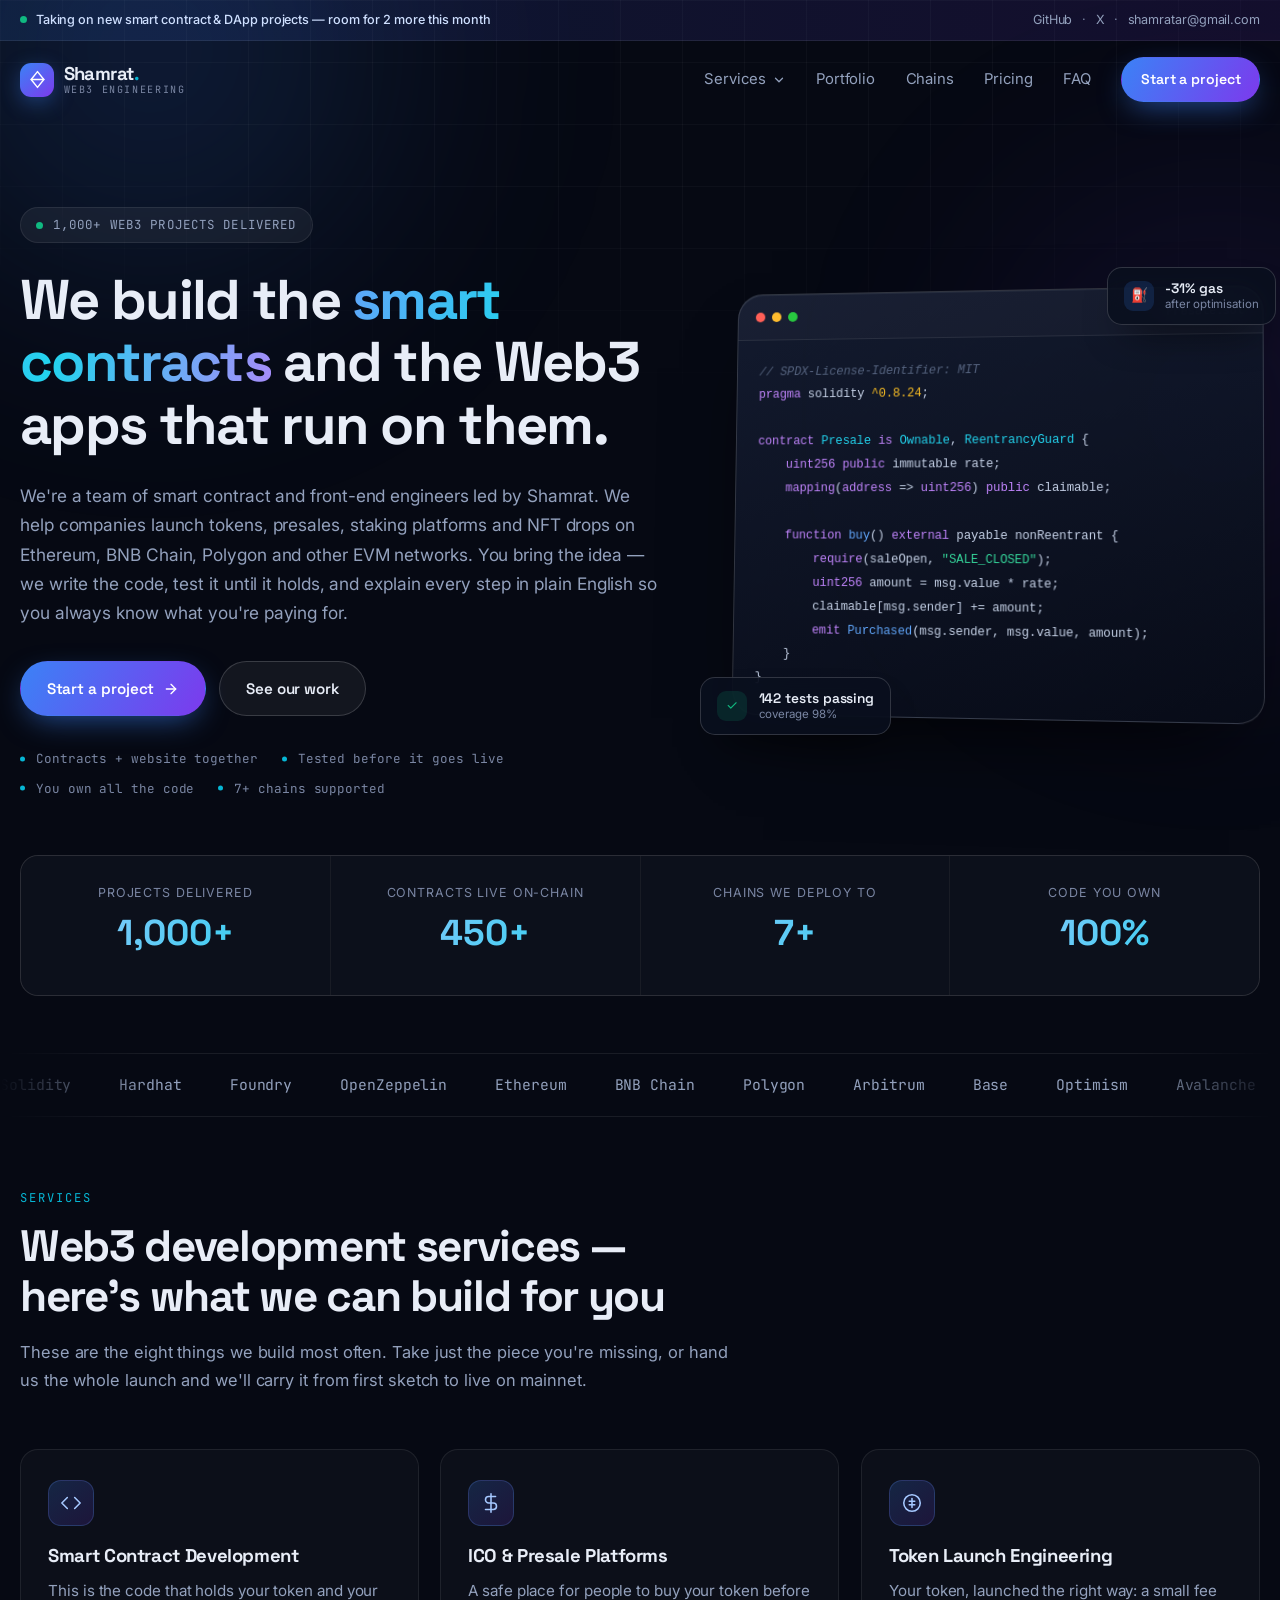
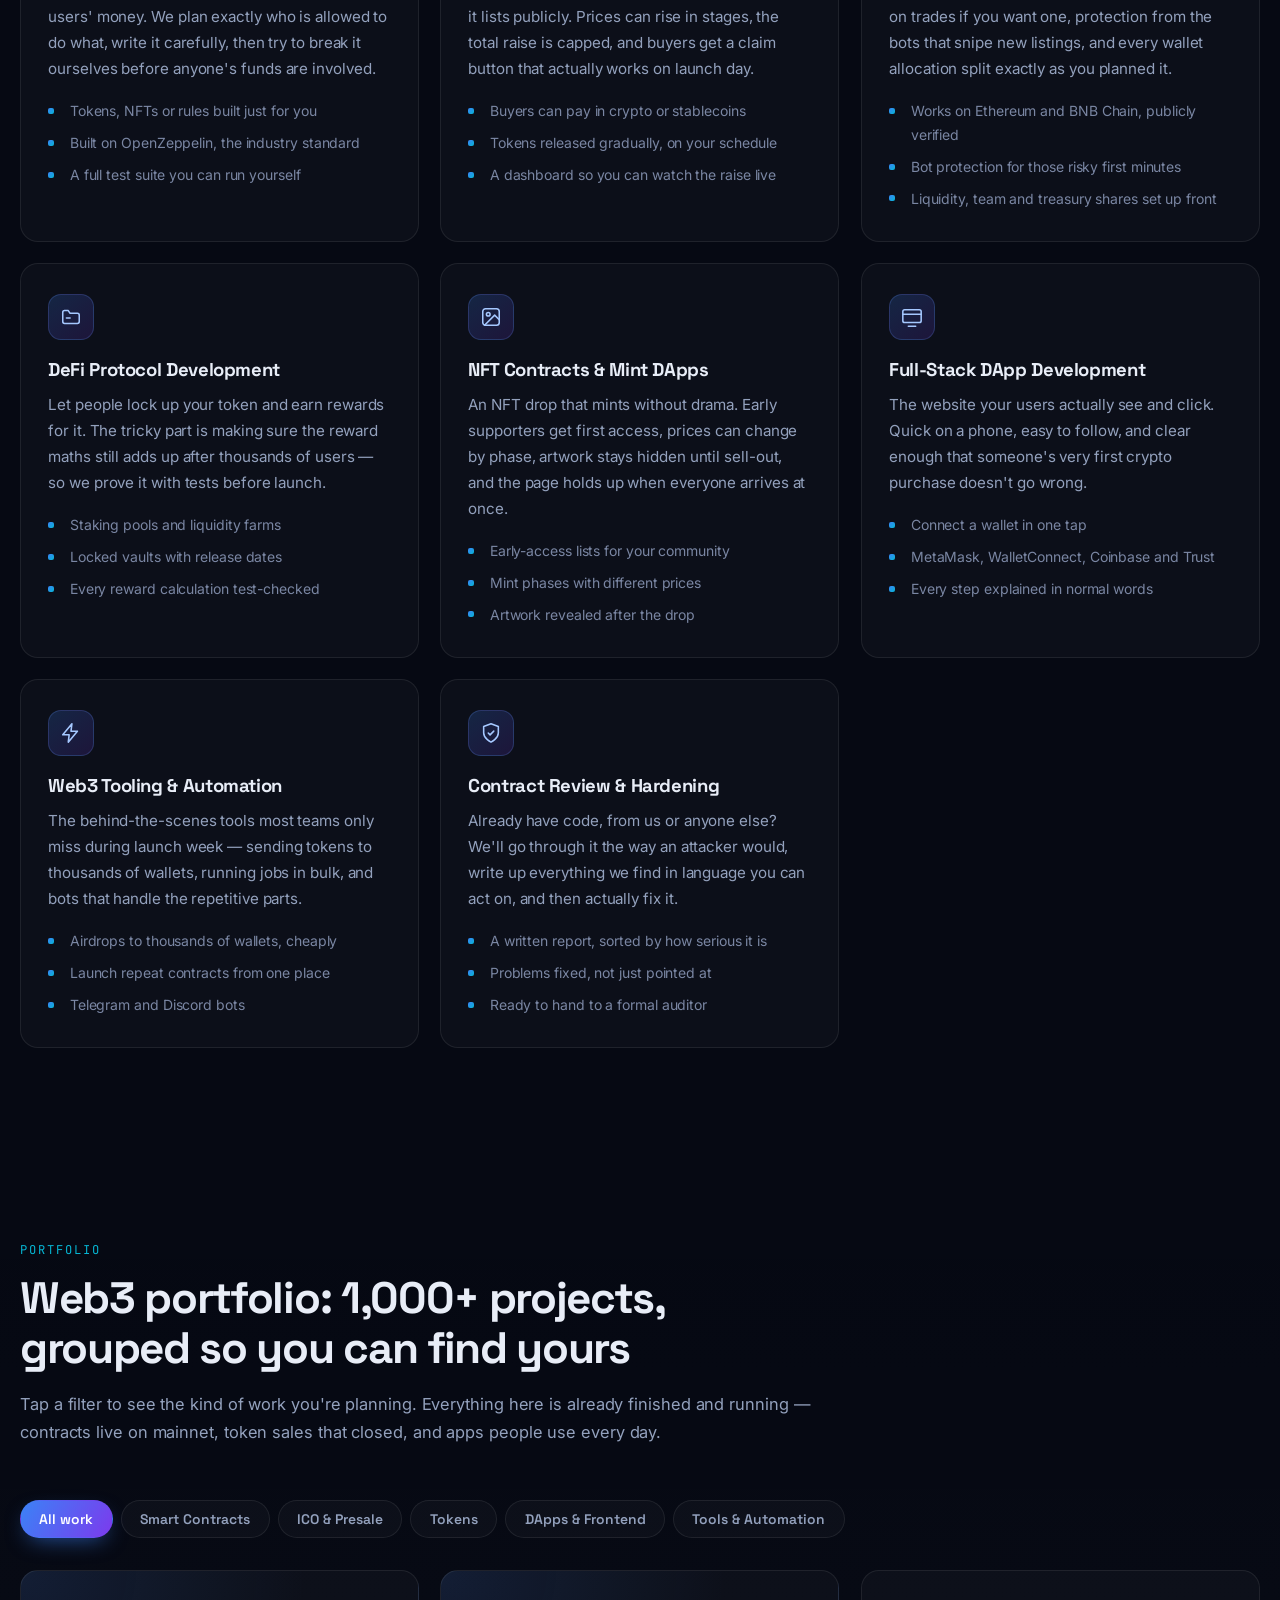
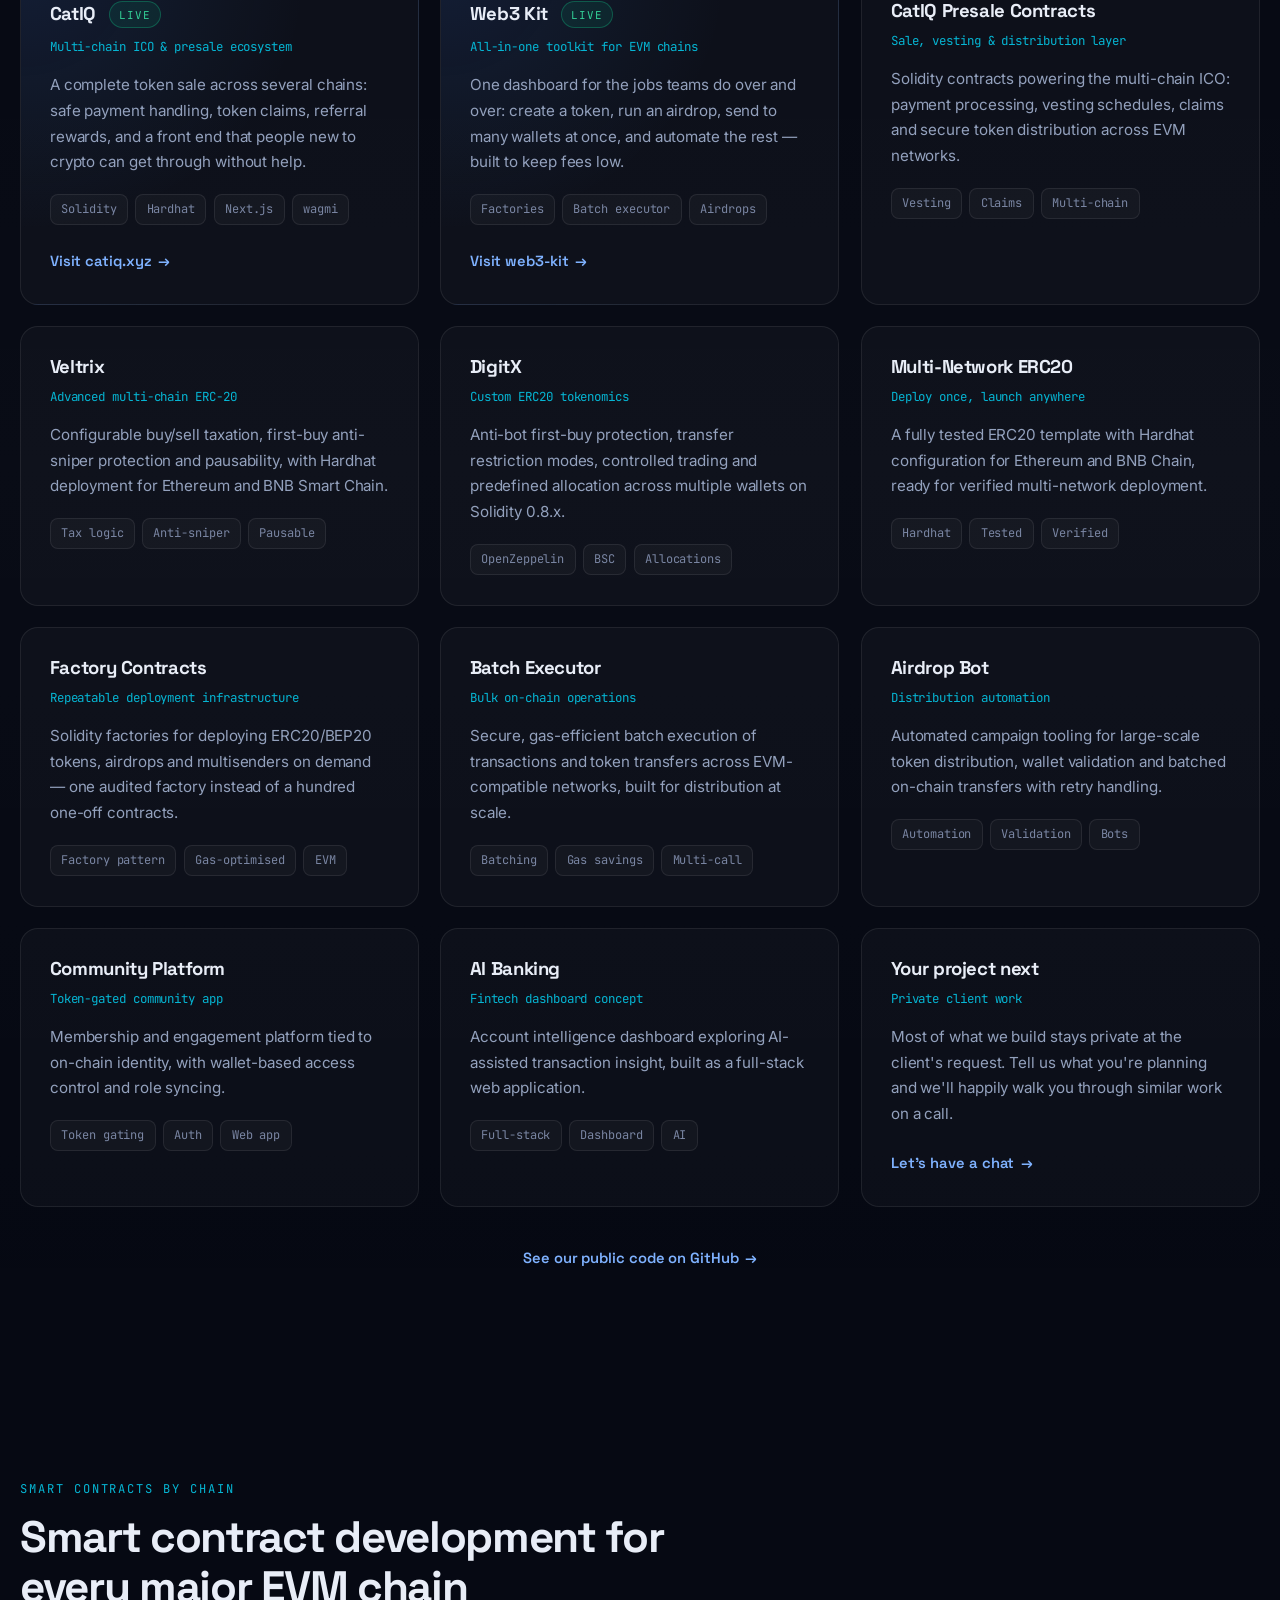
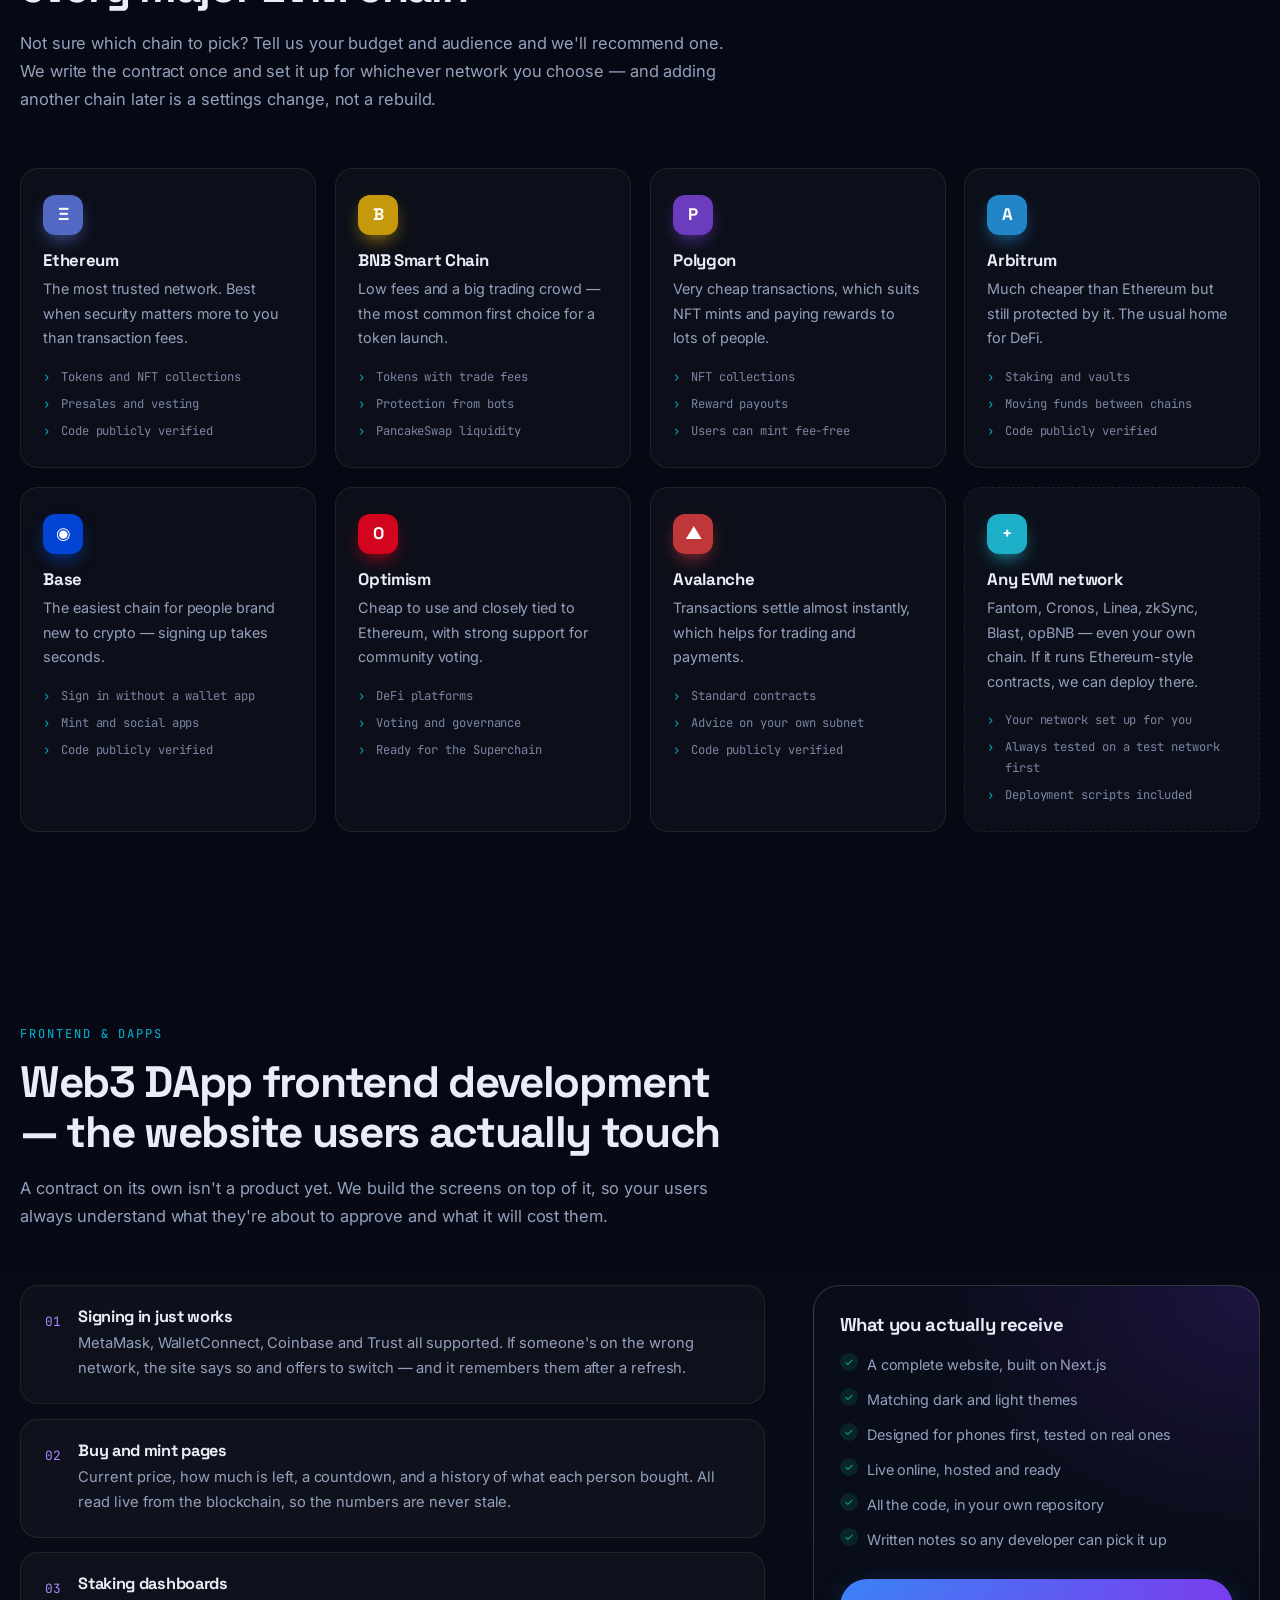
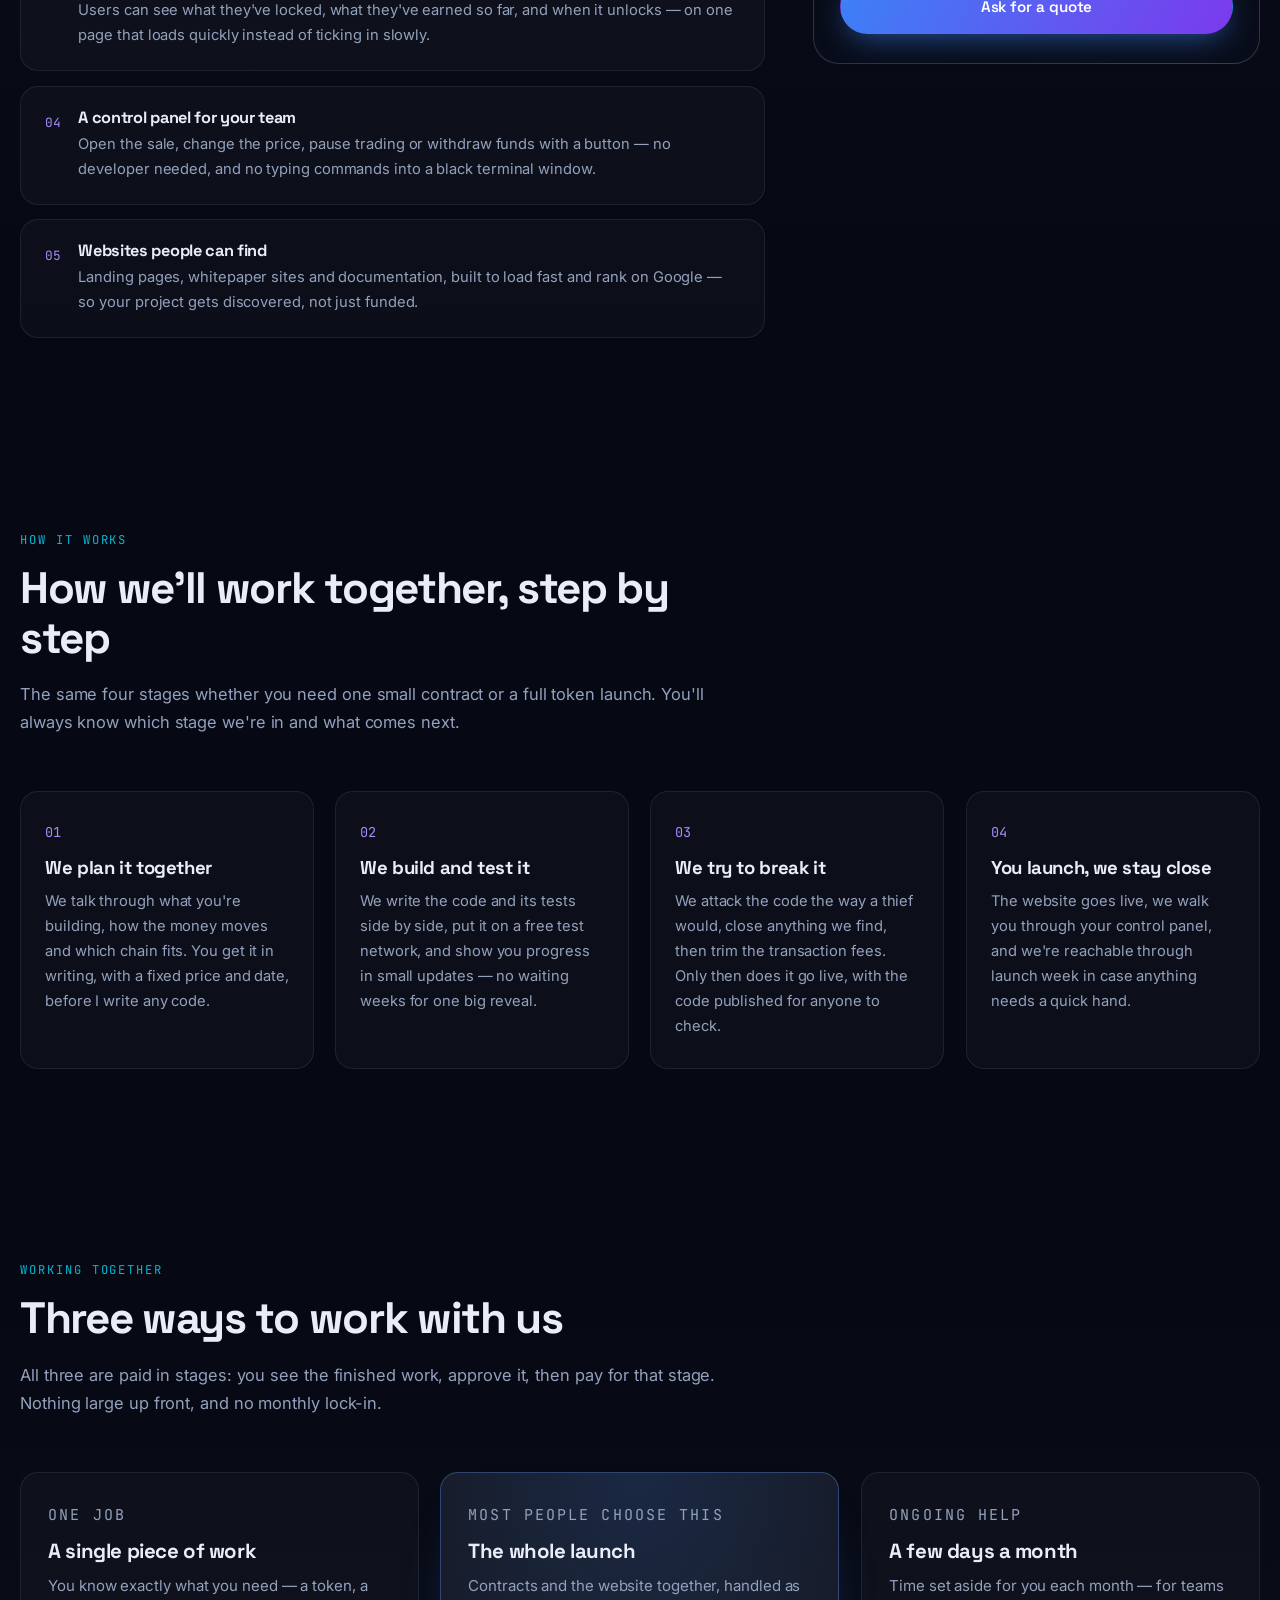
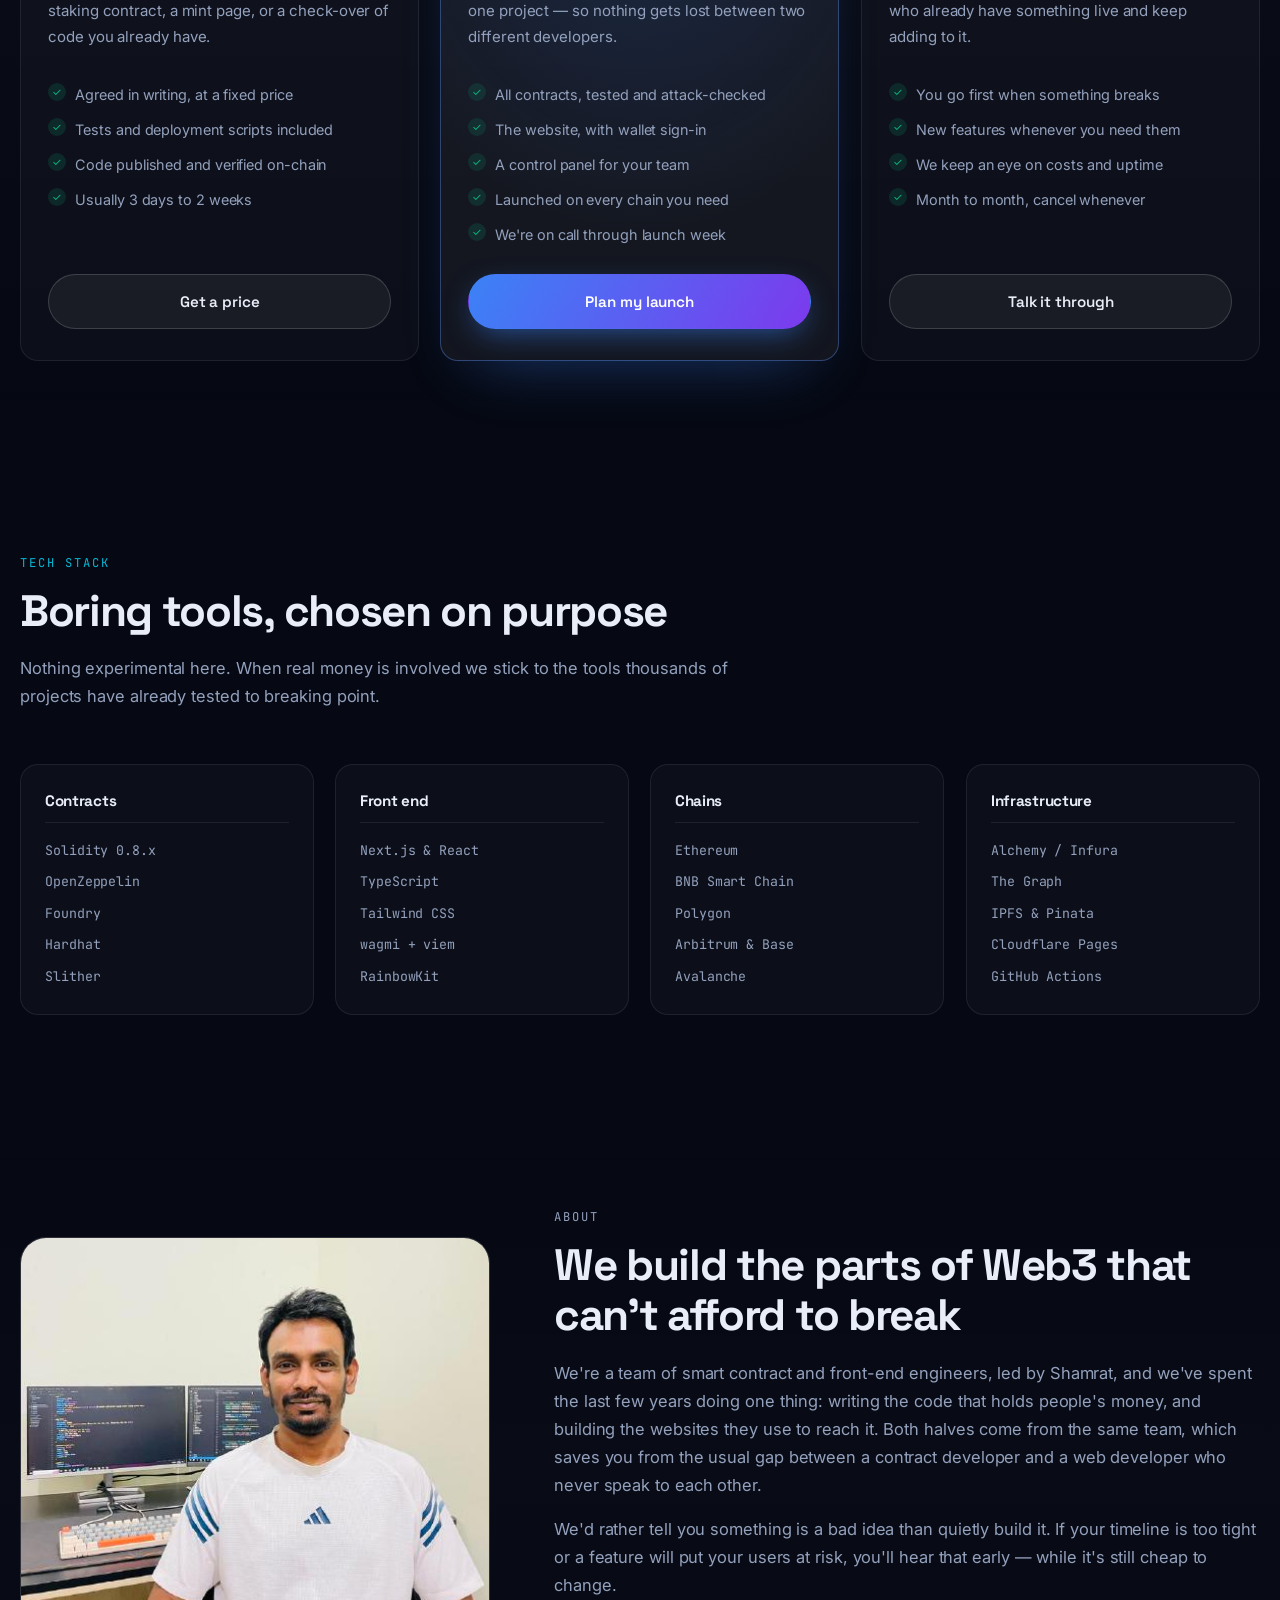
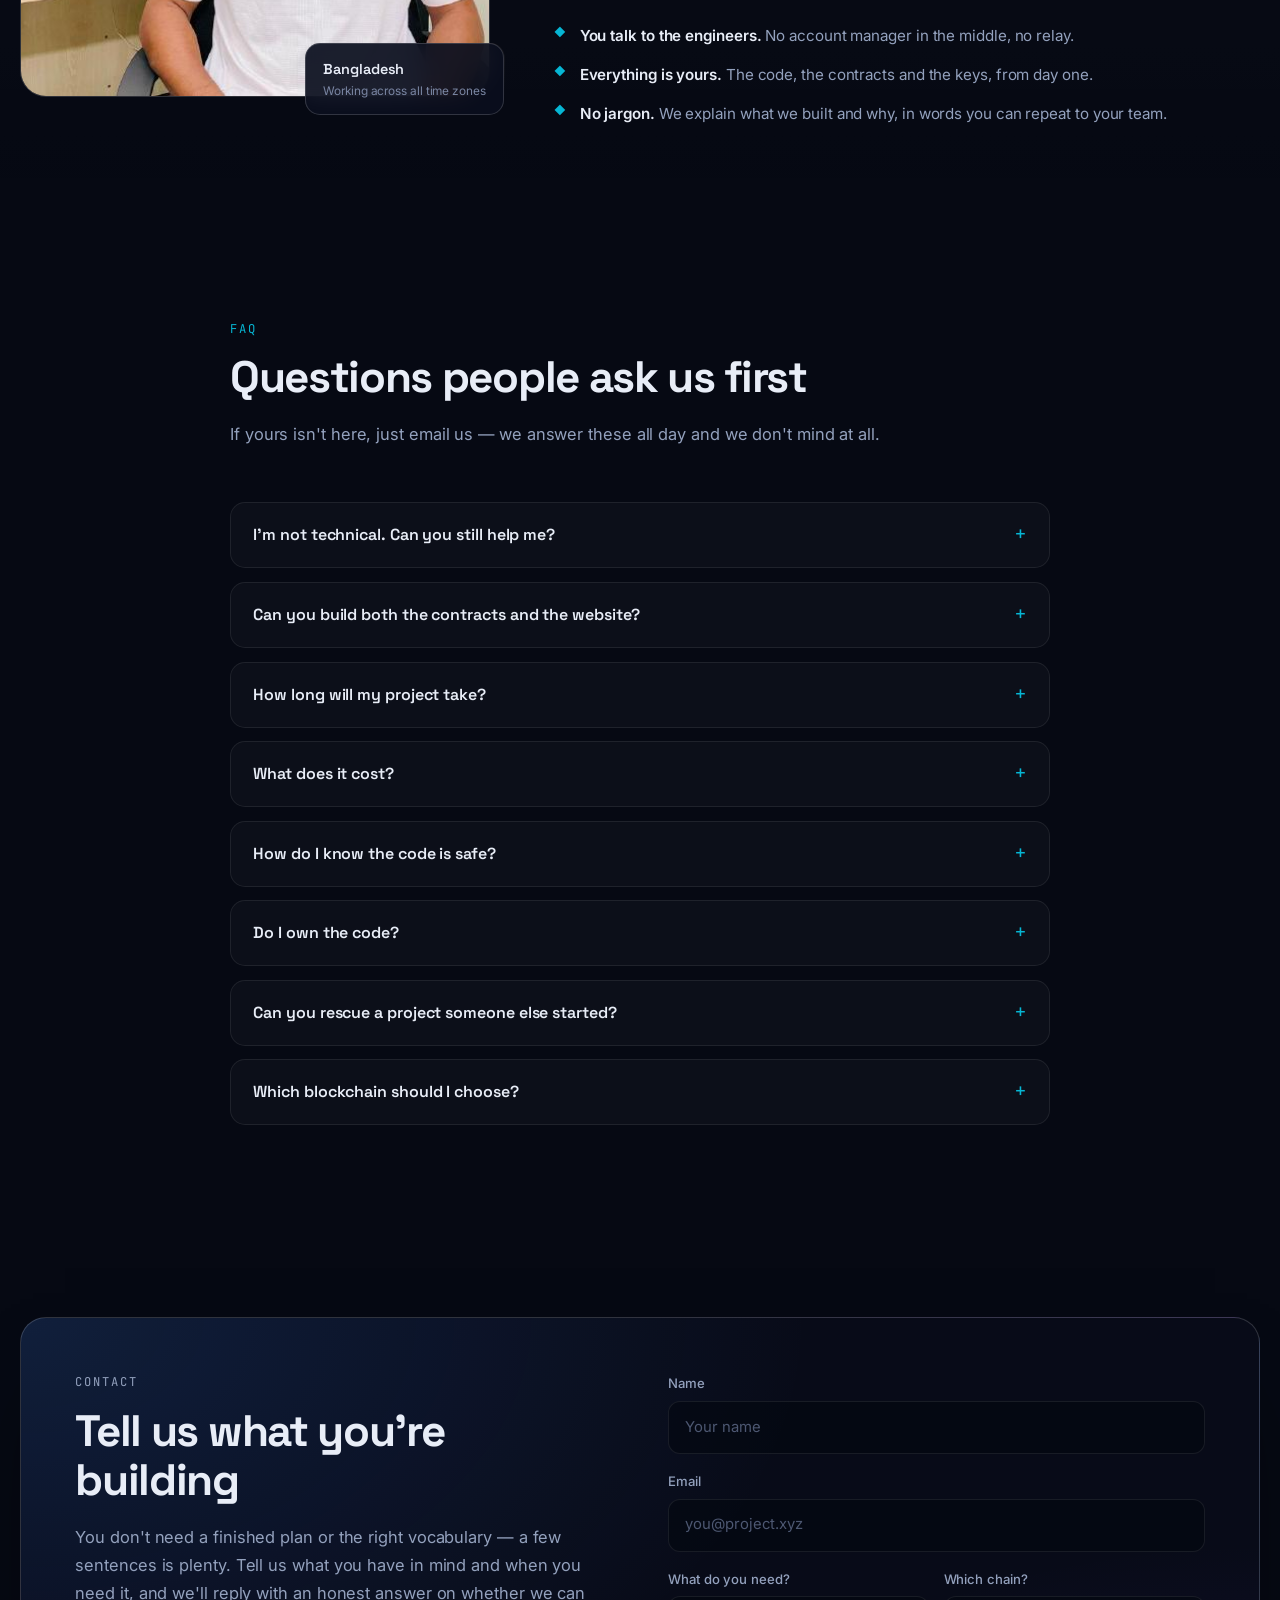
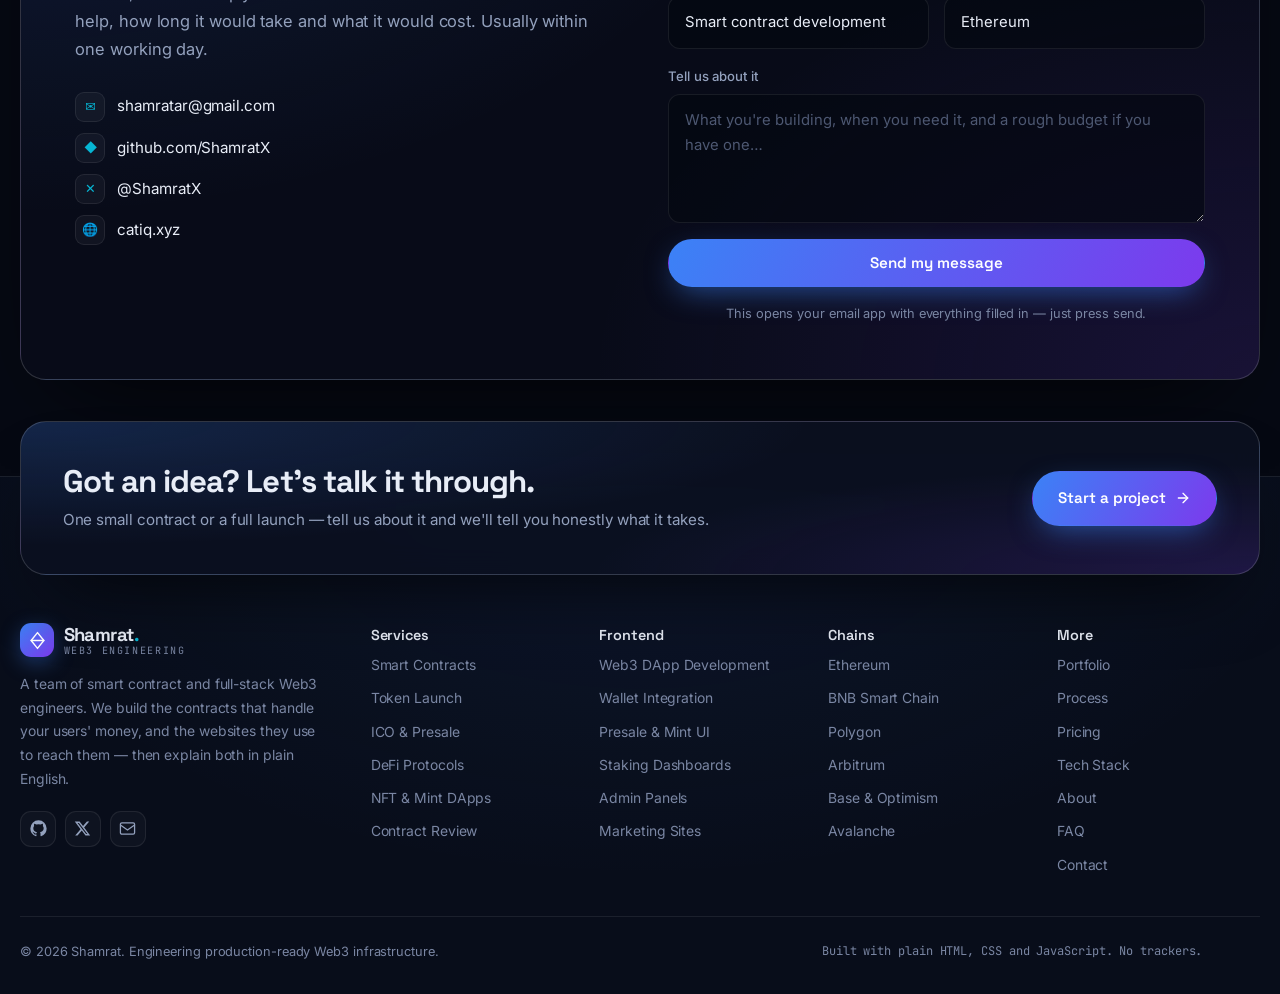
==== index.html @ b1ee06a8 "Switch site copy from solo to team voice The site read as one freelancer, which understates the team" ====
<!DOCTYPE html>
<html lang="en">
<head>
<meta charset="utf-8" />
<meta name="viewport" content="width=device-width, initial-scale=1" />
<title>Smart Contract &amp; Web3 DApp Development Services | Shamrat</title>
<meta name="description" content="We build smart contracts, token presales and full Web3 apps for Ethereum, BNB Chain, Polygon, Arbitrum and Base — tested before launch, and explained in plain English." />
<meta name="author" content="Shamrat" />
<meta name="keywords" content="smart contract developer, solidity developer, web3 developer, ICO presale development, ERC20 token development, DApp development, DeFi development, NFT smart contract, hardhat, foundry, EVM, blockchain developer" />
<meta name="robots" content="index, follow, max-image-preview:large" />
<meta name="theme-color" content="#060913" />
<link rel="canonical" href="https://shamratx.github.io/web3-services-website/" />

<meta property="og:type" content="website" />
<meta property="og:site_name" content="Shamrat — Web3 Engineering" />
<meta property="og:title" content="Smart Contract Developer &amp; Web3 Development Services" />
<meta property="og:description" content="1,000+ Web3 projects delivered. Smart contracts, ICO platforms, token launches, DeFi protocols and full-stack DApps across every major EVM chain." />
<meta property="og:url" content="https://shamratx.github.io/web3-services-website/" />
<meta property="og:image" content="https://shamratx.github.io/web3-services-website/og-image.png" />
<meta property="og:image:secure_url" content="https://shamratx.github.io/web3-services-website/og-image.png" />
<meta property="og:image:type" content="image/png" />
<meta property="og:image:width" content="1200" />
<meta property="og:image:height" content="630" />
<meta property="og:image:alt" content="Shamrat — smart contract engineer and full-stack Web3 developer" />
<meta property="og:locale" content="en_US" />

<meta name="twitter:card" content="summary_large_image" />
<meta name="twitter:site" content="@ShamratX" />
<meta name="twitter:creator" content="@ShamratX" />
<meta name="twitter:title" content="Smart Contract Developer &amp; Web3 Development Services" />
<meta name="twitter:description" content="1,000+ Web3 projects delivered. Smart contracts, ICO platforms, token launches, DeFi protocols and full-stack DApps across every major EVM chain." />
<meta name="twitter:image" content="https://shamratx.github.io/web3-services-website/og-image.png" />
<meta name="twitter:image:alt" content="Shamrat — smart contract engineer and full-stack Web3 developer" />

<link rel="icon" href="favicon.svg" type="image/svg+xml" />
<link rel="apple-touch-icon" href="apple-touch-icon.png" />
<link rel="manifest" href="manifest.webmanifest" />

<link rel="preconnect" href="https://fonts.googleapis.com" />
<link rel="preconnect" href="https://fonts.gstatic.com" crossorigin />
<link href="https://fonts.googleapis.com/css2?family=Space+Grotesk:wght@600;700&family=Inter:wght@400;500;600&family=JetBrains+Mono:wght@400&display=swap" rel="stylesheet" />
<link rel="stylesheet" href="styles.css" />
<script>document.documentElement.classList.add("js");</script>

<script type="application/ld+json">
{
  "@context": "https://schema.org",
  "@graph": [
    {
      "@type": "Person",
      "@id": "https://shamratx.github.io/web3-services-website/#person",
      "name": "Shamrat",
      "alternateName": "ShamratX",
      "jobTitle": "Founder & Lead Smart Contract Engineer",
      "description": "Founder and lead smart contract engineer of a Web3 engineering team building secure, scalable and production-ready smart contracts and DApps.",
      "image": "https://shamratx.github.io/web3-services-website/shamrat.jpg",
      "email": "mailto:shamratar@gmail.com",
      "address": { "@type": "PostalAddress", "addressCountry": "BD" },
      "knowsAbout": ["Solidity", "Smart Contracts", "Ethereum", "BNB Smart Chain", "Polygon", "Arbitrum", "Base", "Hardhat", "Foundry", "Web3", "DeFi", "NFT", "Token Presale", "Wallet Integration"],
      "sameAs": [
        "https://github.com/ShamratX",
        "https://x.com/ShamratX",
        "https://www.catiq.xyz",
        "https://web3-kit.pages.dev"
      ]
    },
    {
      "@type": "ProfessionalService",
      "@id": "https://shamratx.github.io/web3-services-website/#service",
      "name": "Shamrat — Web3 Engineering Services",
      "description": "A team of smart contract and front-end engineers building tokens, presales, DeFi protocols, NFT collections and full-stack Web3 DApps across every major EVM chain.",
      "url": "https://shamratx.github.io/web3-services-website/",
      "image": "https://shamratx.github.io/web3-services-website/og-image.png",
      "priceRange": "$$",
      "areaServed": "Worldwide",
      "founder": { "@id": "https://shamratx.github.io/web3-services-website/#person" },
      "serviceType": ["Smart Contract Development", "ICO and Presale Platform Development", "Token Development", "DeFi Protocol Development", "NFT Development", "Web3 DApp Frontend Development", "Smart Contract Testing"],
      "address": { "@type": "PostalAddress", "addressCountry": "BD" },
      "hasOfferCatalog": {
        "@type": "OfferCatalog",
        "name": "Web3 Development Services",
        "itemListElement": [
          { "@type": "Offer", "itemOffered": { "@type": "Service", "name": "Smart Contract Development", "description": "Solidity contracts architected, tested and deployed across EVM chains." } },
          { "@type": "Offer", "itemOffered": { "@type": "Service", "name": "ICO & Presale Platforms", "description": "Multi-chain token sale platforms with vesting, claims and referral rewards." } },
          { "@type": "Offer", "itemOffered": { "@type": "Service", "name": "Token Launch Engineering", "description": "ERC20/BEP20 tokens with tax logic, anti-bot protection and controlled trading." } },
          { "@type": "Offer", "itemOffered": { "@type": "Service", "name": "DeFi Protocol Development", "description": "Staking, farming, vaults, lockers and reward distribution contracts." } },
          { "@type": "Offer", "itemOffered": { "@type": "Service", "name": "NFT Contracts & Mint DApps", "description": "ERC721 and ERC1155 collections with allowlists, reveal logic and mint front ends." } },
          { "@type": "Offer", "itemOffered": { "@type": "Service", "name": "Web3 DApp Frontend Development", "description": "Next.js and React interfaces with wallet connection, contract reads and transaction flows." } },
          { "@type": "Offer", "itemOffered": { "@type": "Service", "name": "Web3 Tooling & Automation", "description": "Airdrop tools, multisenders, batch executors, factory deployers and bots." } },
          { "@type": "Offer", "itemOffered": { "@type": "Service", "name": "Contract Review & Hardening", "description": "Pre-audit review, invariant tests and gas optimisation." } }
        ]
      }
    },
    {
      "@type": "WebSite",
      "@id": "https://shamratx.github.io/web3-services-website/#website",
      "url": "https://shamratx.github.io/web3-services-website/",
      "name": "Shamrat — Web3 Engineering",
      "publisher": { "@id": "https://shamratx.github.io/web3-services-website/#person" },
      "inLanguage": "en"
    },
    {
      "@type": "FAQPage",
      "@id": "https://shamratx.github.io/web3-services-website/#faq",
      "mainEntity": [
        {
          "@type": "Question",
          "name": "I'm not technical. Can you still help me?",
          "acceptedAnswer": { "@type": "Answer", "text": "Yes, and a good share of our clients are in exactly that position. You don't need to know what a smart contract is — you just need to know what you want your project to do. We'll explain the options in plain language, recommend the sensible one, and handle everything technical from there." }
        },
        {
          "@type": "Question",
          "name": "Can you build both the contracts and the website?",
          "acceptedAnswer": { "@type": "Answer", "text": "Yes, and it's what most people ask for. You get the contracts and the website that connects to them — wallet sign-in, buy and claim buttons, and a control panel for your team. Because one team builds both halves, there's no gap where two agencies blame each other." }
        },
        {
          "@type": "Question",
          "name": "How long will my project take?",
          "acceptedAnswer": { "@type": "Answer", "text": "A straightforward token, tested and live, is usually 3 to 5 days. A complete presale platform with a dashboard, lock-up schedules and claims runs 2 to 4 weeks depending on how much it needs to do. We'll give you a firm date before we start, not a vague range." }
        },
        {
          "@type": "Question",
          "name": "What does it cost?",
          "acceptedAnswer": { "@type": "Answer", "text": "It depends on what you're building, so we quote per project rather than posting a price list that would mislead you. Send us a short description and you'll get a real number, not a \"contact us for pricing\" runaround. Payment is split into stages, so you're never far out of pocket." }
        },
        {
          "@type": "Question",
          "name": "How do I know the code is safe?",
          "acceptedAnswer": { "@type": "Answer", "text": "Every contract comes with a full set of automated tests, and we spend time deliberately attacking our own code — trying to drain it, break its limits or get around its permissions. The finished code is published on the blockchain explorer so anyone can read it, and we can work alongside an outside auditor if your launch needs that." }
        },
        {
          "@type": "Question",
          "name": "Do I own the code?",
          "acceptedAnswer": { "@type": "Answer", "text": "All of it. The code, the contracts and the keys are yours, delivered into your own repository with written notes. Nothing is locked to us, and any developer can pick it up after we're done." }
        },
        {
          "@type": "Question",
          "name": "Can you rescue a project someone else started?",
          "acceptedAnswer": { "@type": "Answer", "text": "Often, yes — it's a regular request. We'll read through what exists, tell you honestly what's usable and what isn't, then fix, finish or rebuild the parts that need it. You'll get that assessment before you commit to the work." }
        },
        {
          "@type": "Question",
          "name": "Which blockchain should I choose?",
          "acceptedAnswer": { "@type": "Answer", "text": "Tell us who your users are and what your budget is, and we'll recommend one. As a rough guide: BNB Chain for a cheap, fast token launch, Ethereum when trust matters most, Polygon or Base when you want low fees for lots of everyday users. Adding a second chain later is straightforward." }
        }
      ]
    }
  ]
}
</script>
</head>
<body>
<a class="skip-link" href="#main">Skip to content</a>

<div class="bg-grid" aria-hidden="true"></div>
<div class="bg-glow bg-glow--one" aria-hidden="true"></div>
<div class="bg-glow bg-glow--two" aria-hidden="true"></div>

<div class="topbar">
  <div class="container topbar-inner">
    <p class="topbar-msg">
      <span class="pulse" aria-hidden="true"></span>
      <span class="topbar-long">Taking on new smart contract &amp; DApp projects — room for 2 more this month</span>
      <span class="topbar-short">Taking 2 more projects this month</span>
    </p>
    <div class="topbar-links">
      <a href="https://github.com/ShamratX" target="_blank" rel="noopener">GitHub</a>
      <span aria-hidden="true">·</span>
      <a href="https://x.com/ShamratX" target="_blank" rel="noopener">X</a>
      <span aria-hidden="true">·</span>
      <a href="mailto:shamratar@gmail.com">shamratar@gmail.com</a>
    </div>
  </div>
</div>

<header class="site-header" id="siteHeader">
  <div class="container header-inner">
    <a class="brand" href="#top" aria-label="Shamrat home">
      <span class="brand-mark" aria-hidden="true">
        <svg viewBox="0 0 24 24" fill="none" stroke="currentColor" stroke-width="1.8" stroke-linecap="round" stroke-linejoin="round"><path d="M12 2 4 12l8 10 8-10z"/><path d="M4 12h16"/></svg>
      </span>
      <span class="brand-copy">
        <span class="brand-text">Shamrat<span class="brand-dot">.</span></span>
        <span class="brand-sub">Web3 Engineering</span>
      </span>
    </a>

    <nav class="nav" id="nav" aria-label="Main navigation">
      <div class="has-mega">
        <button class="nav-link nav-link--mega" id="megaToggle" aria-expanded="false" aria-controls="mega">
          Services
          <svg viewBox="0 0 24 24" fill="none" stroke="currentColor" stroke-width="2.2" stroke-linecap="round" stroke-linejoin="round" aria-hidden="true"><path d="m6 9 6 6 6-6"/></svg>
        </button>

        <div class="mega" id="mega">
          <div class="mega-grid">
            <div class="mega-col">
              <p class="mega-title">On-chain</p>
              <a href="#services"><strong>Smart Contract Development</strong><span>Written, tested and verified</span></a>
              <a href="#services"><strong>Token Launch</strong><span>Trade fees and bot protection</span></a>
              <a href="#services"><strong>ICO &amp; Presale Platforms</strong><span>Sell your token safely</span></a>
              <a href="#services"><strong>DeFi Protocols</strong><span>Staking, farming and locking</span></a>
            </div>
            <div class="mega-col">
              <p class="mega-title">Product</p>
              <a href="#dapps"><strong>Web3 DApp Frontend</strong><span>The website users see</span></a>
              <a href="#dapps"><strong>Wallet Integration</strong><span>Sign in with any wallet</span></a>
              <a href="#dapps"><strong>NFT Mint &amp; Marketplace</strong><span>Drops with early access</span></a>
              <a href="#dapps"><strong>Admin Dashboards</strong><span>Controls for your team</span></a>
            </div>
            <div class="mega-col">
              <p class="mega-title">Ops &amp; security</p>
              <a href="#services"><strong>Web3 Tooling</strong><span>Airdrops and bulk sends</span></a>
              <a href="#services"><strong>Contract Review</strong><span>Find problems before users do</span></a>
              <a href="#chains"><strong>Multi-Chain Deployment</strong><span>Launch on 7+ networks</span></a>
              <a href="#engagement"><strong>Retained Engineering</strong><span>Ongoing help each month</span></a>
            </div>
            <div class="mega-promo">
              <p class="mega-title">Featured</p>
              <a class="mega-promo-card" href="#portfolio">
                <strong>1,000+ projects delivered</strong>
                <span>Browse by what you're building — contracts, presales, apps and tools.</span>
                <em>See our work →</em>
              </a>
            </div>
          </div>
        </div>
      </div>

      <p class="nav-group-label">Explore</p>
      <a class="nav-link" href="#portfolio">Portfolio</a>
      <a class="nav-link" href="#chains">Chains</a>
      <a class="nav-link" href="#engagement">Pricing</a>
      <a class="nav-link nav-link--extra" href="#process">How it works</a>
      <a class="nav-link nav-link--extra" href="#about">About us</a>
      <a class="nav-link" href="#faq">FAQ</a>
      <a class="btn btn--sm btn--primary nav-cta" href="#contact">Start a project</a>

      <div class="nav-extra">
        <p class="nav-extra-label">Get in touch</p>
        <a class="nav-extra-link" href="mailto:shamratar@gmail.com">shamratar@gmail.com</a>
        <div class="nav-extra-social">
          <a href="https://github.com/ShamratX" target="_blank" rel="noopener" aria-label="GitHub">
            <svg viewBox="0 0 24 24" fill="currentColor" aria-hidden="true"><path d="M12 .5A11.5 11.5 0 0 0 .5 12a11.5 11.5 0 0 0 7.86 10.92c.58.1.79-.25.79-.55v-1.94c-3.2.7-3.88-1.54-3.88-1.54-.53-1.34-1.29-1.7-1.29-1.7-1.05-.72.08-.7.08-.7 1.16.08 1.77 1.19 1.77 1.19 1.03 1.77 2.7 1.26 3.36.96.1-.75.4-1.26.73-1.55-2.55-.29-5.24-1.28-5.24-5.69 0-1.26.45-2.29 1.19-3.1-.12-.29-.52-1.46.11-3.05 0 0 .96-.31 3.15 1.18a10.9 10.9 0 0 1 5.74 0c2.18-1.49 3.14-1.18 3.14-1.18.63 1.59.23 2.76.12 3.05.74.81 1.18 1.84 1.18 3.1 0 4.42-2.69 5.39-5.25 5.68.41.35.78 1.05.78 2.12v3.14c0 .3.2.66.8.55A11.5 11.5 0 0 0 23.5 12A11.5 11.5 0 0 0 12 .5z"/></svg>
          </a>
          <a href="https://x.com/ShamratX" target="_blank" rel="noopener" aria-label="X">
            <svg viewBox="0 0 24 24" fill="currentColor" aria-hidden="true"><path d="M18.24 2.25h3.31l-7.23 8.26 8.5 11.24h-6.64l-5.2-6.8-5.96 6.8H1.7l7.55-8.62L1.1 2.25h6.81l4.83 6.39 5.5-6.39zm-1.16 17.52h1.83L6.98 4.13H5.02l12.06 15.64z"/></svg>
          </a>
          <a href="https://www.catiq.xyz" target="_blank" rel="noopener" aria-label="CatIQ website">
            <svg viewBox="0 0 24 24" fill="none" stroke="currentColor" stroke-width="1.8" aria-hidden="true"><circle cx="12" cy="12" r="9"/><path d="M3 12h18"/><path d="M12 3a15 15 0 0 1 0 18a15 15 0 0 1 0-18z"/></svg>
          </a>
        </div>
      </div>
    </nav>

    <button class="nav-toggle" id="navToggle" aria-label="Open navigation" aria-expanded="false" aria-controls="nav">
      <span></span><span></span><span></span>
    </button>
  </div>
</header>

<div class="nav-backdrop" id="navBackdrop" hidden></div>

<main id="main">
  <section class="hero" id="top">
    <div class="container hero-inner">
      <div class="hero-copy reveal">
        <p class="eyebrow"><span class="pulse" aria-hidden="true"></span> 1,000+ Web3 projects delivered</p>
        <h1>We build the <span class="grad">smart contracts</span> and the Web3 apps that run on them.</h1>
        <p class="lead">
          We're a team of smart contract and front-end engineers led by Shamrat. We help companies
          launch tokens, presales, staking platforms and NFT drops on Ethereum, BNB Chain, Polygon and
          other EVM networks. You bring the idea — we write the code, test it until it holds, and
          explain every step in plain English so you always know what you're paying for.
        </p>
        <div class="hero-actions">
          <a class="btn btn--primary" href="#contact">
            Start a project
            <svg viewBox="0 0 24 24" fill="none" stroke="currentColor" stroke-width="2" stroke-linecap="round" stroke-linejoin="round" aria-hidden="true"><path d="M5 12h14"/><path d="m12 5 7 7-7 7"/></svg>
          </a>
          <a class="btn btn--ghost" href="#portfolio">See our work</a>
        </div>
        <ul class="hero-trust">
          <li>Contracts + website together</li>
          <li>Tested before it goes live</li>
          <li>You own all the code</li>
          <li>7+ chains supported</li>
        </ul>
      </div>

      <div class="hero-visual reveal" aria-hidden="true">
        <div class="code-card">
          <div class="code-card-bar">
            <span class="dot dot--red"></span><span class="dot dot--amber"></span><span class="dot dot--green"></span>
            <span class="code-file">Presale.sol</span>
          </div>
<pre class="code-body"><code><span class="c-com">// SPDX-License-Identifier: MIT</span>
<span class="c-key">pragma</span> solidity <span class="c-num">^0.8.24</span>;

<span class="c-key">contract</span> <span class="c-type">Presale</span> <span class="c-key">is</span> <span class="c-type">Ownable</span>, <span class="c-type">ReentrancyGuard</span> {
    <span class="c-key">uint256</span> <span class="c-key">public</span> immutable rate;
    <span class="c-key">mapping</span>(<span class="c-key">address</span> =&gt; <span class="c-key">uint256</span>) <span class="c-key">public</span> claimable;

    <span class="c-key">function</span> <span class="c-fn">buy</span>() <span class="c-key">external</span> payable nonReentrant {
        <span class="c-key">require</span>(saleOpen, <span class="c-str">"SALE_CLOSED"</span>);
        <span class="c-key">uint256</span> amount = msg.value * rate;
        claimable[msg.sender] += amount;
        <span class="c-key">emit</span> <span class="c-fn">Purchased</span>(msg.sender, msg.value, amount);
    }
}</code></pre>
        </div>

        <div class="float-card float-card--audit">
          <span class="float-icon">✓</span>
          <div><strong>142 tests passing</strong><span>coverage 98%</span></div>
        </div>
        <div class="float-card float-card--gas">
          <span class="float-icon">⛽</span>
          <div><strong>-31% gas</strong><span>after optimisation</span></div>
        </div>
      </div>
    </div>

    <div class="container">
      <dl class="stats reveal">
        <div class="stat"><dt>Projects delivered</dt><dd data-count="1000">1,000+</dd></div>
        <div class="stat"><dt>Contracts live on-chain</dt><dd data-count="450">450+</dd></div>
        <div class="stat"><dt>Chains we deploy to</dt><dd data-count="7">7+</dd></div>
        <div class="stat"><dt>Code you own</dt><dd data-count="100">100%</dd></div>
      </dl>
    </div>

    <div class="marquee reveal" aria-label="Technologies used">
      <div class="marquee-track">
        <span>Solidity</span><span>Hardhat</span><span>Foundry</span><span>OpenZeppelin</span><span>Ethereum</span>
        <span>BNB Chain</span><span>Polygon</span><span>Arbitrum</span><span>Base</span><span>Optimism</span>
        <span>Avalanche</span><span>Next.js</span><span>wagmi</span><span>viem</span><span>ethers.js</span>
        <span>WalletConnect</span><span>The Graph</span><span>IPFS</span>
        <span aria-hidden="true">Solidity</span><span aria-hidden="true">Hardhat</span><span aria-hidden="true">Foundry</span><span aria-hidden="true">OpenZeppelin</span><span aria-hidden="true">Ethereum</span>
        <span aria-hidden="true">BNB Chain</span><span aria-hidden="true">Polygon</span><span aria-hidden="true">Arbitrum</span><span aria-hidden="true">Base</span><span aria-hidden="true">Optimism</span>
        <span aria-hidden="true">Avalanche</span><span aria-hidden="true">Next.js</span><span aria-hidden="true">wagmi</span><span aria-hidden="true">viem</span><span aria-hidden="true">ethers.js</span>
        <span aria-hidden="true">WalletConnect</span><span aria-hidden="true">The Graph</span><span aria-hidden="true">IPFS</span>
      </div>
    </div>
  </section>

  <section class="section" id="services" aria-labelledby="services-title">
    <div class="container">
      <header class="section-head reveal">
        <p class="kicker">Services</p>
        <h2 id="services-title">Web3 development services — here's what we can build for you</h2>
        <p class="section-sub">
          These are the eight things we build most often. Take just the piece you're missing, or hand us
          the whole launch and we'll carry it from first sketch to live on mainnet.
        </p>
        <p class="rail-hint" aria-hidden="true">Swipe for all eight <span>→</span></p>
      </header>

      <div class="grid grid--4 rail">
        <article class="card reveal">
          <span class="card-icon" aria-hidden="true">
            <svg viewBox="0 0 24 24" fill="none" stroke="currentColor" stroke-width="1.7" stroke-linecap="round" stroke-linejoin="round"><path d="m16 18 6-6-6-6"/><path d="m8 6-6 6 6 6"/></svg>
          </span>
          <h3>Smart Contract Development</h3>
          <p>This is the code that holds your token and your users' money. We plan exactly who is allowed to do what, write it carefully, then try to break it ourselves before anyone's funds are involved.</p>
          <ul class="card-list">
            <li>Tokens, NFTs or rules built just for you</li>
            <li>Built on OpenZeppelin, the industry standard</li>
            <li>A full test suite you can run yourself</li>
          </ul>
        </article>

        <article class="card reveal">
          <span class="card-icon" aria-hidden="true">
            <svg viewBox="0 0 24 24" fill="none" stroke="currentColor" stroke-width="1.7" stroke-linecap="round" stroke-linejoin="round"><path d="M12 2v20"/><path d="M17 5H9.5a3.5 3.5 0 0 0 0 7h5a3.5 3.5 0 0 1 0 7H6"/></svg>
          </span>
          <h3>ICO &amp; Presale Platforms</h3>
          <p>A safe place for people to buy your token before it lists publicly. Prices can rise in stages, the total raise is capped, and buyers get a claim button that actually works on launch day.</p>
          <ul class="card-list">
            <li>Buyers can pay in crypto or stablecoins</li>
            <li>Tokens released gradually, on your schedule</li>
            <li>A dashboard so you can watch the raise live</li>
          </ul>
        </article>

        <article class="card reveal">
          <span class="card-icon" aria-hidden="true">
            <svg viewBox="0 0 24 24" fill="none" stroke="currentColor" stroke-width="1.7" stroke-linecap="round" stroke-linejoin="round"><circle cx="12" cy="12" r="9"/><path d="M12 7v10"/><path d="M9 10h6"/><path d="M9 14h6"/></svg>
          </span>
          <h3>Token Launch Engineering</h3>
          <p>Your token, launched the right way: a small fee on trades if you want one, protection from the bots that snipe new listings, and every wallet allocation split exactly as you planned it.</p>
          <ul class="card-list">
            <li>Works on Ethereum and BNB Chain, publicly verified</li>
            <li>Bot protection for those risky first minutes</li>
            <li>Liquidity, team and treasury shares set up front</li>
          </ul>
        </article>

        <article class="card reveal">
          <span class="card-icon" aria-hidden="true">
            <svg viewBox="0 0 24 24" fill="none" stroke="currentColor" stroke-width="1.7" stroke-linecap="round" stroke-linejoin="round"><path d="M3 17V7a2 2 0 0 1 2-2h4l2 3h8a2 2 0 0 1 2 2v7a2 2 0 0 1-2 2H5a2 2 0 0 1-2-2z"/><path d="M7 13h4"/></svg>
          </span>
          <h3>DeFi Protocol Development</h3>
          <p>Let people lock up your token and earn rewards for it. The tricky part is making sure the reward maths still adds up after thousands of users — so we prove it with tests before launch.</p>
          <ul class="card-list">
            <li>Staking pools and liquidity farms</li>
            <li>Locked vaults with release dates</li>
            <li>Every reward calculation test-checked</li>
          </ul>
        </article>

        <article class="card reveal">
          <span class="card-icon" aria-hidden="true">
            <svg viewBox="0 0 24 24" fill="none" stroke="currentColor" stroke-width="1.7" stroke-linecap="round" stroke-linejoin="round"><rect x="3" y="3" width="18" height="18" rx="3"/><circle cx="9" cy="9" r="2"/><path d="m21 15-5-5L5 21"/></svg>
          </span>
          <h3>NFT Contracts &amp; Mint DApps</h3>
          <p>An NFT drop that mints without drama. Early supporters get first access, prices can change by phase, artwork stays hidden until sell-out, and the page holds up when everyone arrives at once.</p>
          <ul class="card-list">
            <li>Early-access lists for your community</li>
            <li>Mint phases with different prices</li>
            <li>Artwork revealed after the drop</li>
          </ul>
        </article>

        <article class="card reveal">
          <span class="card-icon" aria-hidden="true">
            <svg viewBox="0 0 24 24" fill="none" stroke="currentColor" stroke-width="1.7" stroke-linecap="round" stroke-linejoin="round"><rect x="2" y="4" width="20" height="14" rx="2"/><path d="M2 9h20"/><path d="M8 22h8"/></svg>
          </span>
          <h3>Full-Stack DApp Development</h3>
          <p>The website your users actually see and click. Quick on a phone, easy to follow, and clear enough that someone's very first crypto purchase doesn't go wrong.</p>
          <ul class="card-list">
            <li>Connect a wallet in one tap</li>
            <li>MetaMask, WalletConnect, Coinbase and Trust</li>
            <li>Every step explained in normal words</li>
          </ul>
        </article>

        <article class="card reveal">
          <span class="card-icon" aria-hidden="true">
            <svg viewBox="0 0 24 24" fill="none" stroke="currentColor" stroke-width="1.7" stroke-linecap="round" stroke-linejoin="round"><path d="M13 2 3 14h7l-1 8 10-12h-7z"/></svg>
          </span>
          <h3>Web3 Tooling &amp; Automation</h3>
          <p>The behind-the-scenes tools most teams only miss during launch week — sending tokens to thousands of wallets, running jobs in bulk, and bots that handle the repetitive parts.</p>
          <ul class="card-list">
            <li>Airdrops to thousands of wallets, cheaply</li>
            <li>Launch repeat contracts from one place</li>
            <li>Telegram and Discord bots</li>
          </ul>
        </article>

        <article class="card reveal">
          <span class="card-icon" aria-hidden="true">
            <svg viewBox="0 0 24 24" fill="none" stroke="currentColor" stroke-width="1.7" stroke-linecap="round" stroke-linejoin="round"><path d="M12 22s8-4 8-10V5l-8-3-8 3v7c0 6 8 10 8 10z"/><path d="m9 12 2 2 4-4"/></svg>
          </span>
          <h3>Contract Review &amp; Hardening</h3>
          <p>Already have code, from us or anyone else? We'll go through it the way an attacker would, write up everything we find in language you can act on, and then actually fix it.</p>
          <ul class="card-list">
            <li>A written report, sorted by how serious it is</li>
            <li>Problems fixed, not just pointed at</li>
            <li>Ready to hand to a formal auditor</li>
          </ul>
        </article>
      </div>
    </div>
  </section>

  <section class="section section--alt" id="portfolio" aria-labelledby="portfolio-title">
    <div class="container">
      <header class="section-head section-head--wide reveal">
        <p class="kicker">Portfolio</p>
        <h2 id="portfolio-title">Web3 portfolio: 1,000+ projects, grouped so you can find yours</h2>
        <p class="section-sub">
          Tap a filter to see the kind of work you're planning. Everything here is already finished and
          running — contracts live on mainnet, token sales that closed, and apps people use every day.
        </p>
      </header>

      <div class="filters reveal" role="group" aria-label="Filter portfolio by type of work">
        <button class="filter is-active" type="button" data-filter="all" aria-pressed="true">All work</button>
        <button class="filter" type="button" data-filter="contracts" aria-pressed="false">Smart Contracts</button>
        <button class="filter" type="button" data-filter="presale" aria-pressed="false">ICO &amp; Presale</button>
        <button class="filter" type="button" data-filter="tokens" aria-pressed="false">Tokens</button>
        <button class="filter" type="button" data-filter="dapps" aria-pressed="false">DApps &amp; Frontend</button>
        <button class="filter" type="button" data-filter="tools" aria-pressed="false">Tools &amp; Automation</button>
      </div>

      <p class="rail-hint" aria-hidden="true">Swipe through the work <span>→</span></p>

      <div class="grid grid--3 rail" id="portfolioGrid">
        <article class="project reveal project--feature" data-cat="presale contracts dapps">
          <div class="project-top">
            <h3>CatIQ</h3>
            <span class="tag tag--live">Live</span>
          </div>
          <p class="project-role">Multi-chain ICO &amp; presale ecosystem</p>
          <p>A complete token sale across several chains: safe payment handling, token claims, referral rewards, and a front end that people new to crypto can get through without help.</p>
          <ul class="chips"><li>Solidity</li><li>Hardhat</li><li>Next.js</li><li>wagmi</li></ul>
          <div class="project-links">
            <a class="link-arrow" href="https://www.catiq.xyz" target="_blank" rel="noopener">Visit catiq.xyz</a>
          </div>
        </article>

        <article class="project reveal project--feature" data-cat="tools dapps contracts">
          <div class="project-top">
            <h3>Web3 Kit</h3>
            <span class="tag tag--live">Live</span>
          </div>
          <p class="project-role">All-in-one toolkit for EVM chains</p>
          <p>One dashboard for the jobs teams do over and over: create a token, run an airdrop, send to many wallets at once, and automate the rest — built to keep fees low.</p>
          <ul class="chips"><li>Factories</li><li>Batch executor</li><li>Airdrops</li></ul>
          <div class="project-links">
            <a class="link-arrow" href="https://web3-kit.pages.dev" target="_blank" rel="noopener">Visit web3-kit</a>
          </div>
        </article>

        <article class="project reveal" data-cat="presale contracts">
          <div class="project-top"><h3>CatIQ Presale Contracts</h3></div>
          <p class="project-role">Sale, vesting &amp; distribution layer</p>
          <p>Solidity contracts powering the multi-chain ICO: payment processing, vesting schedules, claims and secure token distribution across EVM networks.</p>
          <ul class="chips"><li>Vesting</li><li>Claims</li><li>Multi-chain</li></ul>
        </article>

        <article class="project reveal" data-cat="tokens contracts">
          <div class="project-top"><h3>Veltrix</h3></div>
          <p class="project-role">Advanced multi-chain ERC-20</p>
          <p>Configurable buy/sell taxation, first-buy anti-sniper protection and pausability, with Hardhat deployment for Ethereum and BNB Smart Chain.</p>
          <ul class="chips"><li>Tax logic</li><li>Anti-sniper</li><li>Pausable</li></ul>
        </article>

        <article class="project reveal" data-cat="tokens contracts">
          <div class="project-top"><h3>DigitX</h3></div>
          <p class="project-role">Custom ERC20 tokenomics</p>
          <p>Anti-bot first-buy protection, transfer restriction modes, controlled trading and predefined allocation across multiple wallets on Solidity 0.8.x.</p>
          <ul class="chips"><li>OpenZeppelin</li><li>BSC</li><li>Allocations</li></ul>
        </article>

        <article class="project reveal" data-cat="tokens contracts">
          <div class="project-top"><h3>Multi-Network ERC20</h3></div>
          <p class="project-role">Deploy once, launch anywhere</p>
          <p>A fully tested ERC20 template with Hardhat configuration for Ethereum and BNB Chain, ready for verified multi-network deployment.</p>
          <ul class="chips"><li>Hardhat</li><li>Tested</li><li>Verified</li></ul>
        </article>

        <article class="project reveal" data-cat="tools contracts">
          <div class="project-top"><h3>Factory Contracts</h3></div>
          <p class="project-role">Repeatable deployment infrastructure</p>
          <p>Solidity factories for deploying ERC20/BEP20 tokens, airdrops and multisenders on demand — one audited factory instead of a hundred one-off contracts.</p>
          <ul class="chips"><li>Factory pattern</li><li>Gas-optimised</li><li>EVM</li></ul>
        </article>

        <article class="project reveal" data-cat="tools contracts">
          <div class="project-top"><h3>Batch Executor</h3></div>
          <p class="project-role">Bulk on-chain operations</p>
          <p>Secure, gas-efficient batch execution of transactions and token transfers across EVM-compatible networks, built for distribution at scale.</p>
          <ul class="chips"><li>Batching</li><li>Gas savings</li><li>Multi-call</li></ul>
        </article>

        <article class="project reveal" data-cat="tools">
          <div class="project-top"><h3>Airdrop Bot</h3></div>
          <p class="project-role">Distribution automation</p>
          <p>Automated campaign tooling for large-scale token distribution, wallet validation and batched on-chain transfers with retry handling.</p>
          <ul class="chips"><li>Automation</li><li>Validation</li><li>Bots</li></ul>
        </article>

        <article class="project reveal" data-cat="dapps">
          <div class="project-top"><h3>Community Platform</h3></div>
          <p class="project-role">Token-gated community app</p>
          <p>Membership and engagement platform tied to on-chain identity, with wallet-based access control and role syncing.</p>
          <ul class="chips"><li>Token gating</li><li>Auth</li><li>Web app</li></ul>
        </article>

        <article class="project reveal" data-cat="dapps">
          <div class="project-top"><h3>AI Banking</h3></div>
          <p class="project-role">Fintech dashboard concept</p>
          <p>Account intelligence dashboard exploring AI-assisted transaction insight, built as a full-stack web application.</p>
          <ul class="chips"><li>Full-stack</li><li>Dashboard</li><li>AI</li></ul>
        </article>

        <article class="project reveal project--cta" data-cat="all contracts presale tokens dapps tools">
          <div class="project-top"><h3>Your project next</h3></div>
          <p class="project-role">Private client work</p>
          <p>Most of what we build stays private at the client's request. Tell us what you're planning and we'll happily walk you through similar work on a call.</p>
          <div class="project-links">
            <a class="link-arrow" href="#contact">Let's have a chat</a>
          </div>
        </article>
      </div>

      <p class="empty-state" id="emptyState" hidden>Nothing here yet — get in touch and yours could be the first.</p>

      <p class="work-foot reveal">
        <a class="link-arrow" href="https://github.com/ShamratX" target="_blank" rel="noopener">See our public code on GitHub</a>
      </p>
    </div>
  </section>

  <section class="section" id="chains" aria-labelledby="chains-title">
    <div class="container">
      <header class="section-head reveal">
        <p class="kicker">Smart contracts by chain</p>
        <h2 id="chains-title">Smart contract development for every major EVM chain</h2>
        <p class="section-sub">
          Not sure which chain to pick? Tell us your budget and audience and we'll recommend one. We write
          the contract once and set it up for whichever network you choose — and adding another chain
          later is a settings change, not a rebuild.
        </p>
        <p class="rail-hint" aria-hidden="true">Swipe for every chain <span>→</span></p>
      </header>

      <div class="chain-grid rail rail--narrow">
        <article class="chain reveal">
          <span class="chain-badge" style="--c:#627eea">Ξ</span>
          <h3>Ethereum</h3>
          <p>The most trusted network. Best when security matters more to you than transaction fees.</p>
          <ul><li>Tokens and NFT collections</li><li>Presales and vesting</li><li>Code publicly verified</li></ul>
        </article>

        <article class="chain reveal">
          <span class="chain-badge" style="--c:#f0b90b">B</span>
          <h3>BNB Smart Chain</h3>
          <p>Low fees and a big trading crowd — the most common first choice for a token launch.</p>
          <ul><li>Tokens with trade fees</li><li>Protection from bots</li><li>PancakeSwap liquidity</li></ul>
        </article>

        <article class="chain reveal">
          <span class="chain-badge" style="--c:#8247e5">P</span>
          <h3>Polygon</h3>
          <p>Very cheap transactions, which suits NFT mints and paying rewards to lots of people.</p>
          <ul><li>NFT collections</li><li>Reward payouts</li><li>Users can mint fee-free</li></ul>
        </article>

        <article class="chain reveal">
          <span class="chain-badge" style="--c:#28a0f0">A</span>
          <h3>Arbitrum</h3>
          <p>Much cheaper than Ethereum but still protected by it. The usual home for DeFi.</p>
          <ul><li>Staking and vaults</li><li>Moving funds between chains</li><li>Code publicly verified</li></ul>
        </article>

        <article class="chain reveal">
          <span class="chain-badge" style="--c:#0052ff">◉</span>
          <h3>Base</h3>
          <p>The easiest chain for people brand new to crypto — signing up takes seconds.</p>
          <ul><li>Sign in without a wallet app</li><li>Mint and social apps</li><li>Code publicly verified</li></ul>
        </article>

        <article class="chain reveal">
          <span class="chain-badge" style="--c:#ff0420">O</span>
          <h3>Optimism</h3>
          <p>Cheap to use and closely tied to Ethereum, with strong support for community voting.</p>
          <ul><li>DeFi platforms</li><li>Voting and governance</li><li>Ready for the Superchain</li></ul>
        </article>

        <article class="chain reveal">
          <span class="chain-badge" style="--c:#e84142">▲</span>
          <h3>Avalanche</h3>
          <p>Transactions settle almost instantly, which helps for trading and payments.</p>
          <ul><li>Standard contracts</li><li>Advice on your own subnet</li><li>Code publicly verified</li></ul>
        </article>

        <article class="chain reveal chain--more">
          <span class="chain-badge" style="--c:#22d3ee">+</span>
          <h3>Any EVM network</h3>
          <p>Fantom, Cronos, Linea, zkSync, Blast, opBNB — even your own chain. If it runs Ethereum-style contracts, we can deploy there.</p>
          <ul><li>Your network set up for you</li><li>Always tested on a test network first</li><li>Deployment scripts included</li></ul>
        </article>
      </div>
    </div>
  </section>

  <section class="section section--alt" id="dapps" aria-labelledby="dapps-title">
    <div class="container">
      <header class="section-head reveal">
        <p class="kicker">Frontend &amp; DApps</p>
        <h2 id="dapps-title">Web3 DApp frontend development — the website users actually touch</h2>
        <p class="section-sub">
          A contract on its own isn't a product yet. We build the screens on top of it, so your users
          always understand what they're about to approve and what it will cost them.
        </p>
      </header>

      <div class="split">
        <div class="split-list">
          <article class="feature reveal">
            <span class="feature-num">01</span>
            <div>
              <h3>Signing in just works</h3>
              <p>MetaMask, WalletConnect, Coinbase and Trust all supported. If someone's on the wrong network, the site says so and offers to switch — and it remembers them after a refresh.</p>
            </div>
          </article>
          <article class="feature reveal">
            <span class="feature-num">02</span>
            <div>
              <h3>Buy and mint pages</h3>
              <p>Current price, how much is left, a countdown, and a history of what each person bought. All read live from the blockchain, so the numbers are never stale.</p>
            </div>
          </article>
          <article class="feature reveal">
            <span class="feature-num">03</span>
            <div>
              <h3>Staking dashboards</h3>
              <p>Users can see what they've locked, what they've earned so far, and when it unlocks — on one page that loads quickly instead of ticking in slowly.</p>
            </div>
          </article>
          <article class="feature reveal">
            <span class="feature-num">04</span>
            <div>
              <h3>A control panel for your team</h3>
              <p>Open the sale, change the price, pause trading or withdraw funds with a button — no developer needed, and no typing commands into a black terminal window.</p>
            </div>
          </article>
          <article class="feature reveal">
            <span class="feature-num">05</span>
            <div>
              <h3>Websites people can find</h3>
              <p>Landing pages, whitepaper sites and documentation, built to load fast and rank on Google — so your project gets discovered, not just funded.</p>
            </div>
          </article>
        </div>

        <aside class="split-aside reveal">
          <div class="panel">
            <h3>What you actually receive</h3>
            <ul class="check-list">
              <li>A complete website, built on Next.js</li>
              <li>Matching dark and light themes</li>
              <li>Designed for phones first, tested on real ones</li>
              <li>Live online, hosted and ready</li>
              <li>All the code, in your own repository</li>
              <li>Written notes so any developer can pick it up</li>
            </ul>
            <a class="btn btn--primary btn--full" href="#contact">Ask for a quote</a>
          </div>
        </aside>
      </div>
    </div>
  </section>

  <section class="section" id="process" aria-labelledby="process-title">
    <div class="container">
      <header class="section-head reveal">
        <p class="kicker">How it works</p>
        <h2 id="process-title">How we'll work together, step by step</h2>
        <p class="section-sub">
          The same four stages whether you need one small contract or a full token launch. You'll always
          know which stage we're in and what comes next.
        </p>
      </header>

      <ol class="steps">
        <li class="step reveal">
          <span class="step-num">01</span>
          <h3>We plan it together</h3>
          <p>We talk through what you're building, how the money moves and which chain fits. You get it in writing, with a fixed price and date, before I write any code.</p>
        </li>
        <li class="step reveal">
          <span class="step-num">02</span>
          <h3>We build and test it</h3>
          <p>We write the code and its tests side by side, put it on a free test network, and show you progress in small updates — no waiting weeks for one big reveal.</p>
        </li>
        <li class="step reveal">
          <span class="step-num">03</span>
          <h3>We try to break it</h3>
          <p>We attack the code the way a thief would, close anything we find, then trim the transaction fees. Only then does it go live, with the code published for anyone to check.</p>
        </li>
        <li class="step reveal">
          <span class="step-num">04</span>
          <h3>You launch, we stay close</h3>
          <p>The website goes live, we walk you through your control panel, and we're reachable through launch week in case anything needs a quick hand.</p>
        </li>
      </ol>
    </div>
  </section>

  <section class="section section--alt" id="engagement" aria-labelledby="engagement-title">
    <div class="container">
      <header class="section-head reveal">
        <p class="kicker">Working together</p>
        <h2 id="engagement-title">Three ways to work with us</h2>
        <p class="section-sub">
          All three are paid in stages: you see the finished work, approve it, then pay for that stage.
          Nothing large up front, and no monthly lock-in.
        </p>
        <p class="rail-hint" aria-hidden="true">Swipe to compare <span>→</span></p>
      </header>

      <div class="grid grid--3 rail">
        <article class="plan reveal">
          <p class="plan-tag">One job</p>
          <h3>A single piece of work</h3>
          <p>You know exactly what you need — a token, a staking contract, a mint page, or a check-over of code you already have.</p>
          <ul class="check-list">
            <li>Agreed in writing, at a fixed price</li>
            <li>Tests and deployment scripts included</li>
            <li>Code published and verified on-chain</li>
            <li>Usually 3 days to 2 weeks</li>
          </ul>
          <a class="btn btn--ghost btn--full" href="#contact">Get a price</a>
        </article>

        <article class="plan plan--featured reveal">
          <p class="plan-tag">Most people choose this</p>
          <h3>The whole launch</h3>
          <p>Contracts and the website together, handled as one project — so nothing gets lost between two different developers.</p>
          <ul class="check-list">
            <li>All contracts, tested and attack-checked</li>
            <li>The website, with wallet sign-in</li>
            <li>A control panel for your team</li>
            <li>Launched on every chain you need</li>
            <li>We're on call through launch week</li>
          </ul>
          <a class="btn btn--primary btn--full" href="#contact">Plan my launch</a>
        </article>

        <article class="plan reveal">
          <p class="plan-tag">Ongoing help</p>
          <h3>A few days a month</h3>
          <p>Time set aside for you each month — for teams who already have something live and keep adding to it.</p>
          <ul class="check-list">
            <li>You go first when something breaks</li>
            <li>New features whenever you need them</li>
            <li>We keep an eye on costs and uptime</li>
            <li>Month to month, cancel whenever</li>
          </ul>
          <a class="btn btn--ghost btn--full" href="#contact">Talk it through</a>
        </article>
      </div>
    </div>
  </section>

  <section class="section" id="stack" aria-labelledby="stack-title">
    <div class="container">
      <header class="section-head reveal">
        <p class="kicker">Tech stack</p>
        <h2 id="stack-title">Boring tools, chosen on purpose</h2>
        <p class="section-sub">
          Nothing experimental here. When real money is involved we stick to the tools thousands of
          projects have already tested to breaking point.
        </p>
      </header>

      <div class="stack-grid">
        <div class="stack-col reveal">
          <h3>Contracts</h3>
          <ul><li>Solidity 0.8.x</li><li>OpenZeppelin</li><li>Foundry</li><li>Hardhat</li><li>Slither</li></ul>
        </div>
        <div class="stack-col reveal">
          <h3>Front end</h3>
          <ul><li>Next.js &amp; React</li><li>TypeScript</li><li>Tailwind CSS</li><li>wagmi + viem</li><li>RainbowKit</li></ul>
        </div>
        <div class="stack-col reveal">
          <h3>Chains</h3>
          <ul><li>Ethereum</li><li>BNB Smart Chain</li><li>Polygon</li><li>Arbitrum &amp; Base</li><li>Avalanche</li></ul>
        </div>
        <div class="stack-col reveal">
          <h3>Infrastructure</h3>
          <ul><li>Alchemy / Infura</li><li>The Graph</li><li>IPFS &amp; Pinata</li><li>Cloudflare Pages</li><li>GitHub Actions</li></ul>
        </div>
      </div>
    </div>
  </section>

  <section class="section section--alt" id="about" aria-labelledby="about-title">
    <div class="container about-inner">
      <div class="about-media reveal">
        <img src="shamrat.jpg" width="460" height="460" alt="Shamrat, founder and lead smart contract engineer, at his workstation" loading="lazy" decoding="async" />
        <div class="about-badge">
          <strong>Bangladesh</strong>
          <span>Working across all time zones</span>
        </div>
      </div>
      <div class="about-copy reveal">
        <p class="kicker">About</p>
        <h2 id="about-title">We build the parts of Web3 that can't afford to break</h2>
        <p>
          We're a team of smart contract and front-end engineers, led by Shamrat, and we've spent the
          last few years doing one thing: writing the code that holds people's money, and building the
          websites they use to reach it. Both halves come from the same team, which saves you from the
          usual gap between a contract developer and a web developer who never speak to each other.
        </p>
        <p>
          We'd rather tell you something is a bad idea than quietly build it. If your timeline is too
          tight or a feature will put your users at risk, you'll hear that early — while it's still
          cheap to change.
        </p>
        <ul class="about-points">
          <li><strong>You talk to the engineers.</strong> No account manager in the middle, no relay.</li>
          <li><strong>Everything is yours.</strong> The code, the contracts and the keys, from day one.</li>
          <li><strong>No jargon.</strong> We explain what we built and why, in words you can repeat to your team.</li>
        </ul>
      </div>
    </div>
  </section>

  <section class="section" id="faq" aria-labelledby="faq-title">
    <div class="container container--narrow">
      <header class="section-head reveal">
        <p class="kicker">FAQ</p>
        <h2 id="faq-title">Questions people ask us first</h2>
        <p class="section-sub">
          If yours isn't here, just email us — we answer these all day and we don't mind at all.
        </p>
      </header>

      <div class="faq">
        <details class="reveal">
          <summary>I'm not technical. Can you still help me?</summary>
          <p>Yes, and a good share of our clients are in exactly that position. You don't need to know what a smart contract is — you just need to know what you want your project to do. We'll explain the options in plain language, recommend the sensible one, and handle everything technical from there.</p>
        </details>
        <details class="reveal">
          <summary>Can you build both the contracts and the website?</summary>
          <p>Yes, and it's what most people ask for. You get the contracts and the website that connects to them — wallet sign-in, buy and claim buttons, and a control panel for your team. Because one team builds both halves, there's no gap where two agencies blame each other.</p>
        </details>
        <details class="reveal">
          <summary>How long will my project take?</summary>
          <p>A straightforward token, tested and live, is usually 3 to 5 days. A complete presale platform with a dashboard, lock-up schedules and claims runs 2 to 4 weeks depending on how much it needs to do. We'll give you a firm date before we start, not a vague range.</p>
        </details>
        <details class="reveal">
          <summary>What does it cost?</summary>
          <p>It depends on what you're building, so we quote per project rather than posting a price list that would mislead you. Send us a short description and you'll get a real number, not a "contact us for pricing" runaround. Payment is split into stages, so you're never far out of pocket.</p>
        </details>
        <details class="reveal">
          <summary>How do I know the code is safe?</summary>
          <p>Every contract comes with a full set of automated tests, and we spend time deliberately attacking our own code — trying to drain it, break its limits or get around its permissions. The finished code is published on the blockchain explorer so anyone can read it, and we can work alongside an outside auditor if your launch needs that.</p>
        </details>
        <details class="reveal">
          <summary>Do I own the code?</summary>
          <p>All of it. The code, the contracts and the keys are yours, delivered into your own repository with written notes. Nothing is locked to us, and any developer can pick it up after we're done.</p>
        </details>
        <details class="reveal">
          <summary>Can you rescue a project someone else started?</summary>
          <p>Often, yes — it's a regular request. We'll read through what exists, tell you honestly what's usable and what isn't, then fix, finish or rebuild the parts that need it. You'll get that assessment before you commit to the work.</p>
        </details>
        <details class="reveal">
          <summary>Which blockchain should I choose?</summary>
          <p>Tell us who your users are and what your budget is, and we'll recommend one. As a rough guide: BNB Chain for a cheap, fast token launch, Ethereum when trust matters most, Polygon or Base when you want low fees for lots of everyday users. Adding a second chain later is straightforward.</p>
        </details>
      </div>
    </div>
  </section>

  <section class="section contact" id="contact" aria-labelledby="contact-title">
    <div class="container">
      <div class="contact-card reveal">
        <div class="contact-copy">
          <p class="kicker">Contact</p>
          <h2 id="contact-title">Tell us what you're building</h2>
          <p>
            You don't need a finished plan or the right vocabulary — a few sentences is plenty. Tell us what
            you have in mind and when you need it, and we'll reply with an honest answer on whether we can
            help, how long it would take and what it would cost. Usually within one working day.
          </p>
          <ul class="contact-links">
            <li><span class="ci" aria-hidden="true">✉</span><a href="mailto:shamratar@gmail.com">shamratar@gmail.com</a></li>
            <li><span class="ci" aria-hidden="true">◆</span><a href="https://github.com/ShamratX" target="_blank" rel="noopener">github.com/ShamratX</a></li>
            <li><span class="ci" aria-hidden="true">✕</span><a href="https://x.com/ShamratX" target="_blank" rel="noopener">@ShamratX</a></li>
            <li><span class="ci" aria-hidden="true">🌐</span><a href="https://www.catiq.xyz" target="_blank" rel="noopener">catiq.xyz</a></li>
          </ul>
        </div>

        <form class="contact-form" id="contactForm" novalidate>
          <div class="field">
            <label for="name">Name</label>
            <input id="name" name="name" type="text" autocomplete="name" required placeholder="Your name" />
          </div>
          <div class="field">
            <label for="email">Email</label>
            <input id="email" name="email" type="email" autocomplete="email" required placeholder="you@project.xyz" />
          </div>
          <div class="field-row">
            <div class="field">
              <label for="topic">What do you need?</label>
              <select id="topic" name="topic">
                <option>Smart contract development</option>
                <option>ICO / presale platform</option>
                <option>Token launch</option>
                <option>DeFi protocol</option>
                <option>NFT collection &amp; mint DApp</option>
                <option>Web3 DApp frontend</option>
                <option>Web3 tooling &amp; automation</option>
                <option>Contract review &amp; hardening</option>
              </select>
            </div>
            <div class="field">
              <label for="chain">Which chain?</label>
              <select id="chain" name="chain">
                <option>Ethereum</option>
                <option>BNB Smart Chain</option>
                <option>Polygon</option>
                <option>Arbitrum</option>
                <option>Base</option>
                <option>Optimism</option>
                <option>Avalanche</option>
                <option>Multi-chain</option>
                <option>Not decided yet</option>
              </select>
            </div>
          </div>
          <div class="field">
            <label for="message">Tell us about it</label>
            <textarea id="message" name="message" rows="4" required placeholder="What you're building, when you need it, and a rough budget if you have one…"></textarea>
          </div>
          <button class="btn btn--primary btn--full" type="submit">Send my message</button>
          <p class="form-note" id="formNote" role="status">This opens your email app with everything filled in — just press send.</p>
        </form>
      </div>
    </div>
  </section>
</main>

<button class="to-top" id="toTop" type="button" aria-label="Back to top">
  <svg viewBox="0 0 24 24" fill="none" stroke="currentColor" stroke-width="2.2" stroke-linecap="round" stroke-linejoin="round" aria-hidden="true"><path d="m18 15-6-6-6 6"/></svg>
</button>

<div class="mobile-bar">
  <a class="mobile-bar-alt" href="mailto:shamratar@gmail.com">
    <svg viewBox="0 0 24 24" fill="none" stroke="currentColor" stroke-width="1.8" aria-hidden="true"><rect x="2" y="4" width="20" height="16" rx="2"/><path d="m2 7 10 7 10-7"/></svg>
    Email
  </a>
  <a class="btn btn--primary mobile-bar-cta" href="#contact">
    Start a project
    <svg viewBox="0 0 24 24" fill="none" stroke="currentColor" stroke-width="2" stroke-linecap="round" stroke-linejoin="round" aria-hidden="true"><path d="M5 12h14"/><path d="m12 5 7 7-7 7"/></svg>
  </a>
</div>

<footer class="site-footer">
  <div class="container">
    <div class="footer-cta">
      <div>
        <h2>Got an idea? Let's talk it through.</h2>
        <p>One small contract or a full launch — tell us about it and we'll tell you honestly what it takes.</p>
      </div>
      <a class="btn btn--primary" href="#contact">
        Start a project
        <svg viewBox="0 0 24 24" fill="none" stroke="currentColor" stroke-width="2" stroke-linecap="round" stroke-linejoin="round" aria-hidden="true"><path d="M5 12h14"/><path d="m12 5 7 7-7 7"/></svg>
      </a>
    </div>

    <div class="footer-grid">
      <div class="footer-brand">
        <a class="brand" href="#top" aria-label="Shamrat home">
          <span class="brand-mark" aria-hidden="true">
            <svg viewBox="0 0 24 24" fill="none" stroke="currentColor" stroke-width="1.8" stroke-linecap="round" stroke-linejoin="round"><path d="M12 2 4 12l8 10 8-10z"/><path d="M4 12h16"/></svg>
          </span>
          <span class="brand-copy">
            <span class="brand-text">Shamrat<span class="brand-dot">.</span></span>
            <span class="brand-sub">Web3 Engineering</span>
          </span>
        </a>
        <p class="footer-blurb">
          A team of smart contract and full-stack Web3 engineers. We build the contracts that handle
          your users' money, and the websites they use to reach them — then explain both in plain English.
        </p>
        <div class="footer-social">
          <a href="https://github.com/ShamratX" target="_blank" rel="noopener" aria-label="GitHub">
            <svg viewBox="0 0 24 24" fill="currentColor" aria-hidden="true"><path d="M12 .5A11.5 11.5 0 0 0 .5 12a11.5 11.5 0 0 0 7.86 10.92c.58.1.79-.25.79-.55v-1.94c-3.2.7-3.88-1.54-3.88-1.54-.53-1.34-1.29-1.7-1.29-1.7-1.05-.72.08-.7.08-.7 1.16.08 1.77 1.19 1.77 1.19 1.03 1.77 2.7 1.26 3.36.96.1-.75.4-1.26.73-1.55-2.55-.29-5.24-1.28-5.24-5.69 0-1.26.45-2.29 1.19-3.1-.12-.29-.52-1.46.11-3.05 0 0 .96-.31 3.15 1.18a10.9 10.9 0 0 1 5.74 0c2.18-1.49 3.14-1.18 3.14-1.18.63 1.59.23 2.76.12 3.05.74.81 1.18 1.84 1.18 3.1 0 4.42-2.69 5.39-5.25 5.68.41.35.78 1.05.78 2.12v3.14c0 .3.2.66.8.55A11.5 11.5 0 0 0 23.5 12A11.5 11.5 0 0 0 12 .5z"/></svg>
          </a>
          <a href="https://x.com/ShamratX" target="_blank" rel="noopener" aria-label="X">
            <svg viewBox="0 0 24 24" fill="currentColor" aria-hidden="true"><path d="M18.24 2.25h3.31l-7.23 8.26 8.5 11.24h-6.64l-5.2-6.8-5.96 6.8H1.7l7.55-8.62L1.1 2.25h6.81l4.83 6.39 5.5-6.39zm-1.16 17.52h1.83L6.98 4.13H5.02l12.06 15.64z"/></svg>
          </a>
          <a href="mailto:shamratar@gmail.com" aria-label="Email">
            <svg viewBox="0 0 24 24" fill="none" stroke="currentColor" stroke-width="1.8" aria-hidden="true"><rect x="2" y="4" width="20" height="16" rx="2"/><path d="m2 7 10 7 10-7"/></svg>
          </a>
        </div>
      </div>

      <details class="footer-col" open>
        <summary class="footer-title">Services</summary>
        <nav class="footer-links" aria-label="Services">
          <a href="#services">Smart Contracts</a>
          <a href="#services">Token Launch</a>
          <a href="#services">ICO &amp; Presale</a>
          <a href="#services">DeFi Protocols</a>
          <a href="#services">NFT &amp; Mint DApps</a>
          <a href="#services">Contract Review</a>
        </nav>
      </details>

      <details class="footer-col" open>
        <summary class="footer-title">Frontend</summary>
        <nav class="footer-links" aria-label="Frontend">
          <a href="#dapps">Web3 DApp Development</a>
          <a href="#dapps">Wallet Integration</a>
          <a href="#dapps">Presale &amp; Mint UI</a>
          <a href="#dapps">Staking Dashboards</a>
          <a href="#dapps">Admin Panels</a>
          <a href="#dapps">Marketing Sites</a>
        </nav>
      </details>

      <details class="footer-col" open>
        <summary class="footer-title">Chains</summary>
        <nav class="footer-links" aria-label="Chains">
          <a href="#chains">Ethereum</a>
          <a href="#chains">BNB Smart Chain</a>
          <a href="#chains">Polygon</a>
          <a href="#chains">Arbitrum</a>
          <a href="#chains">Base &amp; Optimism</a>
          <a href="#chains">Avalanche</a>
        </nav>
      </details>

      <details class="footer-col" open>
        <summary class="footer-title">More</summary>
        <nav class="footer-links" aria-label="More pages">
          <a href="#portfolio">Portfolio</a>
          <a href="#process">Process</a>
          <a href="#engagement">Pricing</a>
          <a href="#stack">Tech Stack</a>
          <a href="#about">About</a>
          <a href="#faq">FAQ</a>
          <a href="#contact">Contact</a>
        </nav>
      </details>
    </div>

    <div class="footer-bottom">
      <p>© <span id="year">2026</span> Shamrat. Engineering production-ready Web3 infrastructure.</p>
      <p class="footer-note">Built with plain HTML, CSS and JavaScript. No trackers.</p>
    </div>
  </div>
</footer>

<script src="main.js" defer></script>
</body>
</html>
---- styles.css ----
:root {
  --bg: #060913;
  --bg-alt: #080d1a;
  --surface: rgba(255, 255, 255, 0.028);
  --surface-strong: rgba(255, 255, 255, 0.055);
  --border: rgba(255, 255, 255, 0.08);
  --border-strong: rgba(255, 255, 255, 0.16);
  --text: #e8edf7;
  --muted: #93a1bd;
  /* --faint was #64708c (4.0:1 on --bg), below the 4.5:1 WCAG AA floor it is
     used at: card lists, chips and footer links. */
  --faint: #7a86a3;
  --blue: #3b82f6;
  --cyan: #06b6d4;
  --violet: #7c3aed;
  /* Readable stand-in for --violet, which is 3.5:1 as small label text. */
  --violet-text: #a78bfa;
  --green: #10b981;
  --radius: 18px;
  --radius-lg: 26px;
  --shell: min(1280px, 100% - 2.5rem);
  --font: "Inter", system-ui, -apple-system, "Segoe UI", sans-serif;
  --display: "Space Grotesk", var(--font);
  --mono: "JetBrains Mono", ui-monospace, "SFMono-Regular", monospace;
}

* { box-sizing: border-box; }

html {
  scroll-behavior: smooth;
  scroll-padding-top: 90px;
  -webkit-text-size-adjust: 100%;
}

body {
  margin: 0;
  background: var(--bg);
  color: var(--text);
  font-family: var(--font);
  font-size: 16.5px;
  line-height: 1.7;
  letter-spacing: -0.005em;
  overflow-x: hidden;
  -webkit-font-smoothing: antialiased;
}

img { max-width: 100%; display: block; }
/* Only 600 is loaded for bold body copy, so avoid synthesised faux-bold. */
strong, b { font-weight: 600; }
a { color: inherit; text-decoration: none; }
ul, ol { margin: 0; padding: 0; list-style: none; }

h1, h2, h3 {
  font-family: var(--display);
  font-weight: 700;
  line-height: 1.12;
  letter-spacing: -0.03em;
  margin: 0;
}

h1 { font-size: clamp(2.1rem, 4.4vw, 3.5rem); }
h2 { font-size: clamp(1.85rem, 3.6vw, 2.75rem); }
h3 { font-size: 1.16rem; letter-spacing: -0.02em; }
p { margin: 0 0 1rem; }

.container { width: var(--shell); margin-inline: auto; }
.container--narrow { max-width: 820px; }

.skip-link {
  position: absolute;
  left: -999px;
  top: 0;
  z-index: 200;
  background: var(--blue);
  color: #fff;
  padding: 0.7rem 1.2rem;
  border-radius: 0 0 12px 0;
}
.skip-link:focus { left: 0; }

:focus-visible {
  outline: 2px solid var(--cyan);
  outline-offset: 3px;
  border-radius: 6px;
}

/* ---------- background ---------- */
.bg-grid {
  position: fixed;
  inset: 0;
  z-index: -2;
  background-image:
    linear-gradient(to right, rgba(255, 255, 255, 0.032) 1px, transparent 1px),
    linear-gradient(to bottom, rgba(255, 255, 255, 0.032) 1px, transparent 1px);
  background-size: 62px 62px;
  mask-image: radial-gradient(ellipse 100% 62% at 50% 0%, #000 38%, transparent 76%);
  -webkit-mask-image: radial-gradient(ellipse 100% 62% at 50% 0%, #000 38%, transparent 76%);
}

.bg-glow {
  position: fixed;
  z-index: -3;
  border-radius: 50%;
  filter: blur(130px);
  opacity: 0.5;
  pointer-events: none;
}
.bg-glow--one {
  width: 640px; height: 640px;
  top: -270px; left: -170px;
  background: radial-gradient(circle, rgba(59, 130, 246, 0.55), transparent 68%);
}
.bg-glow--two {
  width: 560px; height: 560px;
  top: 130px; right: -220px;
  background: radial-gradient(circle, rgba(124, 58, 237, 0.42), transparent 68%);
}

/* ---------- topbar ---------- */
.topbar {
  position: relative;
  z-index: 101;
  font-size: 0.79rem;
  border-bottom: 1px solid var(--border);
  background: linear-gradient(90deg, rgba(59, 130, 246, 0.12), rgba(124, 58, 237, 0.12));
}
.topbar-inner {
  display: flex;
  align-items: center;
  justify-content: space-between;
  gap: 1rem;
  min-height: 40px;
  padding: 0.35rem 0;
}
.topbar-msg {
  display: inline-flex;
  align-items: center;
  gap: 0.55rem;
  margin: 0;
  color: #cfe0ff;
  font-weight: 500;
}
.topbar-links { display: flex; align-items: center; gap: 0.6rem; color: var(--faint); }
.topbar-links a { color: var(--muted); transition: color 0.2s ease; }
.topbar-links a:hover { color: var(--cyan); }
.topbar-short { display: none; }

/* ---------- header ---------- */
.site-header {
  position: sticky;
  top: 0;
  /* Above the nav backdrop so the header bar and its sheet stay legible. */
  z-index: 110;
  padding: 1rem 0;
  transition: background 0.3s ease, border-color 0.3s ease, padding 0.3s ease;
  border-bottom: 1px solid transparent;
}
.site-header.is-stuck {
  background: rgba(6, 9, 19, 0.82);
  backdrop-filter: blur(18px) saturate(160%);
  -webkit-backdrop-filter: blur(18px) saturate(160%);
  border-bottom-color: var(--border);
  padding: 0.6rem 0;
}

.header-inner {
  position: relative;
  display: flex;
  align-items: center;
  justify-content: space-between;
  gap: 1.5rem;
}

.brand { display: inline-flex; align-items: center; gap: 0.6rem; }
.brand-mark {
  width: 34px; height: 34px;
  display: grid; place-items: center;
  border-radius: 11px;
  color: #fff;
  background: linear-gradient(140deg, var(--blue), var(--violet));
  box-shadow: 0 6px 20px rgba(59, 130, 246, 0.35);
}
.brand-mark svg { width: 19px; height: 19px; }
.brand-text {
  font-family: var(--display);
  font-weight: 700;
  font-size: 1.16rem;
  letter-spacing: -0.03em;
}
.brand-dot { color: var(--cyan); }
.brand-copy { display: flex; flex-direction: column; line-height: 1.15; }
.brand-sub {
  font-family: var(--mono);
  font-size: 0.63rem;
  letter-spacing: 0.16em;
  text-transform: uppercase;
  color: var(--faint);
}

.nav { display: flex; align-items: center; gap: 1.9rem; }
.nav-link {
  font-size: 0.93rem;
  color: var(--muted);
  position: relative;
  transition: color 0.2s ease;
}
.nav-link::after {
  content: "";
  position: absolute;
  left: 0; bottom: -6px;
  width: 0; height: 1.5px;
  background: linear-gradient(90deg, var(--blue), var(--cyan));
  transition: width 0.25s ease;
}
.nav-link:hover { color: var(--text); }
.nav-link:hover::after { width: 100%; }

.nav-link--mobile,
.nav-link--extra,
.nav-group-label { display: none; }

.nav-link--mega {
  display: inline-flex;
  align-items: center;
  gap: 0.35rem;
  background: none;
  border: 0;
  padding: 0.5rem 0;
  font: inherit;
  font-size: 0.93rem;
  color: var(--muted);
  cursor: pointer;
}
.nav-link--mega svg { width: 14px; height: 14px; transition: transform 0.25s ease; }
.nav-link--mega[aria-expanded="true"] { color: var(--text); }
.nav-link--mega[aria-expanded="true"] svg { transform: rotate(180deg); }

/* ---------- mega menu ---------- */
.has-mega { position: static; }
.mega {
  position: absolute;
  top: 100%;
  left: 0;
  right: 0;
  transform: translateY(-8px);
  margin-top: 0.85rem;
  padding: 1.6rem;
  border-radius: var(--radius-lg);
  border: 1px solid var(--border-strong);
  background: rgba(9, 13, 26, 0.97);
  backdrop-filter: blur(22px) saturate(160%);
  -webkit-backdrop-filter: blur(22px) saturate(160%);
  box-shadow: 0 50px 90px -40px rgba(0, 0, 0, 0.95);
  opacity: 0;
  visibility: hidden;
  transition: opacity 0.22s ease, transform 0.22s ease, visibility 0.22s;
  z-index: 120;
}
.mega.is-open { opacity: 1; visibility: visible; transform: translateY(0); }
.mega-grid {
  display: grid;
  grid-template-columns: repeat(3, 1fr) 1.15fr;
  gap: 1.5rem;
}
.mega-title {
  font-family: var(--mono);
  font-size: 0.68rem;
  letter-spacing: 0.16em;
  text-transform: uppercase;
  color: var(--cyan);
  margin: 0 0 0.85rem;
}
.mega-col a {
  display: block;
  padding: 0.6rem 0.7rem;
  border-radius: 11px;
  border: 1px solid transparent;
  transition: background 0.2s ease, border-color 0.2s ease, transform 0.2s ease;
}
.mega-col a + a { margin-top: 0.2rem; }
.mega-col a:hover {
  background: rgba(255, 255, 255, 0.045);
  border-color: var(--border);
  transform: translateX(3px);
}
.mega-col strong {
  display: block;
  font-family: var(--display);
  font-size: 0.9rem;
  font-weight: 600;
}
.mega-col span { display: block; font-size: 0.76rem; color: var(--faint); }
.mega-promo-card {
  display: block;
  padding: 1.2rem;
  border-radius: 15px;
  border: 1px solid rgba(99, 152, 255, 0.28);
  background:
    radial-gradient(120% 120% at 0% 0%, rgba(59, 130, 246, 0.22), transparent 62%),
    rgba(255, 255, 255, 0.03);
  transition: border-color 0.2s ease, transform 0.2s ease;
}
.mega-promo-card:hover { border-color: var(--cyan); transform: translateY(-3px); }
.mega-promo-card strong {
  display: block;
  font-family: var(--display);
  font-size: 1.05rem;
  margin-bottom: 0.45rem;
}
.mega-promo-card span { display: block; font-size: 0.83rem; color: var(--muted); }
.mega-promo-card em {
  display: block;
  margin-top: 0.9rem;
  font-style: normal;
  font-size: 0.83rem;
  font-weight: 600;
  color: #7fb2ff;
}

.nav-extra { display: none; }

.nav-backdrop {
  position: fixed;
  inset: 0;
  z-index: 105;
  background: rgba(3, 5, 12, 0.66);
  backdrop-filter: blur(3px);
  -webkit-backdrop-filter: blur(3px);
  opacity: 0;
  transition: opacity 0.28s ease;
}
.nav-backdrop.is-open { opacity: 1; }

.nav-toggle {
  display: none;
  background: var(--surface-strong);
  border: 1px solid var(--border);
  border-radius: 13px;
  width: 46px; height: 46px;
  padding: 0;
  cursor: pointer;
  position: relative;
  z-index: 130;
}
.nav-toggle span {
  display: block;
  width: 17px; height: 1.6px;
  margin: 3.4px auto;
  background: var(--text);
  border-radius: 2px;
  transition: transform 0.25s ease, opacity 0.2s ease;
}
.nav-toggle[aria-expanded="true"] span:nth-child(1) { transform: translateY(5px) rotate(45deg); }
.nav-toggle[aria-expanded="true"] span:nth-child(2) { opacity: 0; }
.nav-toggle[aria-expanded="true"] span:nth-child(3) { transform: translateY(-5px) rotate(-45deg); }

/* ---------- buttons ---------- */
.btn {
  display: inline-flex;
  align-items: center;
  justify-content: center;
  gap: 0.55rem;
  padding: 0.85rem 1.6rem;
  border-radius: 999px;
  font-family: var(--display);
  font-weight: 600;
  font-size: 0.95rem;
  border: 1px solid transparent;
  cursor: pointer;
  transition: transform 0.2s ease, box-shadow 0.25s ease, background 0.25s ease, border-color 0.25s ease;
}
.btn svg { width: 16px; height: 16px; }
.btn--primary {
  color: #fff;
  background: linear-gradient(120deg, var(--blue), var(--violet));
  box-shadow: 0 10px 30px -8px rgba(59, 130, 246, 0.6);
}
.btn--primary:hover { transform: translateY(-2px); box-shadow: 0 16px 36px -8px rgba(59, 130, 246, 0.75); }
.btn--ghost {
  color: var(--text);
  background: var(--surface-strong);
  border-color: var(--border-strong);
}
.btn--ghost:hover { border-color: var(--cyan); transform: translateY(-2px); }
.btn--sm { padding: 0.6rem 1.15rem; font-size: 0.88rem; }
.btn--full { width: 100%; }

/* ---------- hero ---------- */
.hero { padding: clamp(3rem, 7vw, 5.5rem) 0 0; }
.hero-inner {
  display: grid;
  grid-template-columns: 1.1fr 0.9fr;
  gap: clamp(2rem, 5vw, 3.5rem);
  align-items: center;
}
/* Grid children default to min-width:auto, which lets the wide code block
   stretch the whole layout past the viewport on small screens. */
.hero-inner > * { min-width: 0; }

.eyebrow {
  display: inline-flex;
  align-items: center;
  gap: 0.6rem;
  font-family: var(--mono);
  font-size: 0.78rem;
  letter-spacing: 0.09em;
  text-transform: uppercase;
  color: var(--muted);
  background: var(--surface-strong);
  border: 1px solid var(--border);
  border-radius: 999px;
  padding: 0.4rem 0.95rem;
  margin-bottom: 1.6rem;
}
.pulse {
  width: 7px; height: 7px;
  border-radius: 50%;
  background: var(--green);
  box-shadow: 0 0 0 0 rgba(16, 185, 129, 0.6);
  animation: pulse 2.2s infinite;
}
@keyframes pulse {
  70% { box-shadow: 0 0 0 9px rgba(16, 185, 129, 0); }
  100% { box-shadow: 0 0 0 0 rgba(16, 185, 129, 0); }
}

.grad {
  background: linear-gradient(105deg, #60a5fa, #22d3ee 45%, #a78bfa);
  -webkit-background-clip: text;
  background-clip: text;
  color: transparent;
}

.lead {
  font-size: clamp(1.03rem, 1.35vw, 1.16rem);
  color: var(--muted);
  max-width: 58ch;
  margin-top: 1.5rem;
}

.hero-actions {
  display: flex;
  flex-wrap: wrap;
  gap: 0.85rem;
  margin: 2.1rem 0 2rem;
}

.hero-trust {
  display: flex;
  flex-wrap: wrap;
  gap: 0.5rem 1.5rem;
  font-family: var(--mono);
  font-size: 0.79rem;
  color: var(--faint);
}
.hero-trust li { position: relative; padding-left: 1rem; }
.hero-trust li::before {
  content: "";
  position: absolute;
  left: 0; top: 50%;
  transform: translateY(-50%);
  width: 5px; height: 5px;
  border-radius: 50%;
  background: var(--cyan);
}

/* ---------- code card ---------- */
.hero-visual { position: relative; }
.code-card {
  border-radius: var(--radius-lg);
  border: 1px solid var(--border-strong);
  background: linear-gradient(165deg, rgba(20, 28, 48, 0.95), rgba(8, 12, 24, 0.95));
  box-shadow: 0 40px 80px -35px rgba(0, 0, 0, 0.85), inset 0 1px 0 rgba(255, 255, 255, 0.06);
  overflow: hidden;
  transform: perspective(1400px) rotateY(-7deg) rotateX(3deg);
  transition: transform 0.5s ease;
}
.code-card:hover { transform: perspective(1400px) rotateY(-2deg) rotateX(1deg); }
.code-card-bar {
  display: flex;
  align-items: center;
  gap: 0.45rem;
  padding: 0.8rem 1.1rem;
  border-bottom: 1px solid var(--border);
  background: rgba(255, 255, 255, 0.025);
}
.dot { width: 10px; height: 10px; border-radius: 50%; }
.dot--red { background: #ff5f57; }
.dot--amber { background: #febc2e; }
.dot--green { background: #28c840; }
.code-file {
  margin-left: auto;
  font-family: var(--mono);
  font-size: 0.74rem;
  color: var(--faint);
}
.code-body {
  margin: 0;
  max-width: 100%;
  padding: 1.3rem 1.4rem 1.6rem;
  font-family: var(--mono);
  font-size: 0.775rem;
  line-height: 1.85;
  color: #c6d2e8;
  overflow-x: auto;
}
.c-com { color: #55637f; font-style: italic; }
.c-key { color: #c084fc; }
.c-type { color: #22d3ee; }
.c-fn { color: #60a5fa; }
.c-str { color: #34d399; }
.c-num { color: #fbbf24; }

.float-card {
  position: absolute;
  display: flex;
  align-items: center;
  gap: 0.7rem;
  padding: 0.75rem 1rem;
  border-radius: 15px;
  border: 1px solid var(--border-strong);
  background: rgba(10, 15, 30, 0.88);
  backdrop-filter: blur(12px);
  -webkit-backdrop-filter: blur(12px);
  box-shadow: 0 20px 40px -20px rgba(0, 0, 0, 0.9);
  animation: bob 5.5s ease-in-out infinite;
}
.float-card div { display: flex; flex-direction: column; line-height: 1.3; }
.float-card strong { font-size: 0.86rem; font-family: var(--display); }
.float-card span:not(.float-icon) { font-size: 0.72rem; color: var(--faint); }
.float-icon {
  display: grid;
  place-items: center;
  width: 30px; height: 30px;
  border-radius: 9px;
  font-size: 0.85rem;
  background: rgba(16, 185, 129, 0.14);
  color: var(--green);
}
.float-card--audit { bottom: -4%; left: -5%; }
.float-card--gas { top: -5%; right: -3%; animation-delay: -2.6s; }
.float-card--gas .float-icon { background: rgba(59, 130, 246, 0.16); color: #60a5fa; }
@keyframes bob {
  0%, 100% { transform: translateY(0); }
  50% { transform: translateY(-11px); }
}

/* ---------- stats ---------- */
.stats {
  display: grid;
  grid-template-columns: repeat(4, 1fr);
  gap: 1px;
  margin: clamp(2.5rem, 5vw, 3.5rem) 0 0;
  background: var(--border);
  border: 1px solid var(--border);
  border-radius: var(--radius);
  overflow: hidden;
}
.stat {
  background: rgba(8, 12, 24, 0.75);
  padding: 1.6rem 1.4rem;
  text-align: center;
}
.stat dt {
  order: 2;
  font-size: 0.78rem;
  color: var(--faint);
  text-transform: uppercase;
  letter-spacing: 0.07em;
}
.stat dd {
  margin: 0 0 0.35rem;
  font-family: var(--display);
  font-weight: 700;
  font-size: clamp(1.7rem, 3vw, 2.25rem);
  background: linear-gradient(120deg, #93c5fd, #22d3ee);
  -webkit-background-clip: text;
  background-clip: text;
  color: transparent;
}

/* ---------- marquee ---------- */
.marquee {
  margin-top: clamp(2.5rem, 5vw, 3.5rem);
  padding: 1.15rem 0;
  border-top: 1px solid var(--border);
  border-bottom: 1px solid var(--border);
  overflow: hidden;
  mask-image: linear-gradient(90deg, transparent, #000 12%, #000 88%, transparent);
  -webkit-mask-image: linear-gradient(90deg, transparent, #000 12%, #000 88%, transparent);
}
.marquee-track {
  display: flex;
  gap: 3rem;
  width: max-content;
  animation: scroll-x 42s linear infinite;
}
.marquee:hover .marquee-track { animation-play-state: paused; }
.marquee-track span {
  font-family: var(--mono);
  font-size: 0.92rem;
  color: var(--muted);
  white-space: nowrap;
  transition: color 0.2s ease;
}
.marquee-track span:hover { color: var(--cyan); }
@keyframes scroll-x {
  from { transform: translateX(0); }
  to { transform: translateX(-50%); }
}

/* ---------- sections ---------- */
.section { padding: clamp(4rem, 8vw, 6rem) 0; position: relative; }
.hero + .section { padding-top: clamp(3rem, 6vw, 4.5rem); }
.section--alt { background: linear-gradient(180deg, transparent, rgba(255, 255, 255, 0.016), transparent); }

.section-head { max-width: 720px; margin-bottom: clamp(2.4rem, 5vw, 3.4rem); }
.kicker {
  font-family: var(--mono);
  font-size: 0.76rem;
  letter-spacing: 0.16em;
  text-transform: uppercase;
  color: var(--cyan);
  margin-bottom: 0.85rem;
}
.section-sub { color: var(--muted); margin-top: 1.1rem; font-size: 1.03rem; }

.section-head--wide { max-width: 820px; }

/* Swipe affordance for the mobile carousels; hidden on wider screens where
   the same content is laid out as a grid. */
.rail-hint { display: none; }

.grid { display: grid; gap: 1.3rem; }
.grid--4 { grid-template-columns: repeat(4, 1fr); }
.grid > * { min-width: 0; }
.grid--3 { grid-template-columns: repeat(3, 1fr); }
.grid--2 { grid-template-columns: repeat(2, 1fr); }

/* ---------- filters ---------- */
.filters {
  display: flex;
  flex-wrap: wrap;
  gap: 0.5rem;
  margin-bottom: 2rem;
}
.filter {
  font-family: var(--display);
  font-weight: 600;
  font-size: 0.87rem;
  padding: 0.55rem 1.15rem;
  border-radius: 999px;
  border: 1px solid var(--border);
  background: var(--surface);
  color: var(--muted);
  cursor: pointer;
  transition: color 0.2s ease, border-color 0.2s ease, background 0.2s ease, transform 0.2s ease;
}
.filter:hover { color: var(--text); border-color: var(--border-strong); transform: translateY(-2px); }
.filter.is-active {
  color: #fff;
  border-color: transparent;
  background: linear-gradient(120deg, var(--blue), var(--violet));
  box-shadow: 0 8px 22px -8px rgba(59, 130, 246, 0.65);
}

.project.is-hidden { display: none; }
.project--cta {
  border-style: dashed;
  border-color: var(--border-strong);
  background: rgba(255, 255, 255, 0.018);
}
.empty-state { text-align: center; color: var(--faint); padding: 2rem 0 0; }

/* ---------- cards ---------- */
.card {
  position: relative;
  padding: 1.9rem 1.7rem;
  border-radius: var(--radius);
  border: 1px solid var(--border);
  background: var(--surface);
  overflow: hidden;
  transition: transform 0.3s ease, border-color 0.3s ease, background 0.3s ease;
}
.card::before {
  content: "";
  position: absolute;
  inset: 0 0 auto;
  height: 1px;
  background: linear-gradient(90deg, transparent, rgba(59, 130, 246, 0.6), transparent);
  opacity: 0;
  transition: opacity 0.3s ease;
}
.card:hover {
  transform: translateY(-5px);
  border-color: var(--border-strong);
  background: var(--surface-strong);
}
.card:hover::before { opacity: 1; }
.card-icon {
  display: grid;
  place-items: center;
  width: 46px; height: 46px;
  border-radius: 13px;
  margin-bottom: 1.25rem;
  color: #a5c8ff;
  background: linear-gradient(140deg, rgba(59, 130, 246, 0.2), rgba(124, 58, 237, 0.16));
  border: 1px solid rgba(99, 152, 255, 0.22);
}
.card-icon svg { width: 22px; height: 22px; }
.card h3 { margin-bottom: 0.7rem; }
.card p { color: var(--muted); font-size: 0.95rem; }
.card-list { margin-top: 1.1rem; display: grid; gap: 0.5rem; }
.card-list li {
  position: relative;
  padding-left: 1.35rem;
  font-size: 0.875rem;
  color: var(--faint);
}
.card-list li::before {
  content: "";
  position: absolute;
  left: 0; top: 0.62em;
  width: 6px; height: 6px;
  border-radius: 2px;
  background: linear-gradient(135deg, var(--blue), var(--cyan));
}

/* ---------- projects ---------- */
.project {
  padding: 1.9rem 1.8rem;
  border-radius: var(--radius);
  border: 1px solid var(--border);
  background: var(--surface);
  transition: transform 0.3s ease, border-color 0.3s ease;
}
.project:hover { transform: translateY(-5px); border-color: var(--border-strong); }
.project--feature {
  background:
    radial-gradient(120% 130% at 0% 0%, rgba(59, 130, 246, 0.12), transparent 60%),
    var(--surface);
}
.project-top { display: flex; align-items: center; gap: 0.8rem; }
.project-role {
  font-family: var(--mono);
  font-size: 0.78rem;
  color: var(--cyan);
  margin: 0.5rem 0 0.9rem;
}
.project p:not(.project-role) { color: var(--muted); font-size: 0.95rem; }
.tag {
  font-family: var(--mono);
  font-size: 0.68rem;
  text-transform: uppercase;
  letter-spacing: 0.08em;
  padding: 0.2rem 0.6rem;
  border-radius: 999px;
  border: 1px solid rgba(16, 185, 129, 0.35);
  color: #34d399;
  background: rgba(16, 185, 129, 0.1);
}
.chips { display: flex; flex-wrap: wrap; gap: 0.45rem; margin-top: 1.15rem; }
.chips li {
  font-size: 0.75rem;
  font-family: var(--mono);
  padding: 0.28rem 0.65rem;
  border-radius: 8px;
  border: 1px solid var(--border);
  background: rgba(255, 255, 255, 0.03);
  color: var(--faint);
}
.project-links { margin-top: 1.3rem; }
.link-arrow {
  display: inline-flex;
  align-items: center;
  gap: 0.4rem;
  font-family: var(--display);
  font-weight: 600;
  font-size: 0.92rem;
  color: #7fb2ff;
}
.link-arrow::after { content: "→"; transition: transform 0.2s ease; }
.link-arrow:hover::after { transform: translateX(4px); }
.work-foot { margin-top: 2.2rem; text-align: center; }

/* ---------- chains ---------- */
.chain-grid {
  display: grid;
  grid-template-columns: repeat(4, 1fr);
  gap: 1.2rem;
}
.chain {
  position: relative;
  padding: 1.6rem 1.4rem;
  border-radius: var(--radius);
  border: 1px solid var(--border);
  background: var(--surface);
  overflow: hidden;
  transition: transform 0.3s ease, border-color 0.3s ease;
}
.chain::after {
  content: "";
  position: absolute;
  inset: auto auto -60px -60px;
  width: 150px; height: 150px;
  border-radius: 50%;
  background: var(--c);
  opacity: 0;
  filter: blur(50px);
  transition: opacity 0.35s ease;
}
.chain:hover { transform: translateY(-5px); border-color: var(--border-strong); }
.chain:hover::after { opacity: 0.24; }
.chain-badge {
  display: grid;
  place-items: center;
  width: 40px; height: 40px;
  border-radius: 12px;
  margin-bottom: 1rem;
  font-family: var(--display);
  font-weight: 700;
  font-size: 1.05rem;
  color: #fff;
  background: var(--c);
  background: color-mix(in srgb, var(--c) 82%, transparent);
  box-shadow: 0 8px 20px -8px var(--c);
}
.chain h3 { font-size: 1.05rem; margin-bottom: 0.5rem; }
.chain p { color: var(--muted); font-size: 0.9rem; }
.chain ul { display: grid; gap: 0.4rem; margin-top: 1rem; }
.chain li {
  position: relative;
  padding-left: 1.1rem;
  font-family: var(--mono);
  font-size: 0.76rem;
  color: var(--faint);
}
.chain li::before { content: "›"; position: absolute; left: 0; color: var(--cyan); }
.chain--more { border-style: dashed; }

/* ---------- split (dapps) ---------- */
.split {
  display: grid;
  grid-template-columns: 1.25fr 0.75fr;
  gap: clamp(1.5rem, 4vw, 3rem);
  align-items: start;
}
.split-list { display: grid; gap: 0.9rem; }
.feature {
  display: flex;
  gap: 1.1rem;
  padding: 1.35rem 1.5rem;
  border-radius: var(--radius);
  border: 1px solid var(--border);
  background: var(--surface);
  transition: border-color 0.25s ease, transform 0.25s ease, background 0.25s ease;
}
.feature:hover { border-color: var(--border-strong); background: var(--surface-strong); transform: translateX(4px); }
.feature-num {
  flex: none;
  font-family: var(--mono);
  font-size: 0.8rem;
  color: var(--violet-text);
  padding-top: 0.2rem;
}
.feature h3 { font-size: 1.02rem; margin-bottom: 0.35rem; }
.feature p { color: var(--muted); font-size: 0.92rem; margin: 0; }

.panel {
  position: sticky;
  top: 100px;
  padding: 1.8rem 1.6rem;
  border-radius: var(--radius-lg);
  border: 1px solid var(--border-strong);
  background:
    radial-gradient(120% 110% at 100% 0%, rgba(124, 58, 237, 0.18), transparent 60%),
    rgba(10, 14, 28, 0.72);
}
.panel h3 { margin-bottom: 1.1rem; }
.check-list { display: grid; gap: 0.65rem; margin-bottom: 1.7rem; }
.check-list li {
  position: relative;
  padding-left: 1.7rem;
  font-size: 0.9rem;
  color: var(--muted);
}
.check-list li::before {
  content: "✓";
  position: absolute;
  left: 0; top: 0;
  width: 18px; height: 18px;
  display: grid;
  place-items: center;
  font-size: 0.68rem;
  border-radius: 50%;
  color: var(--green);
  background: rgba(16, 185, 129, 0.14);
}

/* ---------- engagement plans ---------- */
.plan {
  display: flex;
  flex-direction: column;
  padding: 1.9rem 1.7rem;
  border-radius: var(--radius);
  border: 1px solid var(--border);
  background: var(--surface);
  transition: transform 0.3s ease, border-color 0.3s ease;
}
.plan:hover { transform: translateY(-5px); border-color: var(--border-strong); }
.plan--featured {
  border-color: rgba(99, 152, 255, 0.35);
  background:
    radial-gradient(120% 120% at 50% 0%, rgba(59, 130, 246, 0.16), transparent 62%),
    var(--surface-strong);
  box-shadow: 0 30px 60px -35px rgba(59, 130, 246, 0.45);
}
.plan-tag {
  font-family: var(--mono);
  font-size: 0.7rem;
  letter-spacing: 0.14em;
  text-transform: uppercase;
  color: var(--cyan);
  margin-bottom: 0.7rem;
}
.plan h3 { font-size: 1.28rem; margin-bottom: 0.6rem; }
.plan > p { color: var(--muted); font-size: 0.94rem; }
.plan .check-list { margin-top: 1.1rem; margin-bottom: 1.7rem; }
.plan .btn { margin-top: auto; }

/* ---------- steps ---------- */
.steps {
  display: grid;
  grid-template-columns: repeat(4, 1fr);
  gap: 1.3rem;
  counter-reset: step;
}
.step {
  position: relative;
  padding: 1.8rem 1.5rem;
  border-radius: var(--radius);
  border: 1px solid var(--border);
  background: var(--surface);
}
.step-num {
  display: block;
  font-family: var(--mono);
  font-size: 0.85rem;
  color: var(--violet-text);
  margin-bottom: 0.9rem;
}
.step h3 { margin-bottom: 0.6rem; }
.step p { color: var(--muted); font-size: 0.92rem; margin: 0; }

/* ---------- stack ---------- */
.stack-grid { display: grid; grid-template-columns: repeat(4, 1fr); gap: 1.3rem; }
.stack-col {
  padding: 1.7rem 1.5rem;
  border-radius: var(--radius);
  border: 1px solid var(--border);
  background: var(--surface);
}
.stack-col h3 {
  font-size: 0.95rem;
  margin-bottom: 1rem;
  padding-bottom: 0.8rem;
  border-bottom: 1px solid var(--border);
}
.stack-col ul { display: grid; gap: 0.55rem; }
.stack-col li { font-family: var(--mono); font-size: 0.83rem; color: var(--muted); }

/* ---------- about ---------- */
.about-inner {
  display: grid;
  grid-template-columns: 0.8fr 1.2fr;
  gap: clamp(2rem, 5vw, 4rem);
  align-items: center;
}
.about-media { position: relative; }
.about-media img {
  width: 100%;
  border-radius: var(--radius-lg);
  border: 1px solid var(--border-strong);
  filter: saturate(1.05);
}
.about-badge {
  position: absolute;
  bottom: -18px; right: -14px;
  display: flex;
  flex-direction: column;
  padding: 0.8rem 1.1rem;
  border-radius: 15px;
  border: 1px solid var(--border-strong);
  background: rgba(10, 15, 30, 0.92);
  backdrop-filter: blur(12px);
  -webkit-backdrop-filter: blur(12px);
}
.about-badge strong { font-family: var(--display); font-size: 0.9rem; }
.about-badge span { font-size: 0.74rem; color: var(--faint); }
.about-copy p { color: var(--muted); }
.about-copy h2 { margin-bottom: 1.2rem; }
.about-points { display: grid; gap: 0.8rem; margin-top: 1.5rem; }
.about-points li {
  position: relative;
  padding-left: 1.6rem;
  color: var(--muted);
  font-size: 0.95rem;
}
.about-points strong { color: var(--text); }
.about-points li::before {
  content: "◆";
  position: absolute;
  left: 0;
  color: var(--cyan);
  font-size: 0.7rem;
}

/* ---------- faq ---------- */
.faq { display: grid; gap: 0.85rem; }
.faq details {
  border-radius: 15px;
  border: 1px solid var(--border);
  background: var(--surface);
  padding: 0 1.4rem;
  transition: border-color 0.25s ease, background 0.25s ease;
}
.faq details[open] { border-color: var(--border-strong); background: var(--surface-strong); }
.faq summary {
  cursor: pointer;
  list-style: none;
  padding: 1.15rem 2rem 1.15rem 0;
  font-family: var(--display);
  font-weight: 600;
  font-size: 1rem;
  position: relative;
}
.faq summary::-webkit-details-marker { display: none; }
.faq summary::after {
  content: "+";
  position: absolute;
  right: 0; top: 50%;
  transform: translateY(-50%);
  font-size: 1.3rem;
  font-weight: 400;
  color: var(--cyan);
  transition: transform 0.25s ease;
}
.faq details[open] summary::after { transform: translateY(-50%) rotate(45deg); }
.faq details p {
  color: var(--muted);
  font-size: 0.94rem;
  padding-bottom: 1.25rem;
  margin: 0;
  max-width: 68ch;
}

/* ---------- contact ---------- */
.contact-card {
  display: grid;
  grid-template-columns: 1fr 1fr;
  gap: clamp(2rem, 5vw, 3.5rem);
  padding: clamp(2rem, 4.5vw, 3.4rem);
  border-radius: var(--radius-lg);
  border: 1px solid var(--border-strong);
  background:
    radial-gradient(110% 130% at 0% 0%, rgba(59, 130, 246, 0.16), transparent 58%),
    radial-gradient(90% 110% at 100% 100%, rgba(124, 58, 237, 0.14), transparent 60%),
    rgba(10, 14, 28, 0.7);
  box-shadow: 0 40px 90px -45px rgba(0, 0, 0, 0.9);
}
.contact-copy p { color: var(--muted); }
.contact-copy h2 { margin-bottom: 1.1rem; }
.contact-links { display: grid; gap: 0.7rem; margin-top: 1.8rem; }
.contact-links li { display: flex; align-items: center; gap: 0.75rem; font-size: 0.95rem; }
.contact-links a { color: var(--text); border-bottom: 1px solid transparent; transition: border-color 0.2s ease, color 0.2s ease; }
.contact-links a:hover { color: #7fb2ff; border-bottom-color: currentColor; }
.ci {
  display: grid;
  place-items: center;
  width: 30px; height: 30px;
  border-radius: 9px;
  font-size: 0.8rem;
  border: 1px solid var(--border);
  background: rgba(255, 255, 255, 0.04);
  color: var(--cyan);
}

.contact-form { display: grid; gap: 1rem; align-content: start; }
.field { display: grid; gap: 0.4rem; }
.field label { font-size: 0.82rem; color: var(--muted); font-weight: 500; }
.field input,
.field select,
.field textarea {
  width: 100%;
  padding: 0.8rem 1rem;
  border-radius: 12px;
  border: 1px solid var(--border);
  background: rgba(4, 7, 15, 0.6);
  color: var(--text);
  font: inherit;
  font-size: 0.93rem;
  transition: border-color 0.2s ease, box-shadow 0.2s ease;
}
.field textarea { resize: vertical; min-height: 110px; }
.field input::placeholder,
.field textarea::placeholder { color: #4d5872; }
.field input:focus,
.field select:focus,
.field textarea:focus {
  outline: none;
  border-color: var(--blue);
  box-shadow: 0 0 0 3px rgba(59, 130, 246, 0.16);
}
.field select { appearance: none; cursor: pointer; }
.field input.is-invalid,
.field textarea.is-invalid { border-color: #f87171; }
.field-row { display: grid; grid-template-columns: 1fr 1fr; gap: 0.9rem; }
.form-note { font-size: 0.8rem; color: var(--faint); margin: 0; text-align: center; }
.form-note.is-ok { color: var(--green); }
.form-note.is-error { color: #f87171; }

/* ---------- back to top ---------- */
.to-top {
  position: fixed;
  right: 1.15rem;
  bottom: 1.35rem;
  z-index: 92;
  display: grid;
  place-items: center;
  width: 46px; height: 46px;
  padding: 0;
  border-radius: 50%;
  border: 1px solid var(--border-strong);
  background: rgba(12, 17, 32, 0.92);
  backdrop-filter: blur(14px);
  -webkit-backdrop-filter: blur(14px);
  color: var(--muted);
  cursor: pointer;
  box-shadow: 0 18px 34px -18px rgba(0, 0, 0, 0.9);
  opacity: 0;
  visibility: hidden;
  transform: translateY(12px) scale(0.9);
  transition: opacity 0.28s ease, transform 0.28s ease, visibility 0.28s,
              color 0.2s ease, border-color 0.2s ease;
}
.to-top.is-visible { opacity: 1; visibility: visible; transform: none; }
.to-top:hover { color: var(--cyan); border-color: var(--cyan); }
.to-top svg { width: 20px; height: 20px; }

/* ---------- sticky mobile action bar ---------- */
.mobile-bar { display: none; }

/* ---------- footer ---------- */
.site-footer {
  position: relative;
  border-top: 1px solid var(--border);
  padding: 0 0 2rem;
  background:
    radial-gradient(90% 130% at 50% 0%, rgba(59, 130, 246, 0.08), transparent 60%),
    var(--bg-alt);
}

.footer-cta {
  display: flex;
  flex-wrap: wrap;
  align-items: center;
  justify-content: space-between;
  gap: 1.6rem;
  padding: clamp(1.8rem, 4vw, 2.6rem);
  margin: -3.5rem 0 3rem;
  border-radius: var(--radius-lg);
  border: 1px solid var(--border-strong);
  background:
    radial-gradient(110% 140% at 0% 0%, rgba(59, 130, 246, 0.2), transparent 58%),
    radial-gradient(90% 120% at 100% 100%, rgba(124, 58, 237, 0.18), transparent 60%),
    rgba(11, 16, 32, 0.95);
  backdrop-filter: blur(14px);
  -webkit-backdrop-filter: blur(14px);
  box-shadow: 0 40px 80px -40px rgba(0, 0, 0, 0.9);
}
.footer-cta h2 { font-size: clamp(1.4rem, 2.6vw, 1.95rem); }
.footer-cta p { color: var(--muted); margin: 0.5rem 0 0; font-size: 0.95rem; }

.footer-grid {
  display: grid;
  grid-template-columns: 1.6fr repeat(4, 1fr);
  gap: 2rem 1.6rem;
  padding-bottom: 2.4rem;
  border-bottom: 1px solid var(--border);
}
.footer-brand .brand { margin-bottom: 1rem; }
.footer-blurb { color: var(--faint); font-size: 0.87rem; max-width: 34ch; }
.footer-social { display: flex; gap: 0.55rem; margin-top: 1.2rem; }
.footer-social a {
  display: grid;
  place-items: center;
  width: 36px; height: 36px;
  border-radius: 11px;
  border: 1px solid var(--border);
  background: var(--surface);
  color: var(--muted);
  transition: color 0.2s ease, border-color 0.2s ease, transform 0.2s ease;
}
.footer-social a:hover { color: var(--cyan); border-color: var(--cyan); transform: translateY(-3px); }
.footer-social svg { width: 17px; height: 17px; }

/* Footer columns are <details> so they collapse into dropdowns on phones.
   JavaScript forces them open above 620px, where the grid has room. */
.footer-col { min-width: 0; }
.footer-links { display: flex; flex-direction: column; gap: 0.6rem; }
.footer-title {
  display: flex;
  align-items: center;
  justify-content: space-between;
  gap: 0.5rem;
  font-family: var(--display);
  font-weight: 600;
  font-size: 0.9rem;
  margin: 0 0 0.4rem;
  list-style: none;
  cursor: default;
}
.footer-title::-webkit-details-marker { display: none; }
.footer-title::after {
  content: "";
  display: none;
  width: 9px; height: 9px;
  border-right: 2px solid var(--faint);
  border-bottom: 2px solid var(--faint);
  transform: rotate(45deg);
  transition: transform 0.25s ease;
}
.footer-col a {
  font-size: 0.87rem;
  color: var(--faint);
  transition: color 0.2s ease, transform 0.2s ease;
}
.footer-col a:hover { color: var(--text); transform: translateX(3px); }

.footer-bottom {
  display: flex;
  flex-wrap: wrap;
  align-items: center;
  justify-content: space-between;
  gap: 0.7rem;
  padding-top: 1.5rem;
}
.footer-bottom p { margin: 0; font-size: 0.8rem; color: var(--faint); }
/* Leave room for the back-to-top button parked in the corner. */
@media (min-width: 861px) { .footer-bottom { padding-right: 3.6rem; } }
.footer-note { font-family: var(--mono); font-size: 0.75rem !important; }

/* ---------- reveal ----------
   Only hide content when JS is confirmed running, so a script failure or a
   blocked script never leaves the page blank. */
.js .reveal {
  opacity: 0;
  transform: translateY(26px);
  transition: opacity 0.65s cubic-bezier(0.22, 1, 0.36, 1), transform 0.65s cubic-bezier(0.22, 1, 0.36, 1);
  will-change: opacity, transform;
}
.js .reveal.is-visible { opacity: 1; transform: none; }

/* ---------- responsive ---------- */

/* Large desktops and 2K monitors: let the layout breathe instead of
   stranding the content in a 1280px column. */
@media (min-width: 1700px) {
  :root { --shell: min(1480px, 100% - 4rem); }
  body { font-size: 17px; }
  .grid--3 { grid-template-columns: repeat(3, 1fr); }
  .hero { padding-top: 5.5rem; }
}

@media (min-width: 2200px) {
  :root { --shell: min(1640px, 100% - 5rem); }
}

@media (max-width: 1320px) {
  .grid--4 { grid-template-columns: repeat(3, 1fr); }
}

@media (max-width: 1180px) {
  .footer-grid { grid-template-columns: 1.4fr repeat(3, 1fr); }
  .chain-grid { grid-template-columns: repeat(3, 1fr); }
}

/* Small laptops and landscape tablets: three columns reads better than two
   very wide cards. */
@media (min-width: 900px) and (max-width: 1180px) {
  .grid--4, .grid--3 { grid-template-columns: repeat(3, 1fr); }
  .steps { grid-template-columns: repeat(4, 1fr); }
  .steps .step { padding: 1.5rem 1.25rem; }
  /* Keep the two-column hero here, but shrink the snippet so it still reads. */
  .code-body { font-size: 0.7rem; }
  .float-card--audit { left: -3%; }
  .float-card--gas { right: -1%; }
}

@media (max-width: 899px) {
  .hero-inner { grid-template-columns: 1fr; }
  /* Lead with the message, not the code sample, once columns collapse. */
  /* Auto margins would make this grid item size to max-content and push the
     wide code block past the viewport, so centre it with justify-self. */
  .hero-visual { order: 2; width: 100%; max-width: 620px; justify-self: center; margin-top: 0.5rem; }
  .code-card { transform: none; }
  .float-card--audit { left: 2%; }
  .float-card--gas { right: 2%; }
}

@media (max-width: 1024px) {
  .stack-grid { grid-template-columns: repeat(2, 1fr); }
  .split { grid-template-columns: 1fr; }
  .panel { position: static; }
  .about-inner { grid-template-columns: 1fr; }
  .about-media { max-width: 320px; }
  .contact-card { grid-template-columns: 1fr; }
  .mega-grid { grid-template-columns: repeat(2, 1fr); }
}

@media (max-width: 899px) {
  .grid--4, .grid--3 { grid-template-columns: repeat(2, 1fr); }
  .steps, .chain-grid { grid-template-columns: repeat(2, 1fr); }
}

@media (max-width: 860px) {
  .topbar-links { display: none; }
  .topbar-inner { justify-content: center; }
  .topbar-msg { text-align: center; }
  .topbar-long { display: none; }
  .topbar-short { display: inline; }
  .has-mega { display: contents; }
  .nav-link--extra { display: block; }
  .footer-grid { grid-template-columns: repeat(2, 1fr); }
  .footer-brand { grid-column: 1 / -1; }
  .footer-cta { margin-top: -2.5rem; }
  .nav-toggle { display: block; }
  .to-top {
    /* Clear the sticky action bar. */
    bottom: calc(4.9rem + 0.55rem + env(safe-area-inset-bottom));
  }
  .stats { grid-template-columns: repeat(2, 1fr); }
  .site-header { padding-top: calc(1rem + env(safe-area-inset-top)); }
  .site-header.is-stuck { padding-top: calc(0.6rem + env(safe-area-inset-top)); }

  /* Navigation becomes a full-height side sheet instead of a small dropdown. */
  .nav {
    position: fixed;
    inset: 0 0 0 auto;
    z-index: 125;
    width: min(86vw, 360px);
    height: 100%;
    height: 100dvh;
    flex-direction: column;
    align-items: stretch;
    gap: 0;
    overflow-y: auto;
    overscroll-behavior: contain;
    padding: calc(5.6rem + env(safe-area-inset-top)) 1.4rem calc(1.6rem + env(safe-area-inset-bottom));
    border: 0;
    border-left: 1px solid var(--border-strong);
    background:
      radial-gradient(130% 55% at 100% 0%, rgba(59, 130, 246, 0.2), transparent 62%),
      rgba(8, 12, 24, 0.99);
    box-shadow: -30px 0 70px -30px rgba(0, 0, 0, 0.95);
    transform: translateX(102%);
    /* Keep the closed sheet out of the tab order and the accessibility tree. */
    visibility: hidden;
    transition: transform 0.34s cubic-bezier(0.22, 1, 0.36, 1), visibility 0.34s;
  }
  .nav.is-open { transform: none; visibility: visible; }
  .nav .nav-link {
    padding: 0.95rem 0.15rem;
    font-family: var(--display);
    font-size: 1.2rem;
    font-weight: 600;
    color: var(--text);
    border-bottom: 1px solid var(--border);
  }
  .nav .nav-link::after { display: none; }
  .nav-cta { margin-top: 1.4rem; padding-block: 0.95rem; font-size: 1rem; }

  /* The desktop mega menu becomes a grouped accordion inside the sheet, so the
     service categories are reachable on a phone without duplicating markup. */
  .nav-link--mega {
    display: flex;
    width: 100%;
    justify-content: space-between;
    text-align: left;
  }
  .nav-link--mega svg { width: 18px; height: 18px; flex: none; }
  .mega {
    display: none;
    position: static;
    inset: auto;
    margin: 0;
    padding: 0.4rem 0 0.9rem;
    border: 0;
    border-bottom: 1px solid var(--border);
    border-radius: 0;
    background: none;
    backdrop-filter: none;
    -webkit-backdrop-filter: none;
    box-shadow: none;
    opacity: 1;
    visibility: visible;
    transform: none;
  }
  .mega.is-open { display: block; }
  .mega-grid { grid-template-columns: 1fr; gap: 1.1rem; }
  .mega-promo { display: none; }
  .mega-title { margin-bottom: 0.5rem; }
  .mega-col a { padding: 0.5rem 0.6rem; }
  .mega-col a + a { margin-top: 0.1rem; }

  .nav-group-label {
    display: block;
    margin: 1.5rem 0 0.3rem;
    font-family: var(--mono);
    font-size: 0.68rem;
    letter-spacing: 0.16em;
    text-transform: uppercase;
    color: var(--cyan);
  }

  .nav-extra { display: block; margin-top: auto; padding-top: 1.9rem; }
  .nav-extra-label {
    font-family: var(--mono);
    font-size: 0.68rem;
    letter-spacing: 0.16em;
    text-transform: uppercase;
    color: var(--cyan);
    margin-bottom: 0.45rem;
  }
  .nav-extra-link { font-size: 0.95rem; color: var(--muted); }
  .nav-extra-social { display: flex; gap: 0.5rem; margin-top: 1.1rem; }
  .nav-extra-social a {
    display: grid;
    place-items: center;
    width: 44px; height: 44px;
    border-radius: 13px;
    border: 1px solid var(--border);
    background: var(--surface);
    color: var(--muted);
  }
  .nav-extra-social svg { width: 18px; height: 18px; }

  /* Sticky action bar keeps the primary conversion in thumb reach. */
  .mobile-bar {
    position: fixed;
    left: 0; right: 0; bottom: 0;
    z-index: 95;
    display: flex;
    align-items: center;
    gap: 0.7rem;
    padding: 0.7rem 0.95rem calc(0.7rem + env(safe-area-inset-bottom));
    border-top: 1px solid var(--border-strong);
    background: rgba(7, 10, 20, 0.94);
    backdrop-filter: blur(16px) saturate(160%);
    -webkit-backdrop-filter: blur(16px) saturate(160%);
  }
  .mobile-bar-alt {
    display: inline-flex;
    align-items: center;
    justify-content: center;
    gap: 0.45rem;
    flex: none;
    min-height: 46px;
    padding: 0 1.05rem;
    border-radius: 999px;
    border: 1px solid var(--border-strong);
    background: var(--surface-strong);
    font-family: var(--display);
    font-weight: 600;
    font-size: 0.9rem;
    color: var(--text);
  }
  .mobile-bar-alt svg { width: 17px; height: 17px; }
  .mobile-bar-cta { flex: 1; min-height: 46px; }
  body { padding-bottom: 4.9rem; }
}

/* Tablets in portrait: two columns is right, but the vertical rhythm from
   desktop leaves too much air. */
@media (max-width: 860px) {
  .section { padding: clamp(3.2rem, 7vw, 4.5rem) 0; }
  .section-head { margin-bottom: clamp(2rem, 4vw, 2.6rem); }
  .footer-cta { text-align: left; }
}

@media (max-width: 620px) {
  :root { --shell: min(1200px, 100% - 1.9rem); --gut: 0.95rem; }
  body { font-size: 16px; }

  /* Long vertical stacks of near-identical cards read as an endless document
     on a phone. These four groups become full-bleed swipeable rails instead,
     which cuts about 8,000px of scrolling. */
  .rail {
    display: flex;
    grid-template-columns: none;
    gap: 0.8rem;
    overflow-x: auto;
    overflow-y: hidden;
    scroll-snap-type: x mandatory;
    scroll-padding-left: var(--gut);
    margin-inline: calc(var(--gut) * -1);
    padding: 0.25rem var(--gut) 0.6rem;
    scrollbar-width: none;
    -webkit-overflow-scrolling: touch;
    overscroll-behavior-x: contain;
  }
  .rail::-webkit-scrollbar { display: none; }
  .rail > * {
    flex: 0 0 82%;
    scroll-snap-align: start;
  }
  .rail--narrow > * { flex: 0 0 68%; }
  /* Cards parked off to the right never intersect the viewport, so skip the
     reveal animation for them and let them be ready the moment they scroll in. */
  .js .rail > .reveal { opacity: 1; transform: none; transition: none; }

  .rail-hint {
    display: flex;
    align-items: center;
    gap: 0.4rem;
    margin: 1rem 0 0;
    font-family: var(--mono);
    font-size: 0.74rem;
    letter-spacing: 0.06em;
    text-transform: uppercase;
    color: var(--faint);
  }
  .rail-hint span {
    color: var(--cyan);
    animation: nudge 1.9s ease-in-out infinite;
  }
  @keyframes nudge {
    0%, 100% { transform: translateX(0); }
    50% { transform: translateX(5px); }
  }
  .section-head .rail-hint { margin-top: 1.1rem; }

  /* Portfolio filters scroll horizontally rather than wrapping to three rows. */
  .filters {
    flex-wrap: nowrap;
    overflow-x: auto;
    scrollbar-width: none;
    margin-inline: calc(var(--gut) * -1);
    padding-inline: var(--gut);
  }
  .filters::-webkit-scrollbar { display: none; }
  .filter { flex: none; }

  .stack-grid { grid-template-columns: repeat(2, 1fr); }
  .footer-bottom { flex-direction: column; align-items: flex-start; }

  /* Each footer section becomes a tappable dropdown row, so every desktop link
     is still reachable without a wall of text. */
  .footer-grid { grid-template-columns: 1fr; gap: 0; padding-bottom: 1.4rem; }
  .footer-col { border-top: 1px solid var(--border); }
  .footer-title {
    margin: 0;
    padding: 1rem 0.1rem;
    cursor: pointer;
  }
  .footer-title::after { display: block; }
  .footer-col[open] .footer-title { color: var(--cyan); }
  .footer-col[open] .footer-title::after {
    transform: rotate(-135deg);
    border-color: var(--cyan);
  }
  .footer-links { gap: 0.15rem; padding: 0 0 1rem 0.1rem; }
  .footer-col a { padding-block: 0.5rem; }

  /* Density pass: stacked single-column content is long, so tighten the
     spacing that only made sense across multiple columns. */
  .section { padding: 2.8rem 0; }
  .hero + .section { padding-top: 2.4rem; }
  .section-head { margin-bottom: 1.8rem; }
  .grid { gap: 0.9rem; }
  .card, .project, .plan, .chain, .stack-col { padding: 1.5rem 1.3rem; }
  .feature { padding: 1.2rem 1.2rem; }
  .step { padding: 1.4rem 1.3rem; }
  .steps, .split-list, .stack-grid, .chain-grid { gap: 0.9rem; }
  .stat { padding: 1.2rem 1rem; }
  .marquee { margin-top: 2.2rem; }
  .contact-card { padding: 1.6rem 1.3rem; }
  .footer-cta { margin-bottom: 2.2rem; padding: 1.6rem 1.4rem; }
  .footer-grid { gap: 1.6rem; padding-bottom: 1.8rem; }
  .about-points, .check-list, .card-list { gap: 0.5rem; }
  .grid--2, .steps, .field-row { grid-template-columns: 1fr; }
  .float-card { display: none; }
  .hero-actions .btn { width: 100%; }
  .about-badge { right: 8px; bottom: -14px; }
  .footer-cta { flex-direction: column; align-items: flex-start; }
  .footer-cta .btn { width: 100%; }
  .filters { gap: 0.4rem; }
  .filter { font-size: 0.8rem; padding: 0.5rem 0.9rem; }
  .code-body { font-size: 0.7rem; }
}

/* Small phones (iPhone SE, Galaxy S-series portrait) */
@media (max-width: 400px) {
  :root { --shell: min(1200px, 100% - 1.5rem); --gut: 0.75rem; }
  .rail > * { flex: 0 0 86%; }
  .rail--narrow > * { flex: 0 0 74%; }
  h1 { font-size: 1.95rem; }
  .lead { font-size: 0.98rem; }
  .eyebrow { font-size: 0.7rem; padding: 0.35rem 0.75rem; }
  .hero-trust { font-size: 0.74rem; }
  .stat { padding: 1.1rem 0.75rem; }
  .stat dt { font-size: 0.69rem; letter-spacing: 0.05em; }
  .stat dd { font-size: 1.55rem; }
  .card, .project, .plan, .chain, .stack-col { padding: 1.3rem 1.15rem; }
  .code-body { font-size: 0.66rem; padding: 1rem 1.1rem 1.2rem; }
  .contact-card { padding: 1.4rem 1.15rem; }
  .mobile-bar { gap: 0.5rem; padding-inline: 0.75rem; }
  .mobile-bar-alt { padding: 0 0.75rem; font-size: 0.82rem; }
  .mobile-bar-cta { font-size: 0.85rem; padding-inline: 0.85rem; white-space: nowrap; }
  .footer-social a { width: 40px; height: 40px; }
}

/* Phones in landscape: the tall hero would otherwise fill several screens */
@media (max-height: 520px) and (orientation: landscape) {
  .hero { padding-top: 2rem; }
  .hero-visual { display: none; }
  .topbar { display: none; }
}

/* Touch devices: hover-only affordances never trigger, so drop the effects
   that depend on them and keep tap targets comfortable. */
@media (hover: none) {
  .code-card { transform: none; }
  .card:hover, .project:hover, .plan:hover, .chain:hover, .stack-col:hover { transform: none; }
  .feature:hover { transform: none; }
  .btn, .filter { min-height: 44px; }
  .footer-col a { padding-block: 0.35rem; }
}

/* Wider tap targets for the desktop nav on touch laptops, without touching the
   mobile sheet rows defined above. */
@media (hover: none) and (min-width: 861px) {
  .nav-link { padding-block: 0.35rem; }
}

@media print {
  .bg-grid, .bg-glow, .topbar, .site-header, .marquee, .hero-visual,
  .filters, .contact-form, .footer-cta, .footer-social,
  .to-top, .mobile-bar { display: none !important; }
  body { background: #fff; color: #000; font-size: 11pt; }
  a { color: #000; text-decoration: underline; }
  .card, .project, .plan, .chain, .step, .stack-col, .feature, .panel, .contact-card {
    border: 1px solid #bbb;
    background: none;
    box-shadow: none;
    break-inside: avoid;
  }
  .grad, .stat dd { -webkit-text-fill-color: #000; color: #000; }
  .section { padding: 1.2rem 0; }
  .faq details { border-color: #bbb; }
  .faq details p { display: block; }
}

@media (prefers-reduced-motion: reduce) {
  html { scroll-behavior: auto; }
  *, *::before, *::after {
    animation-duration: 0.001ms !important;
    animation-iteration-count: 1 !important;
    transition-duration: 0.001ms !important;
  }
  .reveal { opacity: 1; transform: none; }
}
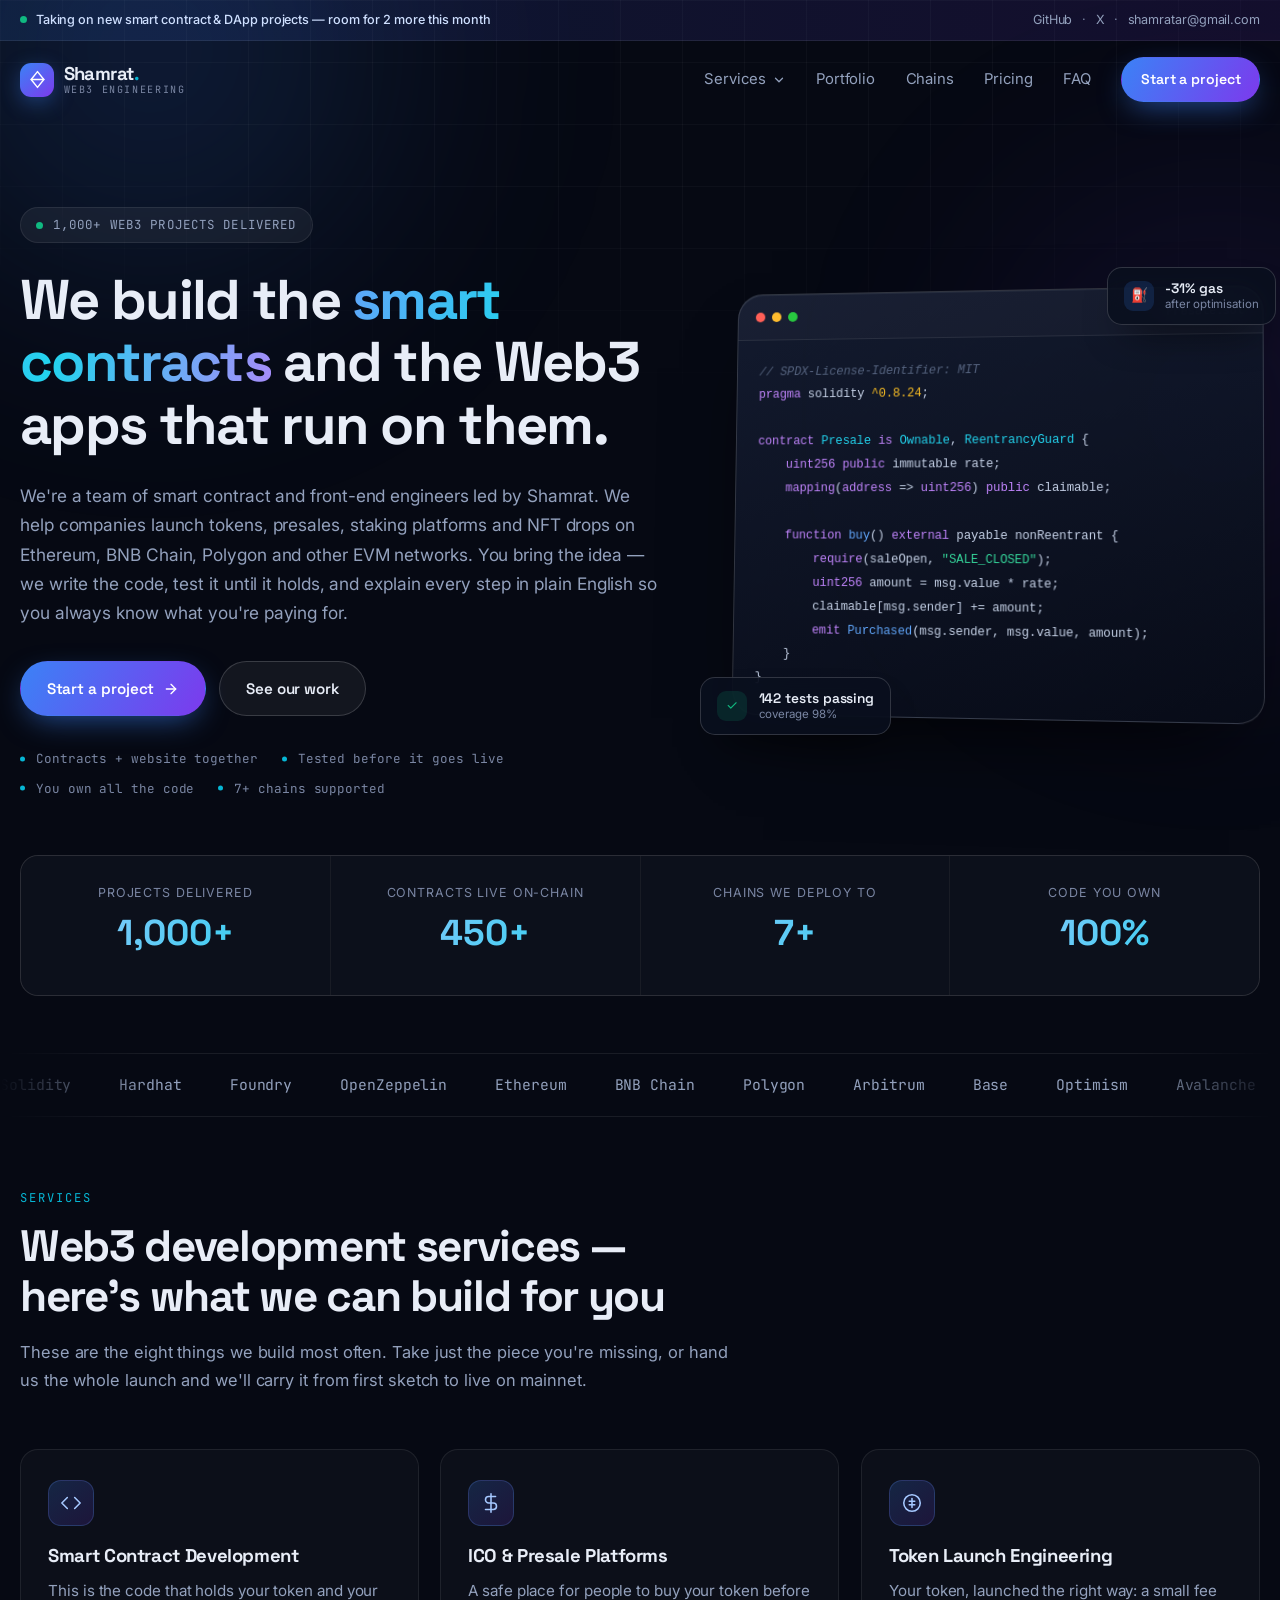
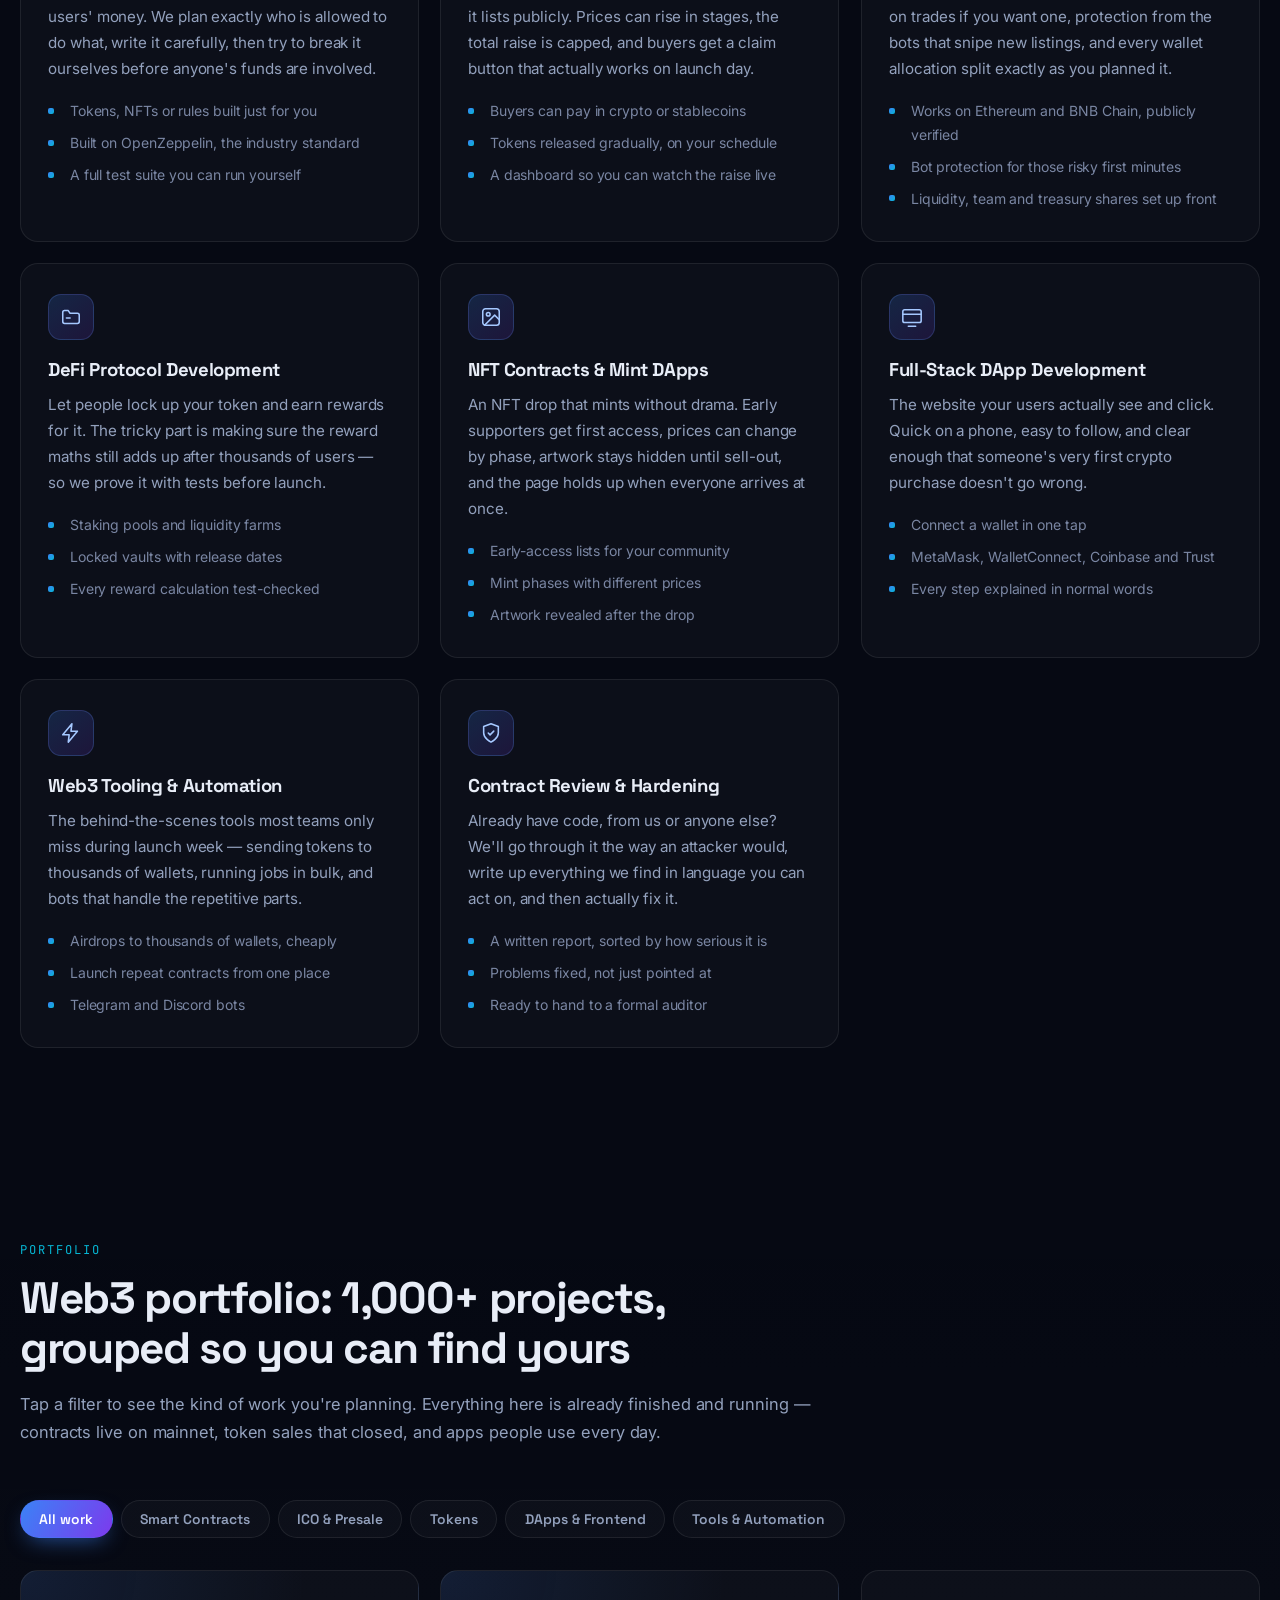
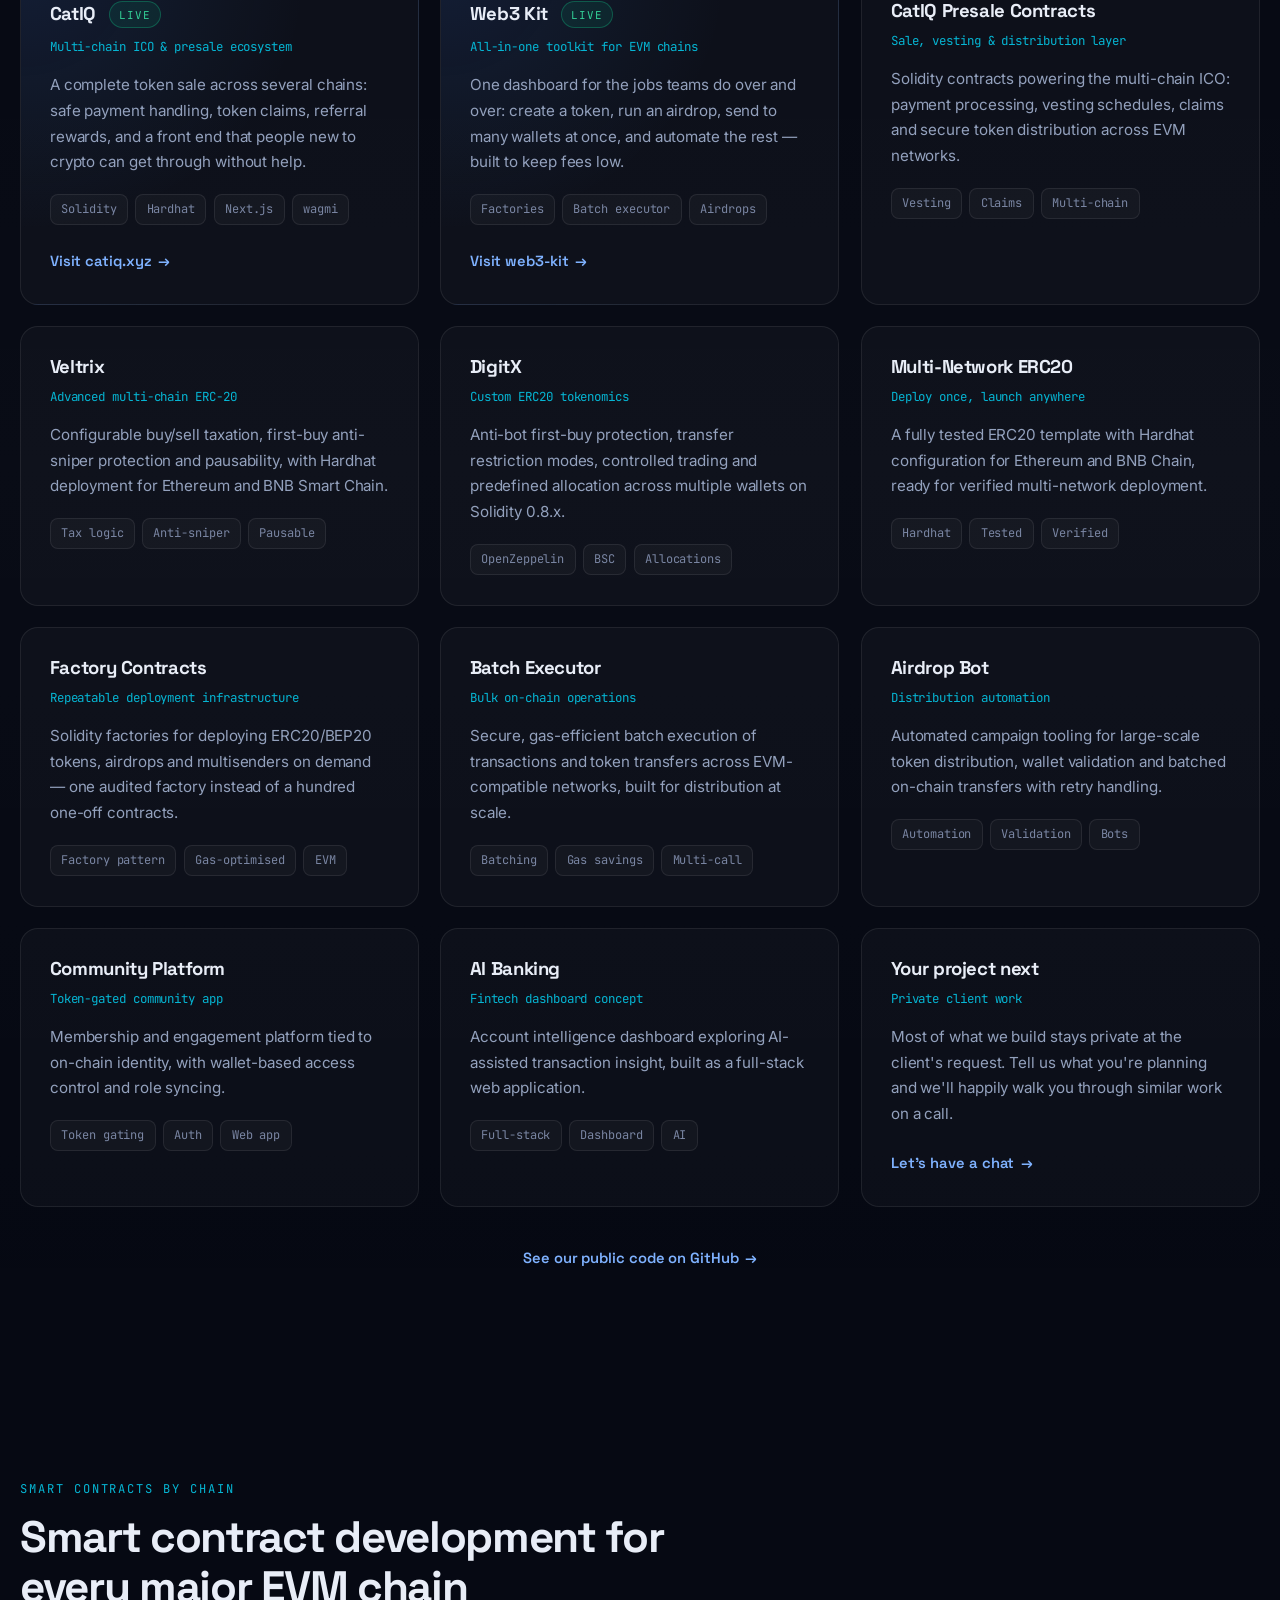
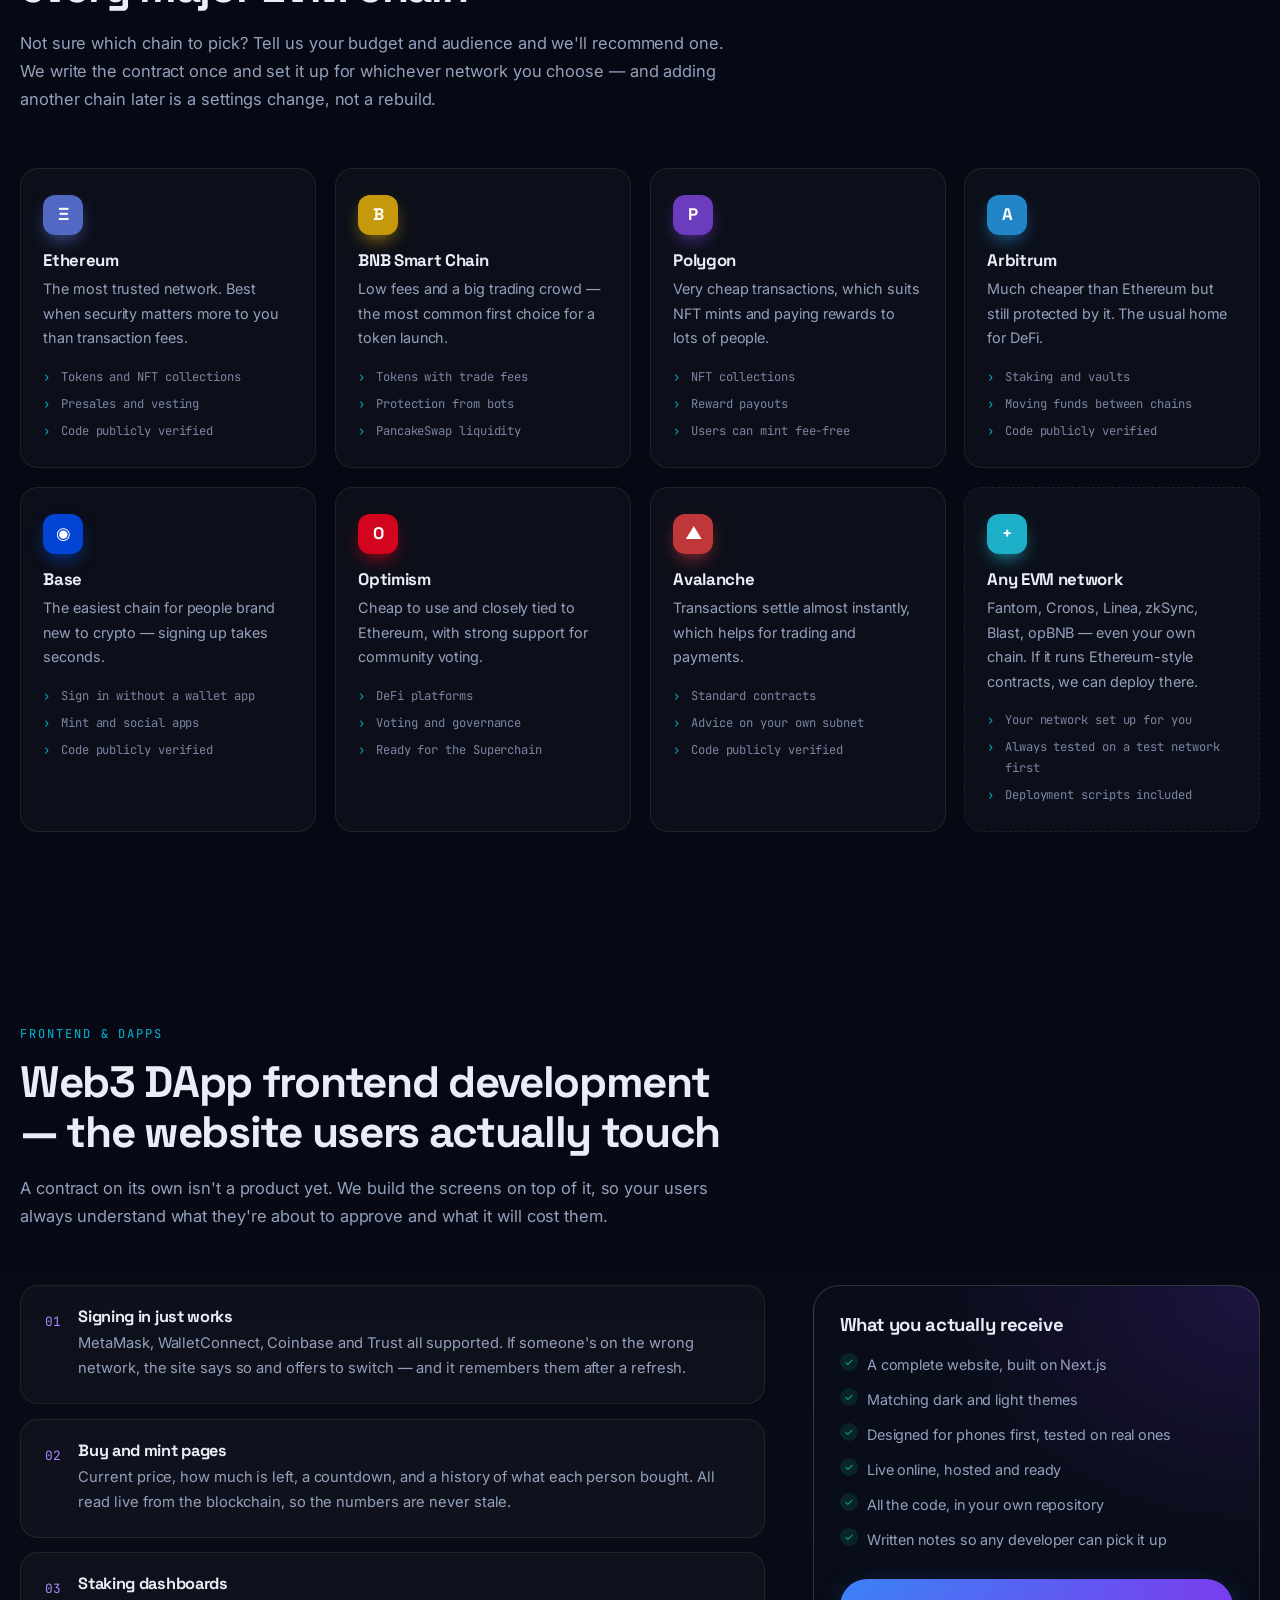
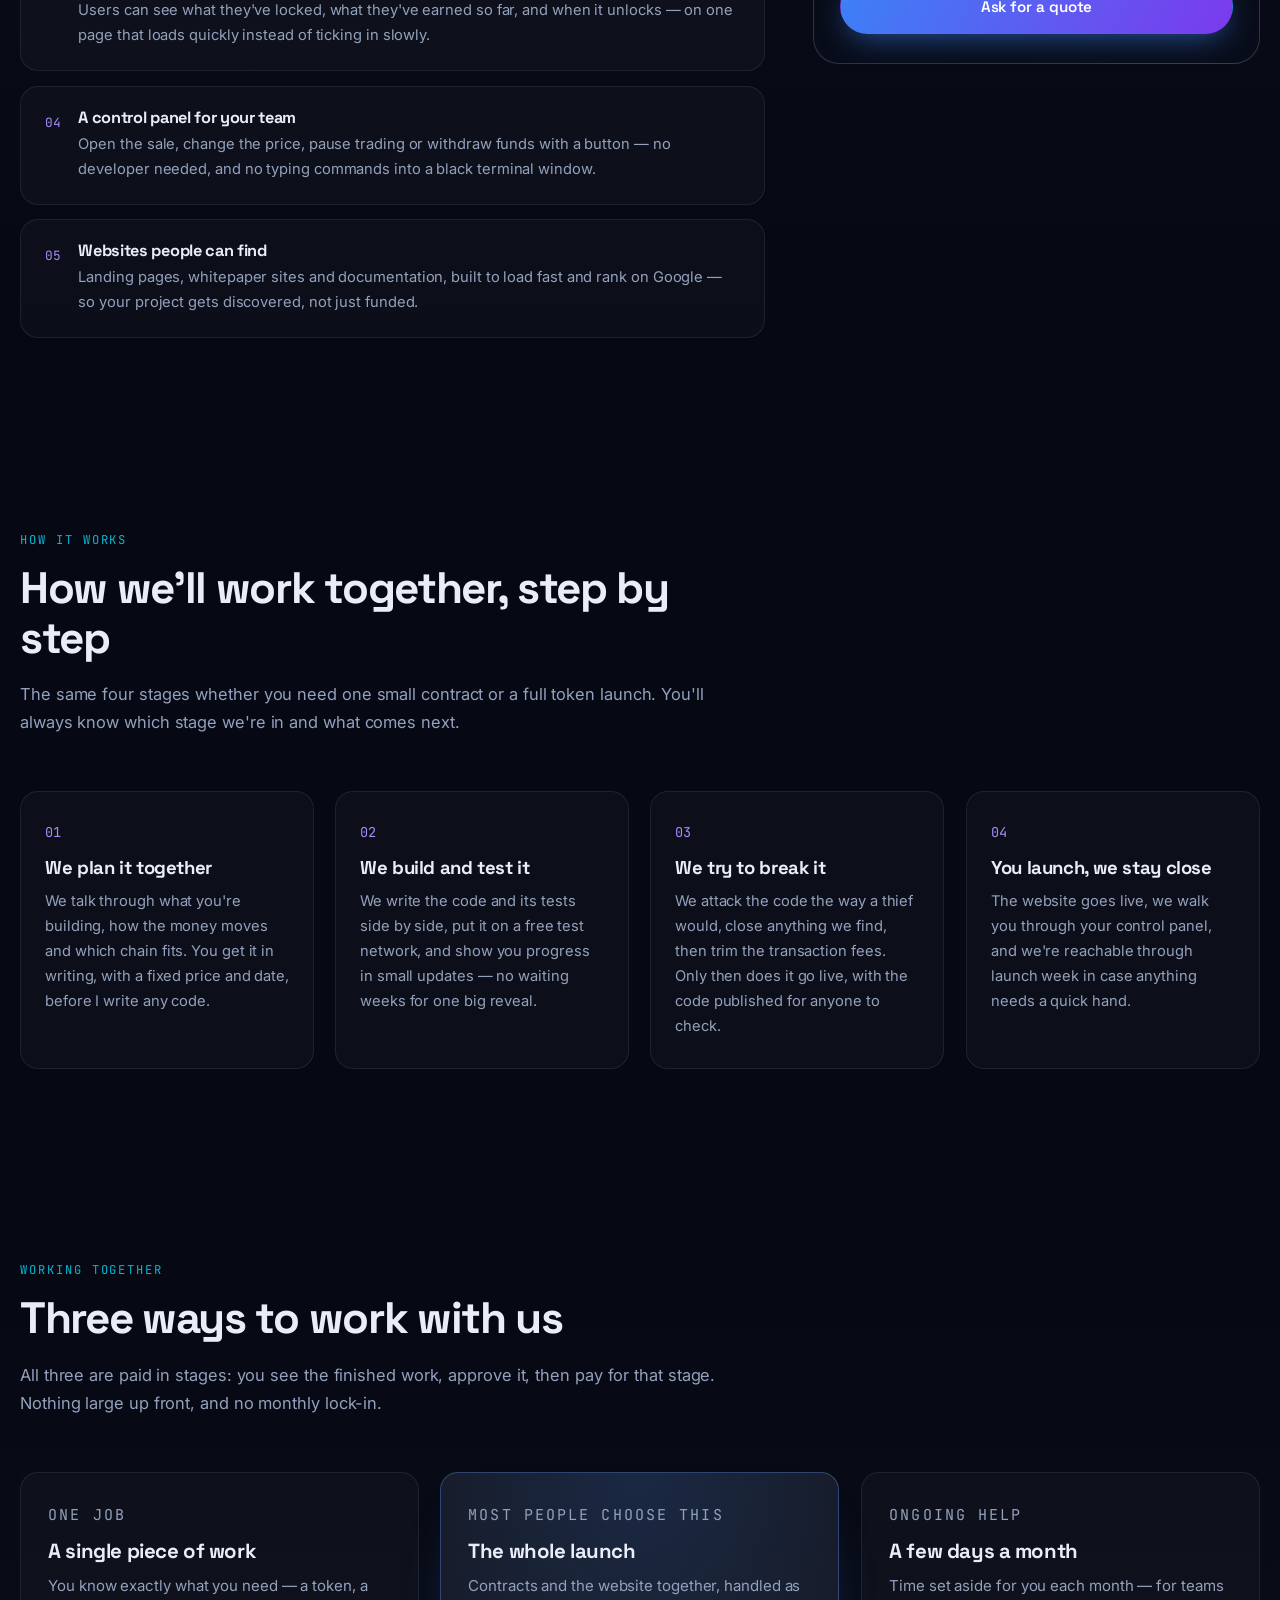
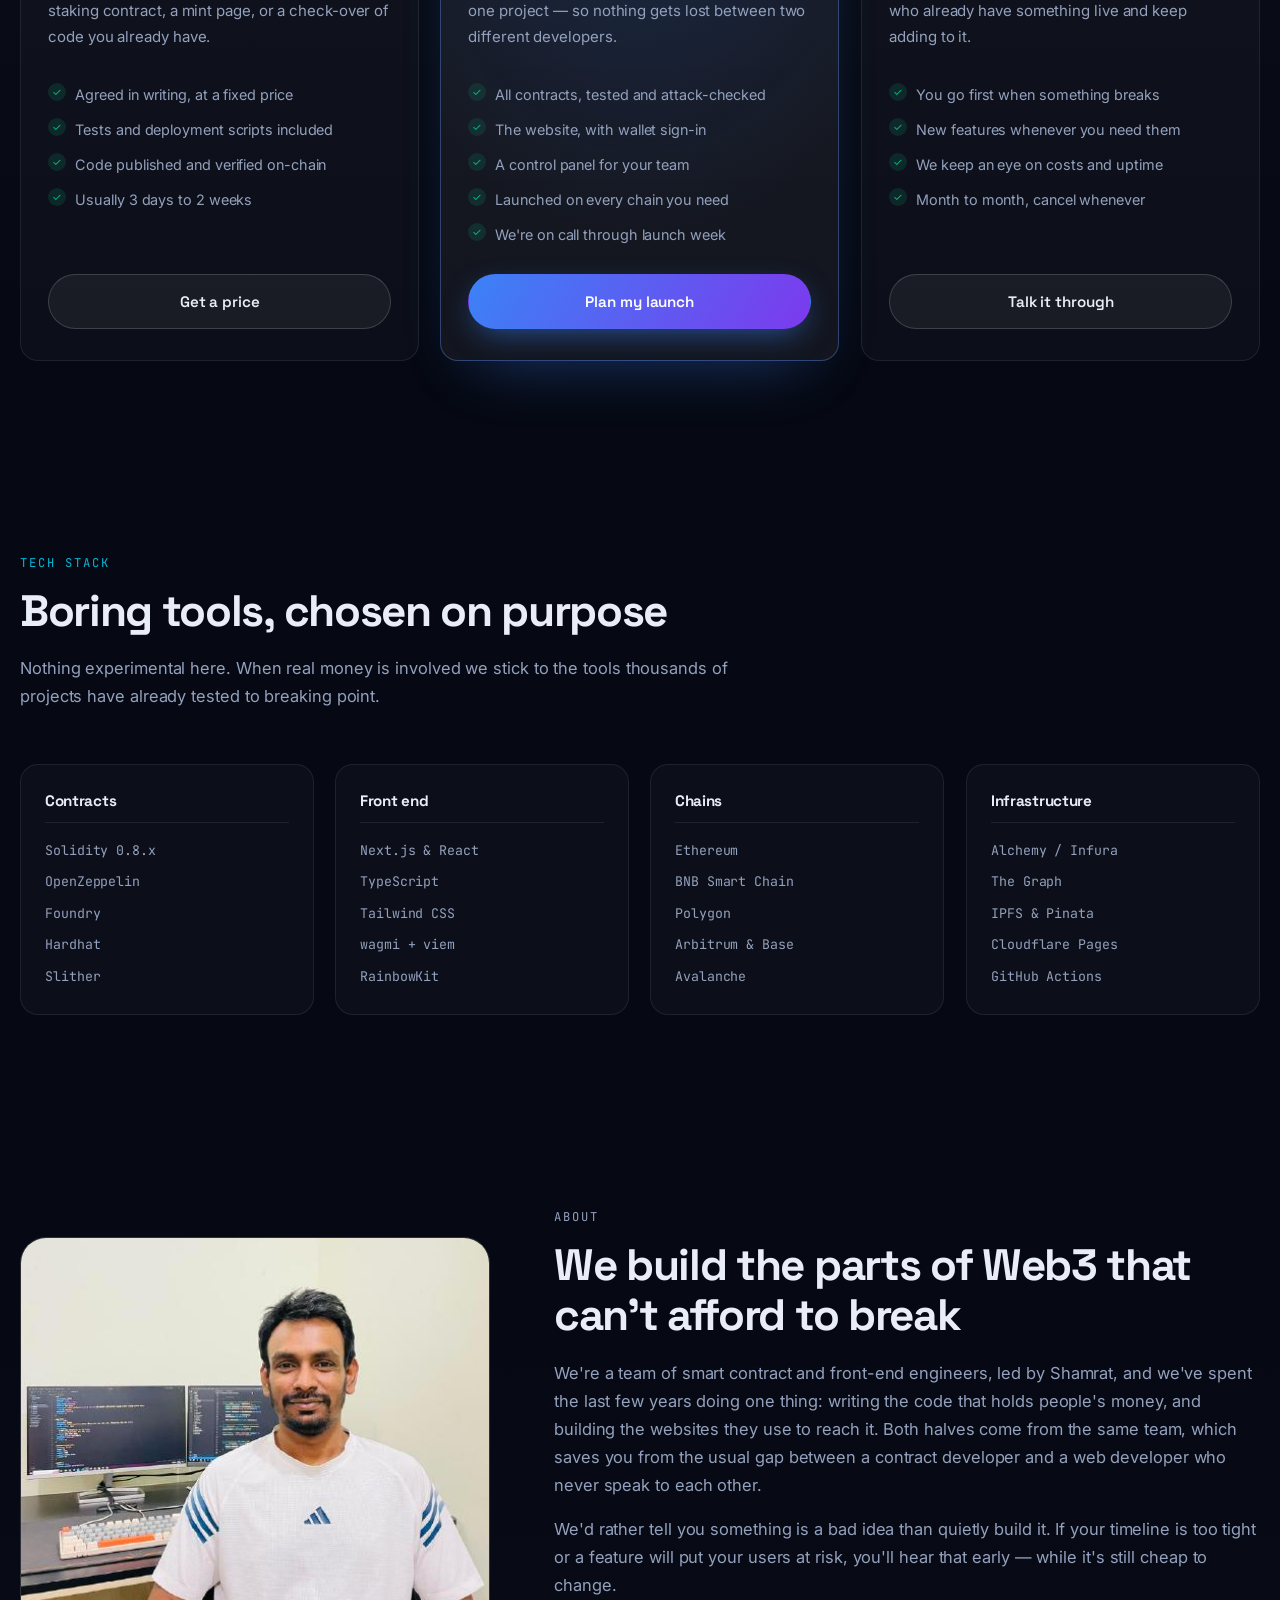
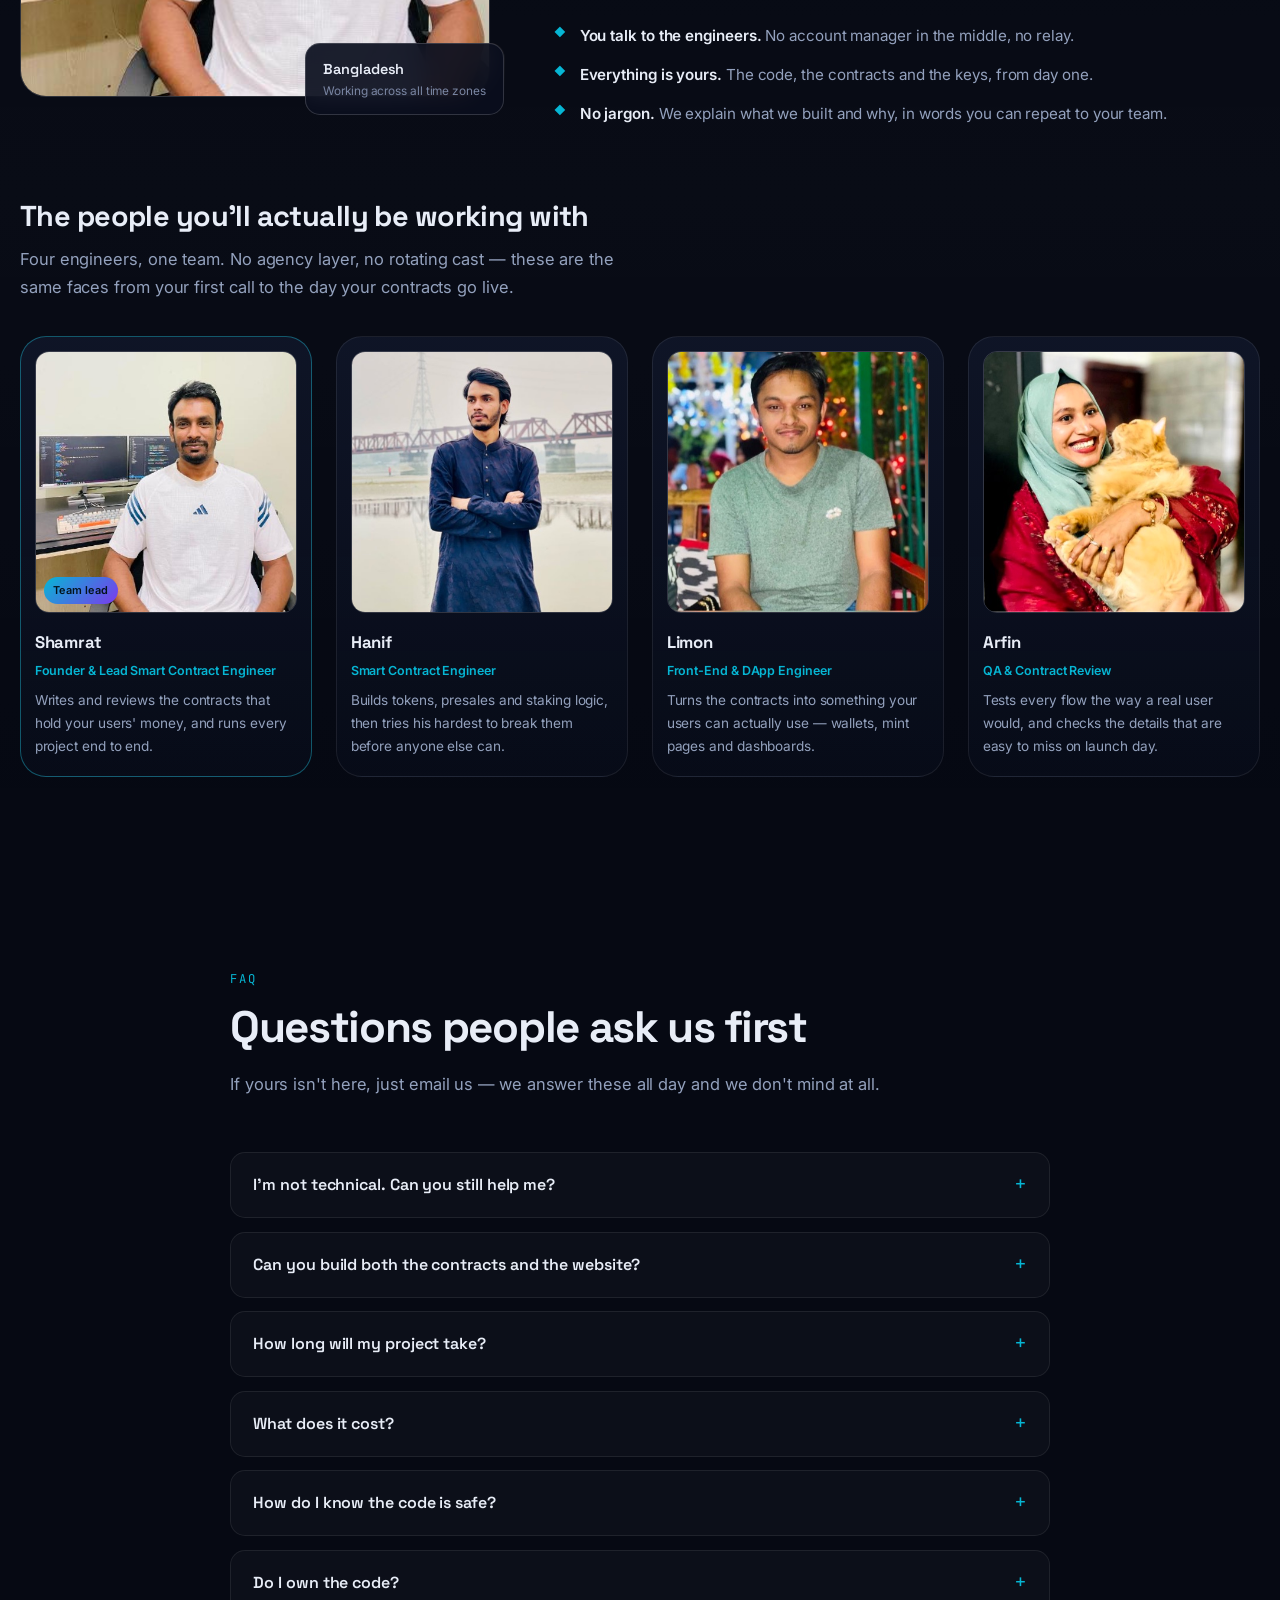
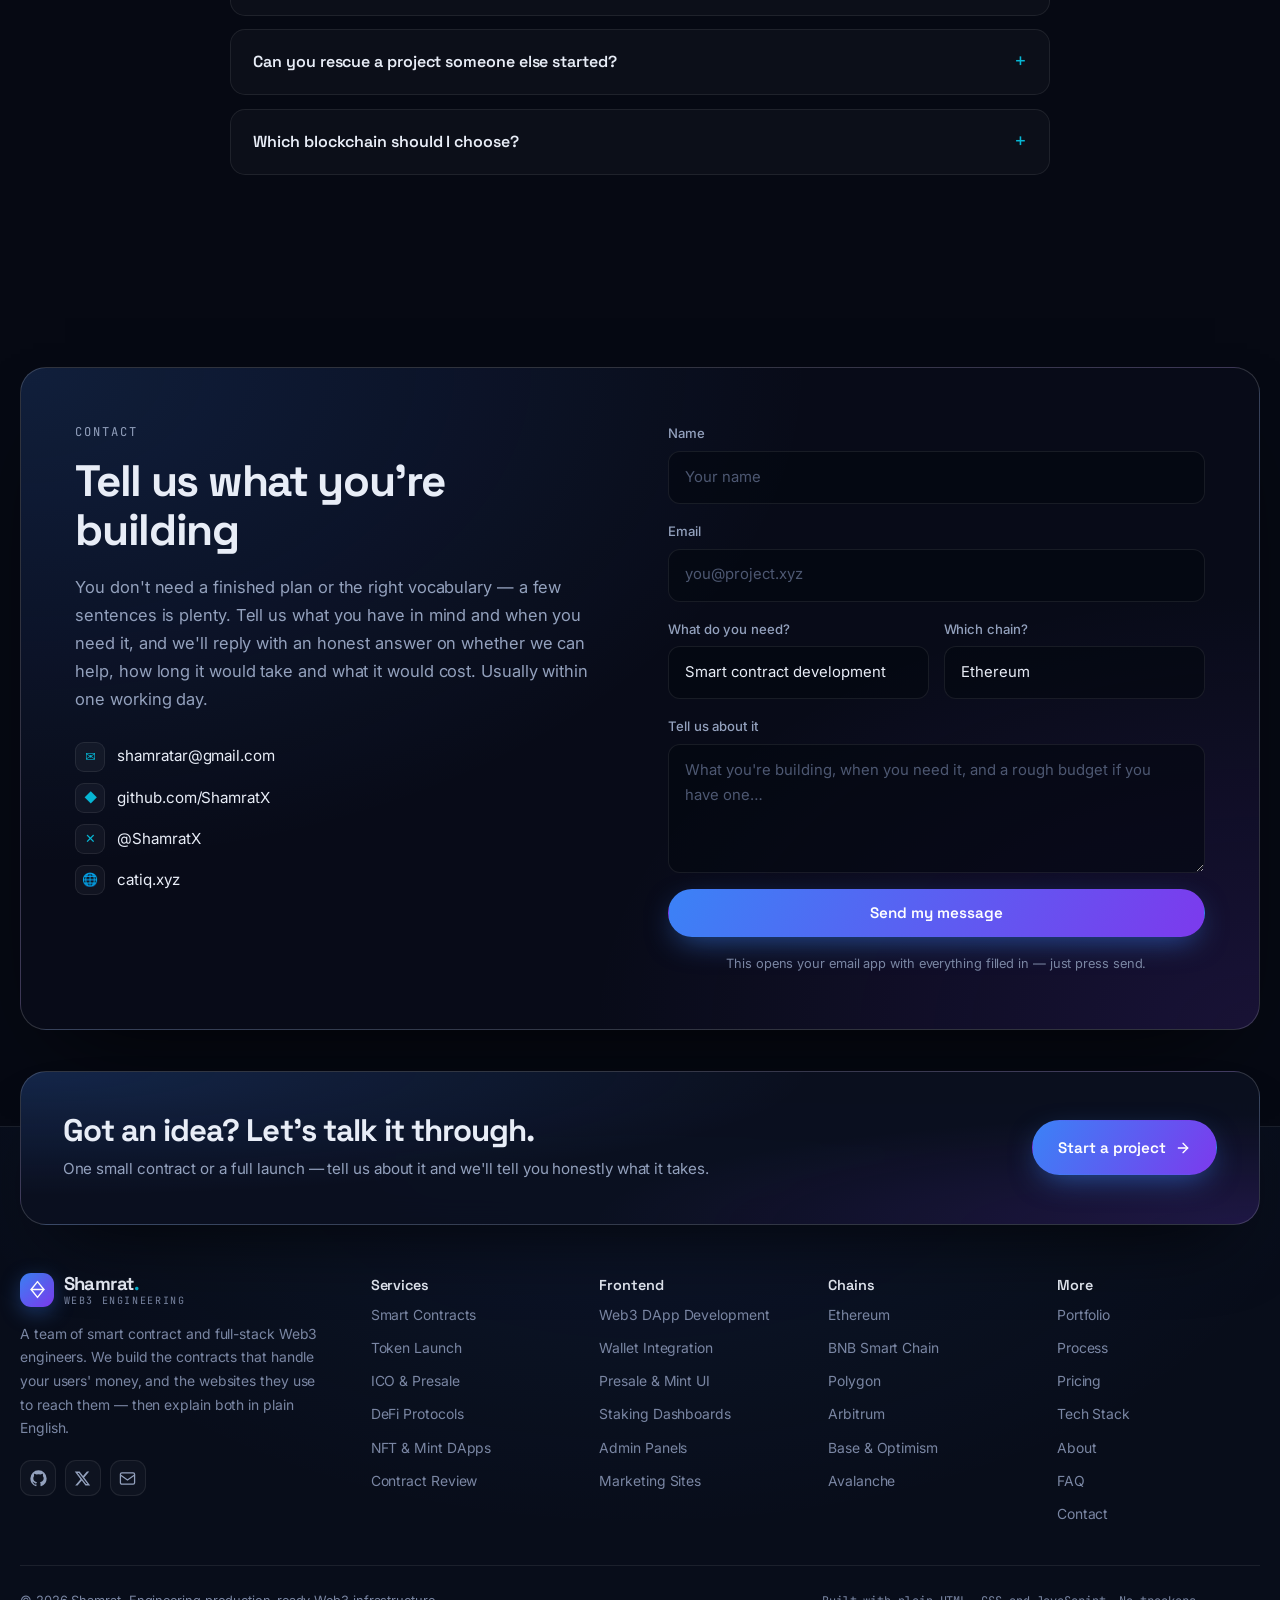
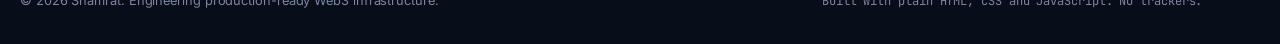
==== commit 123917ee: "About" ====
--- a/index.html
+++ b/index.html
@@ -40,7 +40,14 @@
 <link rel="preconnect" href="https://fonts.gstatic.com" crossorigin />
 <link href="https://fonts.googleapis.com/css2?family=Space+Grotesk:wght@600;700&family=Inter:wght@400;500;600&family=JetBrains+Mono:wght@400&display=swap" rel="stylesheet" />
 <link rel="stylesheet" href="styles.css" />
-<script>document.documentElement.classList.add("js");</script>
+<script>
+  document.documentElement.classList.add("js");
+  /* Opt out of the browser restoring the old scroll position on reload, so a
+     refresh always starts at the top. Set here rather than in main.js because
+     it has to run before the browser attempts the restore. Deep links such as
+     /#contact still jump to their section: that is the hash, not a restore. */
+  if ("scrollRestoration" in history) history.scrollRestoration = "manual";
+</script>
 
 <script type="application/ld+json">
 {
@@ -74,6 +81,13 @@
       "priceRange": "$$",
       "areaServed": "Worldwide",
       "founder": { "@id": "https://shamratx.github.io/web3-services-website/#person" },
+      "numberOfEmployees": { "@type": "QuantitativeValue", "value": 4 },
+      "employee": [
+        { "@id": "https://shamratx.github.io/web3-services-website/#person" },
+        { "@type": "Person", "name": "Hanif", "jobTitle": "Smart Contract Engineer", "image": "https://shamratx.github.io/web3-services-website/team-hanif.jpg" },
+        { "@type": "Person", "name": "Limon", "jobTitle": "Front-End & DApp Engineer", "image": "https://shamratx.github.io/web3-services-website/team-limon.jpg" },
+        { "@type": "Person", "name": "Arfin", "jobTitle": "QA & Contract Review", "image": "https://shamratx.github.io/web3-services-website/team-arfin.jpg" }
+      ],
       "serviceType": ["Smart Contract Development", "ICO and Presale Platform Development", "Token Development", "DeFi Protocol Development", "NFT Development", "Web3 DApp Frontend Development", "Smart Contract Testing"],
       "address": { "@type": "PostalAddress", "addressCountry": "BD" },
       "hasOfferCatalog": {
@@ -889,6 +903,55 @@
         </ul>
       </div>
     </div>
+
+    <div class="container team-block">
+      <header class="team-head reveal">
+        <h3 id="team-title">The people you'll actually be working with</h3>
+        <p>
+          Four engineers, one team. No agency layer, no rotating cast — these are the same faces
+          from your first call to the day your contracts go live.
+        </p>
+      </header>
+
+      <ul class="team-grid" aria-labelledby="team-title">
+        <li class="member member--lead reveal">
+          <div class="member-shot">
+            <img src="team-shamrat.jpg" width="440" height="440" alt="Shamrat, founder and lead smart contract engineer" loading="lazy" decoding="async" />
+            <span class="member-tag">Team lead</span>
+          </div>
+          <h4 class="member-name">Shamrat</h4>
+          <p class="member-role">Founder &amp; Lead Smart Contract Engineer</p>
+          <p class="member-note">Writes and reviews the contracts that hold your users' money, and runs every project end to end.</p>
+        </li>
+
+        <li class="member reveal">
+          <div class="member-shot">
+            <img src="team-hanif.jpg" width="440" height="440" alt="Hanif, smart contract engineer" loading="lazy" decoding="async" />
+          </div>
+          <h4 class="member-name">Hanif</h4>
+          <p class="member-role">Smart Contract Engineer</p>
+          <p class="member-note">Builds tokens, presales and staking logic, then tries his hardest to break them before anyone else can.</p>
+        </li>
+
+        <li class="member reveal">
+          <div class="member-shot">
+            <img src="team-limon.jpg" width="440" height="440" alt="Limon, front-end and DApp engineer" loading="lazy" decoding="async" />
+          </div>
+          <h4 class="member-name">Limon</h4>
+          <p class="member-role">Front-End &amp; DApp Engineer</p>
+          <p class="member-note">Turns the contracts into something your users can actually use — wallets, mint pages and dashboards.</p>
+        </li>
+
+        <li class="member reveal">
+          <div class="member-shot">
+            <img src="team-arfin.jpg" width="440" height="440" alt="Arfin, quality assurance and contract review" loading="lazy" decoding="async" />
+          </div>
+          <h4 class="member-name">Arfin</h4>
+          <p class="member-role">QA &amp; Contract Review</p>
+          <p class="member-note">Tests every flow the way a real user would, and checks the details that are easy to miss on launch day.</p>
+        </li>
+      </ul>
+    </div>
   </section>
 
   <section class="section" id="faq" aria-labelledby="faq-title">
--- a/styles.css
+++ b/styles.css
@@ -627,9 +627,10 @@
 
 .section-head--wide { max-width: 820px; }
 
-/* Swipe affordance for the mobile carousels; hidden on wider screens where
-   the same content is laid out as a grid. */
+/* Swipe affordances for the mobile carousels; both are hidden on wider screens
+   where the same content is laid out as a grid. */
 .rail-hint { display: none; }
+.rail-dots { display: none; }
 
 .grid { display: grid; gap: 1.3rem; }
 .grid--4 { grid-template-columns: repeat(4, 1fr); }
@@ -1013,6 +1014,83 @@
   left: 0;
   color: var(--cyan);
   font-size: 0.7rem;
+}
+
+/* ---------- team ---------- */
+.team-block { margin-top: clamp(2.8rem, 6vw, 4.5rem); }
+.team-head { max-width: 640px; margin-bottom: clamp(1.5rem, 3vw, 2.2rem); }
+.team-head h3 {
+  font-family: var(--display);
+  font-size: clamp(1.3rem, 2.6vw, 1.8rem);
+  line-height: 1.2;
+  margin: 0 0 0.7rem;
+}
+.team-head p { color: var(--muted); margin: 0; }
+
+.team-grid {
+  display: grid;
+  grid-template-columns: repeat(4, 1fr);
+  gap: clamp(0.9rem, 2.2vw, 1.5rem);
+  list-style: none;
+  margin: 0;
+  padding: 0;
+}
+.member {
+  display: flex;
+  flex-direction: column;
+  padding: 0.85rem 0.85rem 1.1rem;
+  border-radius: var(--radius-lg);
+  border: 1px solid var(--border);
+  background: linear-gradient(180deg, rgba(18, 25, 46, 0.7), rgba(10, 15, 30, 0.5));
+  transition: transform 0.25s ease, border-color 0.25s ease;
+}
+.member:hover { transform: translateY(-4px); border-color: var(--border-strong); }
+.member--lead { border-color: rgba(34, 211, 238, 0.38); }
+
+/* A fixed square plus object-fit keeps every portrait exactly the same size,
+   whatever the original photo's shape was. */
+.member-shot {
+  position: relative;
+  aspect-ratio: 1 / 1;
+  border-radius: 14px;
+  overflow: hidden;
+  border: 1px solid var(--border-strong);
+  margin-bottom: 0.9rem;
+}
+.member-shot img {
+  display: block;
+  width: 100%;
+  height: 100%;
+  object-fit: cover;
+  filter: saturate(1.05);
+}
+.member-tag {
+  position: absolute;
+  left: 0.5rem;
+  bottom: 0.5rem;
+  padding: 0.28rem 0.6rem;
+  border-radius: 999px;
+  font-size: 0.68rem;
+  font-weight: 600;
+  letter-spacing: 0.02em;
+  color: #04121c;
+  background: linear-gradient(135deg, var(--cyan), var(--violet));
+}
+.member-name {
+  font-family: var(--display);
+  font-size: 1.05rem;
+  margin: 0 0 0.2rem;
+}
+.member-role {
+  font-size: 0.78rem;
+  font-weight: 600;
+  color: var(--cyan);
+  margin: 0 0 0.5rem;
+}
+.member-note {
+  font-size: 0.85rem;
+  color: var(--muted);
+  margin: 0;
 }
 
 /* ---------- faq ---------- */
@@ -1320,6 +1398,7 @@
 
 @media (max-width: 899px) {
   .grid--4, .grid--3 { grid-template-columns: repeat(2, 1fr); }
+  .team-grid { grid-template-columns: repeat(2, 1fr); }
   .steps, .chain-grid { grid-template-columns: repeat(2, 1fr); }
 }
 
@@ -1540,6 +1619,39 @@
   }
   .section-head .rail-hint { margin-top: 1.1rem; }
 
+  /* Position dots under each carousel: the widely understood signal for
+     "there is more here, and this is where you are". */
+  .rail-dots {
+    display: flex;
+    flex-wrap: wrap;
+    align-items: center;
+    justify-content: center;
+    gap: 0.1rem;
+    margin-top: 0.9rem;
+  }
+  .rail-dot {
+    display: grid;
+    place-items: center;
+    /* 24x24 is the WCAG 2.5.8 minimum target size. */
+    width: 24px; height: 24px;
+    padding: 0;
+    border: 0;
+    background: none;
+    cursor: pointer;
+    -webkit-tap-highlight-color: transparent;
+  }
+  .rail-dot::before {
+    content: "";
+    width: 7px; height: 7px;
+    border-radius: 999px;
+    background: rgba(255, 255, 255, 0.24);
+    transition: width 0.28s ease, background 0.28s ease;
+  }
+  .rail-dot.is-active::before {
+    width: 20px;
+    background: linear-gradient(90deg, var(--blue), var(--violet-text));
+  }
+
   /* Portfolio filters scroll horizontally rather than wrapping to three rows. */
   .filters {
     flex-wrap: nowrap;
@@ -1564,8 +1676,12 @@
     cursor: pointer;
   }
   .footer-title::after { display: block; }
-  .footer-col[open] .footer-title { color: var(--cyan); }
-  .footer-col[open] .footer-title::after {
+  /* Only this rule can hide footer links, and it lives inside the phone
+     breakpoint, so desktop columns are always visible no matter what state
+     the panel is left in. */
+  .footer-col.is-collapsed .footer-links { display: none; }
+  .footer-col:not(.is-collapsed) .footer-title { color: var(--cyan); }
+  .footer-col:not(.is-collapsed) .footer-title::after {
     transform: rotate(-135deg);
     border-color: var(--cyan);
   }
@@ -1588,6 +1704,10 @@
   .footer-cta { margin-bottom: 2.2rem; padding: 1.6rem 1.4rem; }
   .footer-grid { gap: 1.6rem; padding-bottom: 1.8rem; }
   .about-points, .check-list, .card-list { gap: 0.5rem; }
+  /* Two across still fits two portraits comfortably on a phone, and keeps the
+     whole team visible without a long scroll. */
+  .member { padding: 0.6rem 0.6rem 0.8rem; }
+  .member-note { font-size: 0.8rem; }
   .grid--2, .steps, .field-row { grid-template-columns: 1fr; }
   .float-card { display: none; }
   .hero-actions .btn { width: 100%; }
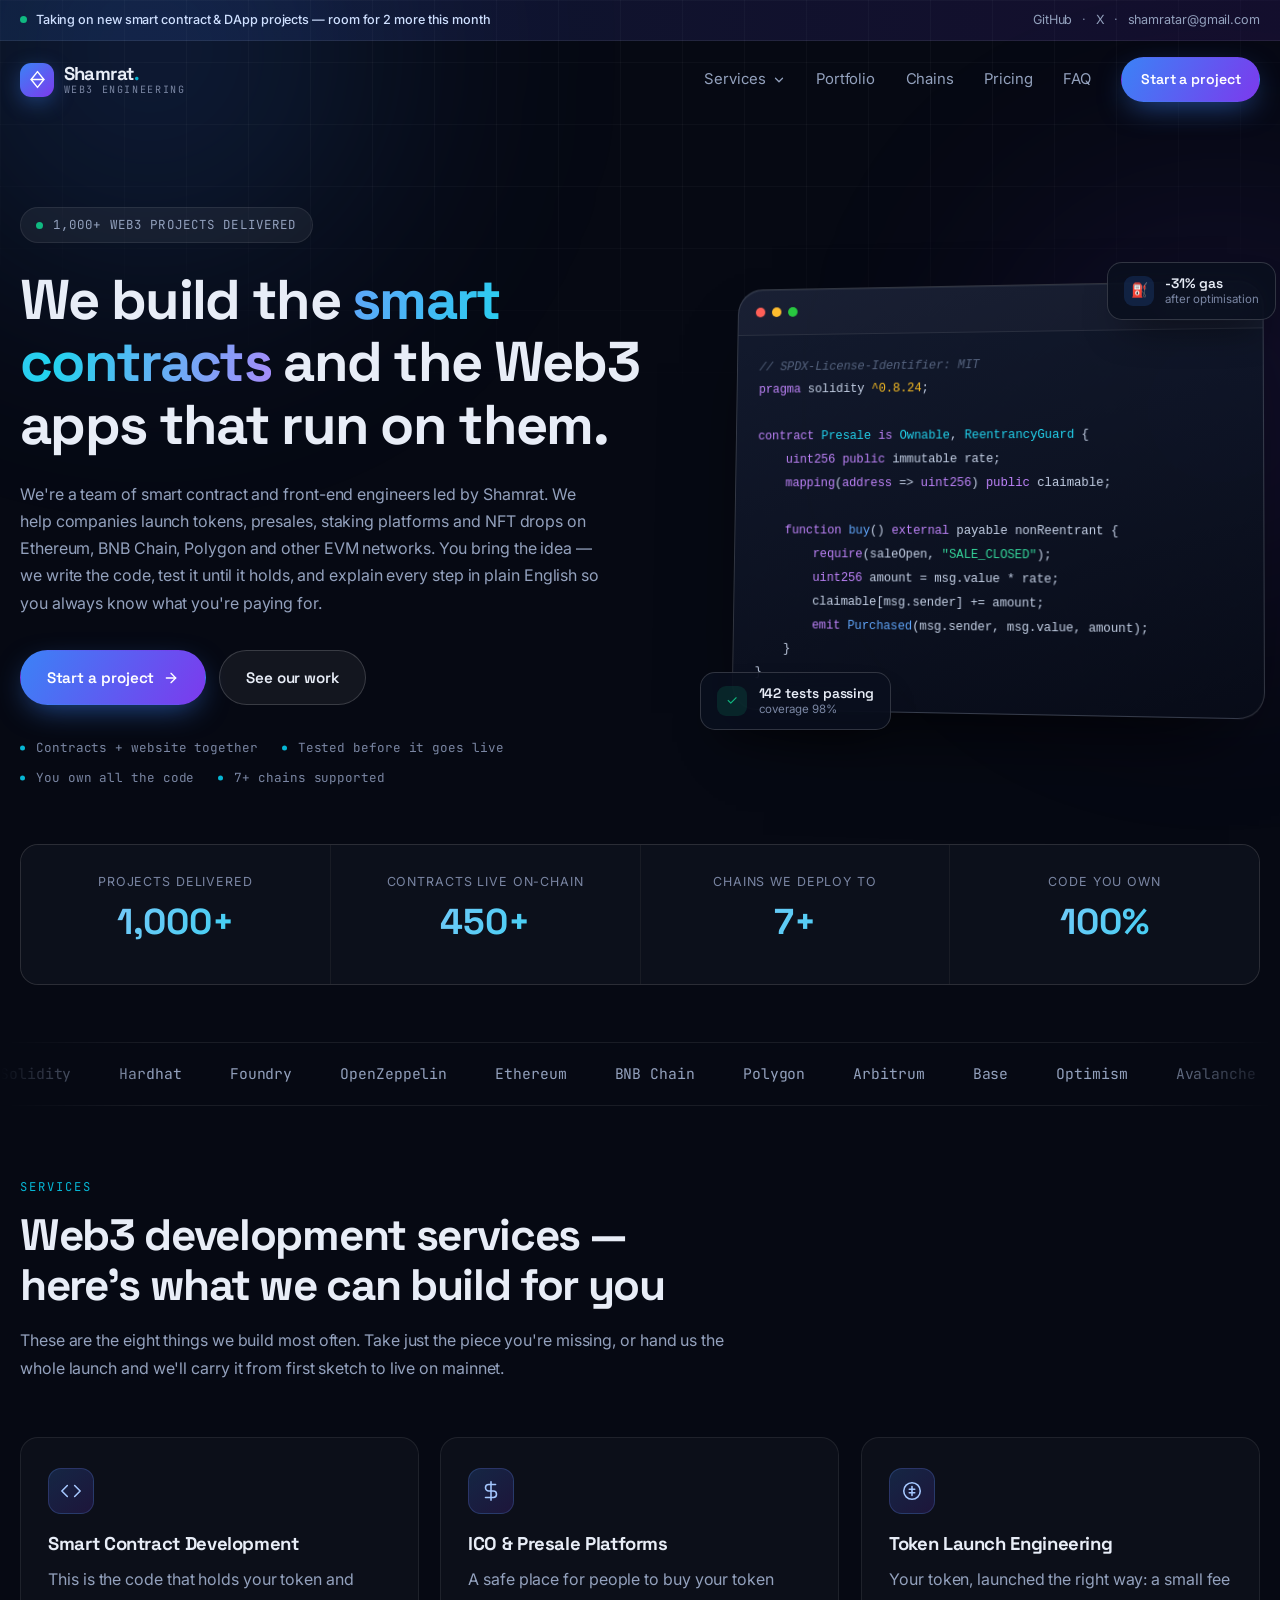
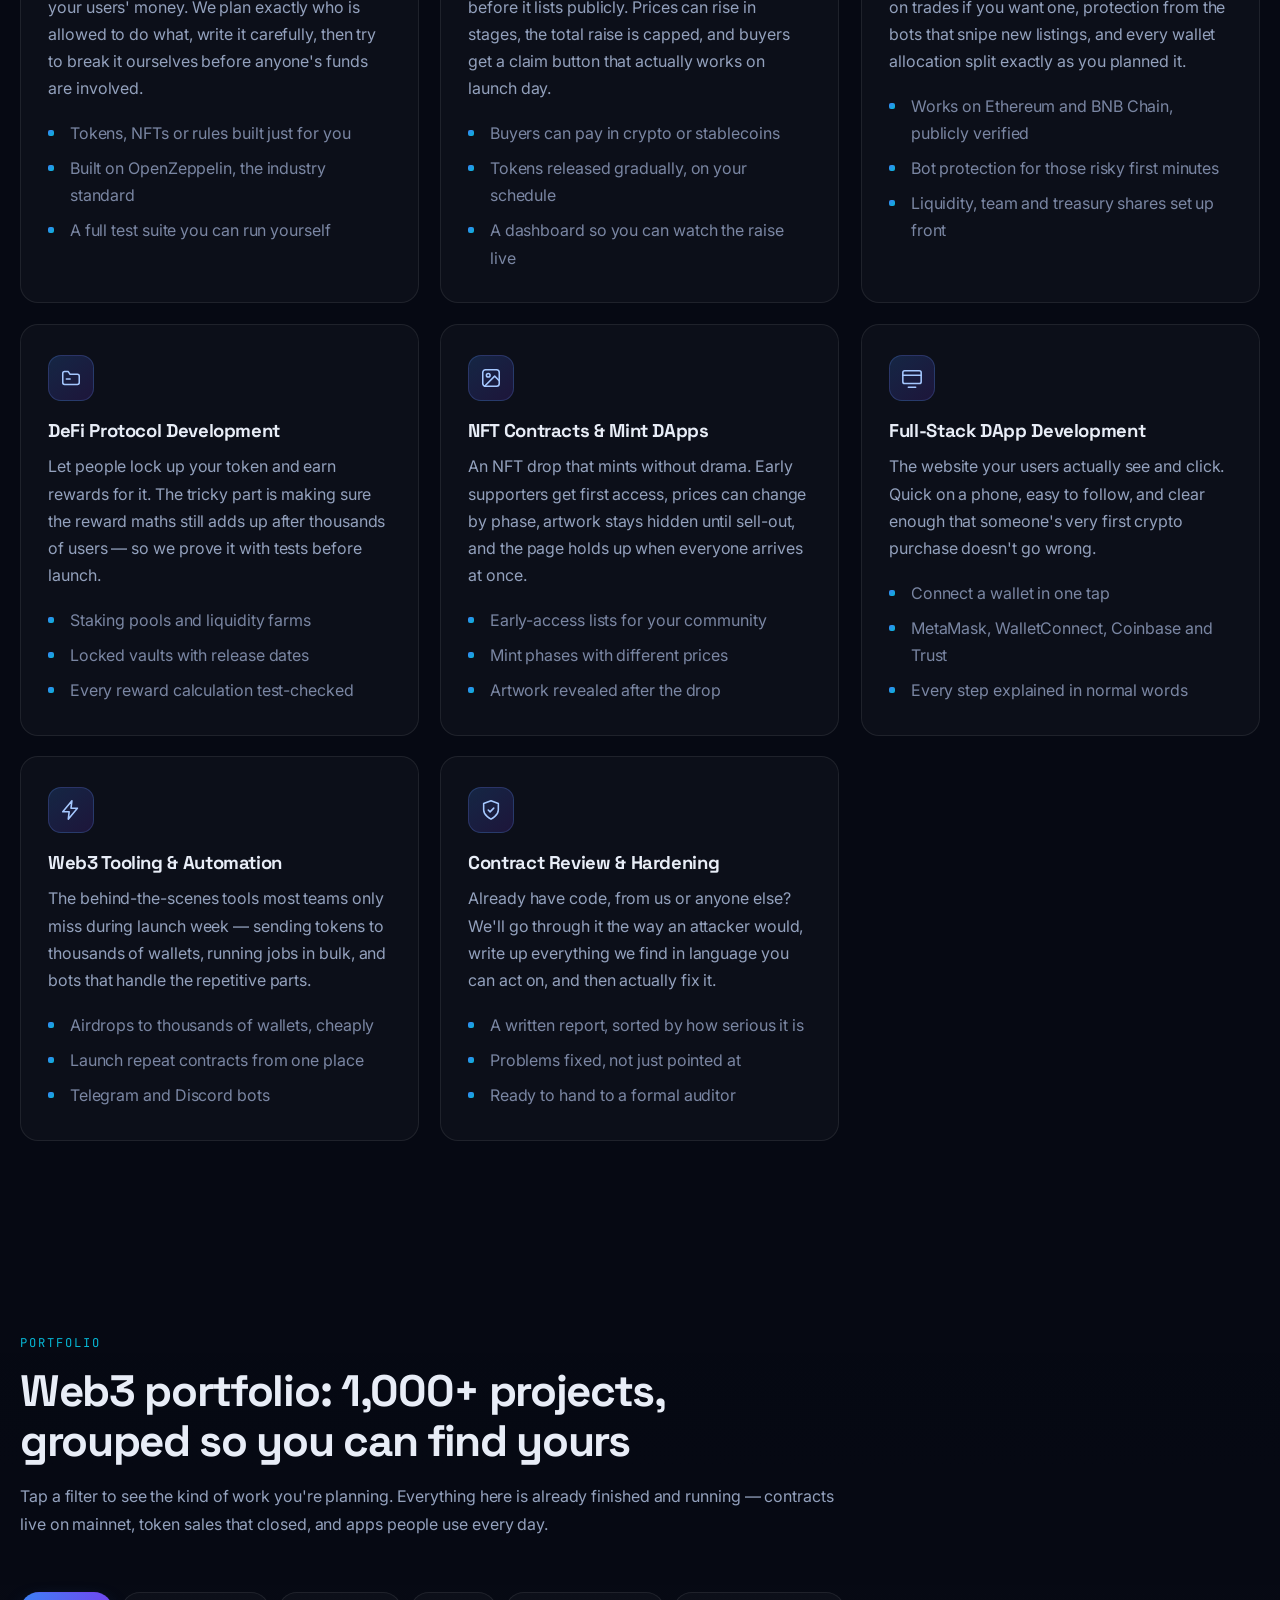
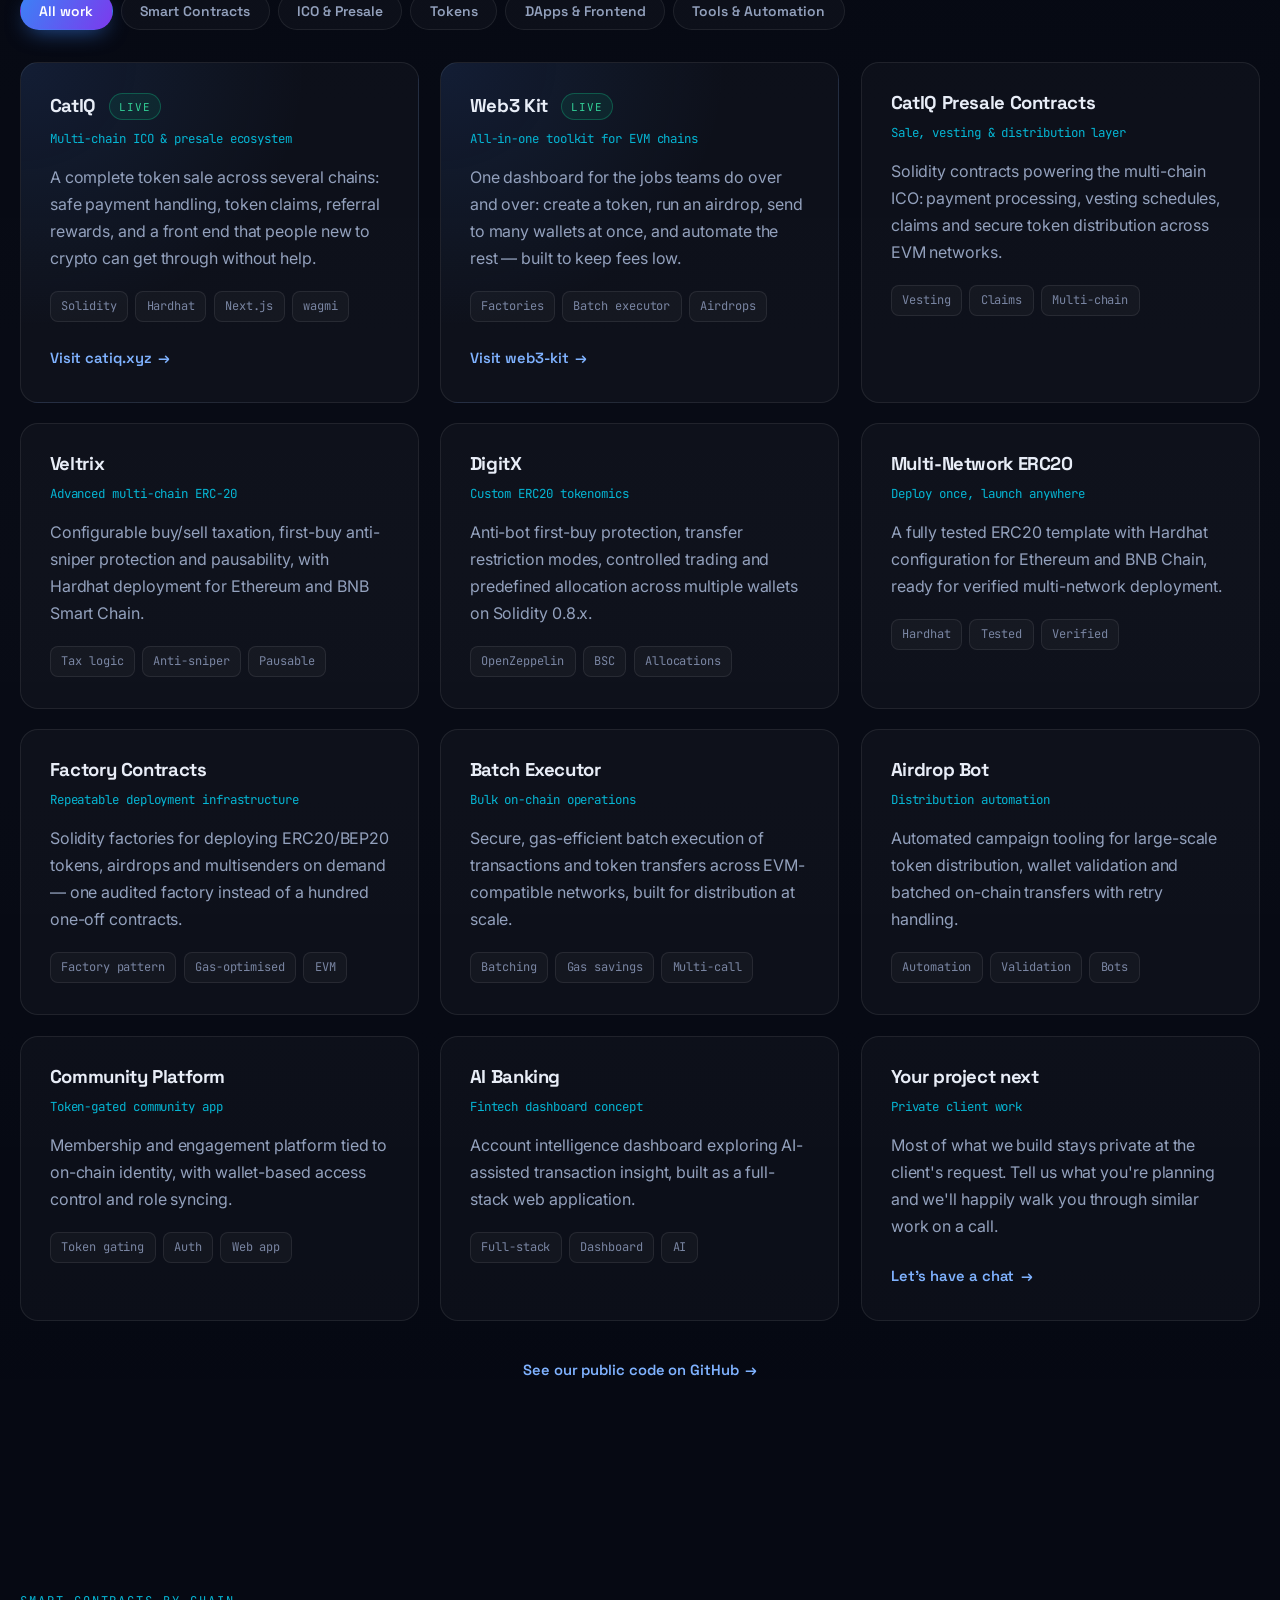
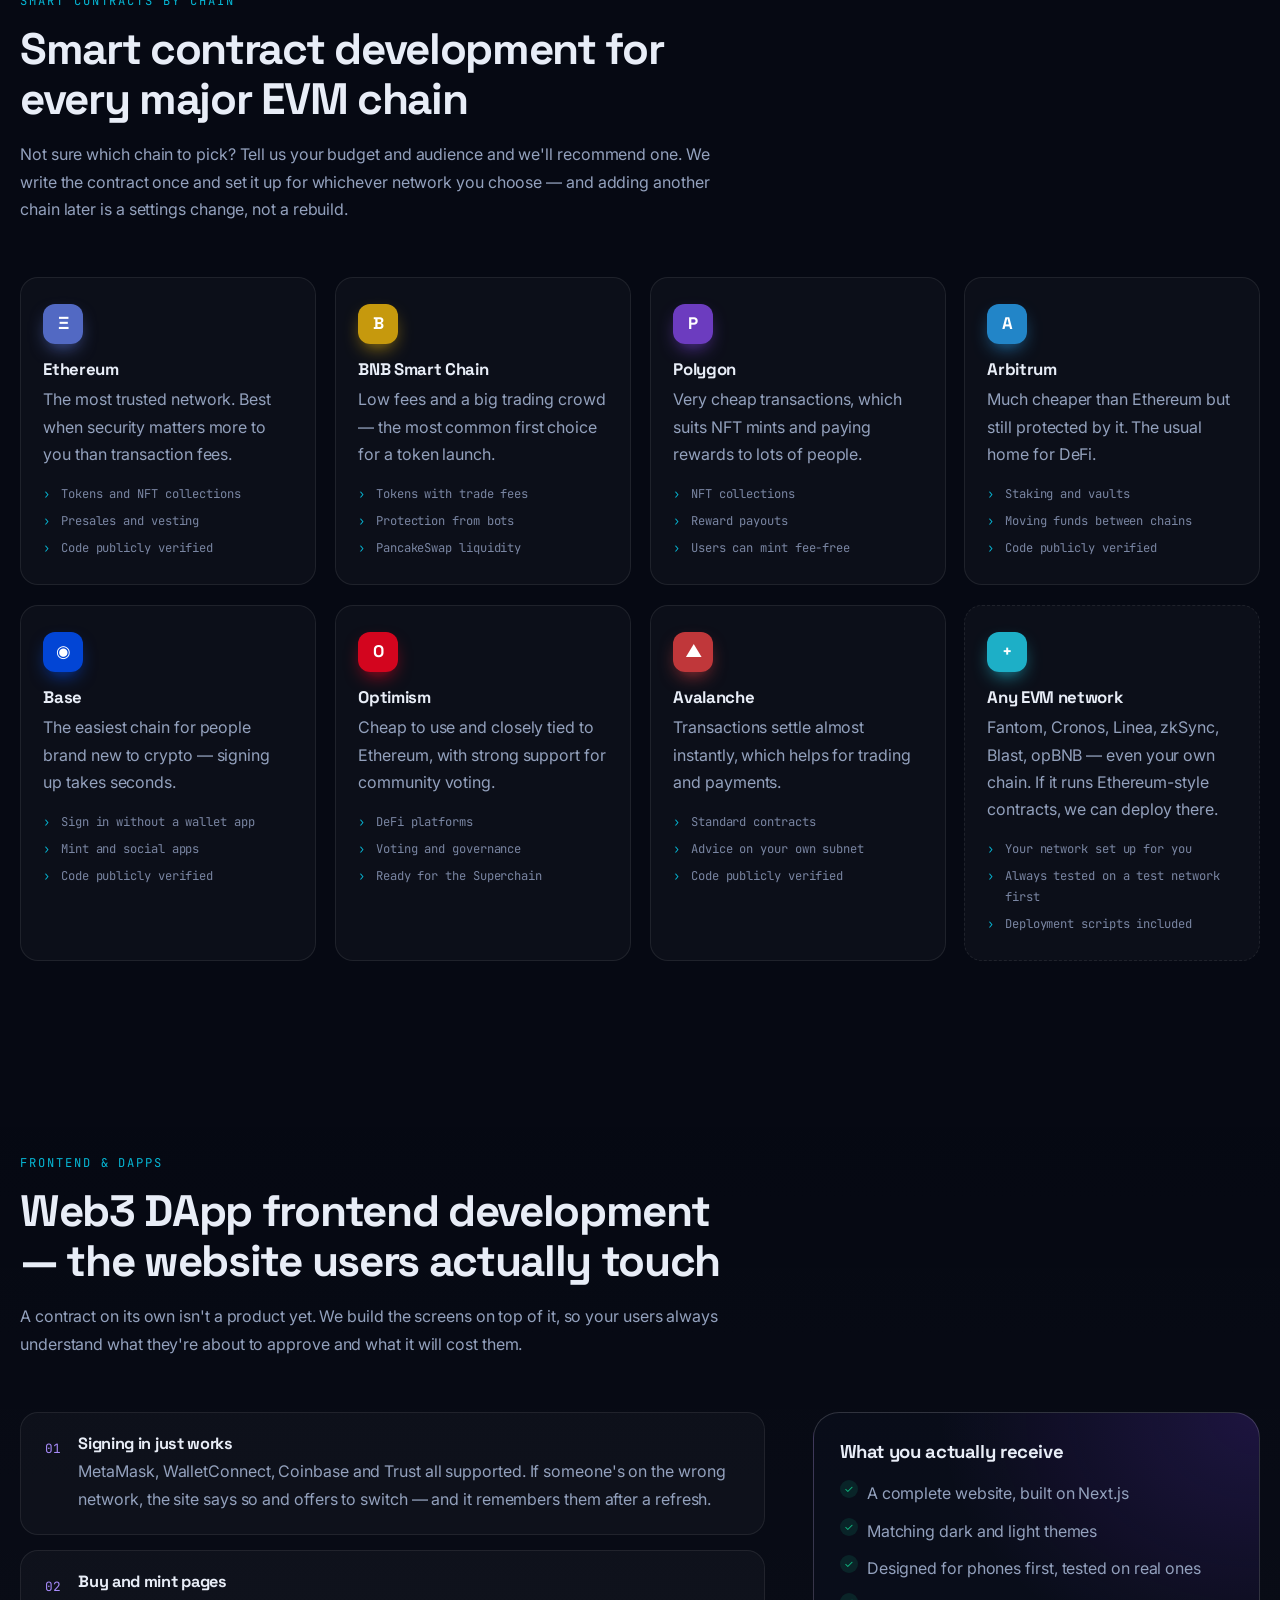
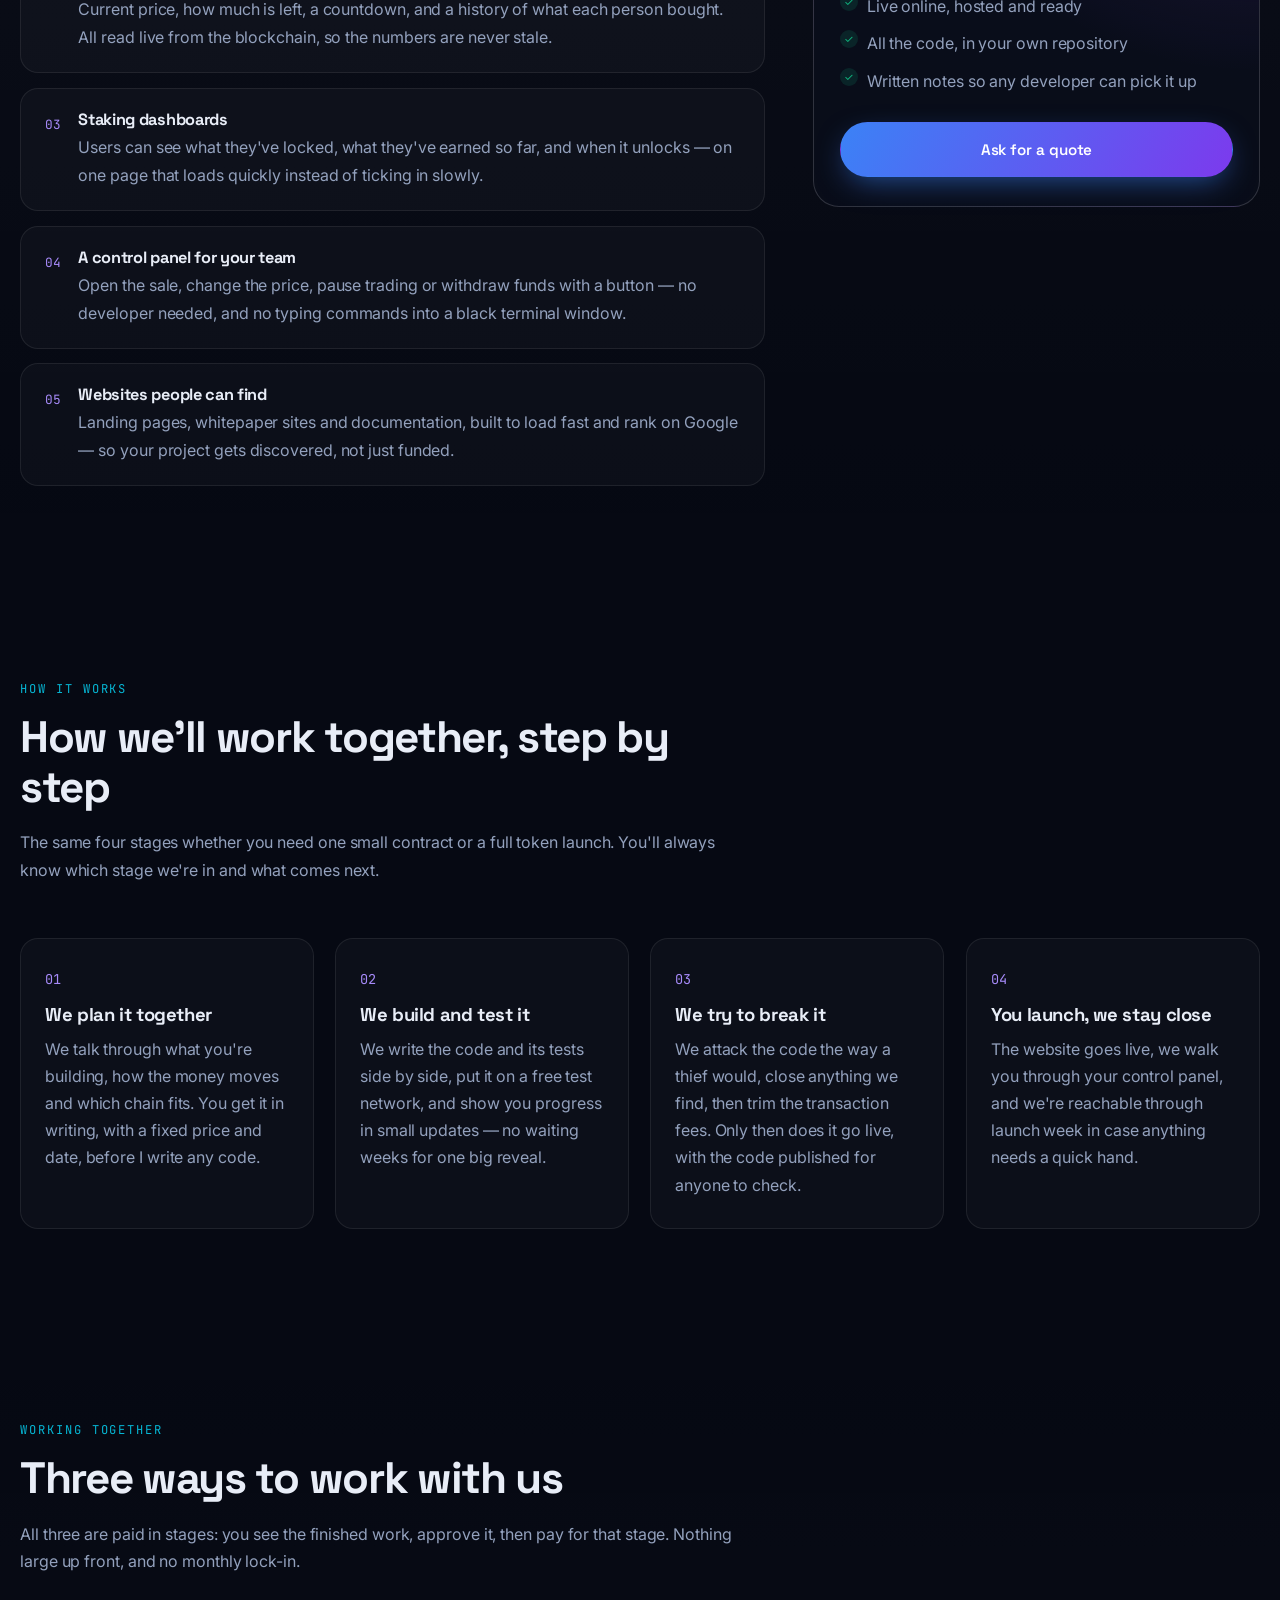
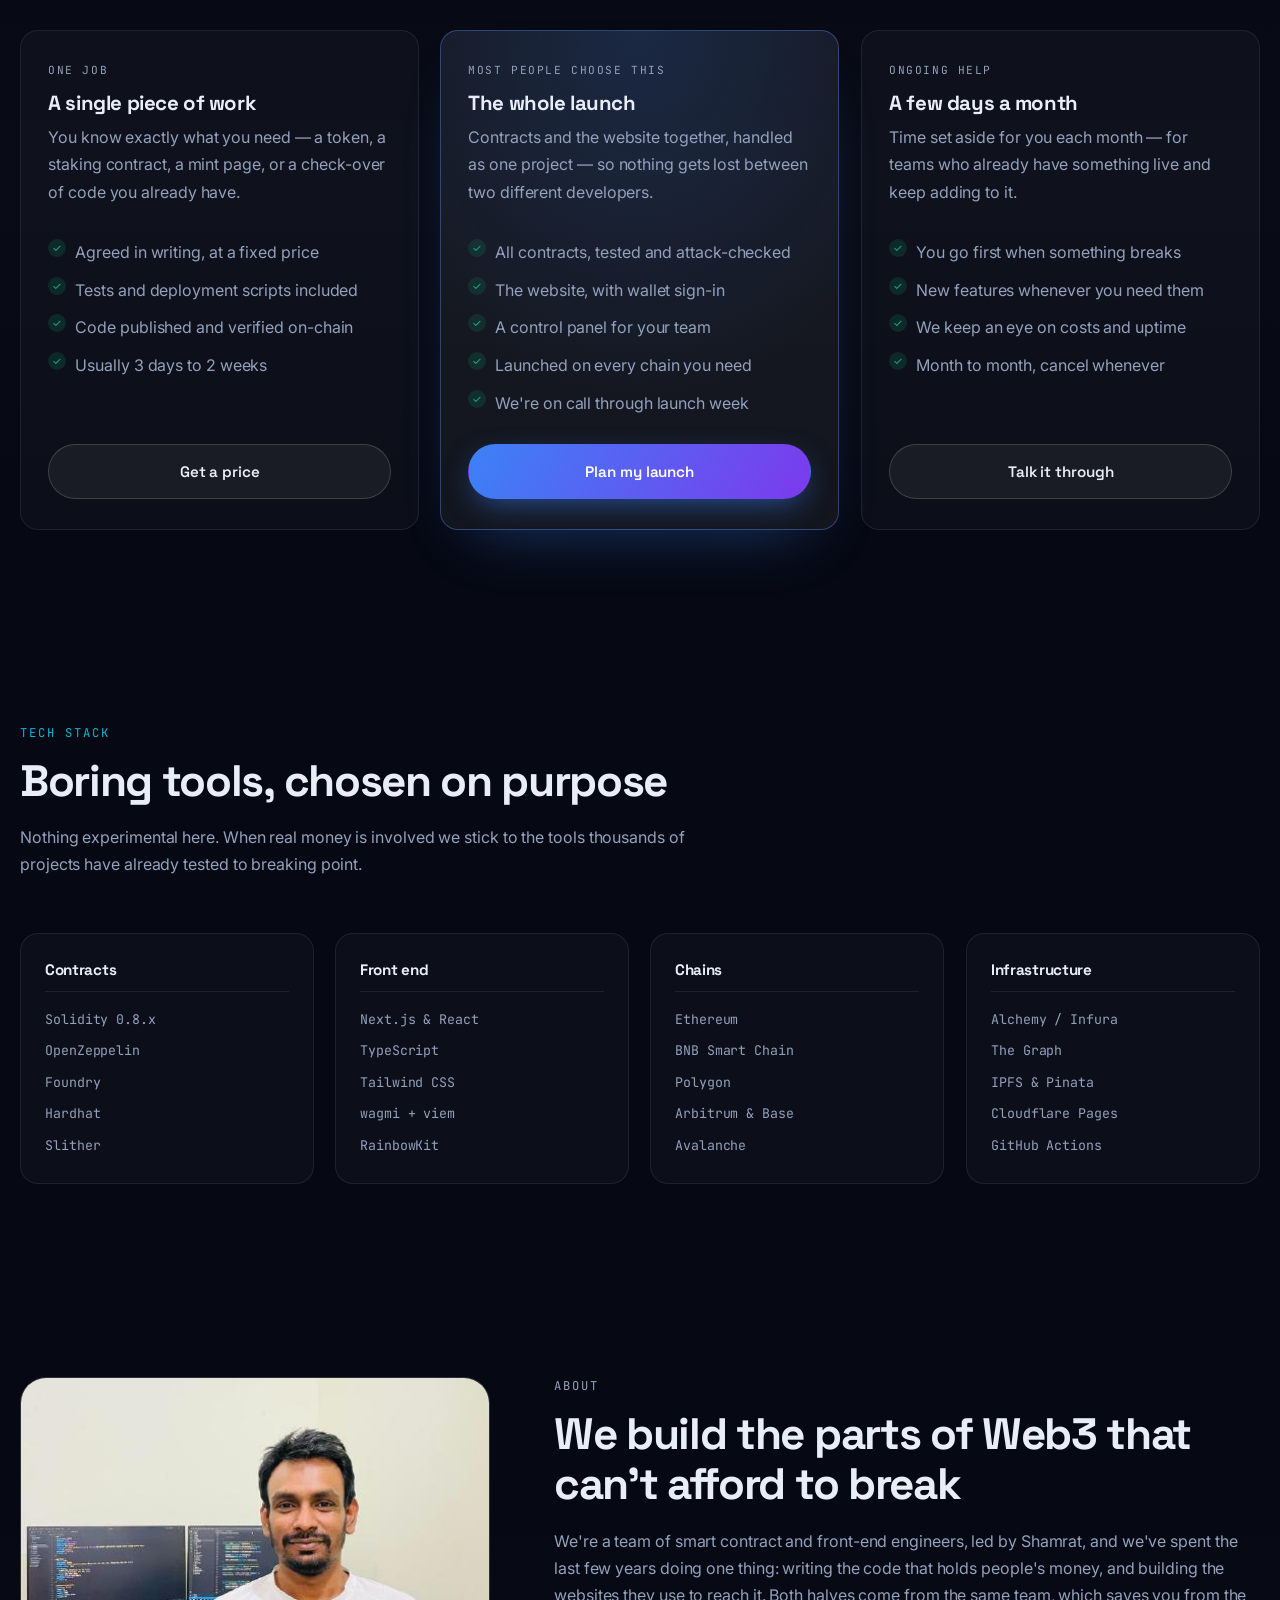
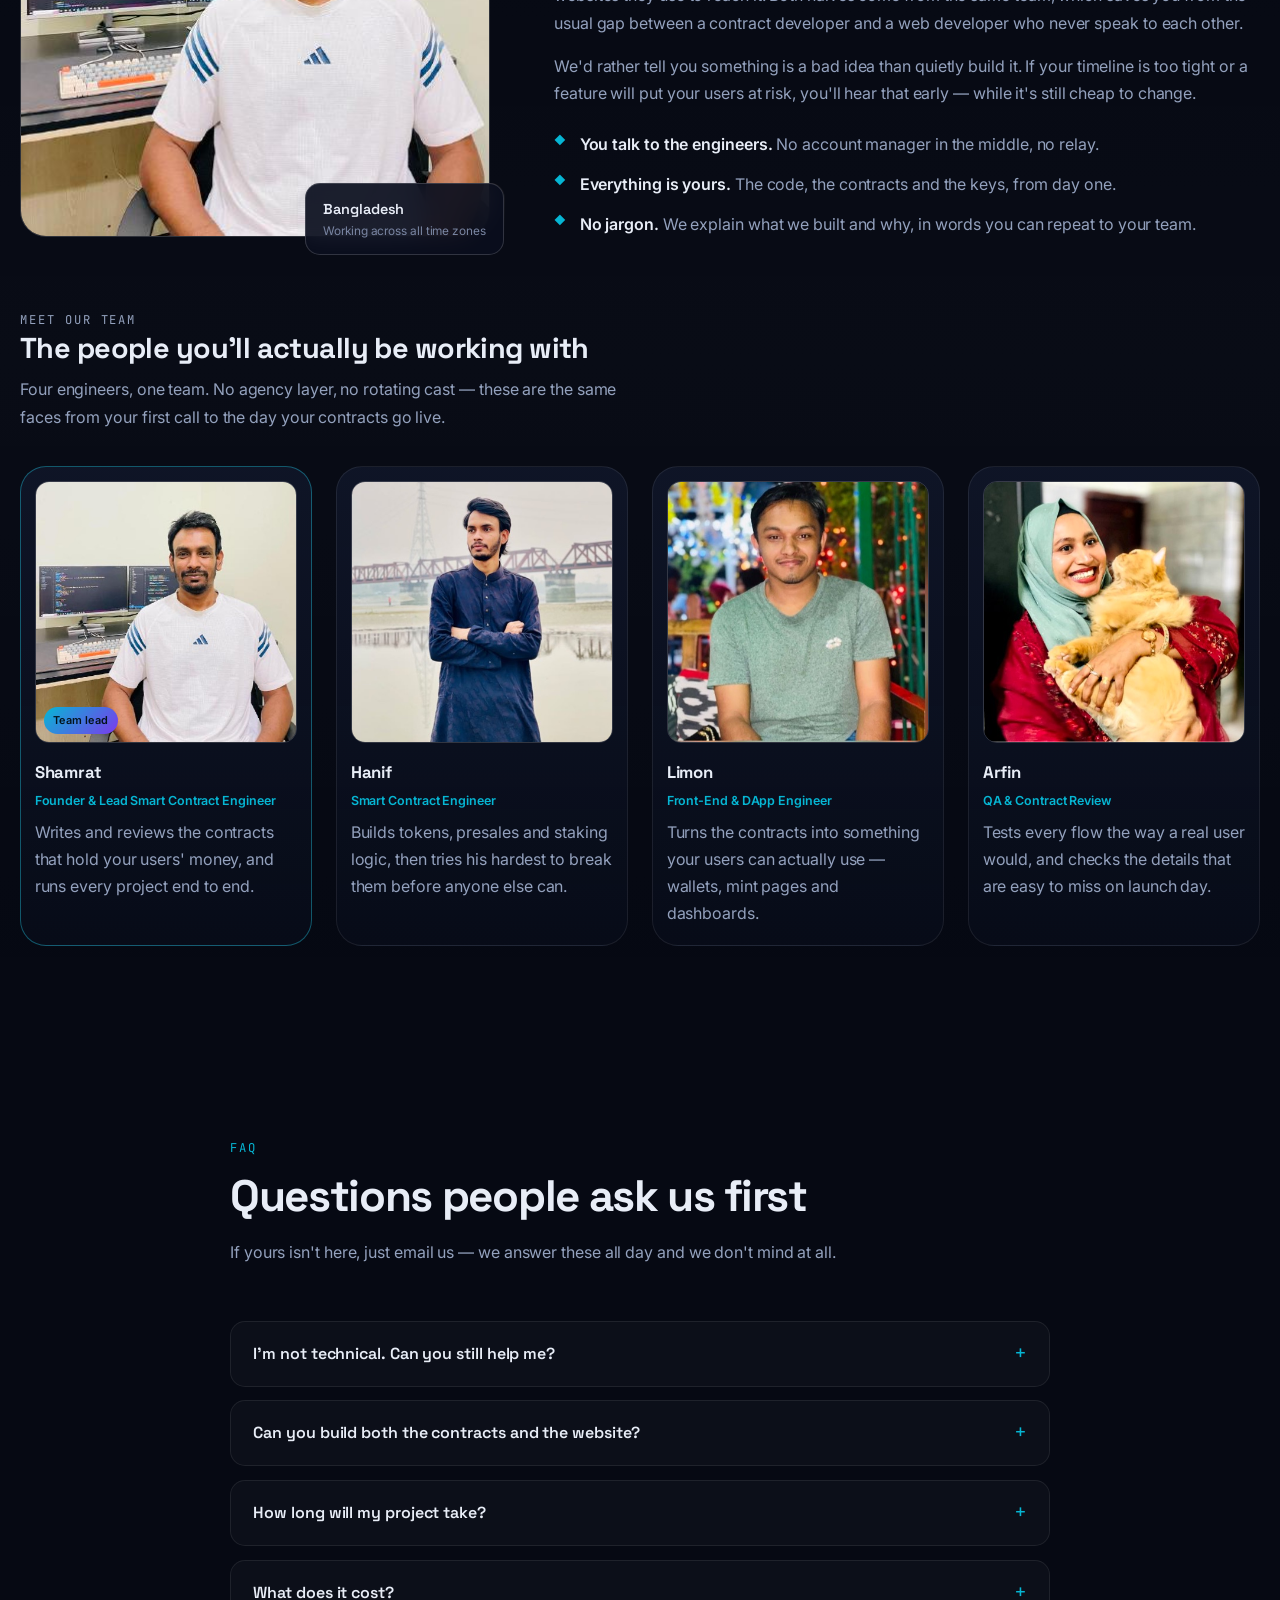
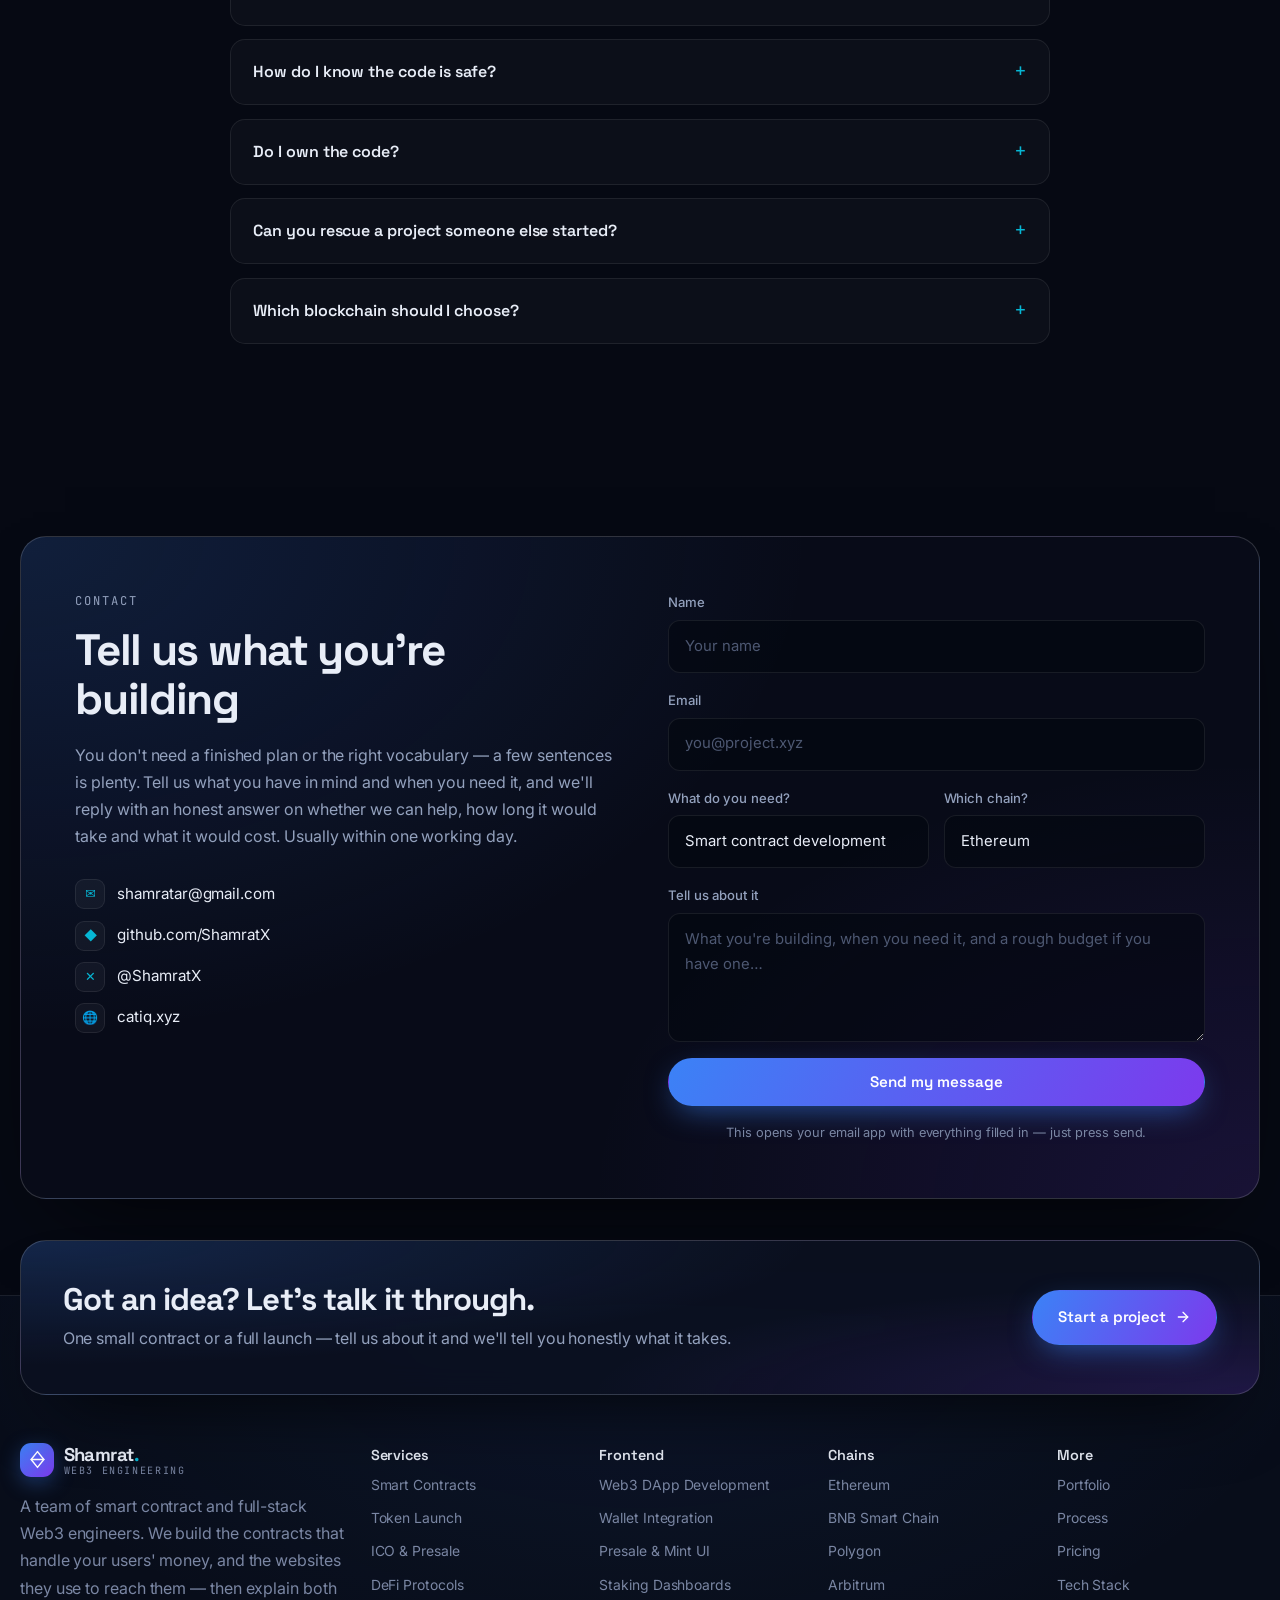
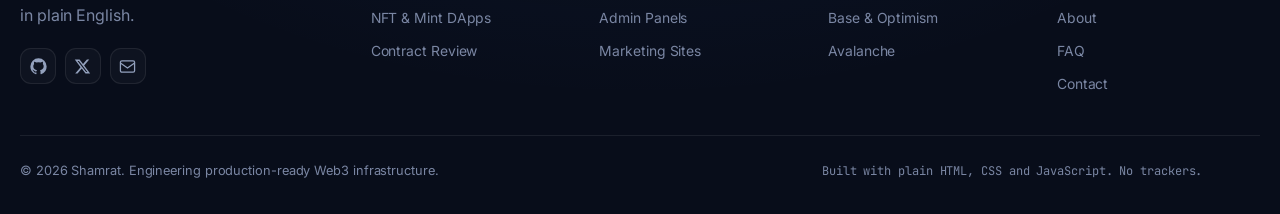
==== commit 4ef42aed: "fix(header): keep the sticky bar on screen in iOS Safari overflow-x: hidden on body made it a scroll" ====
--- a/index.html
+++ b/index.html
@@ -906,6 +906,7 @@
 
     <div class="container team-block">
       <header class="team-head reveal">
+        <p class="kicker">Meet our team</p>
         <h3 id="team-title">The people you'll actually be working with</h3>
         <p>
           Four engineers, one team. No agency layer, no rotating cast — these are the same faces
@@ -920,7 +921,7 @@
             <span class="member-tag">Team lead</span>
           </div>
           <h4 class="member-name">Shamrat</h4>
-          <p class="member-role">Founder &amp; Lead Smart Contract Engineer</p>
+          <p class="member-role"><span class="role-full">Founder &amp; Lead Smart Contract Engineer</span><span class="role-short">Team Lead</span></p>
           <p class="member-note">Writes and reviews the contracts that hold your users' money, and runs every project end to end.</p>
         </li>
 
@@ -929,7 +930,7 @@
             <img src="team-hanif.jpg" width="440" height="440" alt="Hanif, smart contract engineer" loading="lazy" decoding="async" />
           </div>
           <h4 class="member-name">Hanif</h4>
-          <p class="member-role">Smart Contract Engineer</p>
+          <p class="member-role"><span class="role-full">Smart Contract Engineer</span><span class="role-short">Smart Contracts</span></p>
           <p class="member-note">Builds tokens, presales and staking logic, then tries his hardest to break them before anyone else can.</p>
         </li>
 
@@ -938,7 +939,7 @@
             <img src="team-limon.jpg" width="440" height="440" alt="Limon, front-end and DApp engineer" loading="lazy" decoding="async" />
           </div>
           <h4 class="member-name">Limon</h4>
-          <p class="member-role">Front-End &amp; DApp Engineer</p>
+          <p class="member-role"><span class="role-full">Front-End &amp; DApp Engineer</span><span class="role-short">Front-End &amp; DApps</span></p>
           <p class="member-note">Turns the contracts into something your users can actually use — wallets, mint pages and dashboards.</p>
         </li>
 
@@ -947,7 +948,7 @@
             <img src="team-arfin.jpg" width="440" height="440" alt="Arfin, quality assurance and contract review" loading="lazy" decoding="async" />
           </div>
           <h4 class="member-name">Arfin</h4>
-          <p class="member-role">QA &amp; Contract Review</p>
+          <p class="member-role"><span class="role-full">QA &amp; Contract Review</span><span class="role-short">QA &amp; Review</span></p>
           <p class="member-note">Tests every flow the way a real user would, and checks the details that are easy to miss on launch day.</p>
         </li>
       </ul>
--- a/styles.css
+++ b/styles.css
@@ -19,6 +19,8 @@
   --radius: 18px;
   --radius-lg: 26px;
   --shell: min(1280px, 100% - 2.5rem);
+  /* Every sentence of body copy on the page renders at this one size. */
+  --body-size: 1rem;
   --font: "Inter", system-ui, -apple-system, "Segoe UI", sans-serif;
   --display: "Space Grotesk", var(--font);
   --mono: "JetBrains Mono", ui-monospace, "SFMono-Regular", monospace;
@@ -40,7 +42,13 @@
   font-size: 16.5px;
   line-height: 1.7;
   letter-spacing: -0.005em;
+  /* `overflow-x: hidden` here turns body into a scroll container, which breaks
+     the sticky header in Safari: it scrolls away and only comes back at the top
+     of the page. `clip` hides the same overflow without creating that scroll
+     container, so the header stays pinned. `hidden` is left first as a fallback
+     for browsers without clip support. */
   overflow-x: hidden;
+  overflow-x: clip;
   -webkit-font-smoothing: antialiased;
 }
 
@@ -152,13 +160,31 @@
   /* Above the nav backdrop so the header bar and its sheet stay legible. */
   z-index: 110;
   padding: 1rem 0;
-  transition: background 0.3s ease, border-color 0.3s ease, padding 0.3s ease;
+  transition: border-color 0.3s ease, padding 0.3s ease;
   border-bottom: 1px solid transparent;
 }
-.site-header.is-stuck {
+/* The bar's tint and blur sit on their own promoted layer rather than on
+   .site-header itself. iOS Safari drops a sticky element mid-scroll — most
+   visibly when scrolling back up — when that same element paints a
+   backdrop-filter; its own compositing layer keeps the bar on screen. The
+   promotion cannot go on .site-header, because a transform there would make it
+   the containing block for the fixed mobile menu sheet nested inside it. */
+.site-header::before {
+  content: "";
+  position: absolute;
+  inset: 0;
+  z-index: -1;
+  opacity: 0;
   background: rgba(6, 9, 19, 0.82);
   backdrop-filter: blur(18px) saturate(160%);
   -webkit-backdrop-filter: blur(18px) saturate(160%);
+  transform: translateZ(0);
+  -webkit-backface-visibility: hidden;
+  backface-visibility: hidden;
+  transition: opacity 0.3s ease;
+}
+.site-header.is-stuck::before { opacity: 1; }
+.site-header.is-stuck {
   border-bottom-color: var(--border);
   padding: 0.6rem 0;
 }
@@ -432,7 +458,6 @@
 }
 
 .lead {
-  font-size: clamp(1.03rem, 1.35vw, 1.16rem);
   color: var(--muted);
   max-width: 58ch;
   margin-top: 1.5rem;
@@ -623,7 +648,7 @@
   color: var(--cyan);
   margin-bottom: 0.85rem;
 }
-.section-sub { color: var(--muted); margin-top: 1.1rem; font-size: 1.03rem; }
+.section-sub { color: var(--muted); margin-top: 1.1rem; }
 
 .section-head--wide { max-width: 820px; }
 
@@ -710,12 +735,11 @@
 }
 .card-icon svg { width: 22px; height: 22px; }
 .card h3 { margin-bottom: 0.7rem; }
-.card p { color: var(--muted); font-size: 0.95rem; }
+.card p { color: var(--muted); }
 .card-list { margin-top: 1.1rem; display: grid; gap: 0.5rem; }
 .card-list li {
   position: relative;
   padding-left: 1.35rem;
-  font-size: 0.875rem;
   color: var(--faint);
 }
 .card-list li::before {
@@ -748,7 +772,7 @@
   color: var(--cyan);
   margin: 0.5rem 0 0.9rem;
 }
-.project p:not(.project-role) { color: var(--muted); font-size: 0.95rem; }
+.project p:not(.project-role) { color: var(--muted); }
 .tag {
   font-family: var(--mono);
   font-size: 0.68rem;
@@ -827,7 +851,7 @@
   box-shadow: 0 8px 20px -8px var(--c);
 }
 .chain h3 { font-size: 1.05rem; margin-bottom: 0.5rem; }
-.chain p { color: var(--muted); font-size: 0.9rem; }
+.chain p { color: var(--muted); }
 .chain ul { display: grid; gap: 0.4rem; margin-top: 1rem; }
 .chain li {
   position: relative;
@@ -865,7 +889,7 @@
   padding-top: 0.2rem;
 }
 .feature h3 { font-size: 1.02rem; margin-bottom: 0.35rem; }
-.feature p { color: var(--muted); font-size: 0.92rem; margin: 0; }
+.feature p { color: var(--muted); margin: 0; }
 
 .panel {
   position: sticky;
@@ -882,7 +906,6 @@
 .check-list li {
   position: relative;
   padding-left: 1.7rem;
-  font-size: 0.9rem;
   color: var(--muted);
 }
 .check-list li::before {
@@ -925,7 +948,7 @@
   margin-bottom: 0.7rem;
 }
 .plan h3 { font-size: 1.28rem; margin-bottom: 0.6rem; }
-.plan > p { color: var(--muted); font-size: 0.94rem; }
+.plan > p { color: var(--muted); }
 .plan .check-list { margin-top: 1.1rem; margin-bottom: 1.7rem; }
 .plan .btn { margin-top: auto; }
 
@@ -951,7 +974,7 @@
   margin-bottom: 0.9rem;
 }
 .step h3 { margin-bottom: 0.6rem; }
-.step p { color: var(--muted); font-size: 0.92rem; margin: 0; }
+.step p { color: var(--muted); margin: 0; }
 
 /* ---------- stack ---------- */
 .stack-grid { display: grid; grid-template-columns: repeat(4, 1fr); gap: 1.3rem; }
@@ -1005,7 +1028,6 @@
   position: relative;
   padding-left: 1.6rem;
   color: var(--muted);
-  font-size: 0.95rem;
 }
 .about-points strong { color: var(--text); }
 .about-points li::before {
@@ -1027,6 +1049,7 @@
 }
 .team-head p { color: var(--muted); margin: 0; }
 
+/* The whole team stays on a single row at every width. */
 .team-grid {
   display: grid;
   grid-template-columns: repeat(4, 1fr);
@@ -1068,6 +1091,7 @@
   position: absolute;
   left: 0.5rem;
   bottom: 0.5rem;
+  white-space: nowrap;
   padding: 0.28rem 0.6rem;
   border-radius: 999px;
   font-size: 0.68rem;
@@ -1088,9 +1112,42 @@
   margin: 0 0 0.5rem;
 }
 .member-note {
-  font-size: 0.85rem;
   color: var(--muted);
   margin: 0;
+}
+/* Roles carry a short label for the narrow phone cards. */
+.role-short { display: none; }
+
+/* ---------- one size for all body copy ----------
+   Descriptive paragraphs used to range from 0.85rem to 1.16rem depending on
+   which component they happened to sit in. They all resolve here instead, at
+   every breakpoint.
+
+   Labels (kickers, roles, tags, meta notes) keep their own smaller sizes on
+   purpose: they are labels, not prose. Every one of them carries a class,
+   while the descriptive paragraphs carry none, so :not([class]) separates the
+   two without having to list each label by hand. */
+.lead,
+.section-sub,
+.empty-state,
+.work-foot,
+.footer-blurb,
+.member-note,
+.about-points li,
+.check-list li,
+.card-list li,
+.card p:not([class]),
+.project p:not([class]),
+.chain p:not([class]),
+.feature p:not([class]),
+.plan > p:not([class]),
+.step p:not([class]),
+.about-copy p:not([class]),
+.contact-copy p:not([class]),
+.team-head p:not([class]),
+.faq details p:not([class]),
+.footer-cta p:not([class]) {
+  font-size: var(--body-size);
 }
 
 /* ---------- faq ---------- */
@@ -1126,7 +1183,6 @@
 .faq details[open] summary::after { transform: translateY(-50%) rotate(45deg); }
 .faq details p {
   color: var(--muted);
-  font-size: 0.94rem;
   padding-bottom: 1.25rem;
   margin: 0;
   max-width: 68ch;
@@ -1257,7 +1313,7 @@
   box-shadow: 0 40px 80px -40px rgba(0, 0, 0, 0.9);
 }
 .footer-cta h2 { font-size: clamp(1.4rem, 2.6vw, 1.95rem); }
-.footer-cta p { color: var(--muted); margin: 0.5rem 0 0; font-size: 0.95rem; }
+.footer-cta p { color: var(--muted); margin: 0.5rem 0 0; }
 
 .footer-grid {
   display: grid;
@@ -1267,7 +1323,7 @@
   border-bottom: 1px solid var(--border);
 }
 .footer-brand .brand { margin-bottom: 1rem; }
-.footer-blurb { color: var(--faint); font-size: 0.87rem; max-width: 34ch; }
+.footer-blurb { color: var(--faint); max-width: 34ch; }
 .footer-social { display: flex; gap: 0.55rem; margin-top: 1.2rem; }
 .footer-social a {
   display: grid;
@@ -1398,7 +1454,6 @@
 
 @media (max-width: 899px) {
   .grid--4, .grid--3 { grid-template-columns: repeat(2, 1fr); }
-  .team-grid { grid-template-columns: repeat(2, 1fr); }
   .steps, .chain-grid { grid-template-columns: repeat(2, 1fr); }
 }
 
@@ -1704,10 +1759,27 @@
   .footer-cta { margin-bottom: 2.2rem; padding: 1.6rem 1.4rem; }
   .footer-grid { gap: 1.6rem; padding-bottom: 1.8rem; }
   .about-points, .check-list, .card-list { gap: 0.5rem; }
-  /* Two across still fits two portraits comfortably on a phone, and keeps the
-     whole team visible without a long scroll. */
-  .member { padding: 0.6rem 0.6rem 0.8rem; }
-  .member-note { font-size: 0.8rem; }
+  /* Four across on a phone leaves each card only a quarter of the width, so
+     drop the card chrome and the blurb and give that space to the portrait.
+     Photo, name and role still read clearly at this size. */
+  .team-grid { gap: 0.5rem; }
+  .member {
+    padding: 0;
+    border: 0;
+    background: none;
+    text-align: center;
+  }
+  .member:hover { transform: none; }
+  .member-shot { margin-bottom: 0.5rem; border-radius: 12px; }
+  .member-note { display: none; }
+  .member-name { font-size: 0.82rem; margin-bottom: 0.1rem; }
+  .member-role { font-size: 0.66rem; line-height: 1.35; }
+  .role-full { display: none; }
+  .role-short { display: inline; }
+  /* A badge sitting on a quarter-width portrait covers the face, and the role
+     line already says who leads the team, so mark the lead with a ring instead. */
+  .member-tag { display: none; }
+  .member--lead .member-shot { border-color: rgba(34, 211, 238, 0.6); }
   .grid--2, .steps, .field-row { grid-template-columns: 1fr; }
   .float-card { display: none; }
   .hero-actions .btn { width: 100%; }
@@ -1725,7 +1797,6 @@
   .rail > * { flex: 0 0 86%; }
   .rail--narrow > * { flex: 0 0 74%; }
   h1 { font-size: 1.95rem; }
-  .lead { font-size: 0.98rem; }
   .eyebrow { font-size: 0.7rem; padding: 0.35rem 0.75rem; }
   .hero-trust { font-size: 0.74rem; }
   .stat { padding: 1.1rem 0.75rem; }
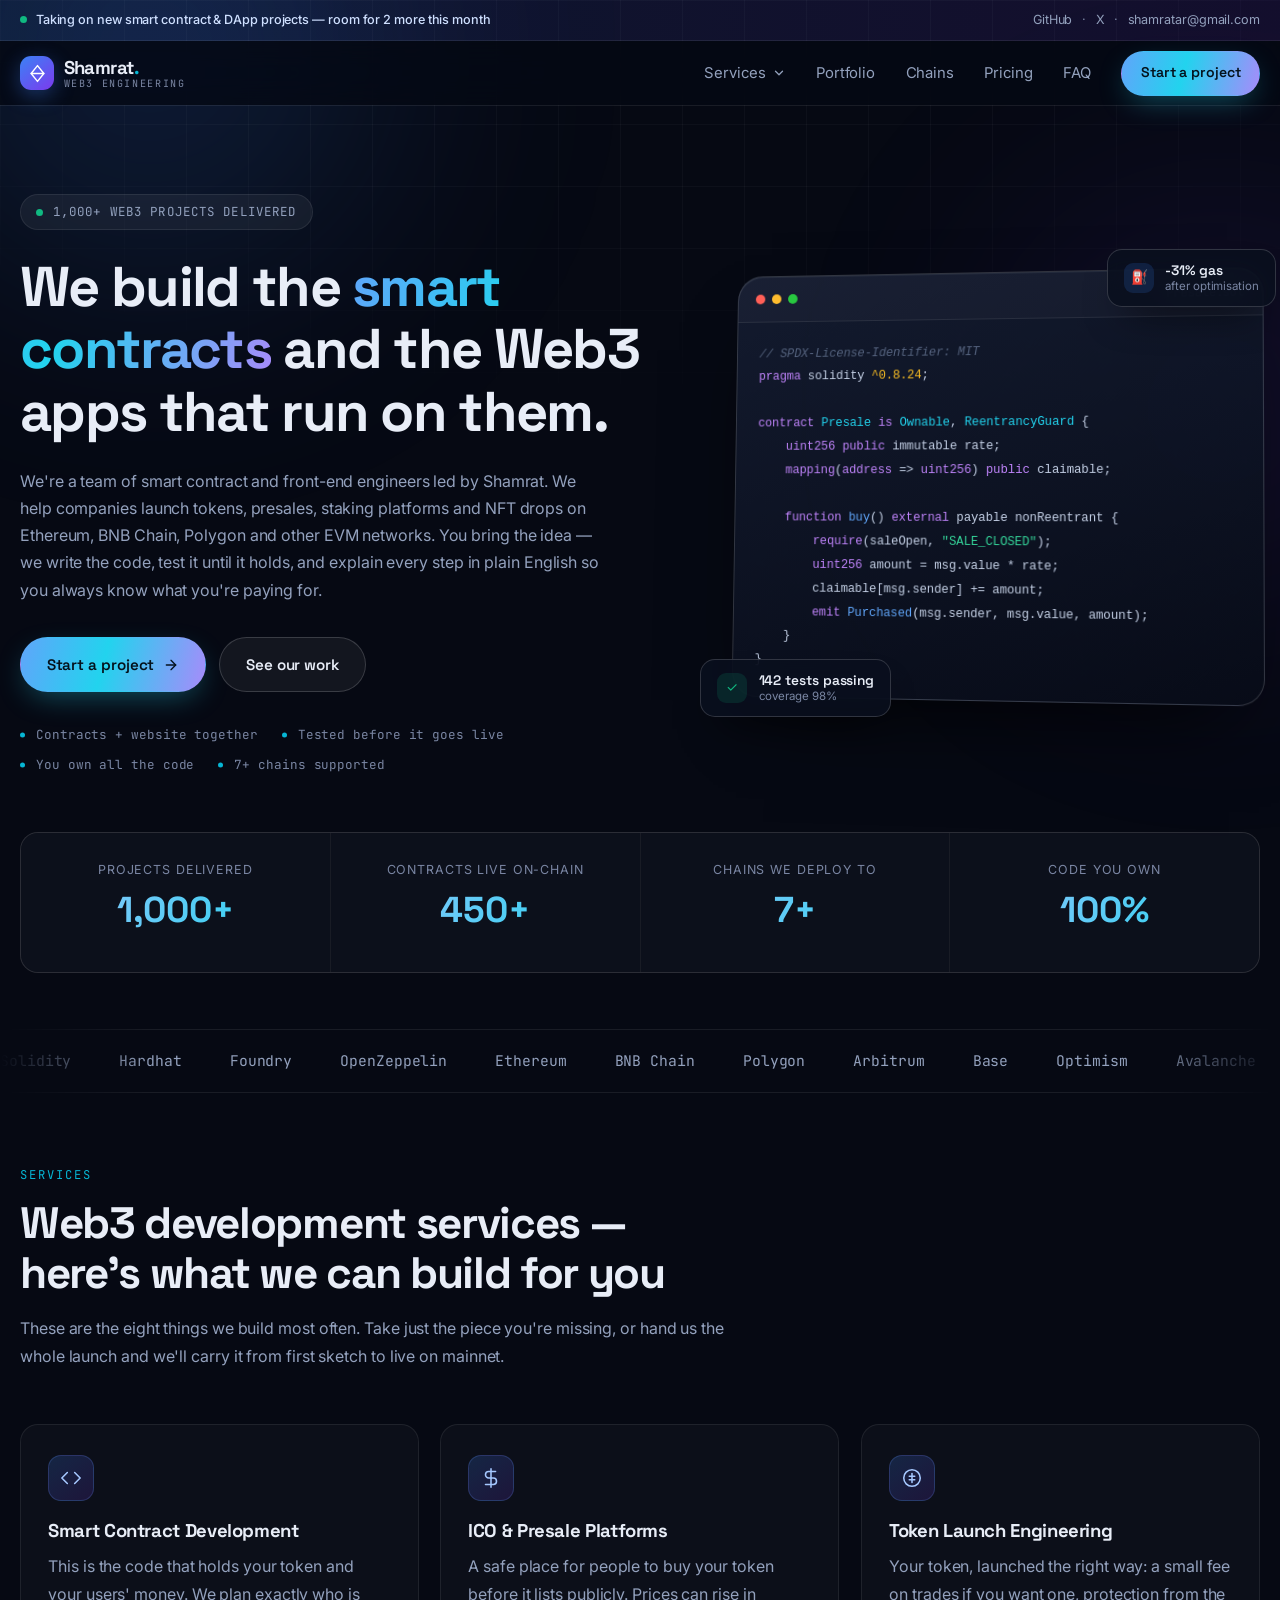
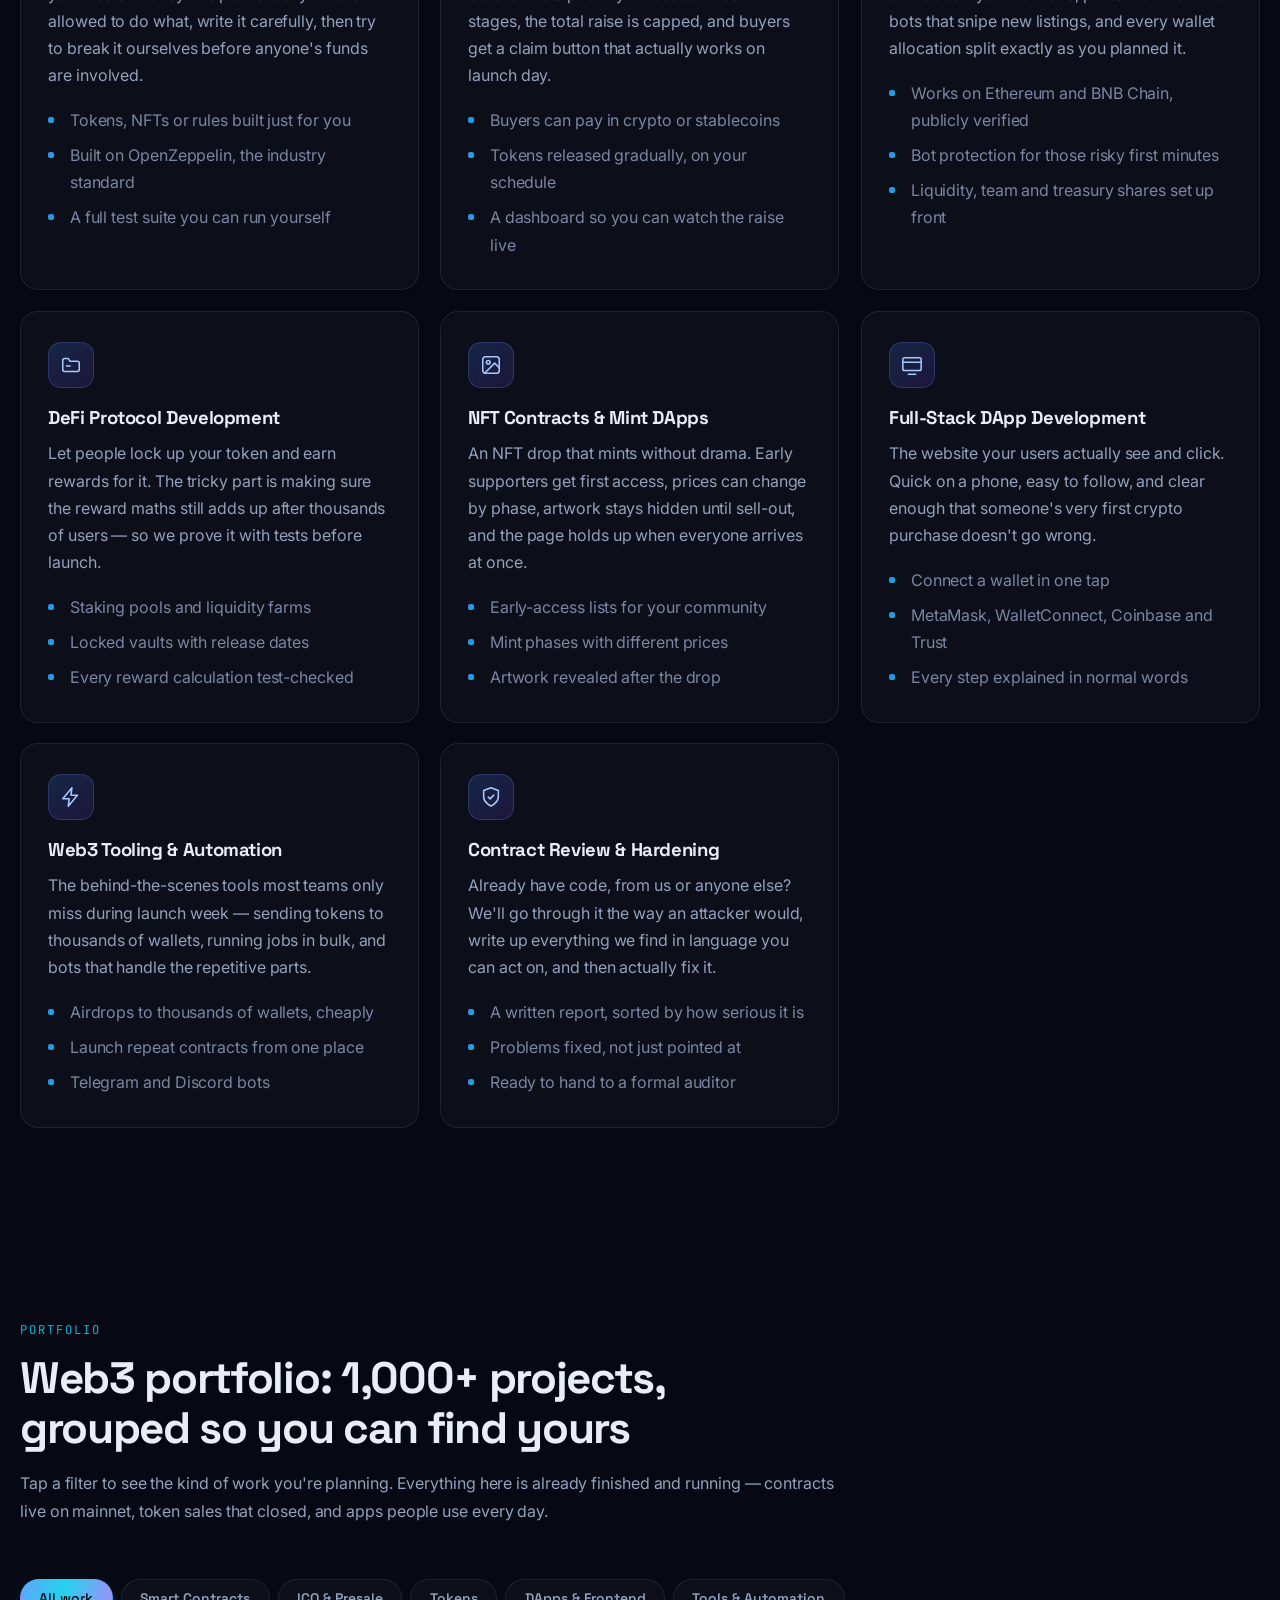
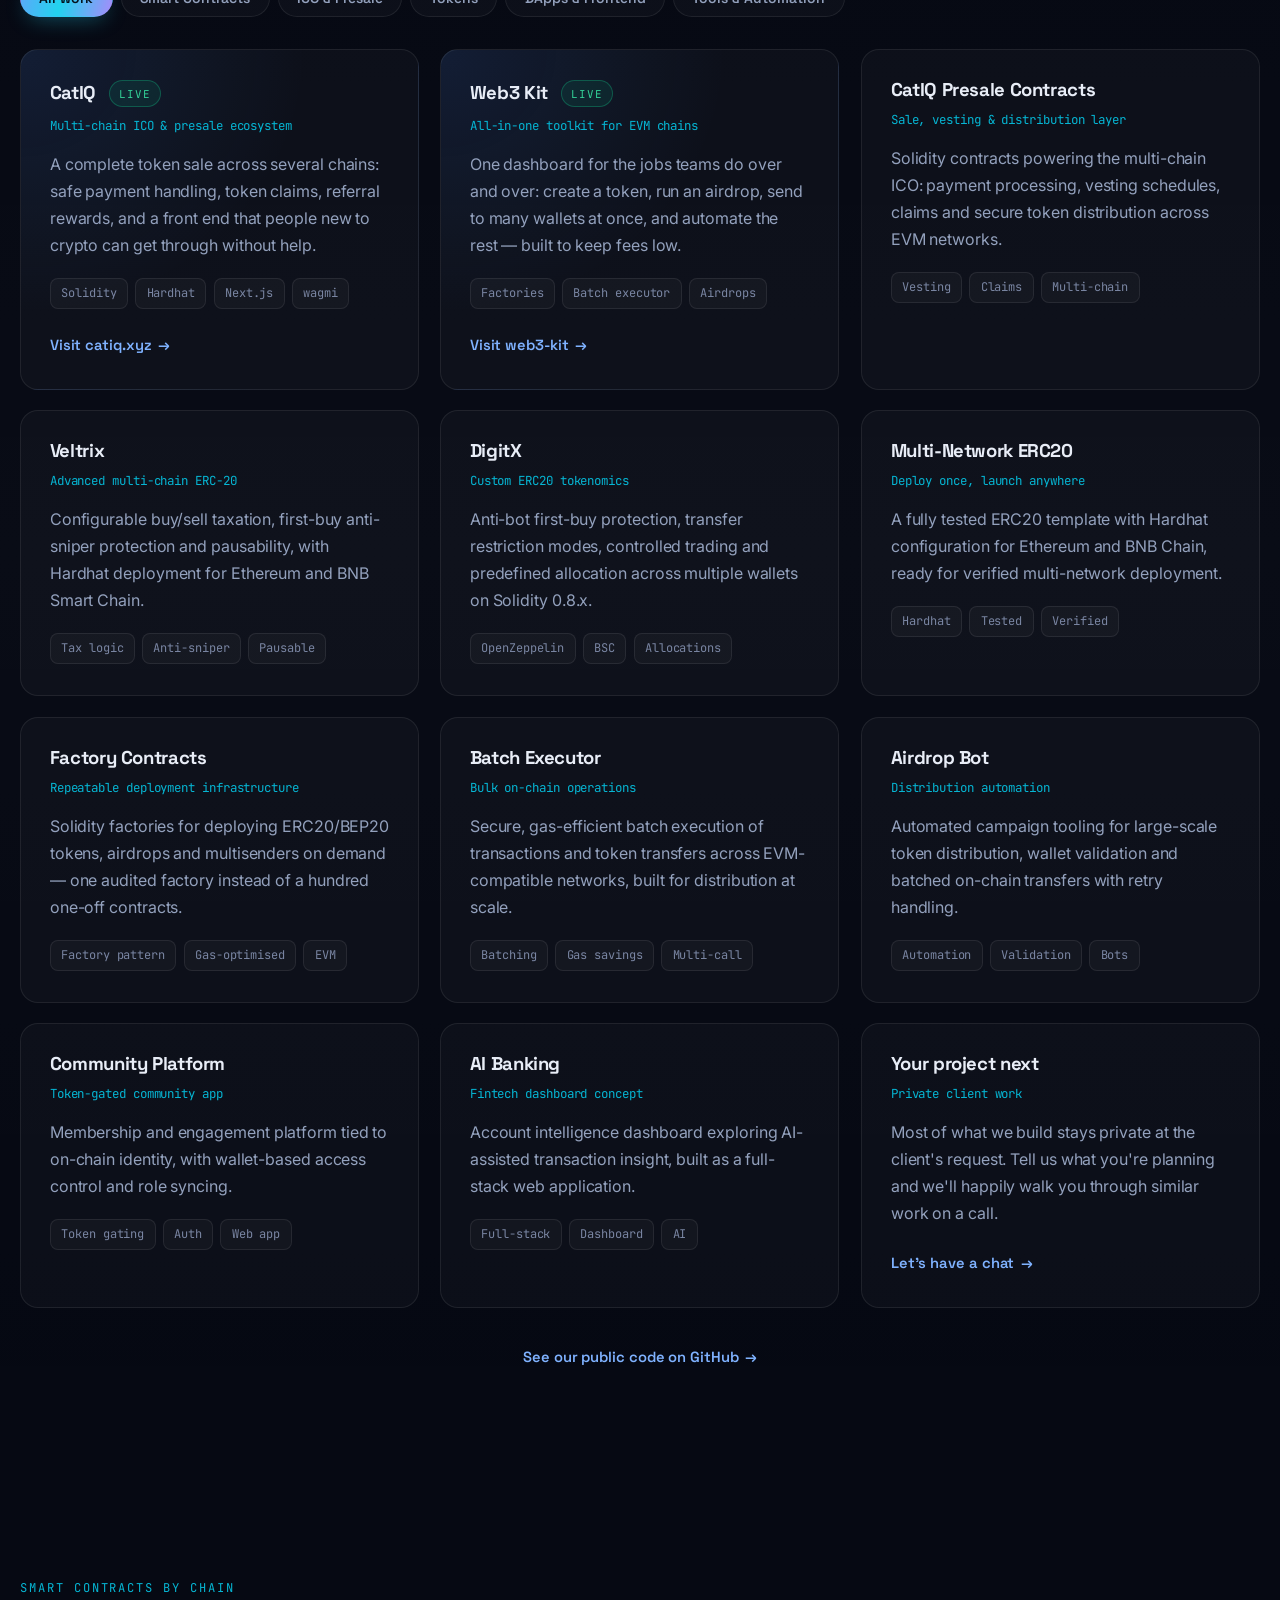
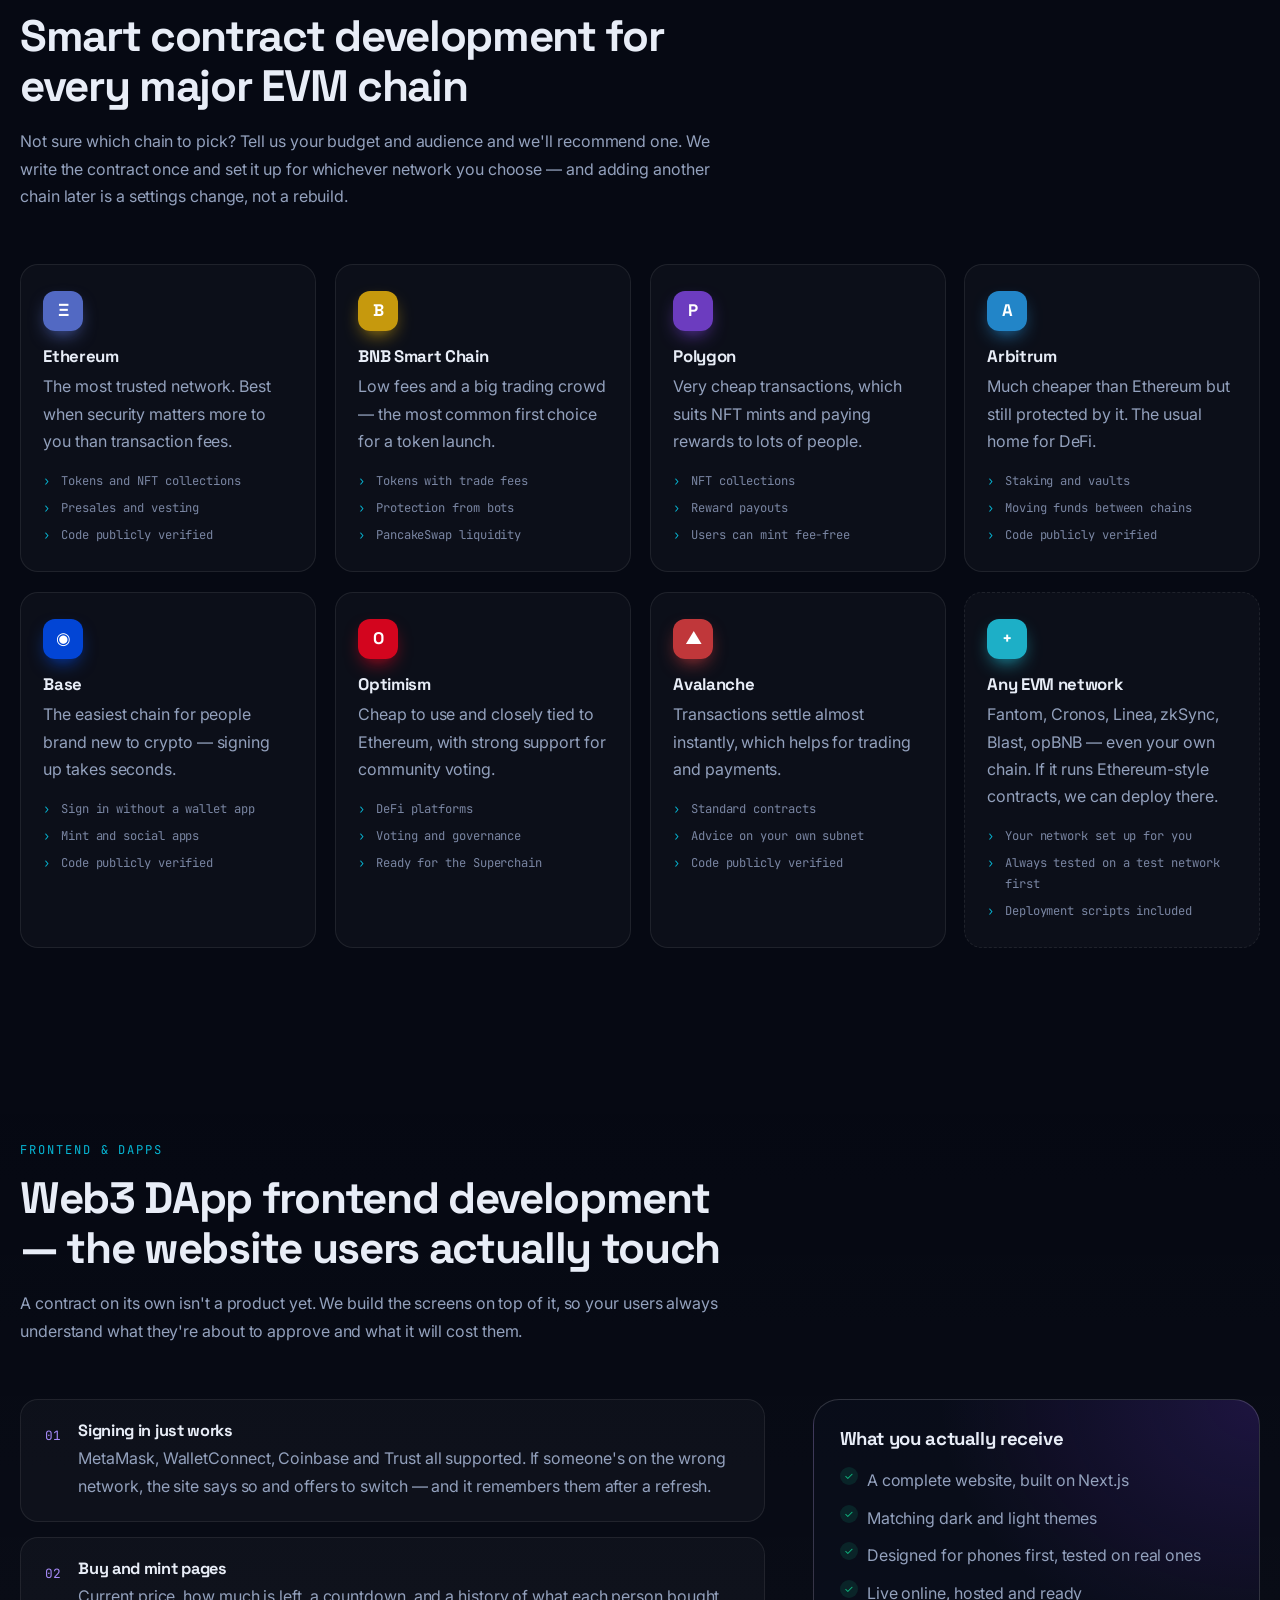
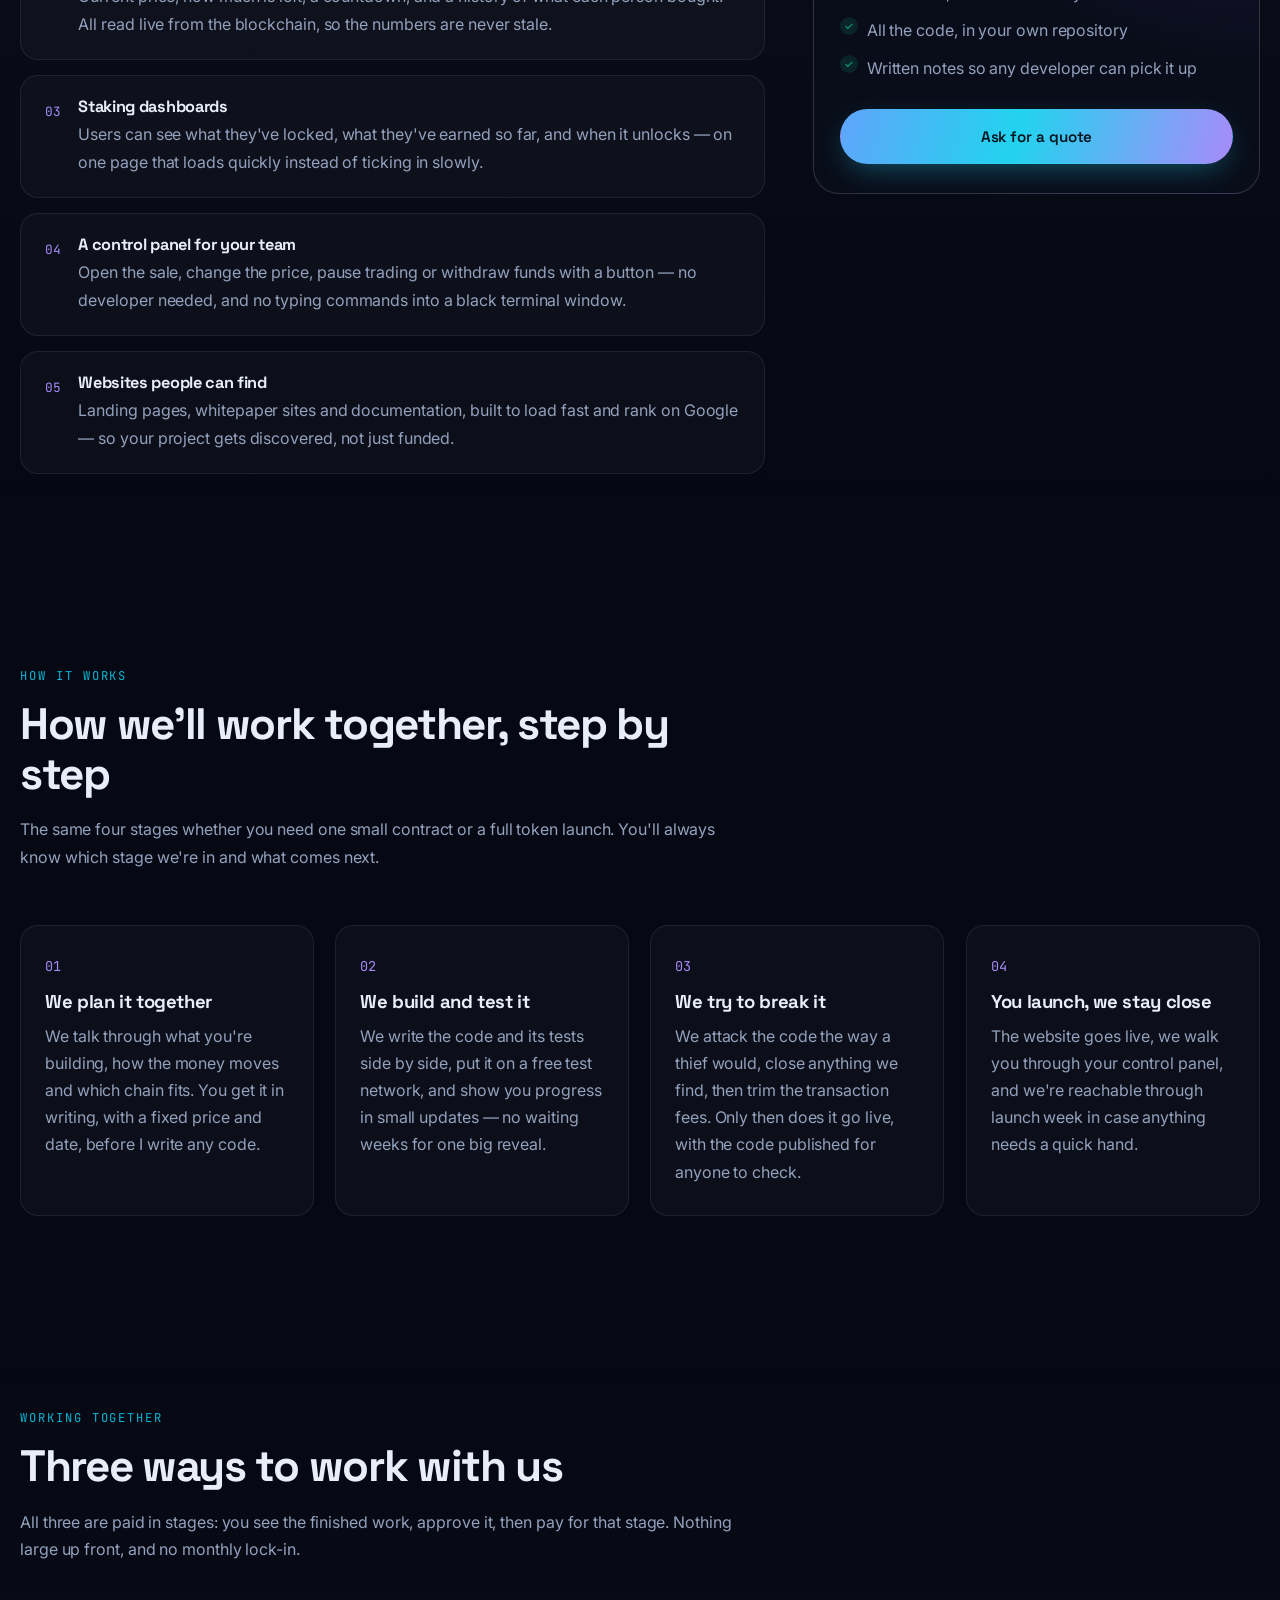
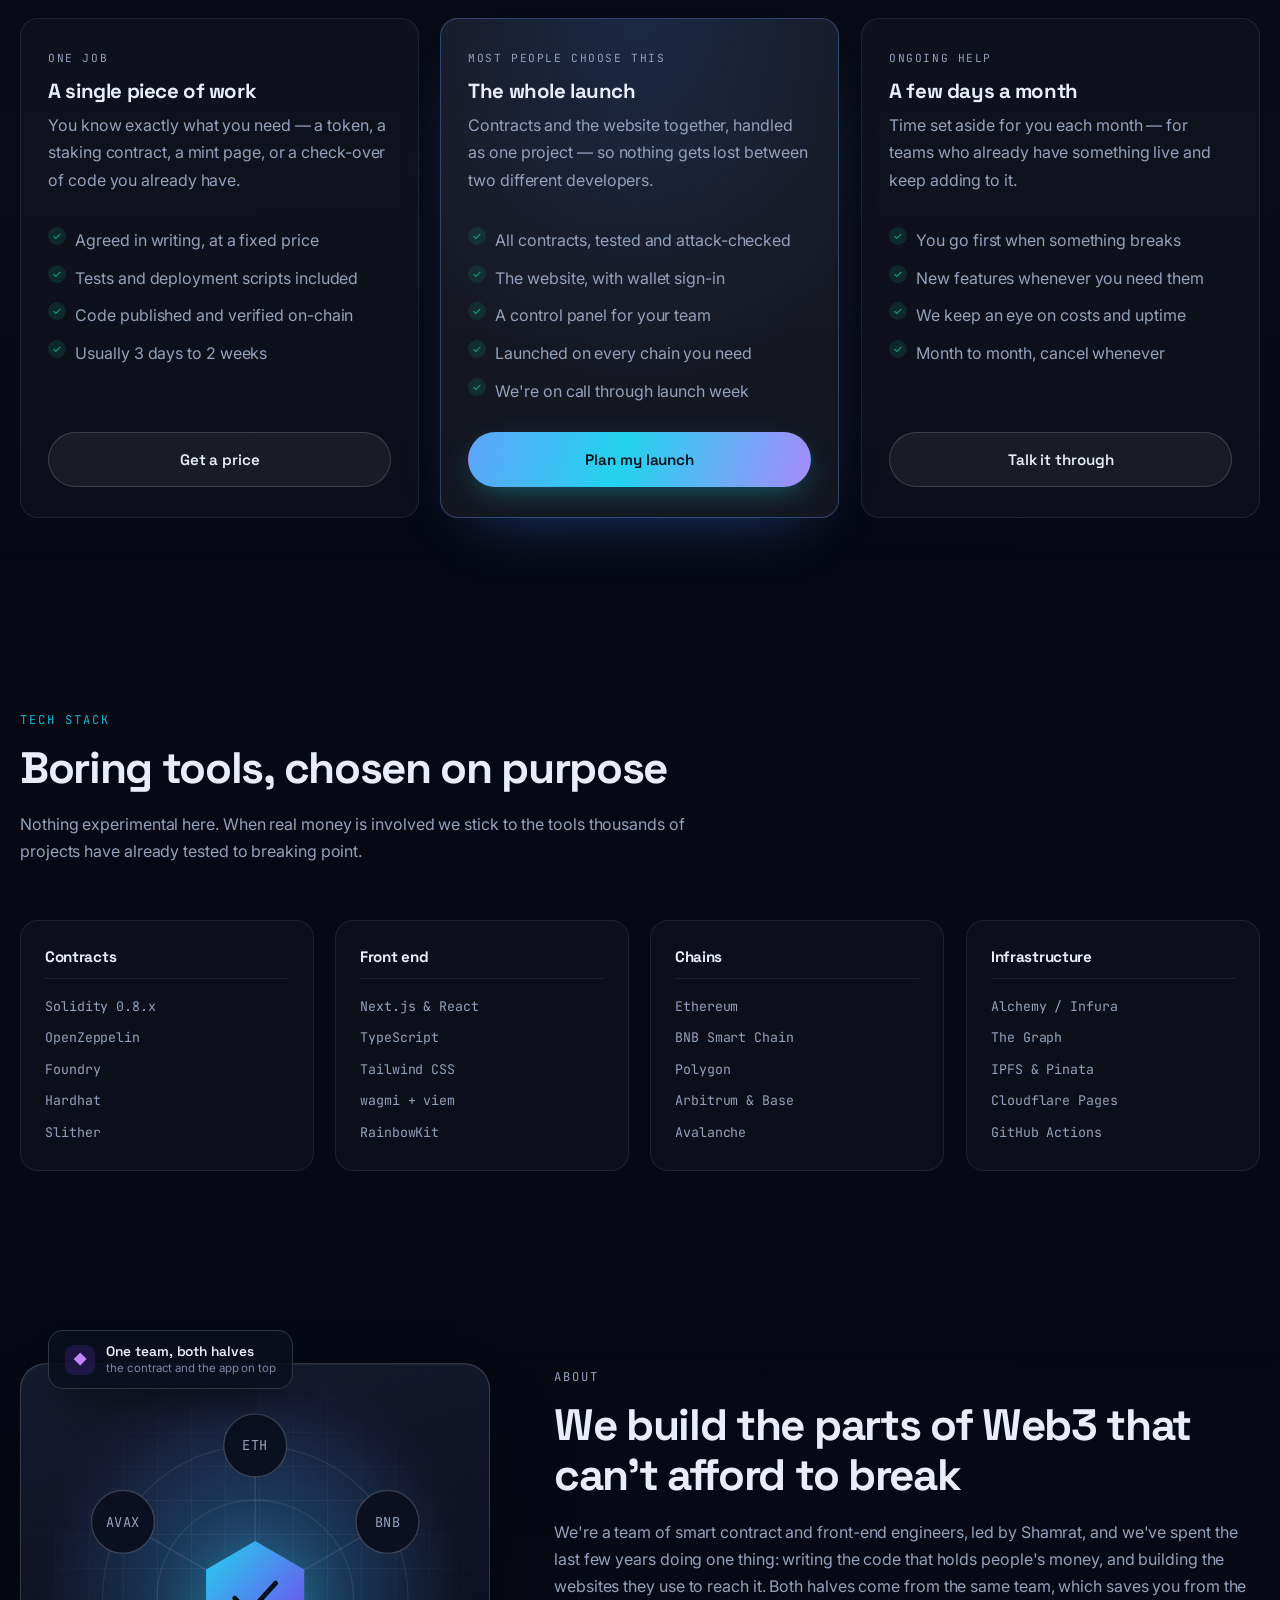
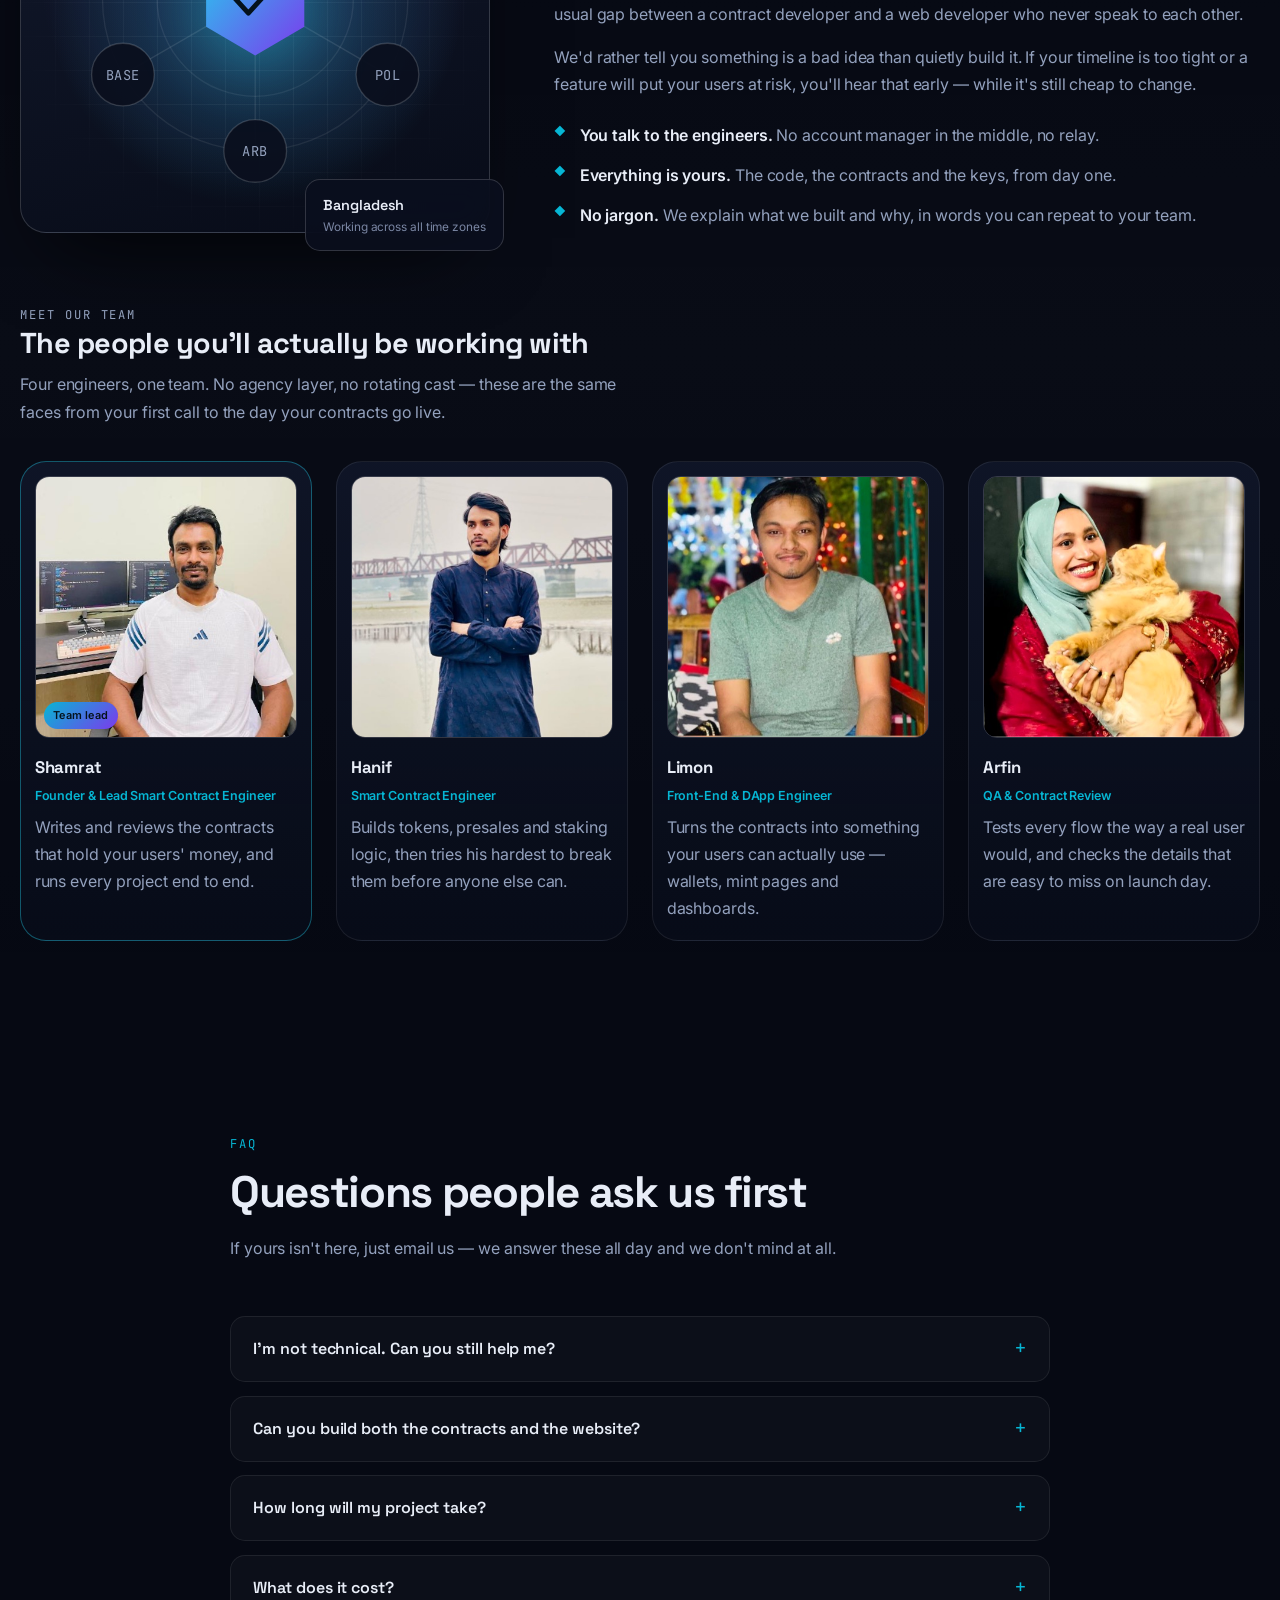
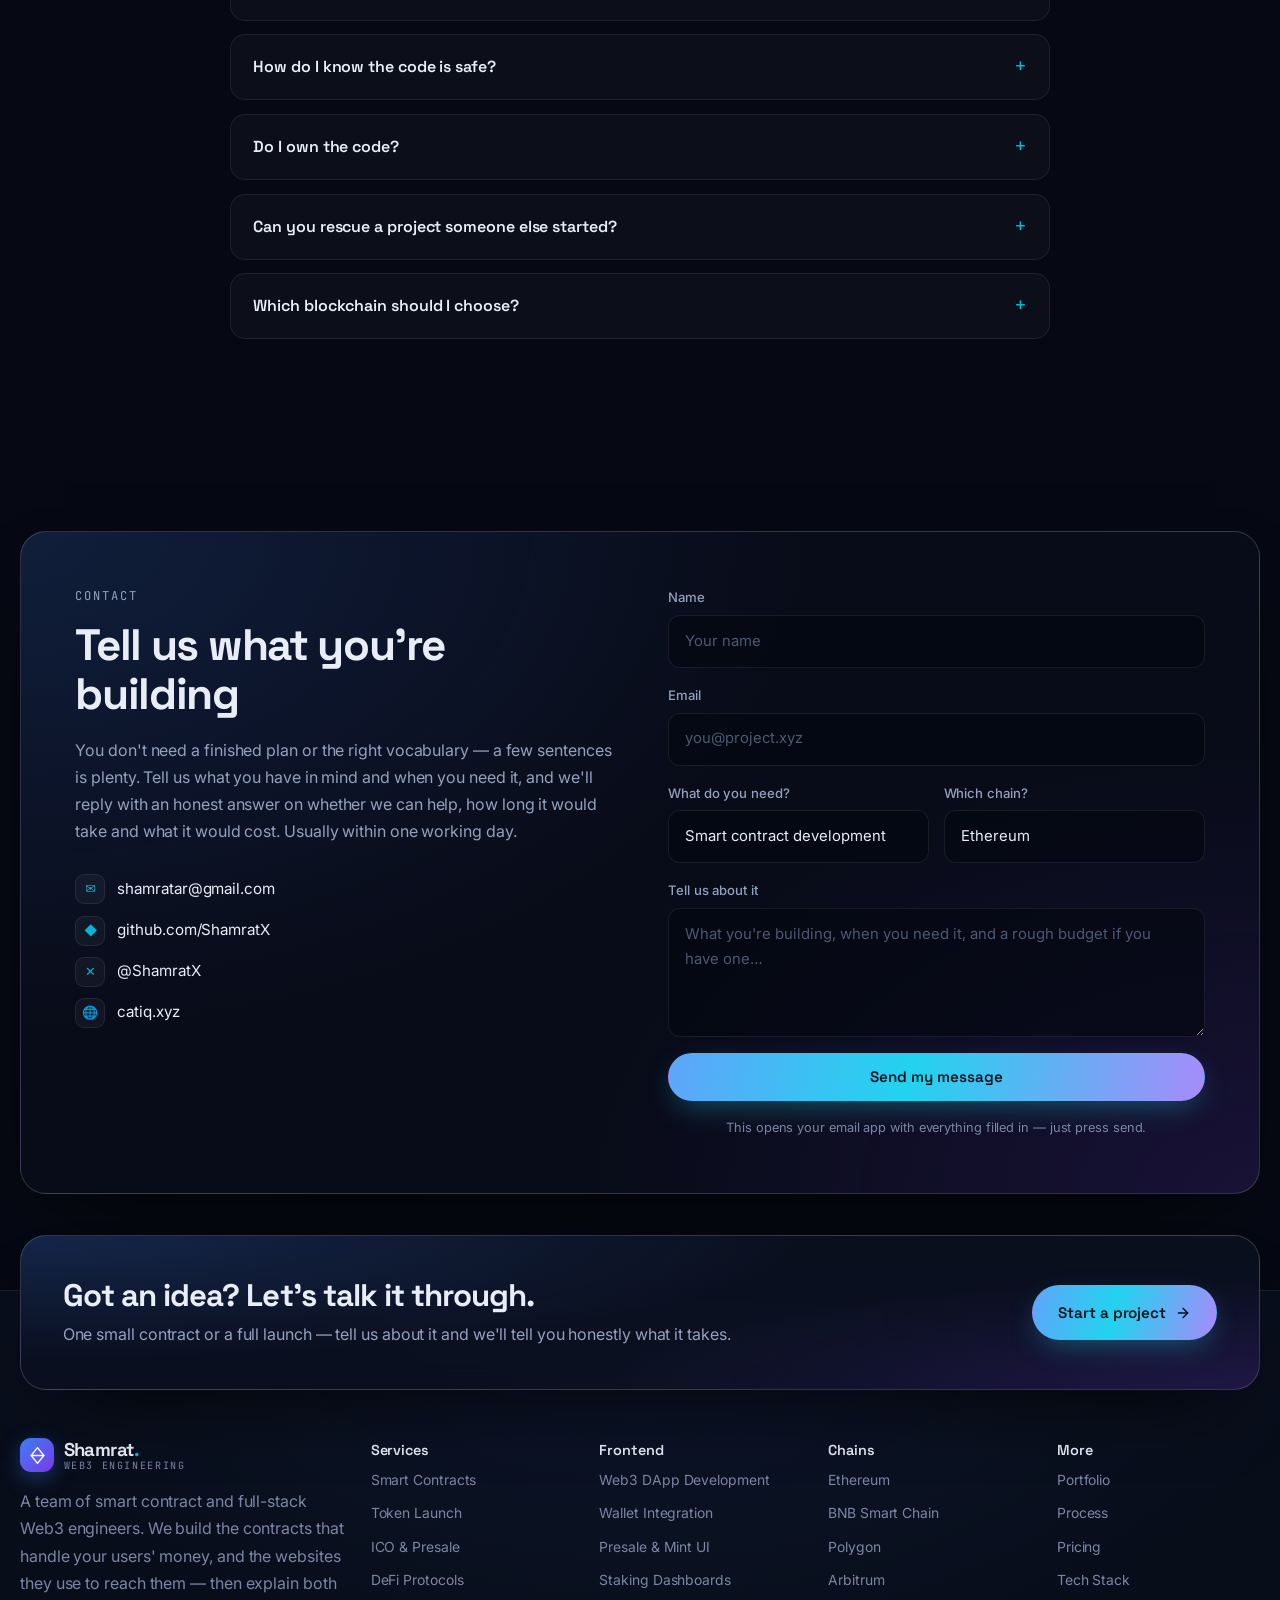
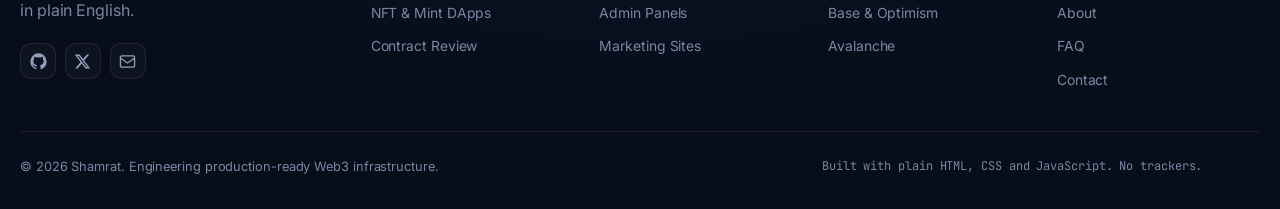
==== commit 83aabdb4: "feat(about): swap the photo for a multi-chain graphic; retune header and CTA - About: inline SVG of " ====
--- a/index.html
+++ b/index.html
@@ -42,11 +42,30 @@
 <link rel="stylesheet" href="styles.css" />
 <script>
   document.documentElement.classList.add("js");
-  /* Opt out of the browser restoring the old scroll position on reload, so a
-     refresh always starts at the top. Set here rather than in main.js because
-     it has to run before the browser attempts the restore. Deep links such as
-     /#contact still jump to their section: that is the hash, not a restore. */
+  /* A reload always starts at the top of the page, wherever the reader was.
+     Two separate things would otherwise put them back mid-page, and both have
+     to be handled here, before the browser acts on them.
+
+     1. Restoring the previous scroll position.
+     2. Jumping to the #section in the address bar, which is left there by the
+        menu links, so refreshing on a category would land back on it.
+
+     Dropping the hash on a reload only affects reloads: following a shared
+     link such as /#contact is a fresh navigation and still lands on that
+     section. */
   if ("scrollRestoration" in history) history.scrollRestoration = "manual";
+
+  var isReload = false;
+  try {
+    var entry = performance.getEntriesByType("navigation")[0];
+    if (entry) isReload = entry.type === "reload";
+    else if (performance.navigation) isReload = performance.navigation.type === 1;
+  } catch (e) {
+    /* Navigation Timing unavailable; treat it as a normal navigation. */
+  }
+  if (isReload && location.hash) {
+    history.replaceState(null, "", location.pathname + location.search);
+  }
 </script>
 
 <script type="application/ld+json">
@@ -876,7 +895,60 @@
   <section class="section section--alt" id="about" aria-labelledby="about-title">
     <div class="container about-inner">
       <div class="about-media reveal">
-        <img src="shamrat.jpg" width="460" height="460" alt="Shamrat, founder and lead smart contract engineer, at his workstation" loading="lazy" decoding="async" />
+        <div class="av-panel">
+          <svg class="av-net" viewBox="0 0 320 320" aria-hidden="true" focusable="false">
+            <defs>
+              <linearGradient id="avCore" x1="0" y1="0" x2="1" y2="1">
+                <stop offset="0" stop-color="#22d3ee" />
+                <stop offset="1" stop-color="#7c3aed" />
+              </linearGradient>
+              <radialGradient id="avGlow" cx="50%" cy="50%" r="50%">
+                <stop offset="0" stop-color="#22d3ee" stop-opacity="0.3" />
+                <stop offset="1" stop-color="#22d3ee" stop-opacity="0" />
+              </radialGradient>
+            </defs>
+
+            <circle cx="160" cy="160" r="152" fill="url(#avGlow)" />
+            <circle class="av-ring" cx="160" cy="160" r="112" />
+            <circle class="av-ring" cx="160" cy="160" r="72" />
+
+            <g class="av-links">
+              <line x1="160" y1="160" x2="160" y2="48" />
+              <line x1="160" y1="160" x2="257" y2="104" />
+              <line x1="160" y1="160" x2="257" y2="216" />
+              <line x1="160" y1="160" x2="160" y2="272" />
+              <line x1="160" y1="160" x2="63" y2="216" />
+              <line x1="160" y1="160" x2="63" y2="104" />
+            </g>
+
+            <g class="av-links">
+              <line class="av-pulse" x1="160" y1="160" x2="160" y2="48" />
+              <line class="av-pulse" style="animation-delay: -0.6s" x1="160" y1="160" x2="257" y2="104" />
+              <line class="av-pulse" style="animation-delay: -1.2s" x1="160" y1="160" x2="257" y2="216" />
+              <line class="av-pulse" style="animation-delay: -1.8s" x1="160" y1="160" x2="160" y2="272" />
+              <line class="av-pulse" style="animation-delay: -2.4s" x1="160" y1="160" x2="63" y2="216" />
+              <line class="av-pulse" style="animation-delay: -3s" x1="160" y1="160" x2="63" y2="104" />
+            </g>
+
+            <g class="av-nodes">
+              <g><circle cx="160" cy="48" r="23" /><text x="160" y="48">ETH</text></g>
+              <g><circle cx="257" cy="104" r="23" /><text x="257" y="104">BNB</text></g>
+              <g><circle cx="257" cy="216" r="23" /><text x="257" y="216">POL</text></g>
+              <g><circle cx="160" cy="272" r="23" /><text x="160" y="272">ARB</text></g>
+              <g><circle cx="63" cy="216" r="23" /><text x="63" y="216">BASE</text></g>
+              <g><circle cx="63" cy="104" r="23" /><text x="63" y="104">AVAX</text></g>
+            </g>
+
+            <path class="av-core" d="M160 118 L196 139 L196 181 L160 202 L124 181 L124 139 Z" />
+            <path class="av-check" d="M145 160 l10 11 l20 -22" />
+          </svg>
+        </div>
+
+        <div class="float-card av-float" aria-hidden="true">
+          <span class="float-icon">◆</span>
+          <div><strong>One team, both halves</strong><span>the contract and the app on top</span></div>
+        </div>
+
         <div class="about-badge">
           <strong>Bangladesh</strong>
           <span>Working across all time zones</span>
--- a/styles.css
+++ b/styles.css
@@ -21,6 +21,16 @@
   --shell: min(1280px, 100% - 2.5rem);
   /* Every sentence of body copy on the page renders at this one size. */
   --body-size: 1rem;
+  /* The gradient on "smart contracts" in the headline. Shared with the primary
+     button so the two are the same colour by definition, not by copy. */
+  --brand-gradient: linear-gradient(105deg, #60a5fa, #22d3ee 45%, #a78bfa);
+  /* Primary action colour. Dark ink, not white: these are light tints meant
+     for text on a dark page, and white sits at 1.8:1 on the cyan midpoint.
+     Dark ink is 6.96:1 at its worst point. */
+  --cta: var(--brand-gradient);
+  --cta-ink: #04121c;
+  --cta-glow: rgba(34, 211, 238, 0.4);
+  --cta-glow-strong: rgba(34, 211, 238, 0.58);
   --font: "Inter", system-ui, -apple-system, "Segoe UI", sans-serif;
   --display: "Space Grotesk", var(--font);
   --mono: "JetBrains Mono", ui-monospace, "SFMono-Regular", monospace;
@@ -159,9 +169,11 @@
   top: 0;
   /* Above the nav backdrop so the header bar and its sheet stay legible. */
   z-index: 110;
-  padding: 1rem 0;
-  transition: border-color 0.3s ease, padding 0.3s ease;
-  border-bottom: 1px solid transparent;
+  /* The compact height is used at every scroll position, not just once the
+     reader has scrolled: a bar that shrinks on the first scroll shifts the
+     whole page under their thumb. */
+  padding: 0.6rem 0;
+  border-bottom: 1px solid var(--border);
 }
 /* The bar's tint and blur sit on their own promoted layer rather than on
    .site-header itself. iOS Safari drops a sticky element mid-scroll — most
@@ -174,19 +186,21 @@
   position: absolute;
   inset: 0;
   z-index: -1;
-  opacity: 0;
+  /* Always on. The bar used to be transparent until the reader scrolled 12px,
+     which left the logo and links floating over the hero with nothing behind
+     them at the one position every visitor starts from. */
+  opacity: 1;
   background: rgba(6, 9, 19, 0.82);
   backdrop-filter: blur(18px) saturate(160%);
   -webkit-backdrop-filter: blur(18px) saturate(160%);
   transform: translateZ(0);
   -webkit-backface-visibility: hidden;
   backface-visibility: hidden;
-  transition: opacity 0.3s ease;
-}
-.site-header.is-stuck::before { opacity: 1; }
+}
+/* Scrolling no longer changes the bar's size, so it lifts off the page with a
+   shadow instead. */
 .site-header.is-stuck {
-  border-bottom-color: var(--border);
-  padding: 0.6rem 0;
+  box-shadow: 0 12px 30px -20px rgba(0, 0, 0, 0.95);
 }
 
 .header-inner {
@@ -397,11 +411,11 @@
 }
 .btn svg { width: 16px; height: 16px; }
 .btn--primary {
-  color: #fff;
-  background: linear-gradient(120deg, var(--blue), var(--violet));
-  box-shadow: 0 10px 30px -8px rgba(59, 130, 246, 0.6);
-}
-.btn--primary:hover { transform: translateY(-2px); box-shadow: 0 16px 36px -8px rgba(59, 130, 246, 0.75); }
+  color: var(--cta-ink);
+  background: var(--cta);
+  box-shadow: 0 10px 30px -8px var(--cta-glow);
+}
+.btn--primary:hover { transform: translateY(-2px); box-shadow: 0 16px 36px -8px var(--cta-glow-strong); }
 .btn--ghost {
   color: var(--text);
   background: var(--surface-strong);
@@ -451,7 +465,7 @@
 }
 
 .grad {
-  background: linear-gradient(105deg, #60a5fa, #22d3ee 45%, #a78bfa);
+  background: var(--brand-gradient);
   -webkit-background-clip: text;
   background-clip: text;
   color: transparent;
@@ -683,11 +697,13 @@
   transition: color 0.2s ease, border-color 0.2s ease, background 0.2s ease, transform 0.2s ease;
 }
 .filter:hover { color: var(--text); border-color: var(--border-strong); transform: translateY(-2px); }
+/* The selected filter is the same kind of accent surface as the primary
+   button, so it follows the same token rather than keeping the old purple. */
 .filter.is-active {
-  color: #fff;
+  color: var(--cta-ink);
   border-color: transparent;
-  background: linear-gradient(120deg, var(--blue), var(--violet));
-  box-shadow: 0 8px 22px -8px rgba(59, 130, 246, 0.65);
+  background: var(--cta);
+  box-shadow: 0 8px 22px -8px var(--cta-glow);
 }
 
 .project.is-hidden { display: none; }
@@ -1001,12 +1017,79 @@
   align-items: center;
 }
 .about-media { position: relative; }
-.about-media img {
-  width: 100%;
+
+/* Multi-chain verification graphic. Shares the hero card's frame and palette
+   so the two read as one family, but uses a network motif rather than a second
+   code sample. Drawn as inline SVG: no image to download, and it stays sharp
+   at any size. */
+.av-panel {
+  position: relative;
+  padding: clamp(0.5rem, 2vw, 1rem);
   border-radius: var(--radius-lg);
   border: 1px solid var(--border-strong);
-  filter: saturate(1.05);
-}
+  background:
+    radial-gradient(circle at 50% 45%, rgba(124, 58, 237, 0.18), transparent 62%),
+    linear-gradient(165deg, rgba(20, 28, 48, 0.95), rgba(8, 12, 24, 0.95));
+  box-shadow: 0 40px 80px -35px rgba(0, 0, 0, 0.85), inset 0 1px 0 rgba(255, 255, 255, 0.06);
+  overflow: hidden;
+}
+/* Faint grid, fading out at the edges so it never competes with the diagram. */
+.av-panel::before {
+  content: "";
+  position: absolute;
+  inset: 0;
+  background-image:
+    linear-gradient(rgba(255, 255, 255, 0.05) 1px, transparent 1px),
+    linear-gradient(90deg, rgba(255, 255, 255, 0.05) 1px, transparent 1px);
+  background-size: 34px 34px;
+  -webkit-mask-image: radial-gradient(circle at 50% 50%, #000 30%, transparent 76%);
+  mask-image: radial-gradient(circle at 50% 50%, #000 30%, transparent 76%);
+}
+.av-net { position: relative; display: block; width: 100%; height: auto; }
+.av-ring { fill: none; stroke: rgba(255, 255, 255, 0.075); }
+.av-links line { stroke: rgba(255, 255, 255, 0.1); stroke-width: 1; }
+/* A short dash runs each spoke in turn, reading as a transaction settling. */
+.av-pulse {
+  stroke: var(--cyan);
+  stroke-width: 1.8;
+  stroke-linecap: round;
+  stroke-dasharray: 9 112;
+  animation: av-travel 3.6s linear infinite;
+}
+@keyframes av-travel {
+  from { stroke-dashoffset: 121; }
+  to { stroke-dashoffset: 0; }
+}
+.av-nodes circle {
+  fill: rgba(10, 15, 30, 0.95);
+  stroke: var(--border-strong);
+  transition: stroke 0.25s ease;
+}
+.av-nodes g:hover circle { stroke: var(--cyan); }
+.av-nodes text {
+  fill: var(--muted);
+  font-family: var(--mono);
+  font-size: 10px;
+  letter-spacing: 0.04em;
+  text-anchor: middle;
+  dominant-baseline: central;
+}
+.av-core {
+  fill: url(#avCore);
+  filter: drop-shadow(0 10px 24px rgba(34, 211, 238, 0.35));
+}
+.av-check {
+  fill: none;
+  stroke: #04121c;
+  stroke-width: 3.6;
+  stroke-linecap: round;
+  stroke-linejoin: round;
+}
+/* Floats over the panel's top edge rather than its left: the About column
+   starts at the container gutter, so a negative left offset would be clipped
+   by the viewport. */
+.av-float { top: -7%; left: 6%; animation-delay: -1.4s; }
+.av-float .float-icon { background: rgba(124, 58, 237, 0.18); color: #c084fc; }
 .about-badge {
   position: absolute;
   bottom: -18px; right: -14px;
@@ -1448,6 +1531,13 @@
   .panel { position: static; }
   .about-inner { grid-template-columns: 1fr; }
   .about-media { max-width: 320px; }
+  /* Overlapping a 320px-wide diagram would bury one of the chain nodes, so the
+     location badge sits below the panel once the columns stack. */
+  .about-badge {
+    position: static;
+    width: max-content;
+    margin-top: 0.9rem;
+  }
   .contact-card { grid-template-columns: 1fr; }
   .mega-grid { grid-template-columns: repeat(2, 1fr); }
 }
@@ -1474,8 +1564,8 @@
     bottom: calc(4.9rem + 0.55rem + env(safe-area-inset-bottom));
   }
   .stats { grid-template-columns: repeat(2, 1fr); }
-  .site-header { padding-top: calc(1rem + env(safe-area-inset-top)); }
-  .site-header.is-stuck { padding-top: calc(0.6rem + env(safe-area-inset-top)); }
+  /* Same compact padding, plus clearance for the notch. */
+  .site-header { padding-top: calc(0.6rem + env(safe-area-inset-top)); }
 
   /* Navigation becomes a full-height side sheet instead of a small dropdown. */
   .nav {
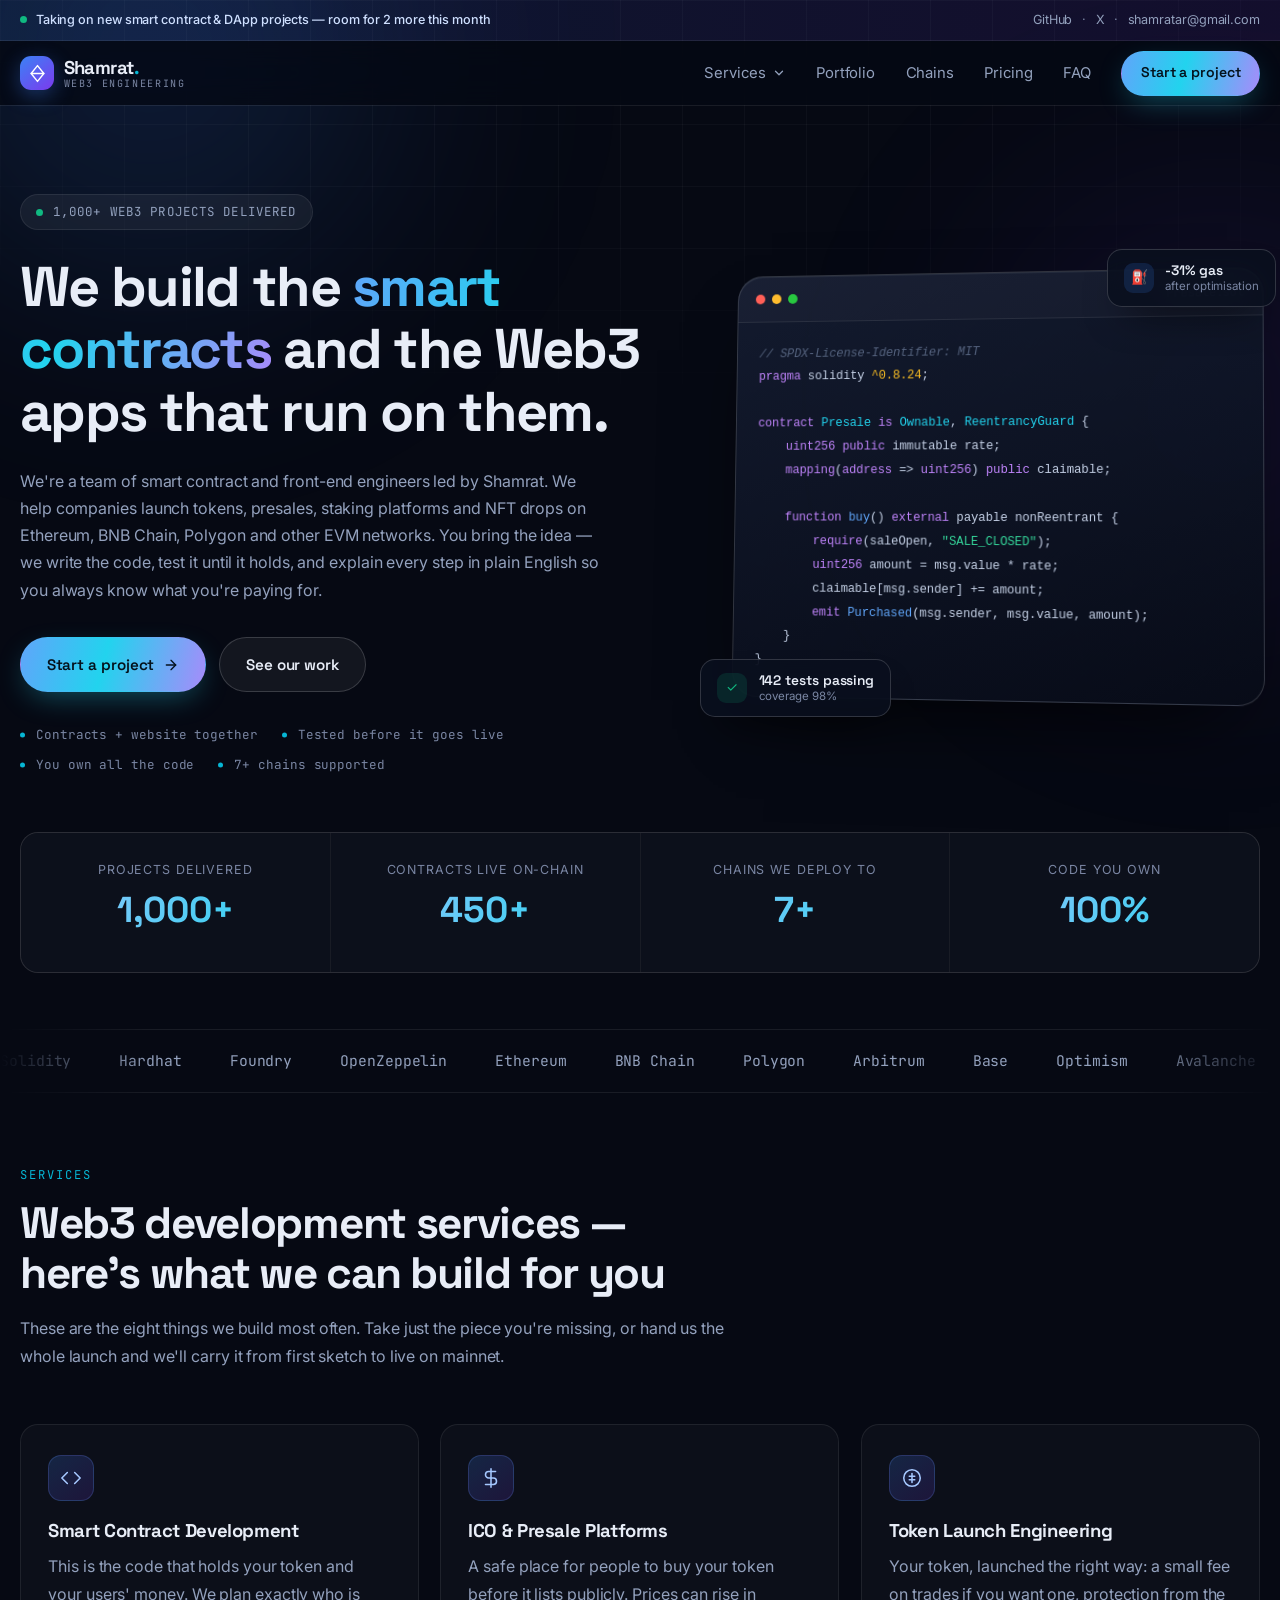
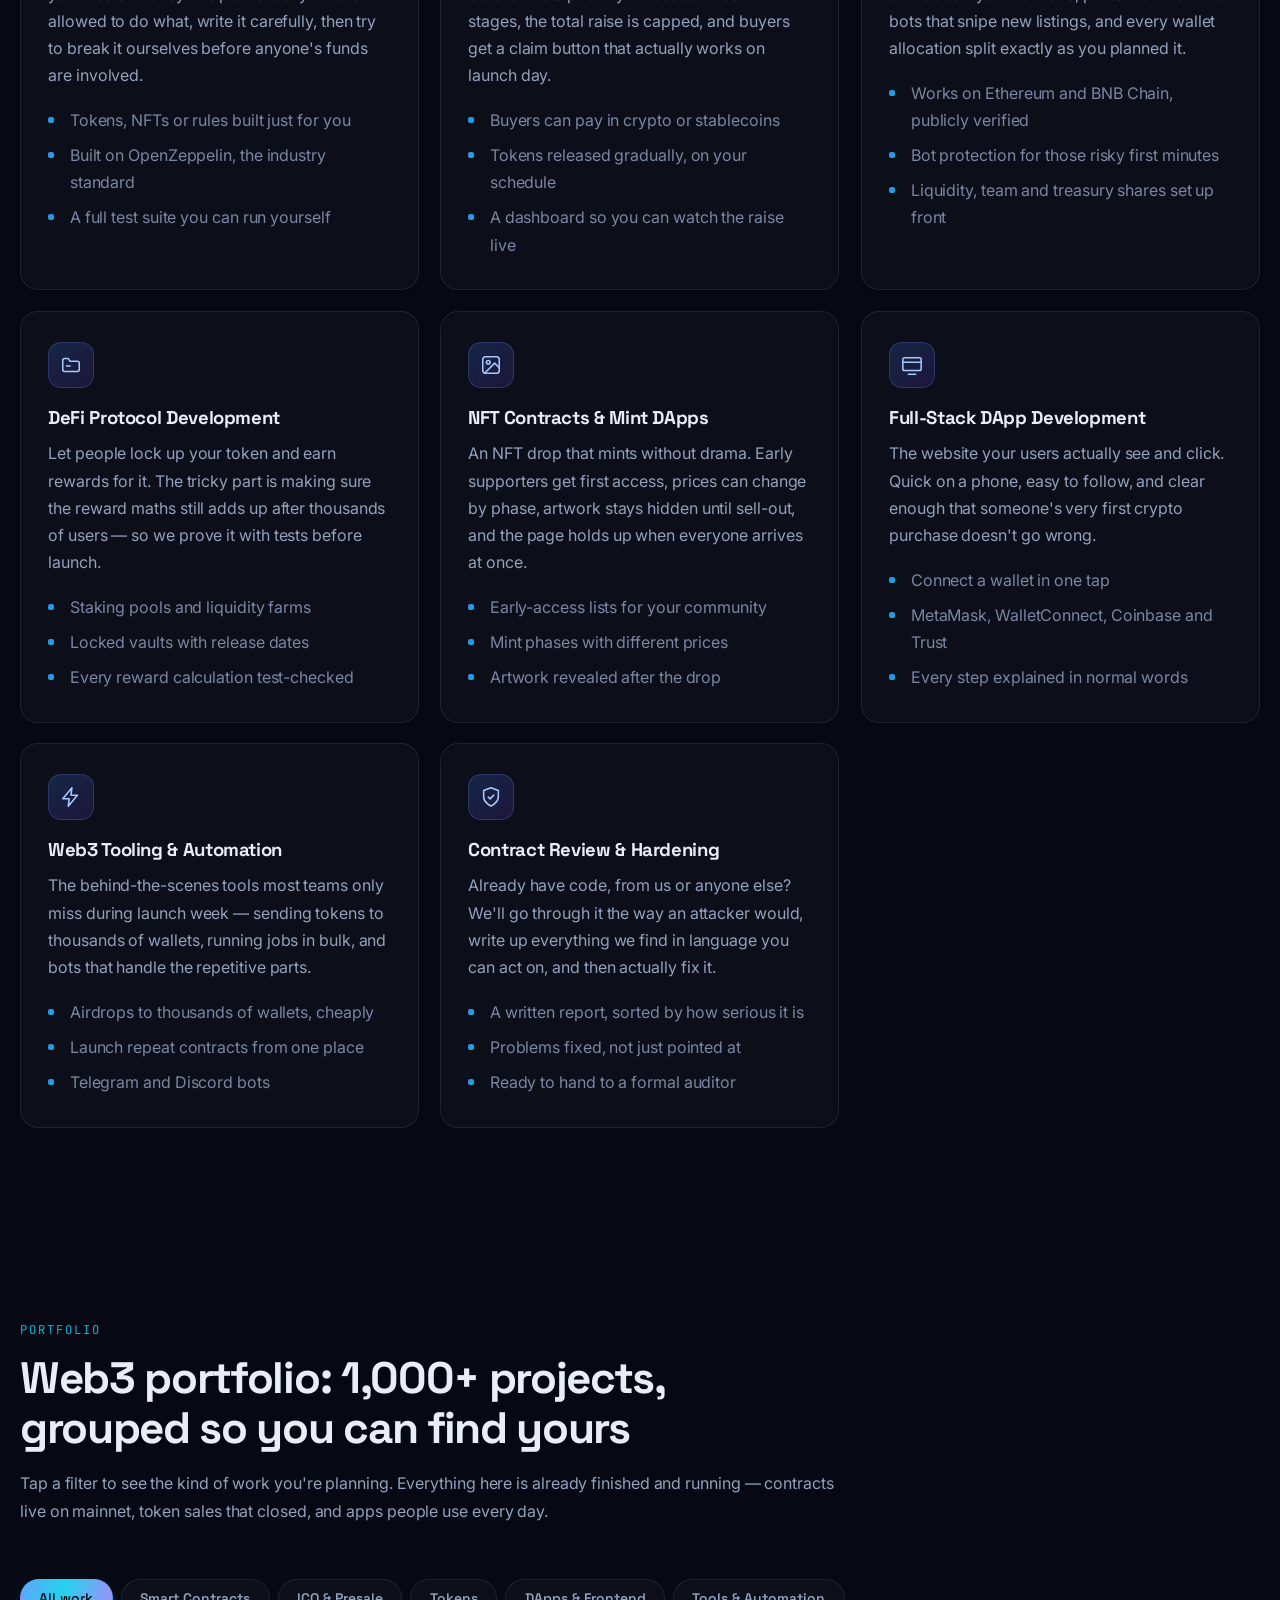
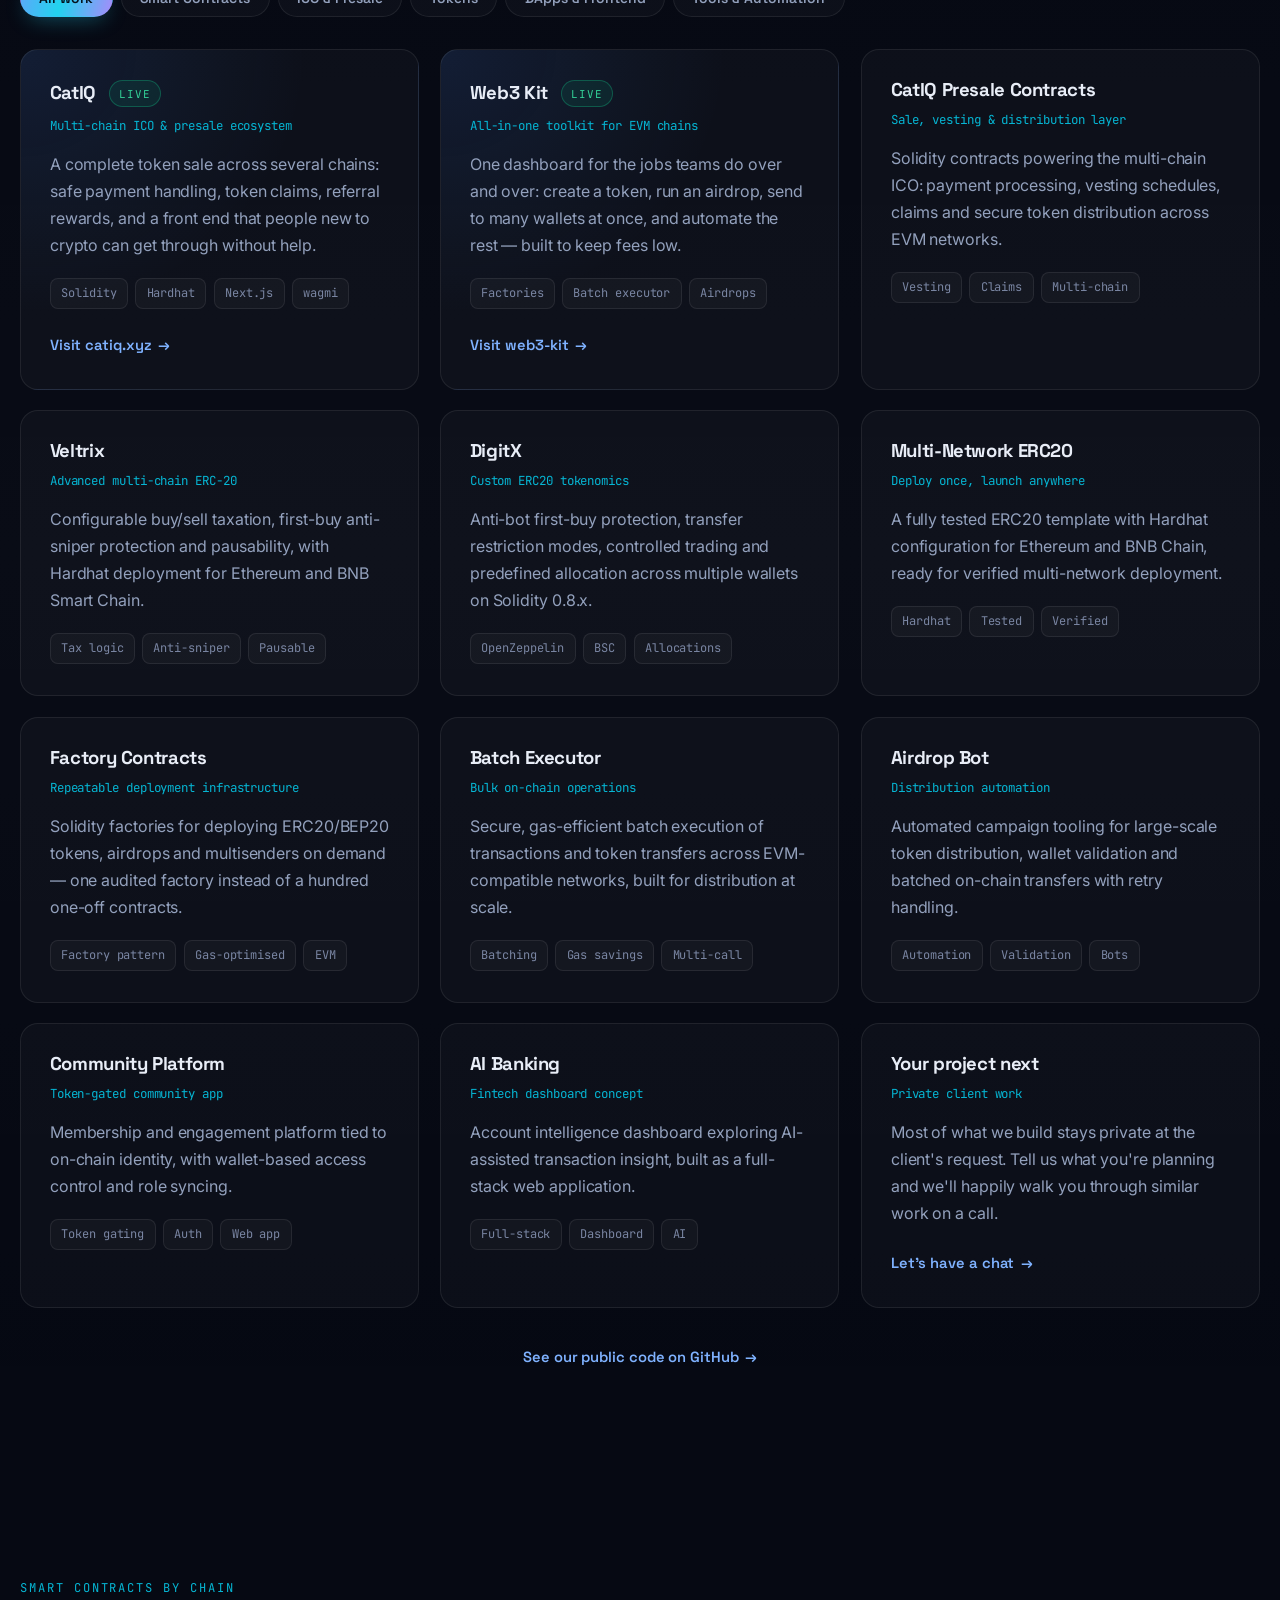
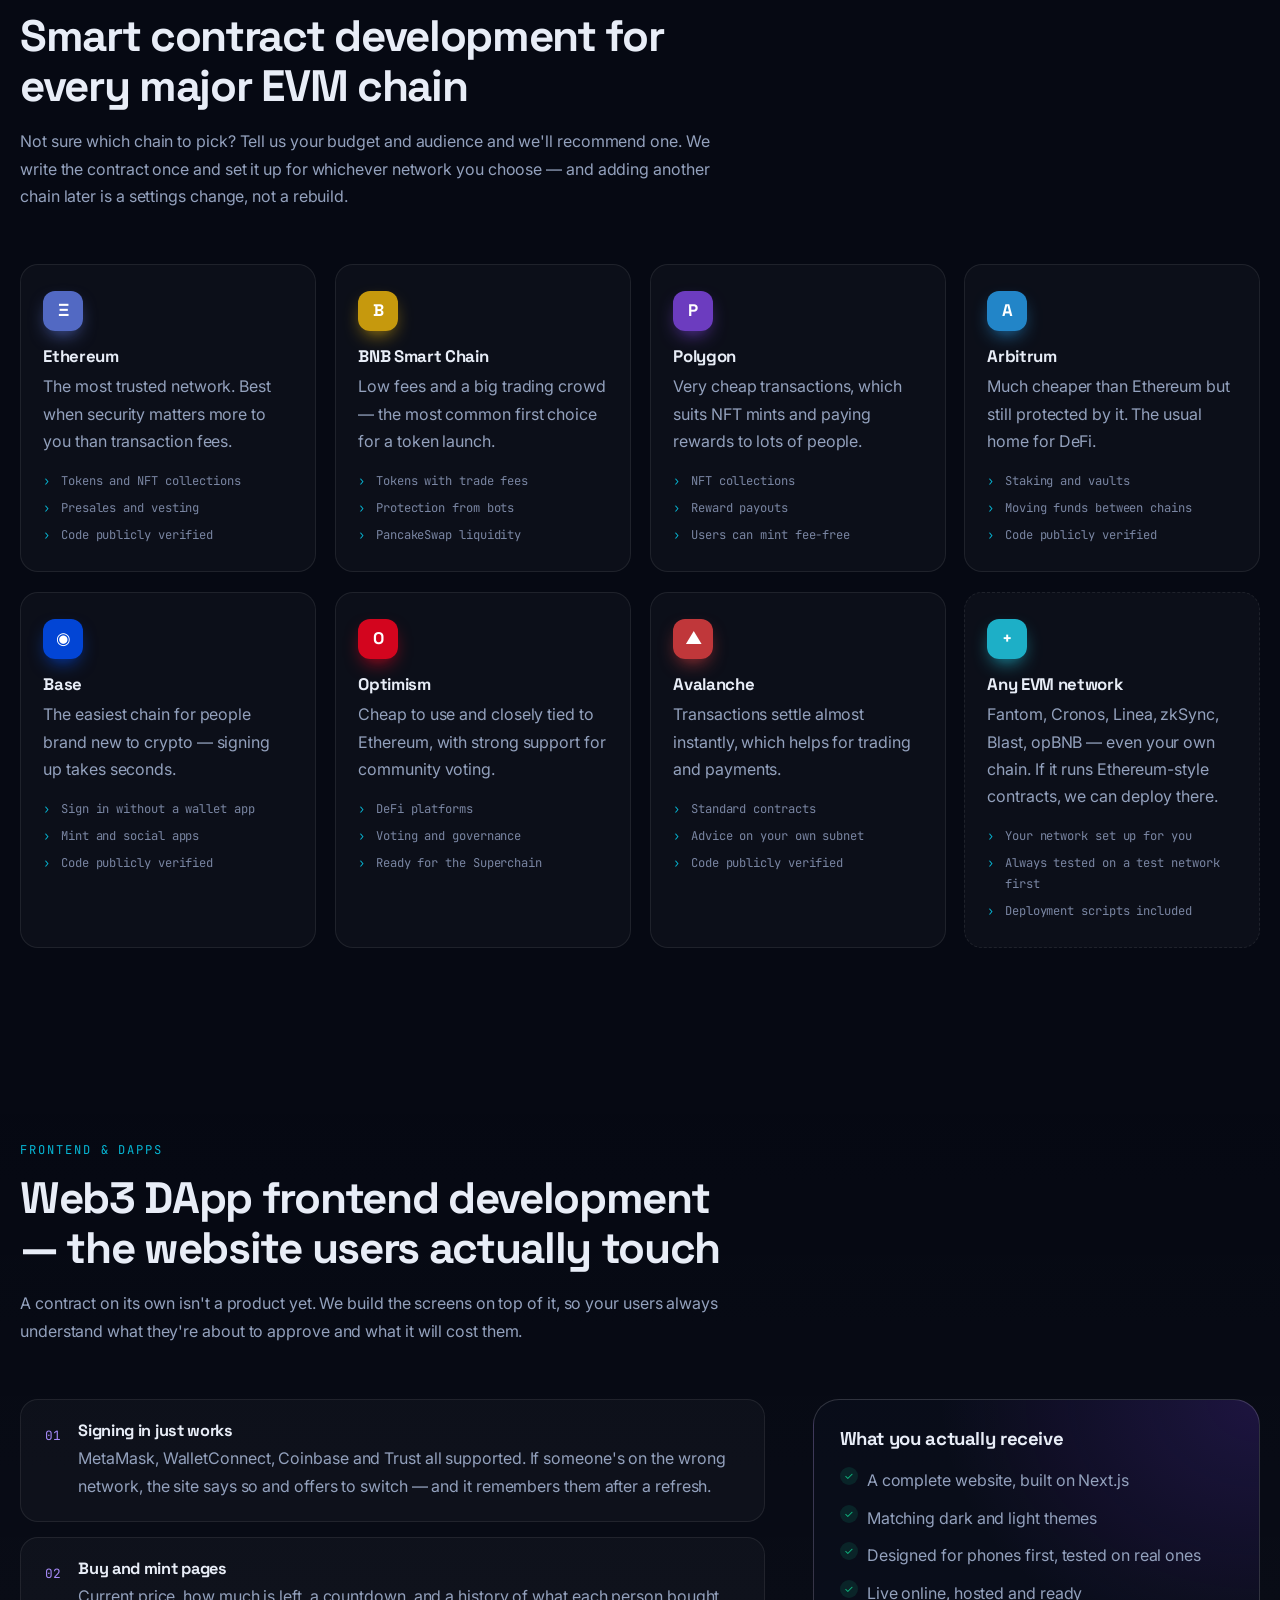
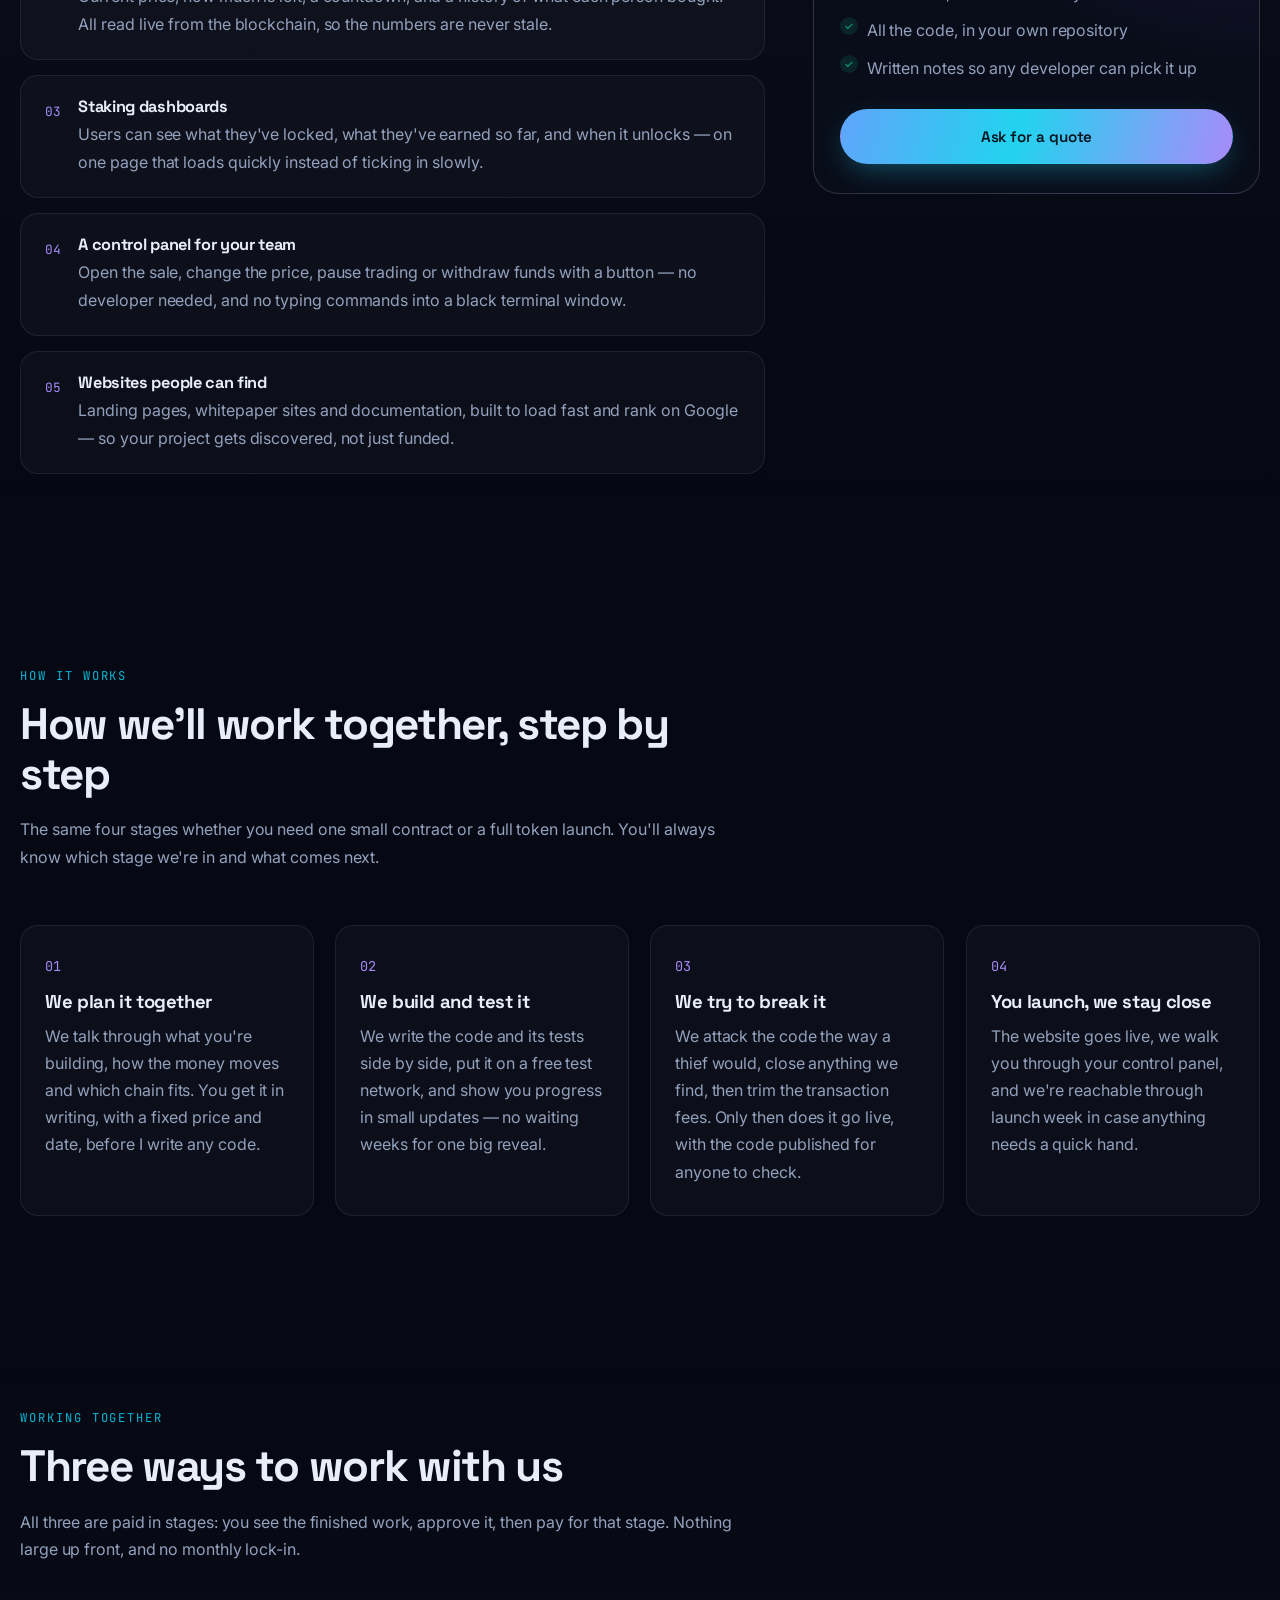
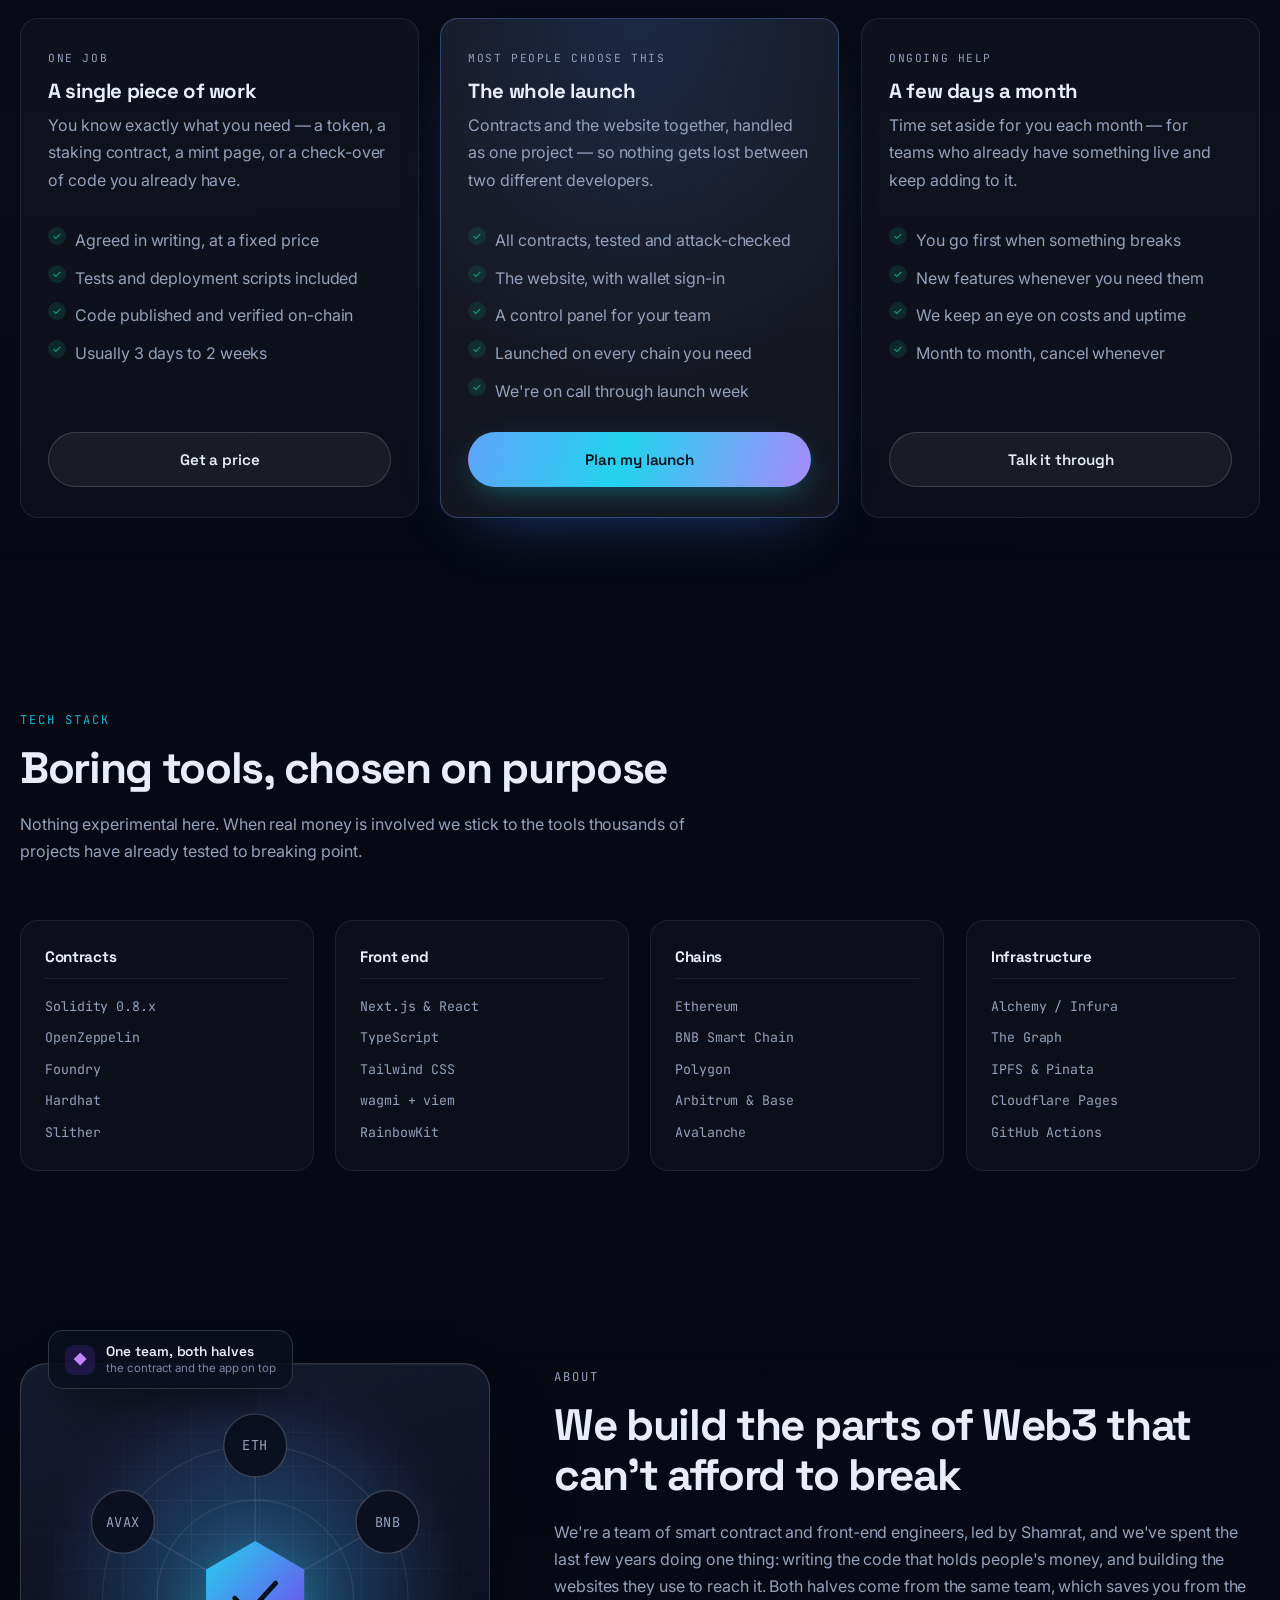
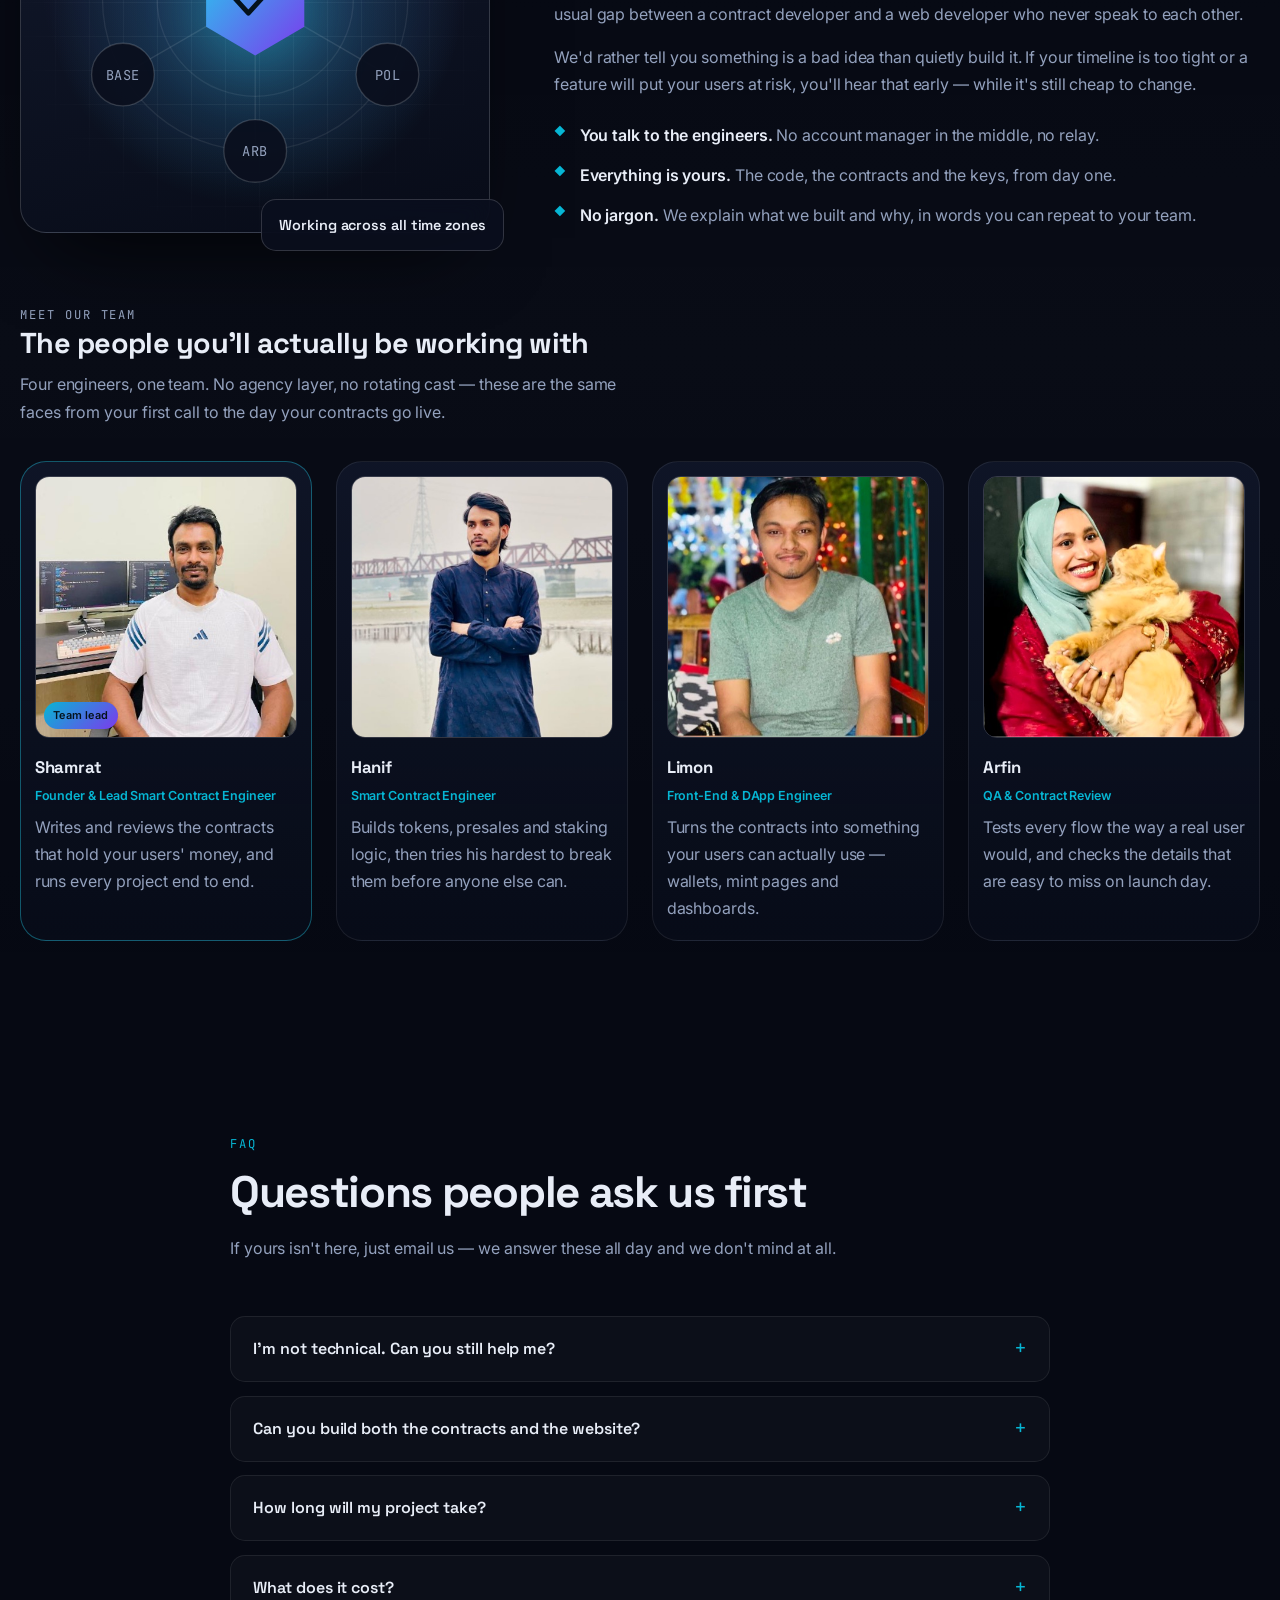
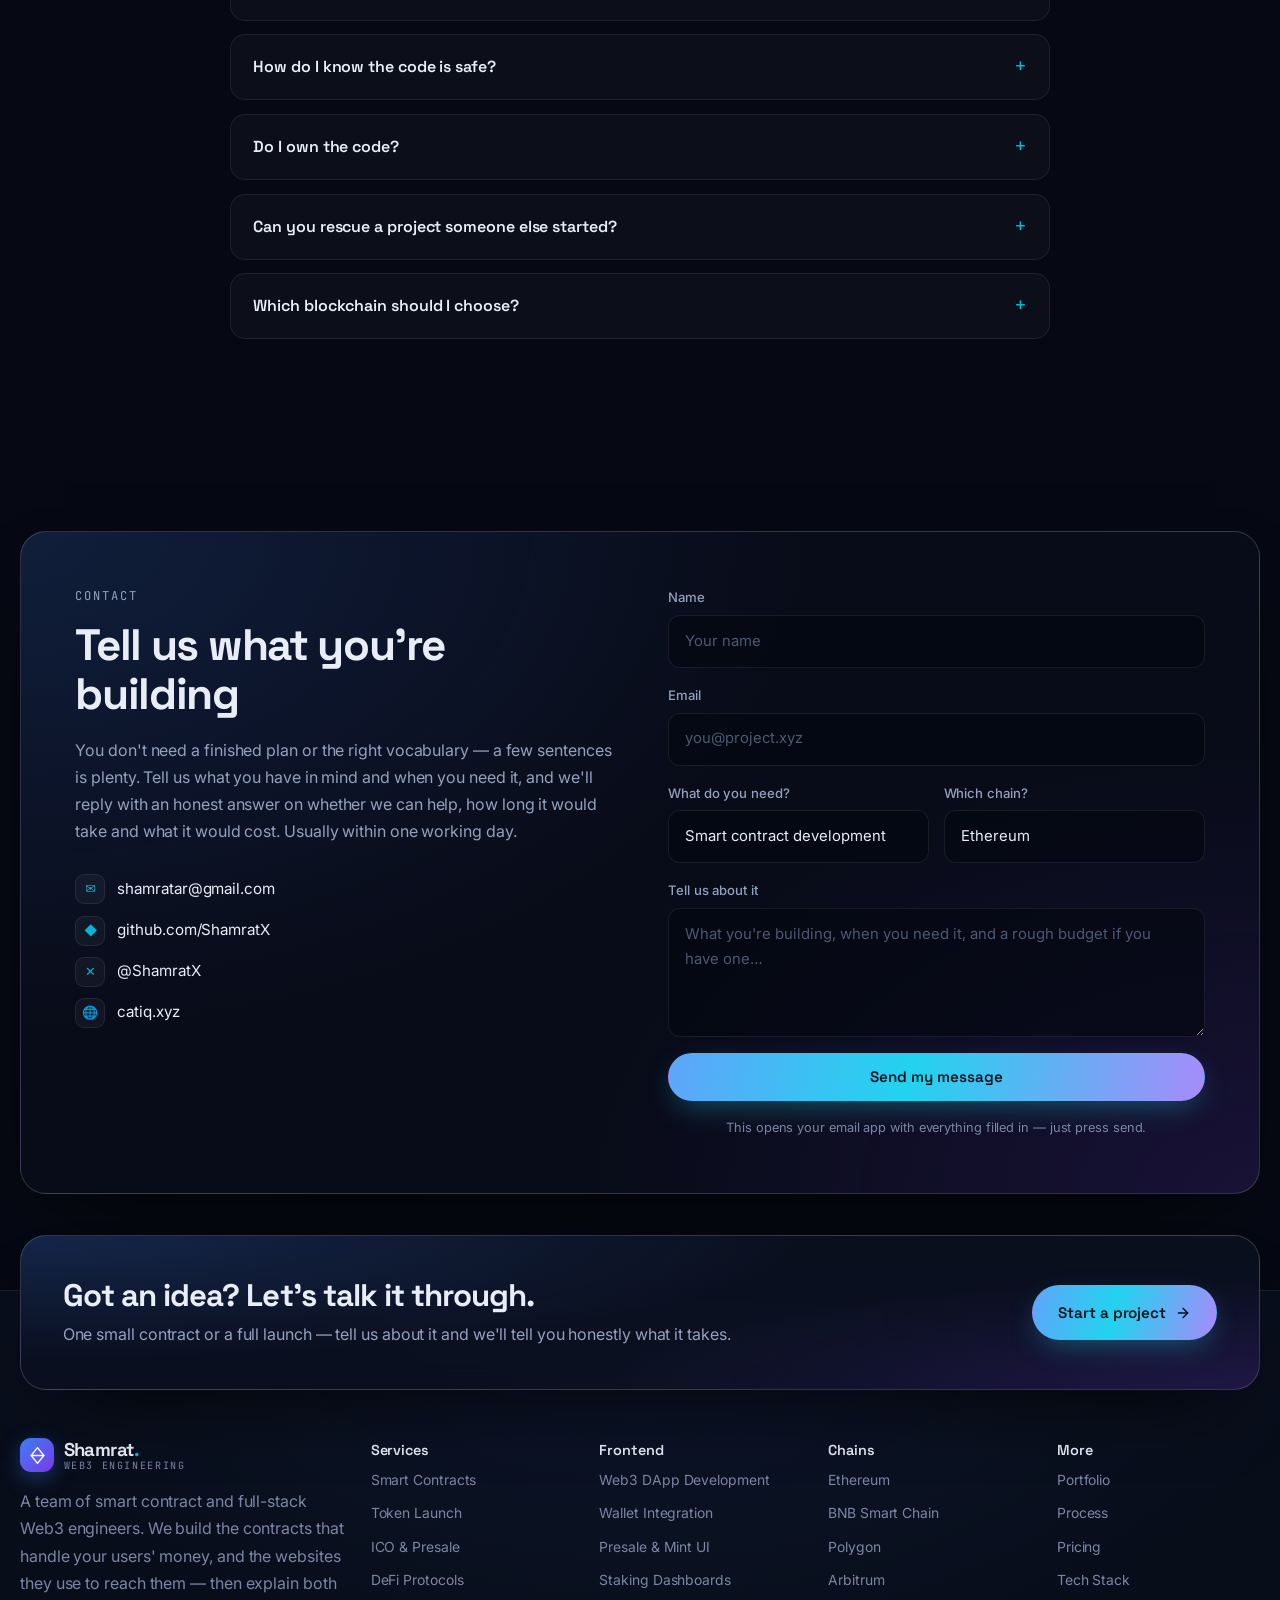
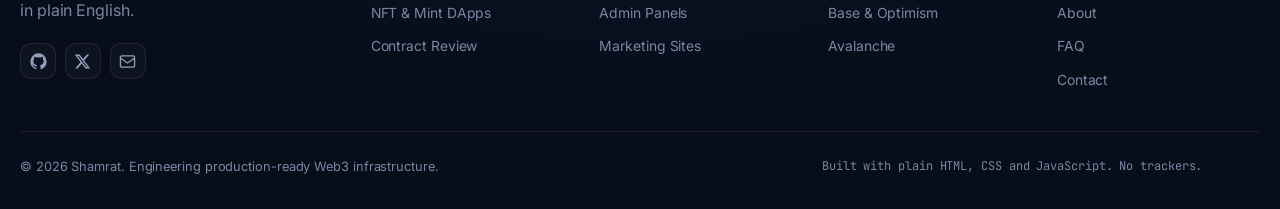
==== commit 0e963ff4: "content: drop the country from the page and its structured data Removes the About badge's country li" ====
--- a/index.html
+++ b/index.html
@@ -81,7 +81,6 @@
       "description": "Founder and lead smart contract engineer of a Web3 engineering team building secure, scalable and production-ready smart contracts and DApps.",
       "image": "https://shamratx.github.io/web3-services-website/shamrat.jpg",
       "email": "mailto:shamratar@gmail.com",
-      "address": { "@type": "PostalAddress", "addressCountry": "BD" },
       "knowsAbout": ["Solidity", "Smart Contracts", "Ethereum", "BNB Smart Chain", "Polygon", "Arbitrum", "Base", "Hardhat", "Foundry", "Web3", "DeFi", "NFT", "Token Presale", "Wallet Integration"],
       "sameAs": [
         "https://github.com/ShamratX",
@@ -108,7 +107,6 @@
         { "@type": "Person", "name": "Arfin", "jobTitle": "QA & Contract Review", "image": "https://shamratx.github.io/web3-services-website/team-arfin.jpg" }
       ],
       "serviceType": ["Smart Contract Development", "ICO and Presale Platform Development", "Token Development", "DeFi Protocol Development", "NFT Development", "Web3 DApp Frontend Development", "Smart Contract Testing"],
-      "address": { "@type": "PostalAddress", "addressCountry": "BD" },
       "hasOfferCatalog": {
         "@type": "OfferCatalog",
         "name": "Web3 Development Services",
@@ -950,8 +948,7 @@
         </div>
 
         <div class="about-badge">
-          <strong>Bangladesh</strong>
-          <span>Working across all time zones</span>
+          <strong>Working across all time zones</strong>
         </div>
       </div>
       <div class="about-copy reveal">
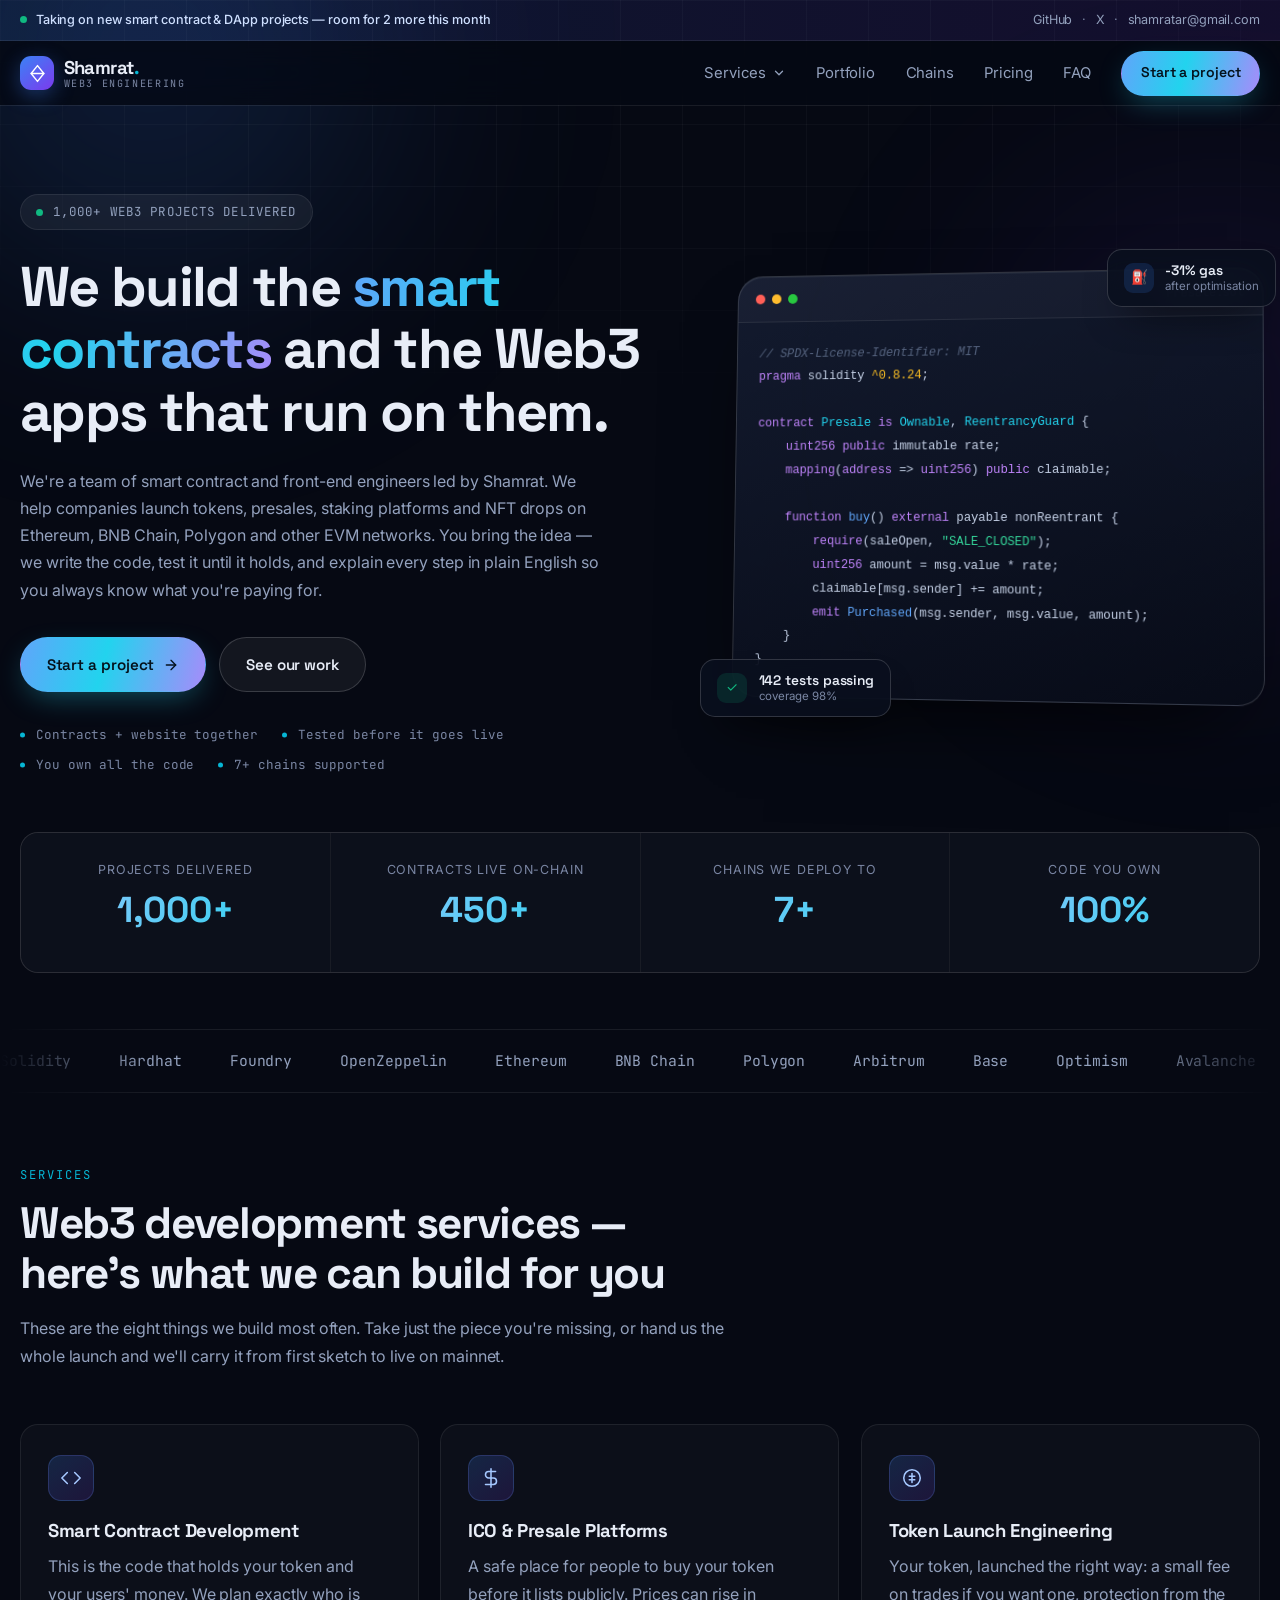
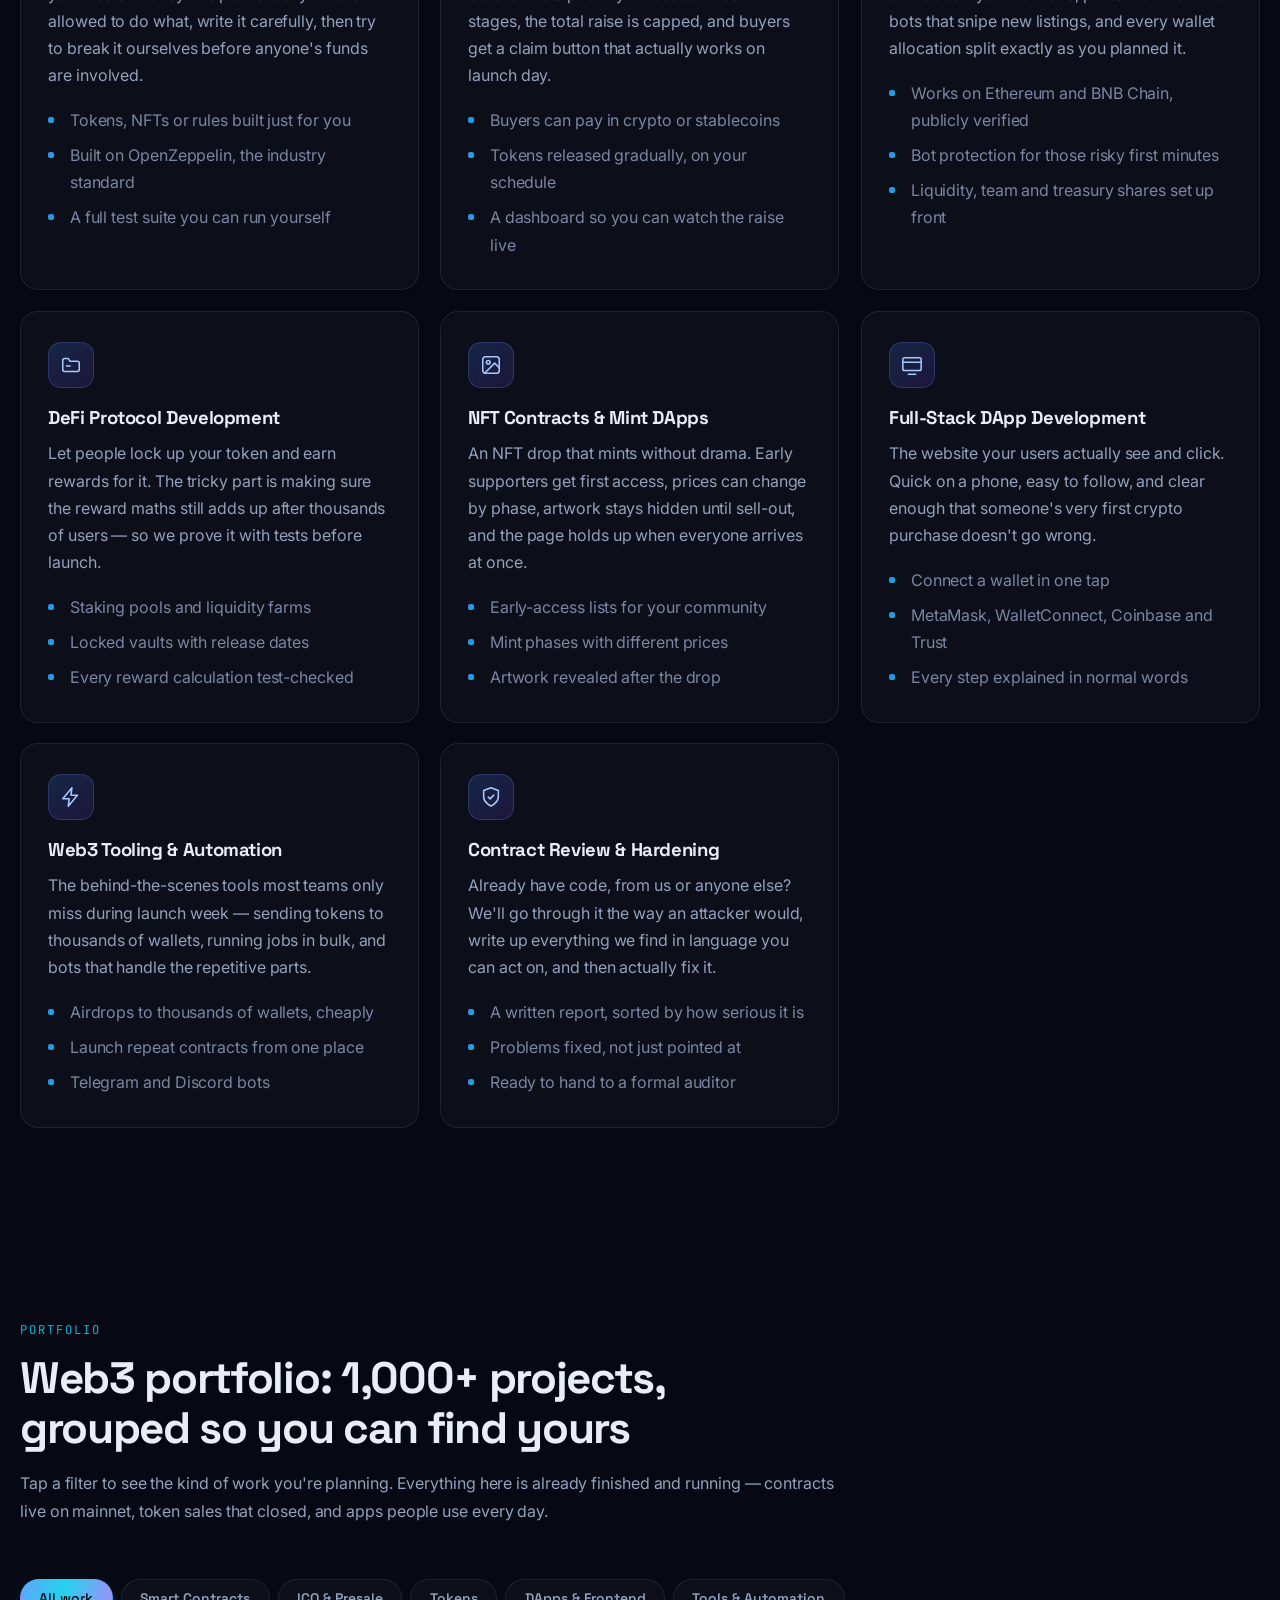
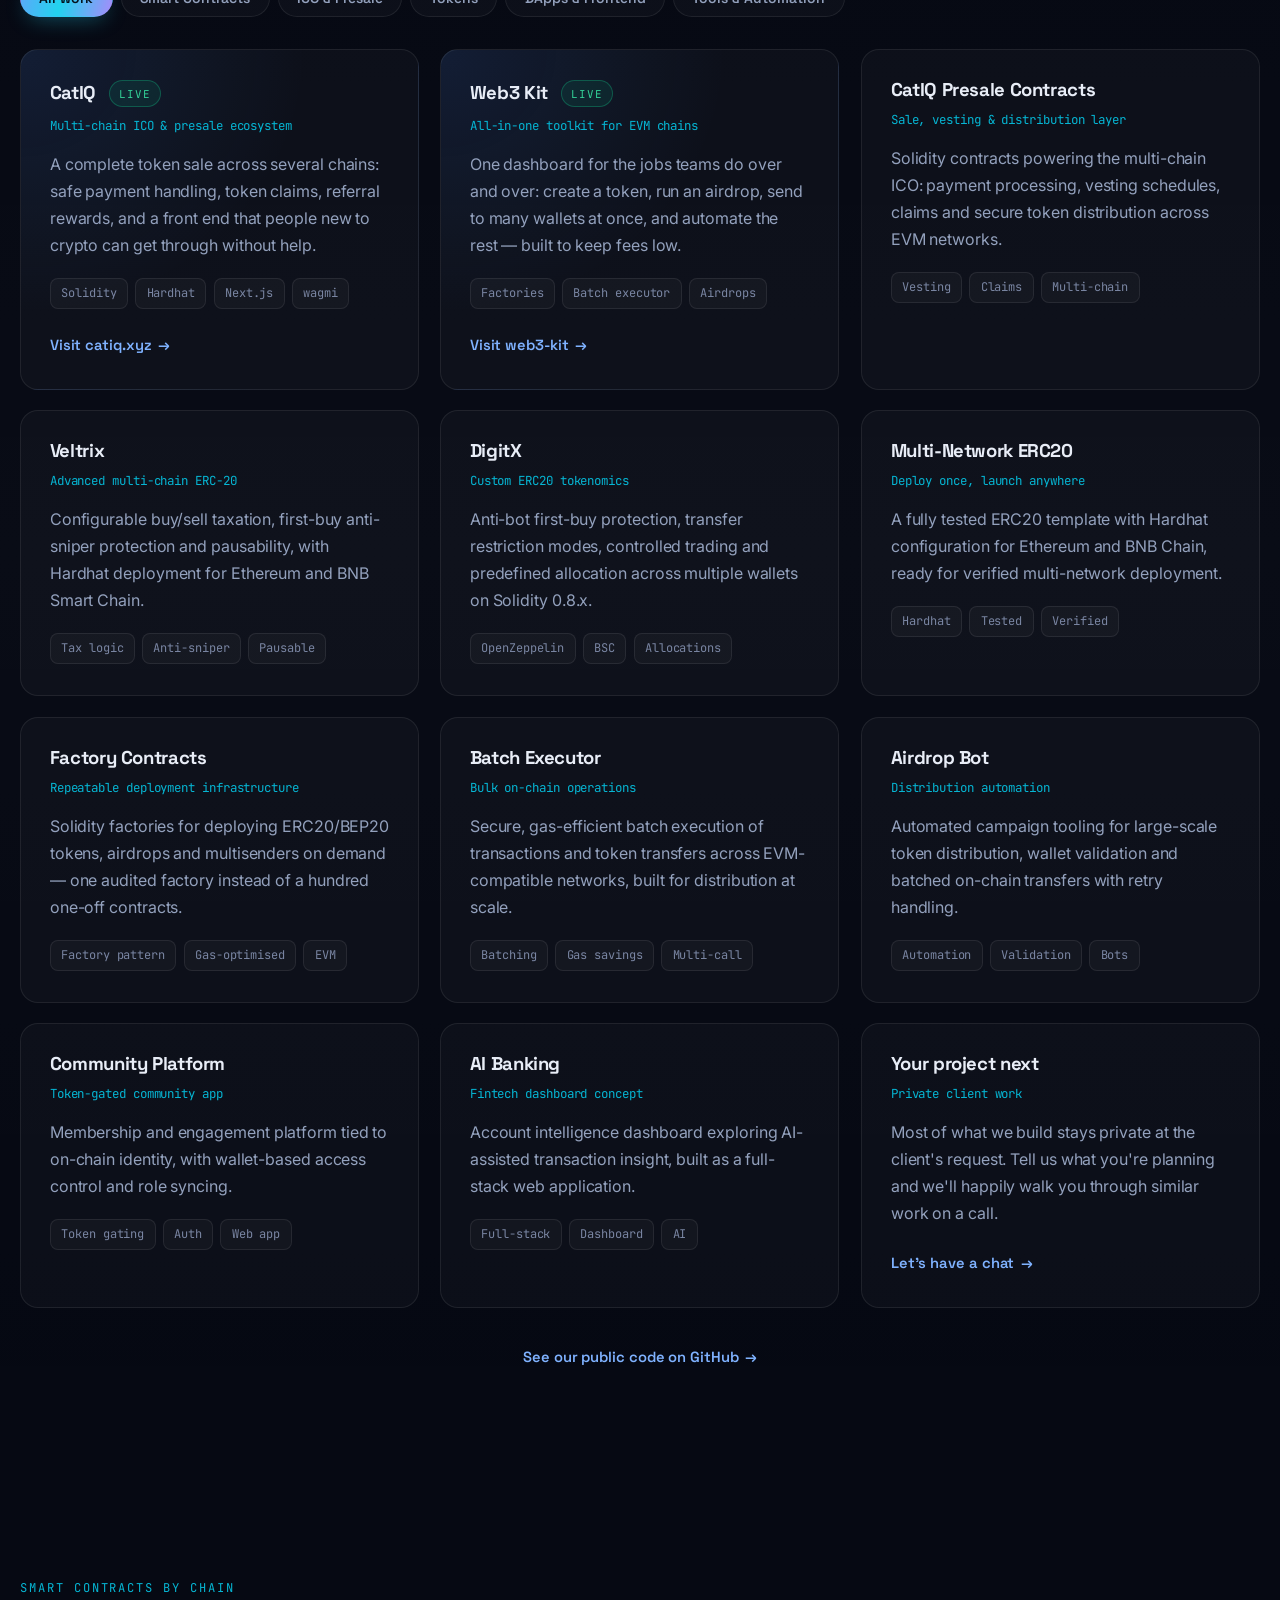
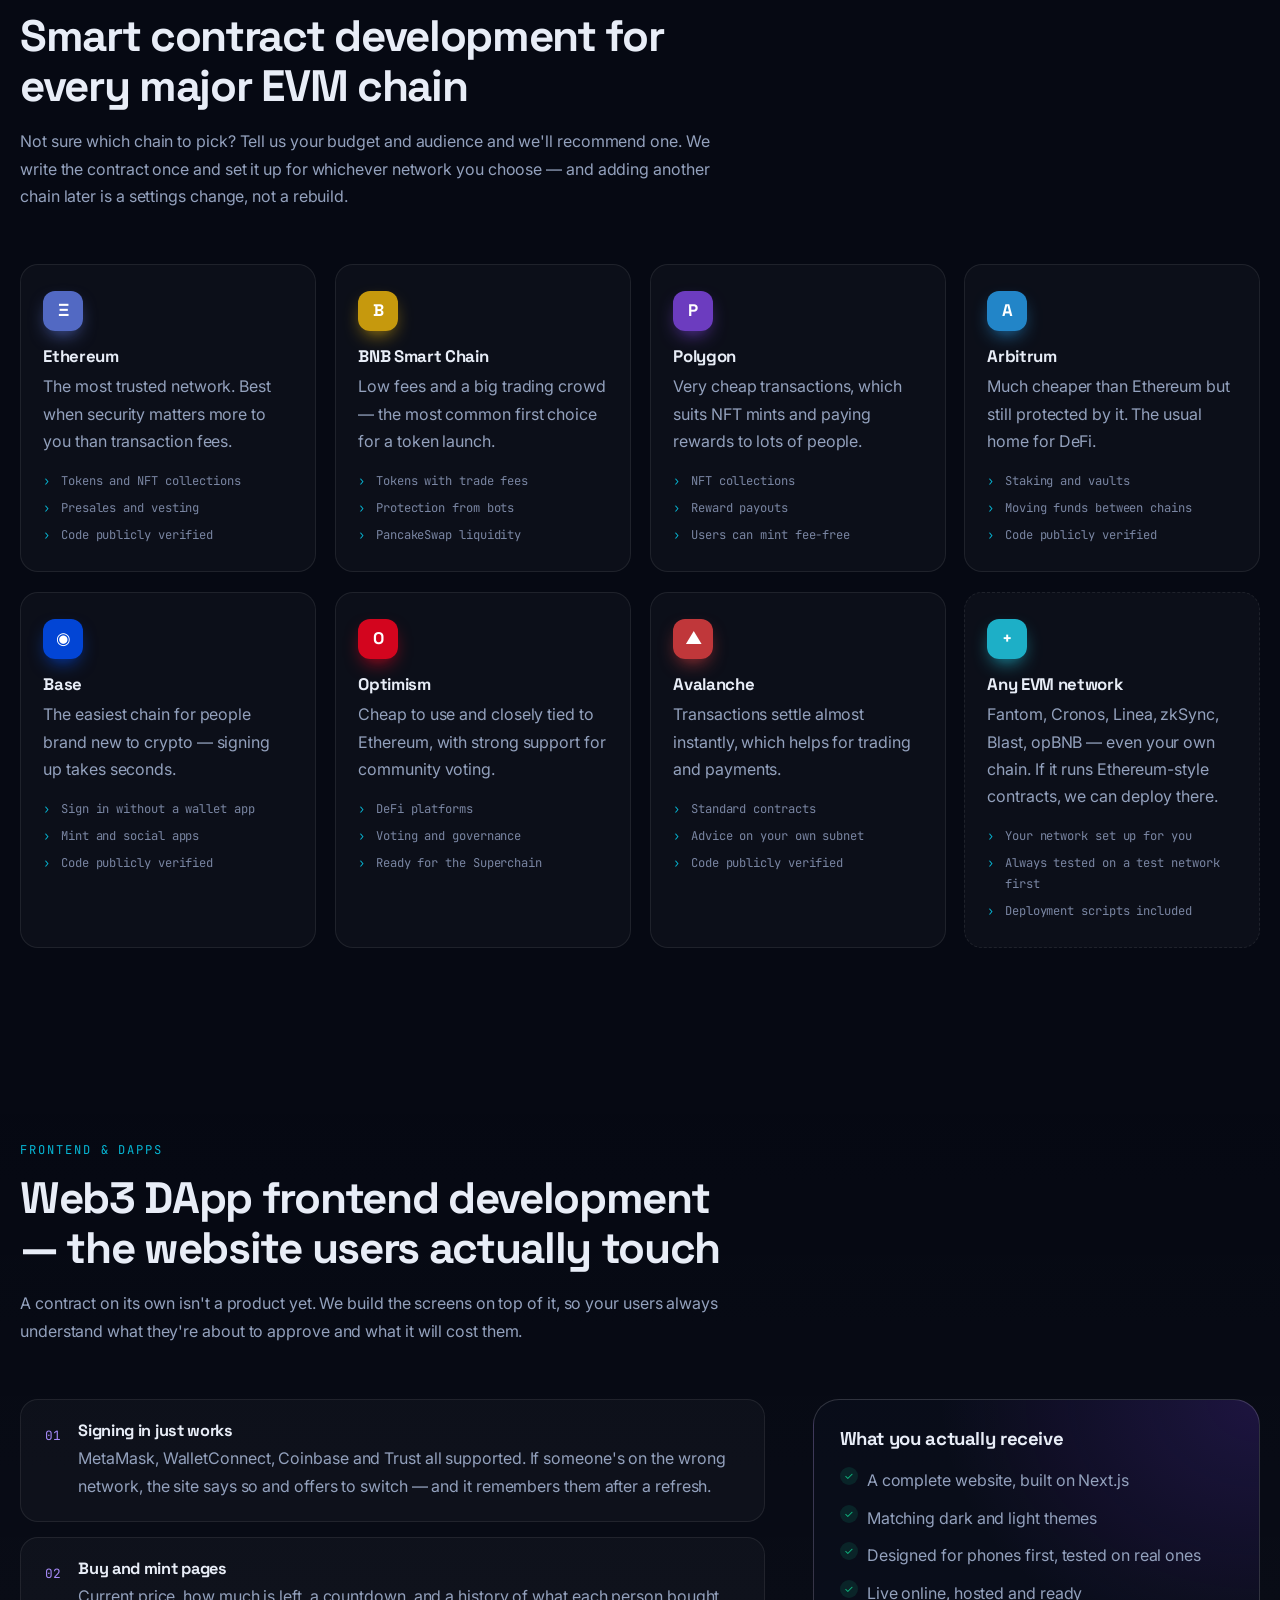
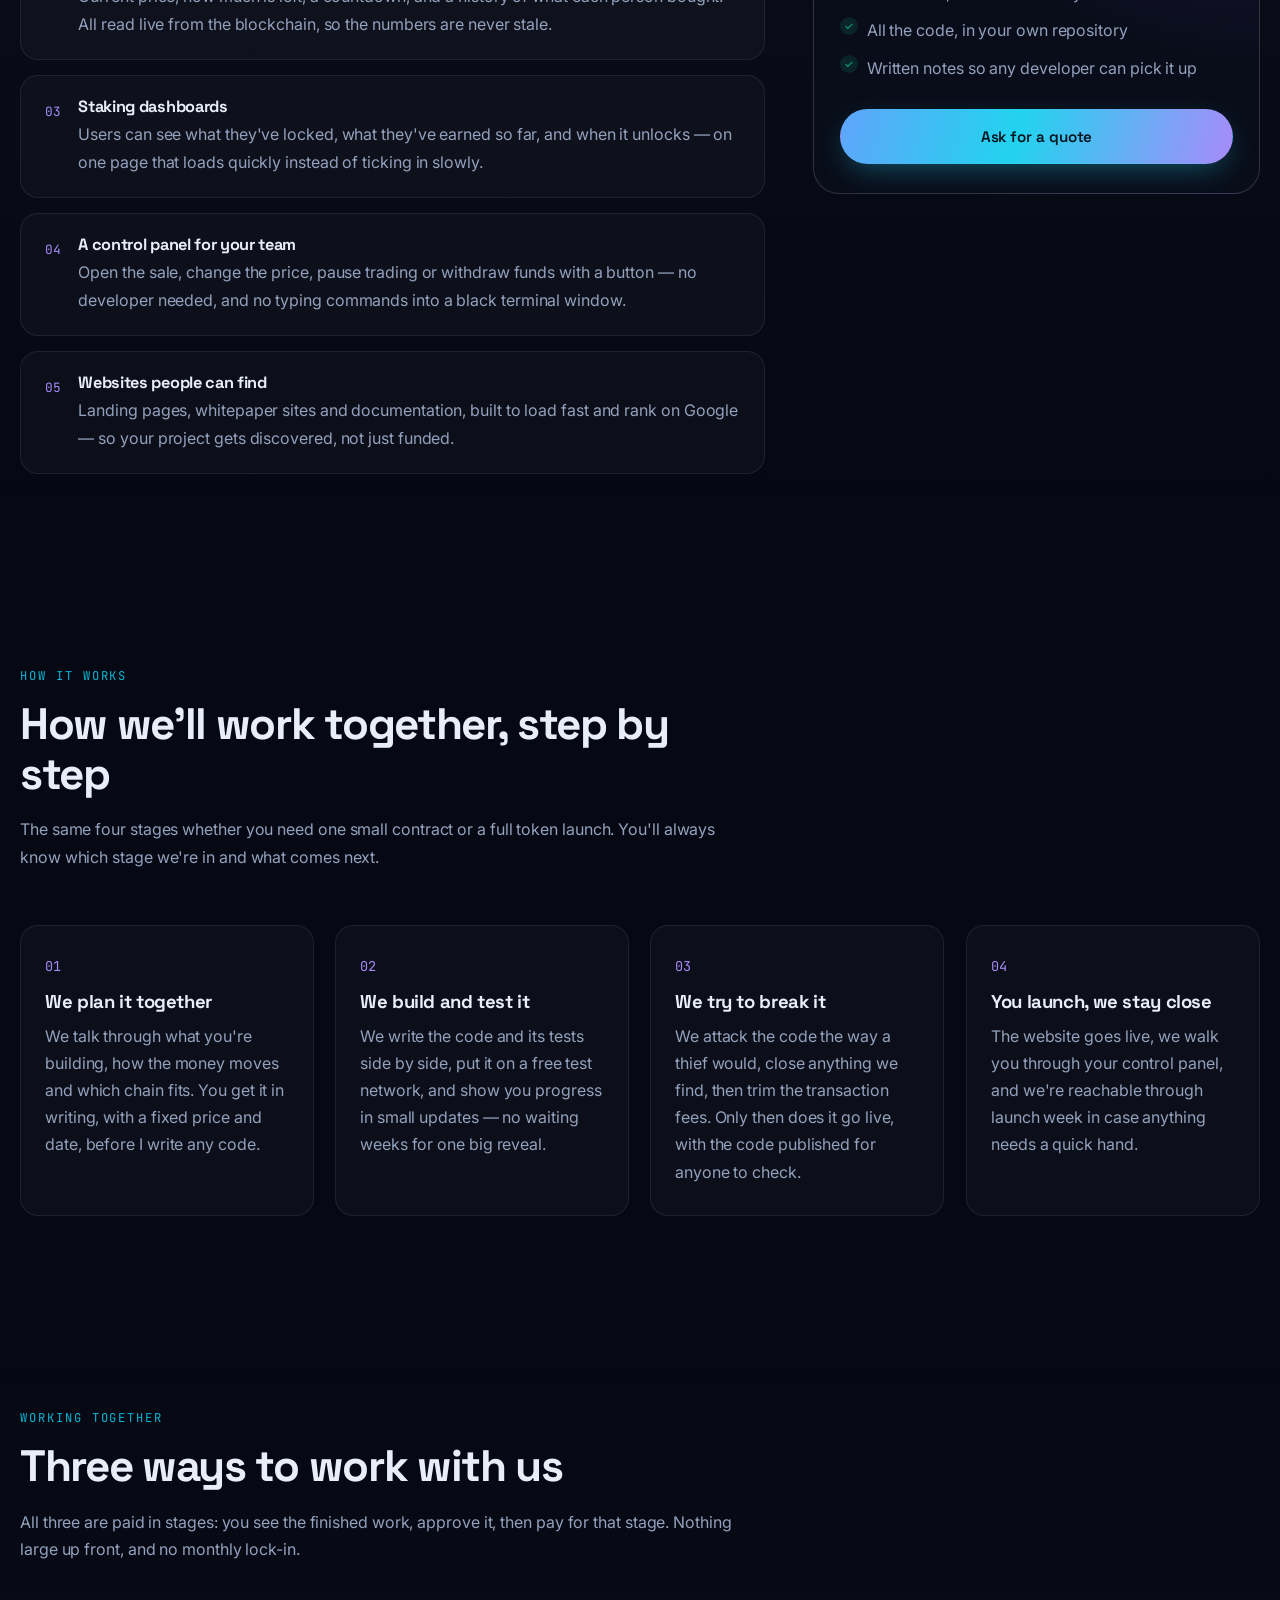
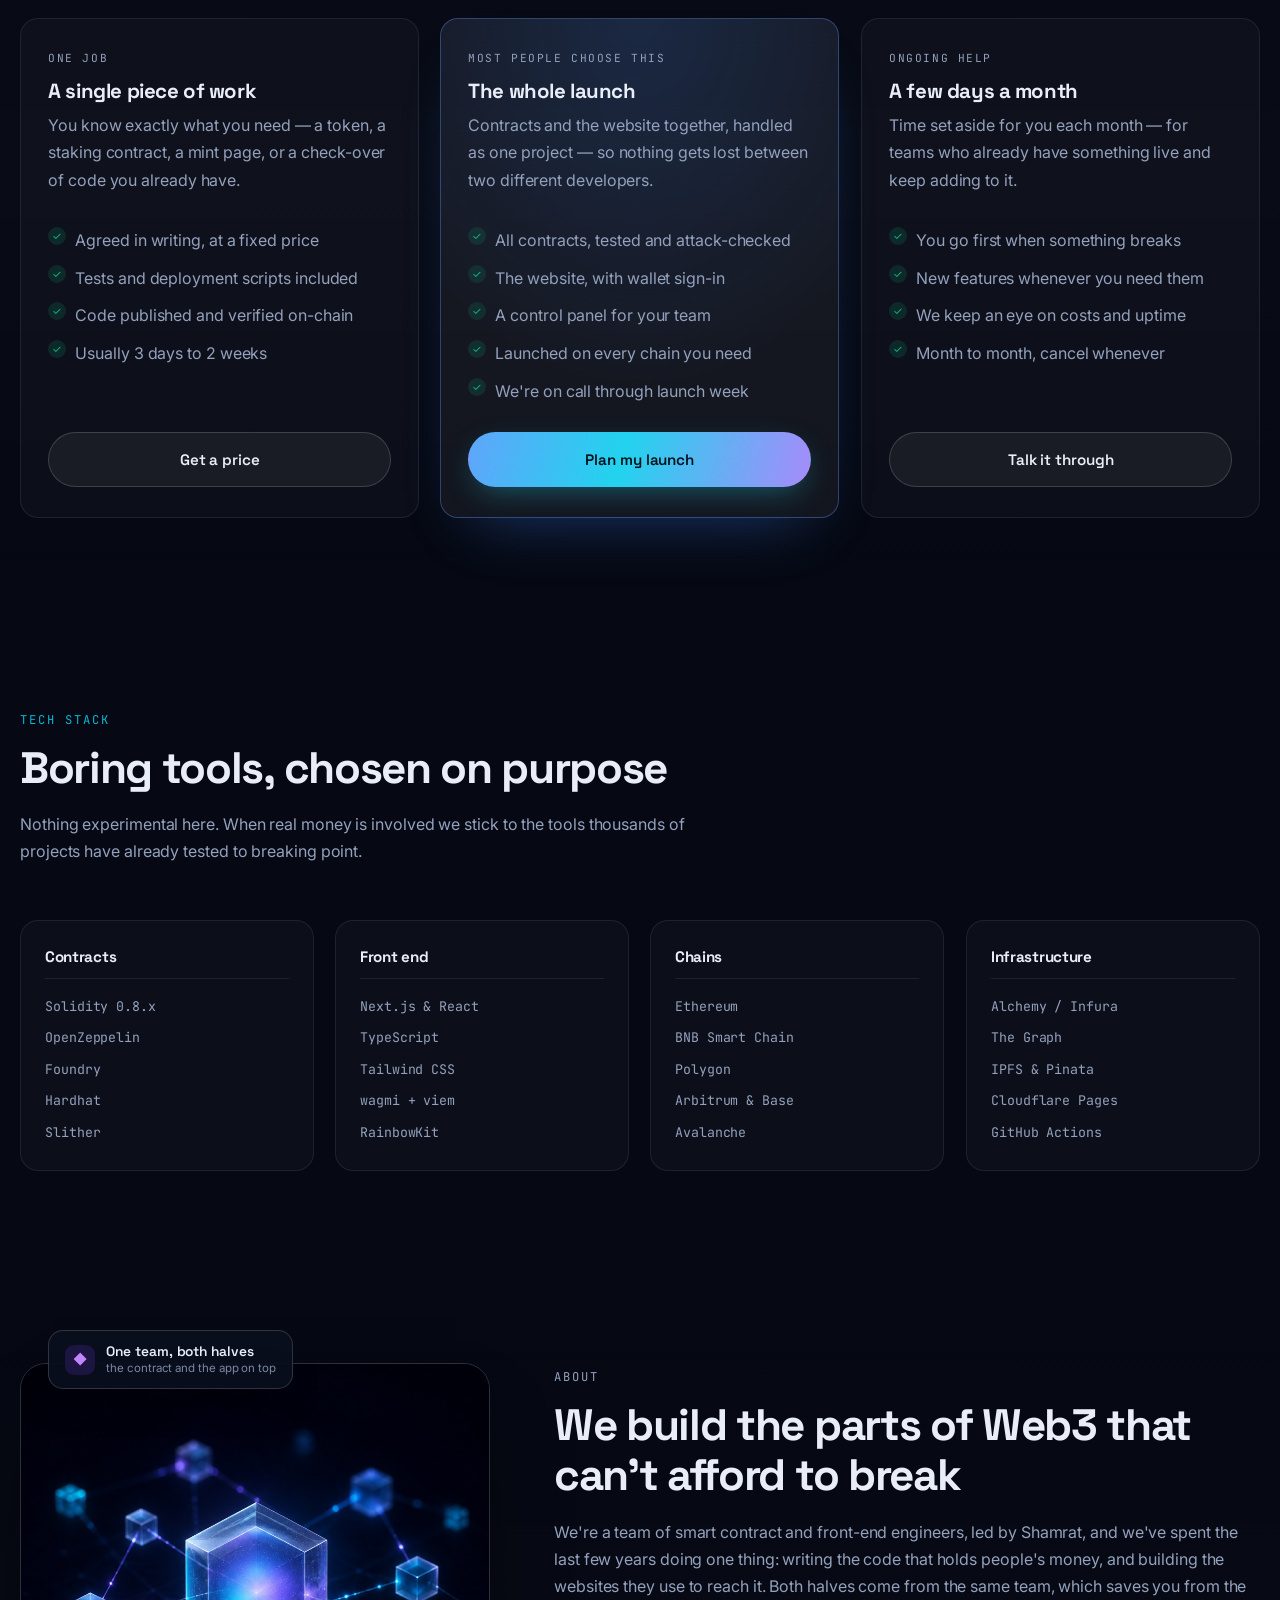
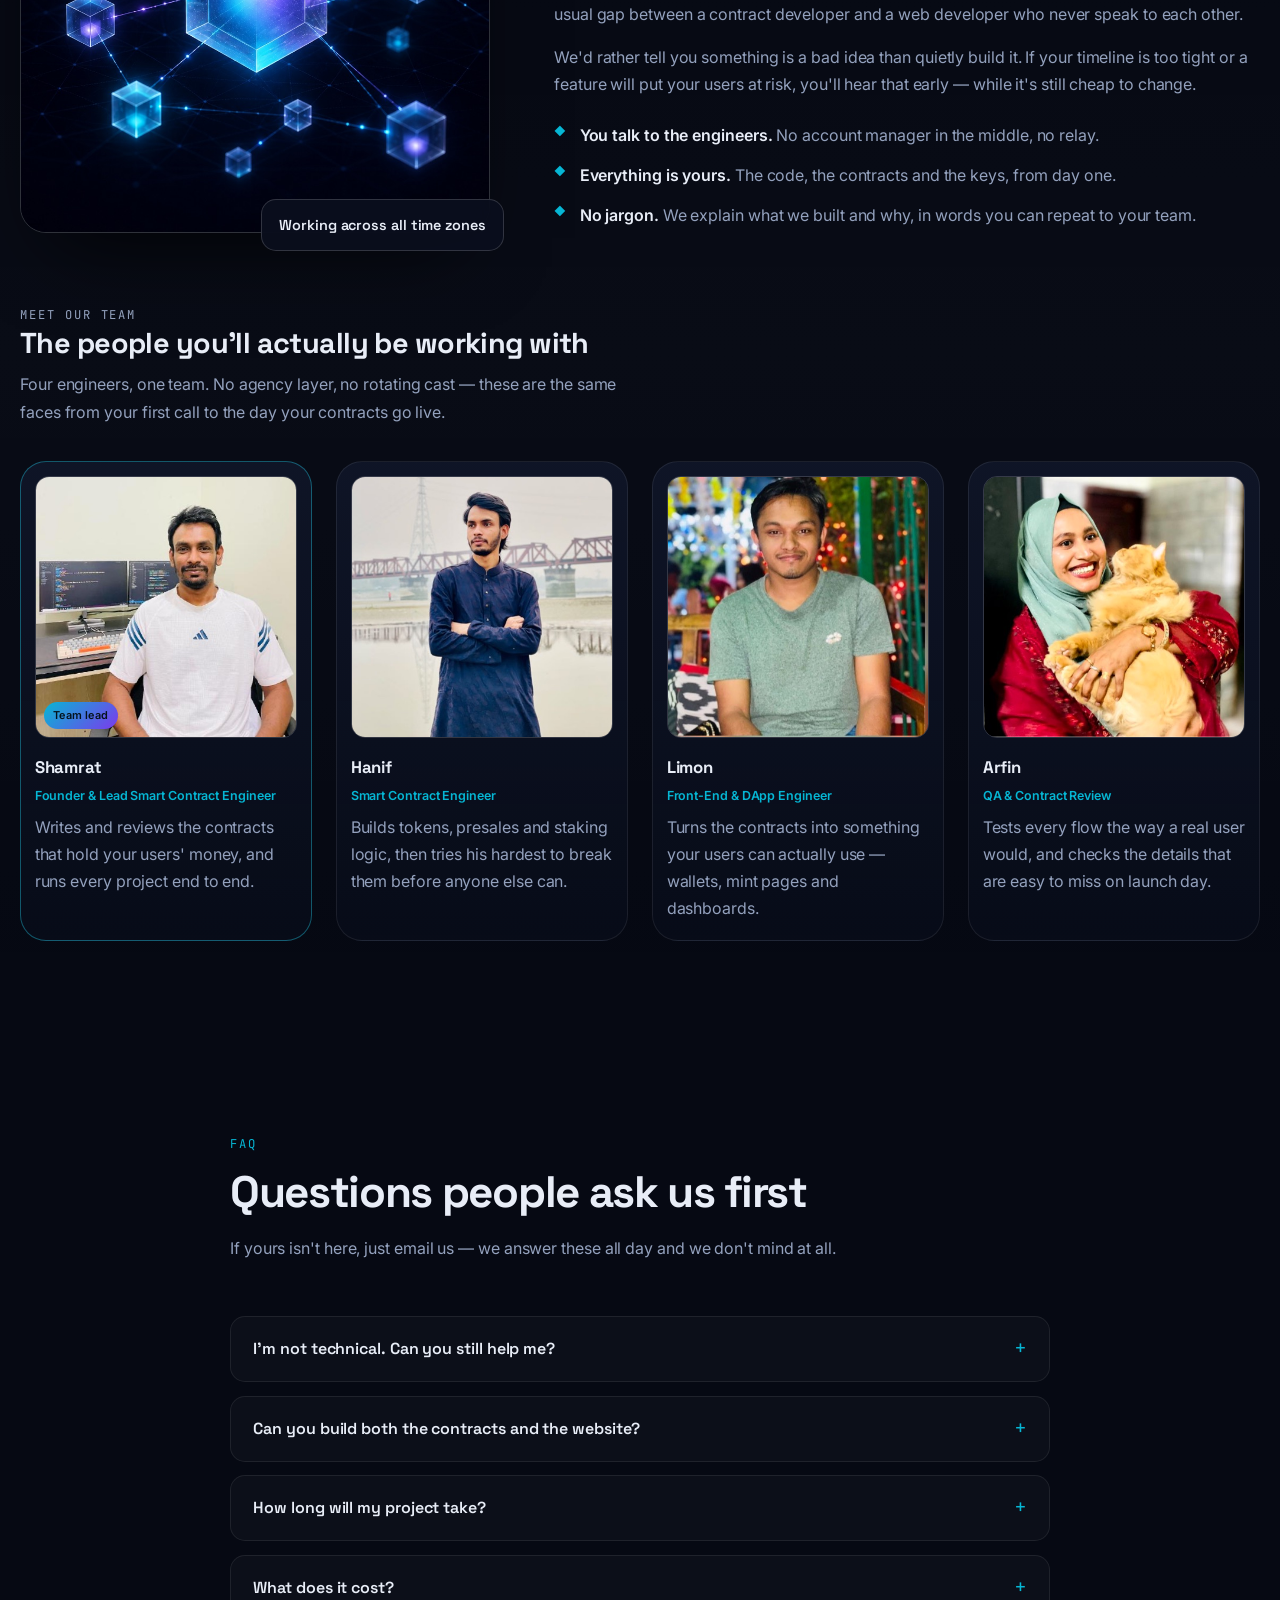
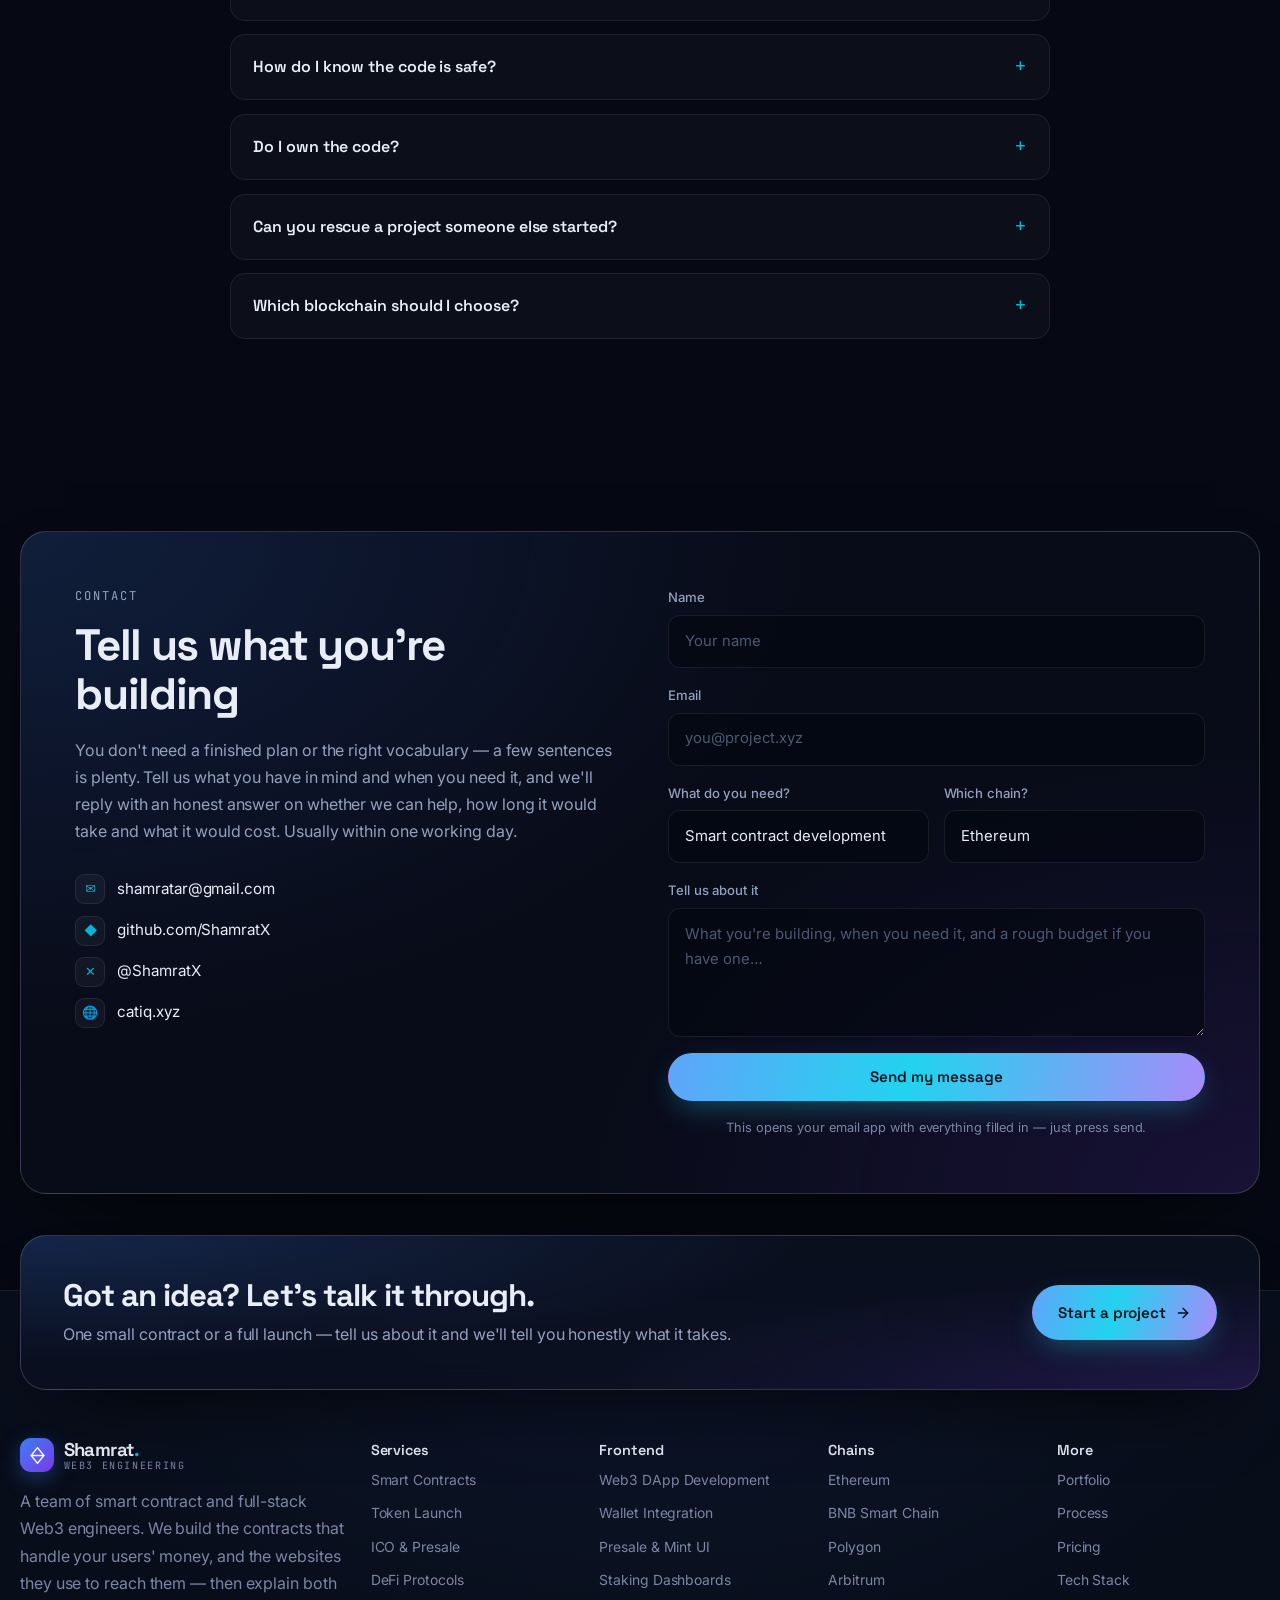
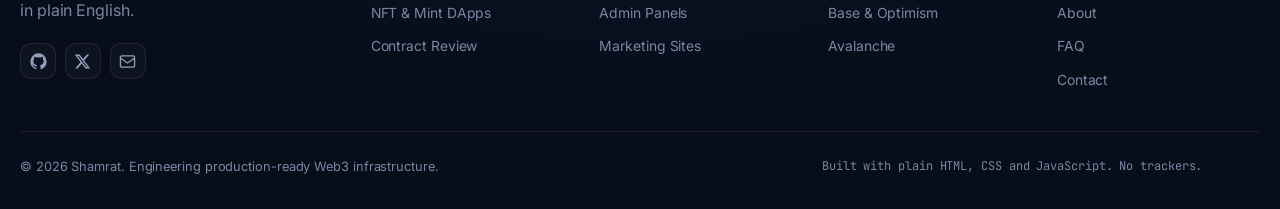
==== commit 15ed9c5d: "feat(about): use a rendered Web3 visual instead of the SVG diagram The hub-and-spoke chain diagram r" ====
--- a/index.html
+++ b/index.html
@@ -893,54 +893,7 @@
   <section class="section section--alt" id="about" aria-labelledby="about-title">
     <div class="container about-inner">
       <div class="about-media reveal">
-        <div class="av-panel">
-          <svg class="av-net" viewBox="0 0 320 320" aria-hidden="true" focusable="false">
-            <defs>
-              <linearGradient id="avCore" x1="0" y1="0" x2="1" y2="1">
-                <stop offset="0" stop-color="#22d3ee" />
-                <stop offset="1" stop-color="#7c3aed" />
-              </linearGradient>
-              <radialGradient id="avGlow" cx="50%" cy="50%" r="50%">
-                <stop offset="0" stop-color="#22d3ee" stop-opacity="0.3" />
-                <stop offset="1" stop-color="#22d3ee" stop-opacity="0" />
-              </radialGradient>
-            </defs>
-
-            <circle cx="160" cy="160" r="152" fill="url(#avGlow)" />
-            <circle class="av-ring" cx="160" cy="160" r="112" />
-            <circle class="av-ring" cx="160" cy="160" r="72" />
-
-            <g class="av-links">
-              <line x1="160" y1="160" x2="160" y2="48" />
-              <line x1="160" y1="160" x2="257" y2="104" />
-              <line x1="160" y1="160" x2="257" y2="216" />
-              <line x1="160" y1="160" x2="160" y2="272" />
-              <line x1="160" y1="160" x2="63" y2="216" />
-              <line x1="160" y1="160" x2="63" y2="104" />
-            </g>
-
-            <g class="av-links">
-              <line class="av-pulse" x1="160" y1="160" x2="160" y2="48" />
-              <line class="av-pulse" style="animation-delay: -0.6s" x1="160" y1="160" x2="257" y2="104" />
-              <line class="av-pulse" style="animation-delay: -1.2s" x1="160" y1="160" x2="257" y2="216" />
-              <line class="av-pulse" style="animation-delay: -1.8s" x1="160" y1="160" x2="160" y2="272" />
-              <line class="av-pulse" style="animation-delay: -2.4s" x1="160" y1="160" x2="63" y2="216" />
-              <line class="av-pulse" style="animation-delay: -3s" x1="160" y1="160" x2="63" y2="104" />
-            </g>
-
-            <g class="av-nodes">
-              <g><circle cx="160" cy="48" r="23" /><text x="160" y="48">ETH</text></g>
-              <g><circle cx="257" cy="104" r="23" /><text x="257" y="104">BNB</text></g>
-              <g><circle cx="257" cy="216" r="23" /><text x="257" y="216">POL</text></g>
-              <g><circle cx="160" cy="272" r="23" /><text x="160" y="272">ARB</text></g>
-              <g><circle cx="63" cy="216" r="23" /><text x="63" y="216">BASE</text></g>
-              <g><circle cx="63" cy="104" r="23" /><text x="63" y="104">AVAX</text></g>
-            </g>
-
-            <path class="av-core" d="M160 118 L196 139 L196 181 L160 202 L124 181 L124 139 Z" />
-            <path class="av-check" d="M145 160 l10 11 l20 -22" />
-          </svg>
-        </div>
+        <img class="about-shot" src="about-web3.jpg" width="880" height="880" alt="" loading="lazy" decoding="async" />
 
         <div class="float-card av-float" aria-hidden="true">
           <span class="float-icon">◆</span>
--- a/styles.css
+++ b/styles.css
@@ -1018,72 +1018,18 @@
 }
 .about-media { position: relative; }
 
-/* Multi-chain verification graphic. Shares the hero card's frame and palette
-   so the two read as one family, but uses a network motif rather than a second
-   code sample. Drawn as inline SVG: no image to download, and it stays sharp
-   at any size. */
-.av-panel {
-  position: relative;
-  padding: clamp(0.5rem, 2vw, 1rem);
+/* The About visual. This was an inline SVG network diagram; it is a rendered
+   image now, in the same navy/cyan/violet palette as the hero. It carries its
+   own frame and background, so no panel wrapper sits behind it. */
+.about-shot {
+  display: block;
+  width: 100%;
+  height: auto;
+  aspect-ratio: 1;
+  object-fit: cover;
   border-radius: var(--radius-lg);
   border: 1px solid var(--border-strong);
-  background:
-    radial-gradient(circle at 50% 45%, rgba(124, 58, 237, 0.18), transparent 62%),
-    linear-gradient(165deg, rgba(20, 28, 48, 0.95), rgba(8, 12, 24, 0.95));
-  box-shadow: 0 40px 80px -35px rgba(0, 0, 0, 0.85), inset 0 1px 0 rgba(255, 255, 255, 0.06);
-  overflow: hidden;
-}
-/* Faint grid, fading out at the edges so it never competes with the diagram. */
-.av-panel::before {
-  content: "";
-  position: absolute;
-  inset: 0;
-  background-image:
-    linear-gradient(rgba(255, 255, 255, 0.05) 1px, transparent 1px),
-    linear-gradient(90deg, rgba(255, 255, 255, 0.05) 1px, transparent 1px);
-  background-size: 34px 34px;
-  -webkit-mask-image: radial-gradient(circle at 50% 50%, #000 30%, transparent 76%);
-  mask-image: radial-gradient(circle at 50% 50%, #000 30%, transparent 76%);
-}
-.av-net { position: relative; display: block; width: 100%; height: auto; }
-.av-ring { fill: none; stroke: rgba(255, 255, 255, 0.075); }
-.av-links line { stroke: rgba(255, 255, 255, 0.1); stroke-width: 1; }
-/* A short dash runs each spoke in turn, reading as a transaction settling. */
-.av-pulse {
-  stroke: var(--cyan);
-  stroke-width: 1.8;
-  stroke-linecap: round;
-  stroke-dasharray: 9 112;
-  animation: av-travel 3.6s linear infinite;
-}
-@keyframes av-travel {
-  from { stroke-dashoffset: 121; }
-  to { stroke-dashoffset: 0; }
-}
-.av-nodes circle {
-  fill: rgba(10, 15, 30, 0.95);
-  stroke: var(--border-strong);
-  transition: stroke 0.25s ease;
-}
-.av-nodes g:hover circle { stroke: var(--cyan); }
-.av-nodes text {
-  fill: var(--muted);
-  font-family: var(--mono);
-  font-size: 10px;
-  letter-spacing: 0.04em;
-  text-anchor: middle;
-  dominant-baseline: central;
-}
-.av-core {
-  fill: url(#avCore);
-  filter: drop-shadow(0 10px 24px rgba(34, 211, 238, 0.35));
-}
-.av-check {
-  fill: none;
-  stroke: #04121c;
-  stroke-width: 3.6;
-  stroke-linecap: round;
-  stroke-linejoin: round;
+  box-shadow: 0 40px 80px -35px rgba(0, 0, 0, 0.85);
 }
 /* Floats over the panel's top edge rather than its left: the About column
    starts at the container gutter, so a negative left offset would be clipped
